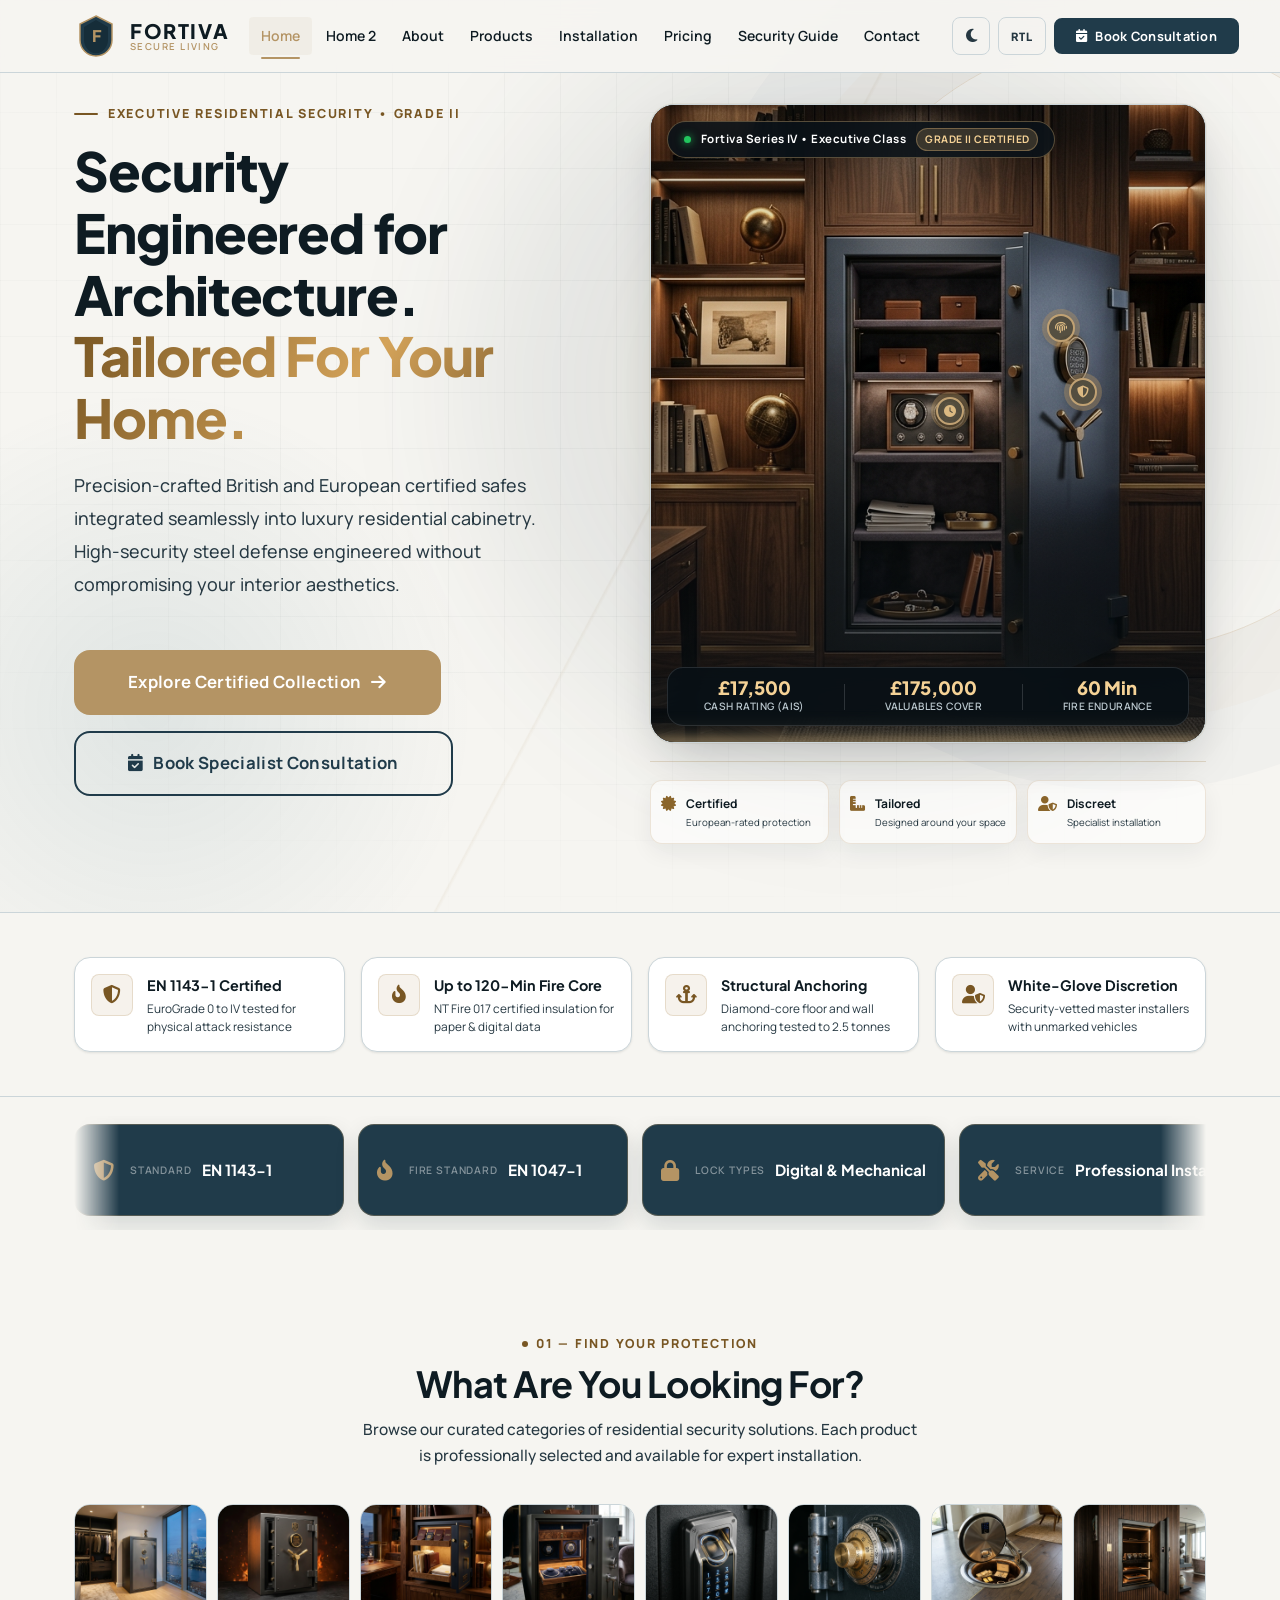
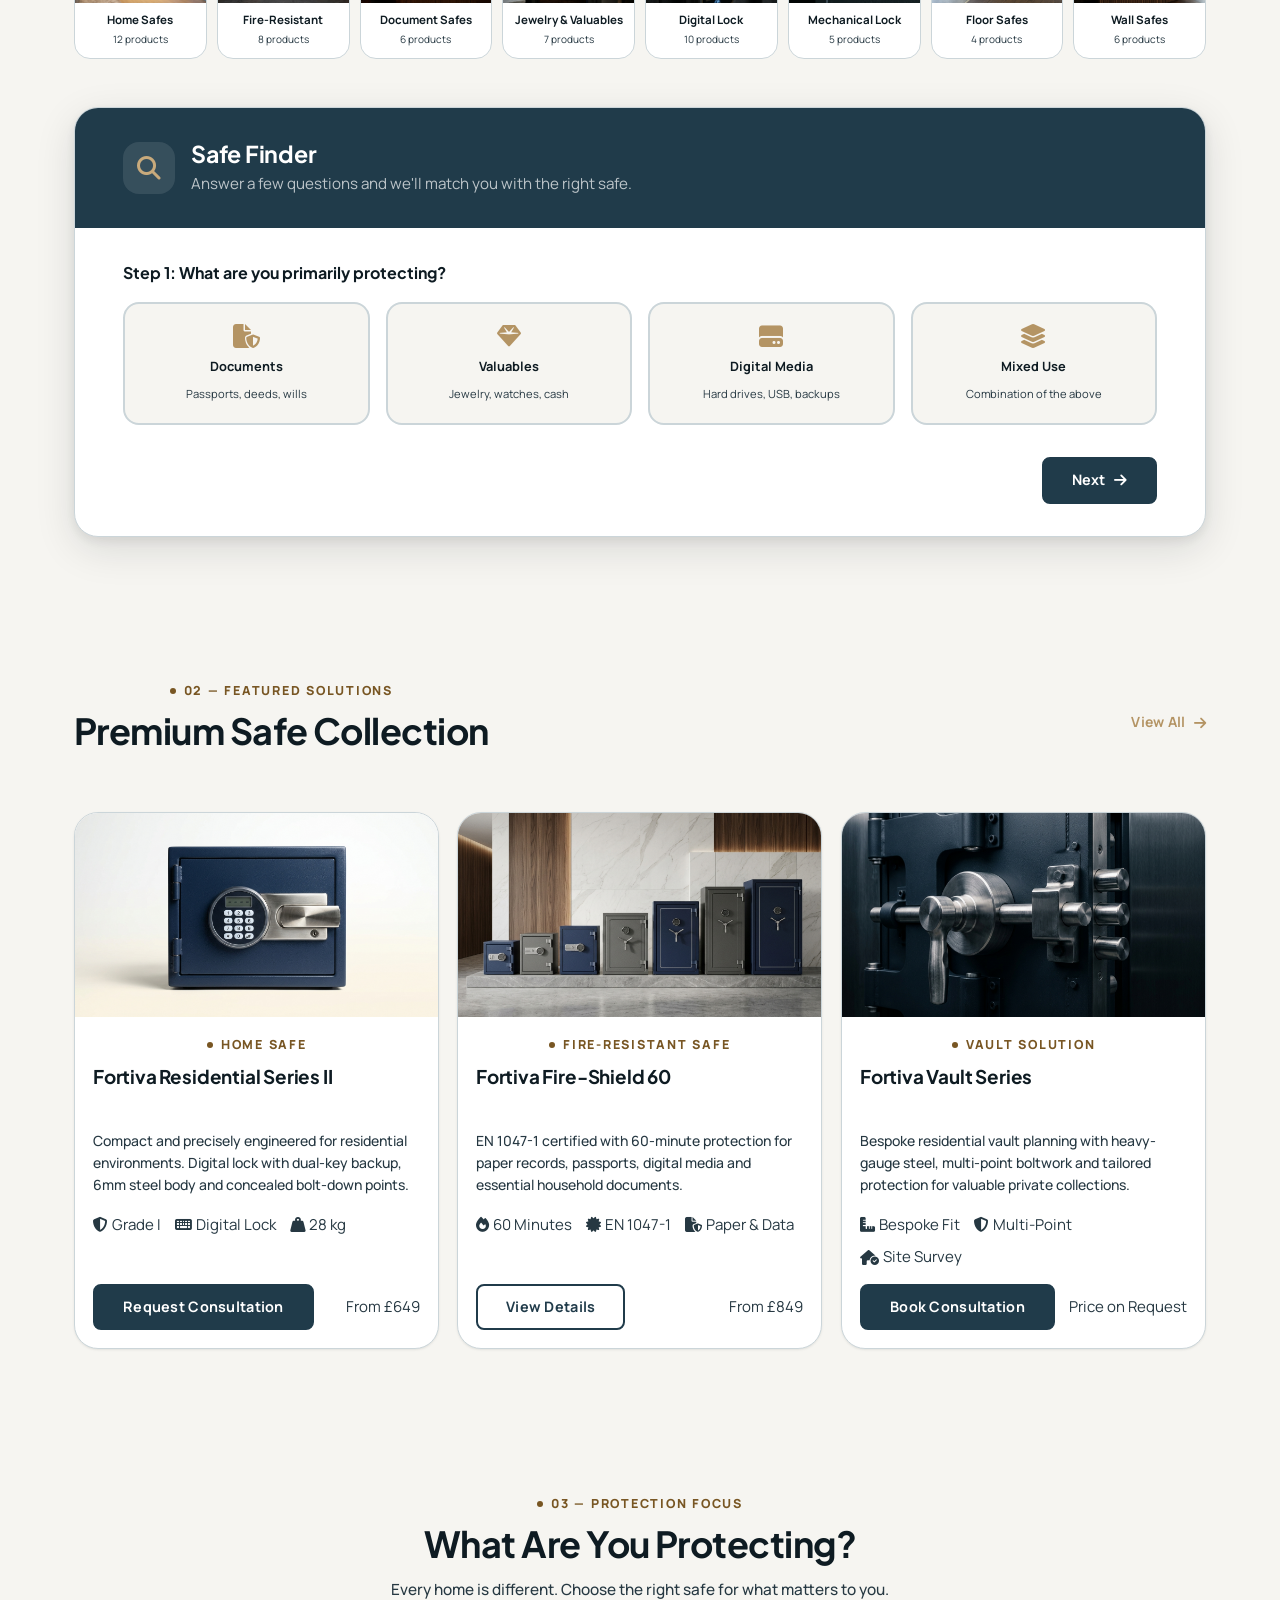
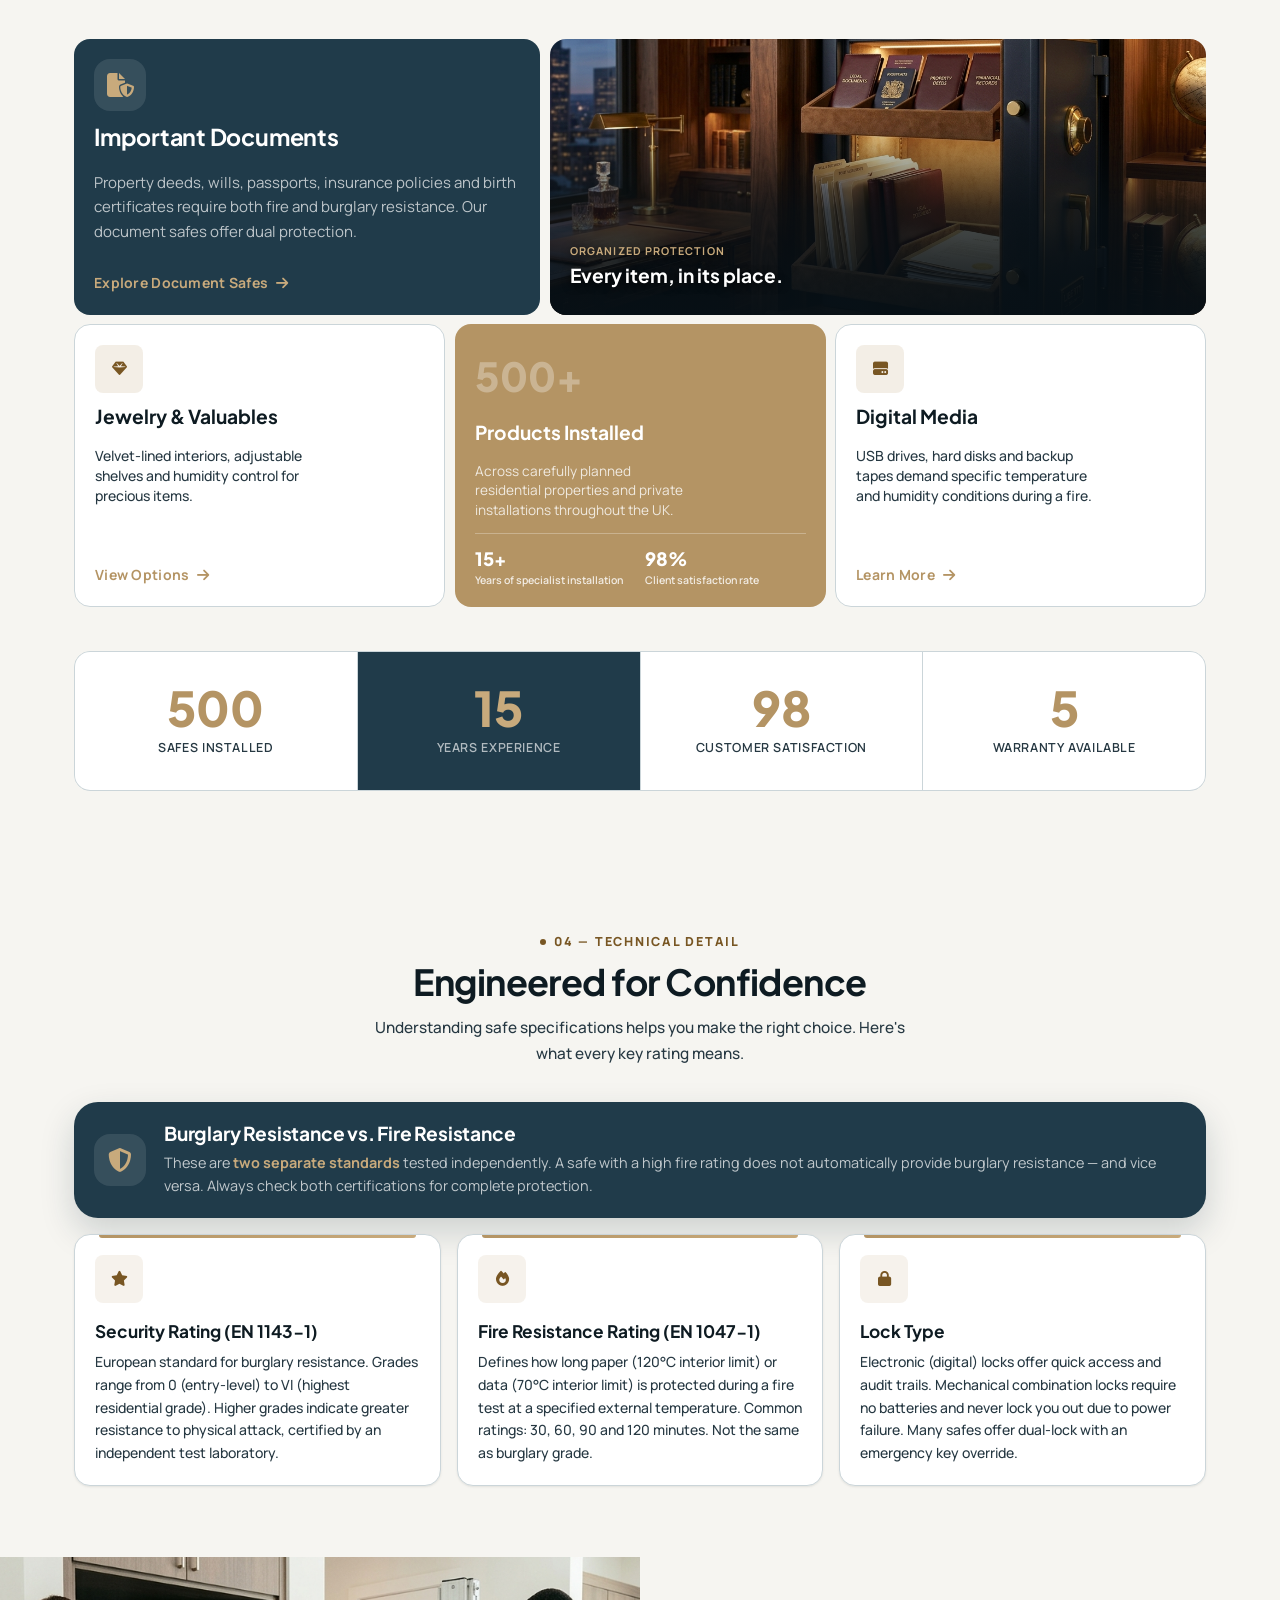
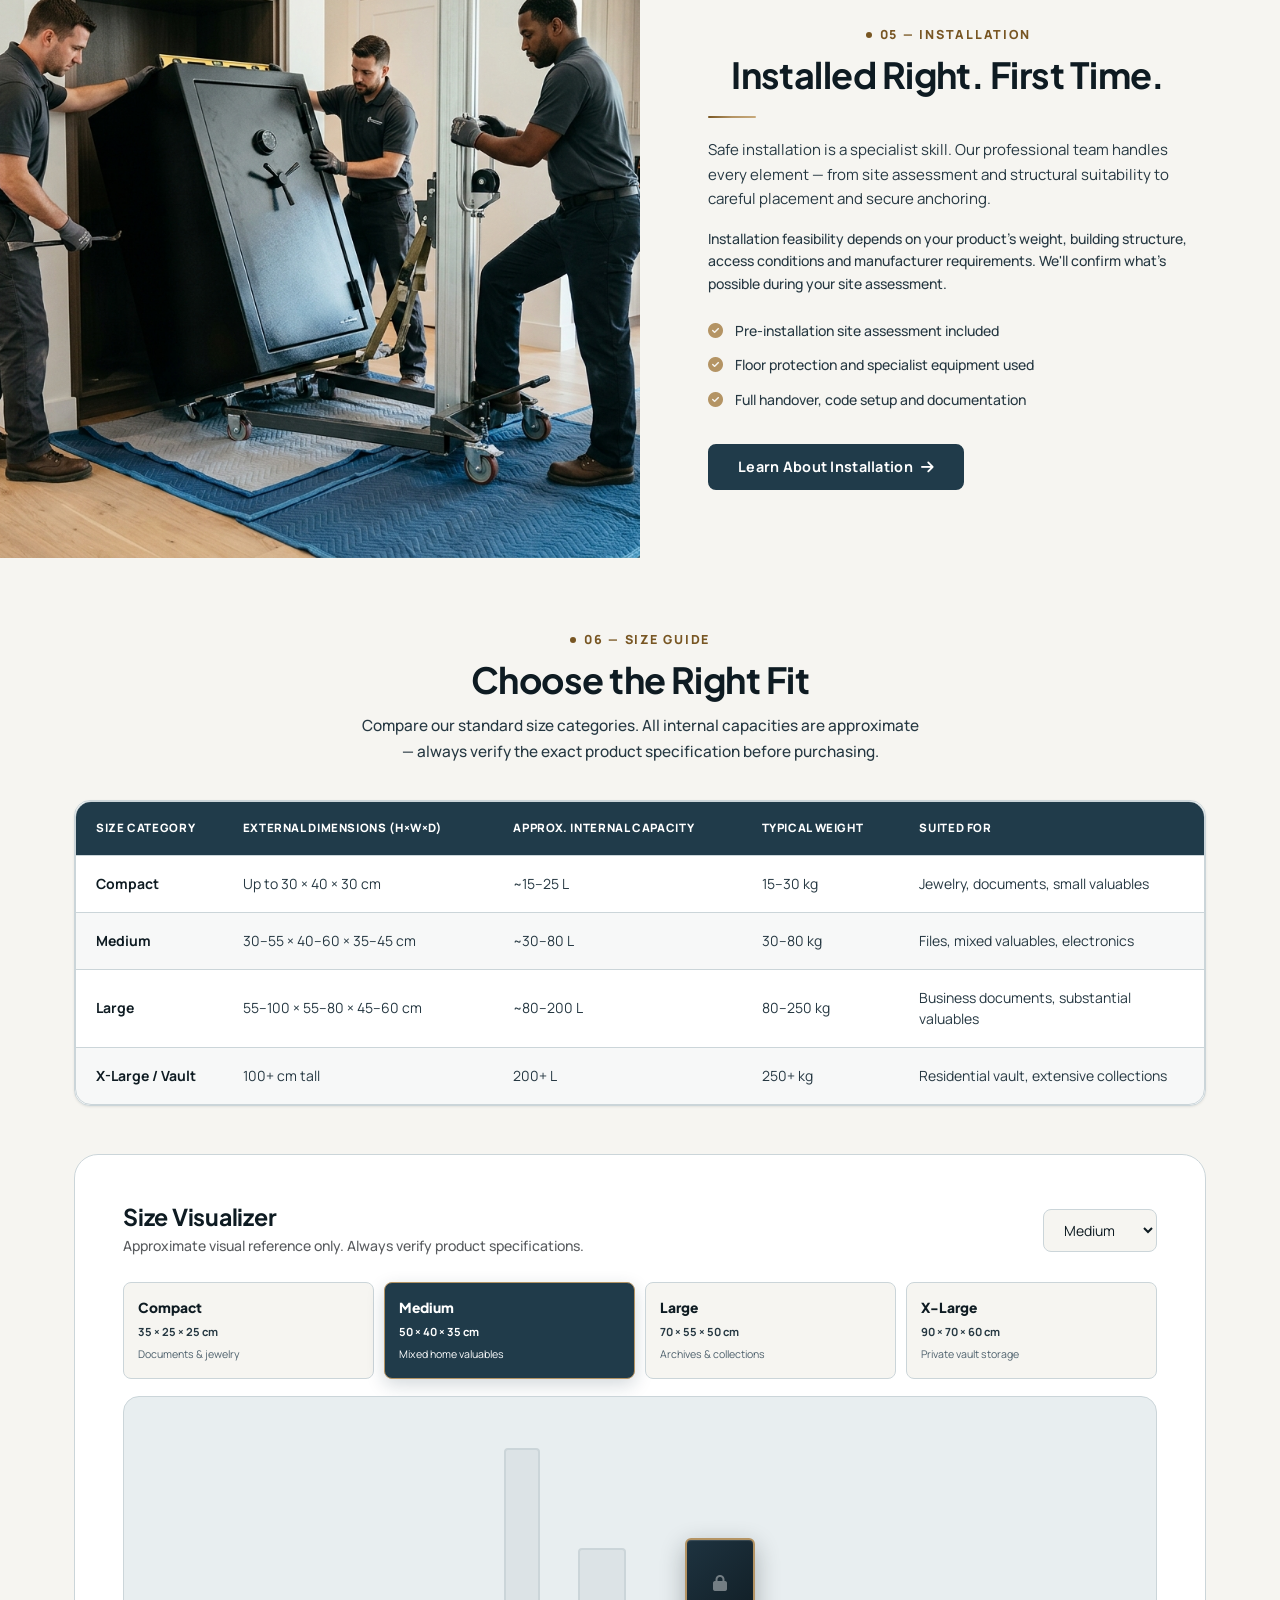
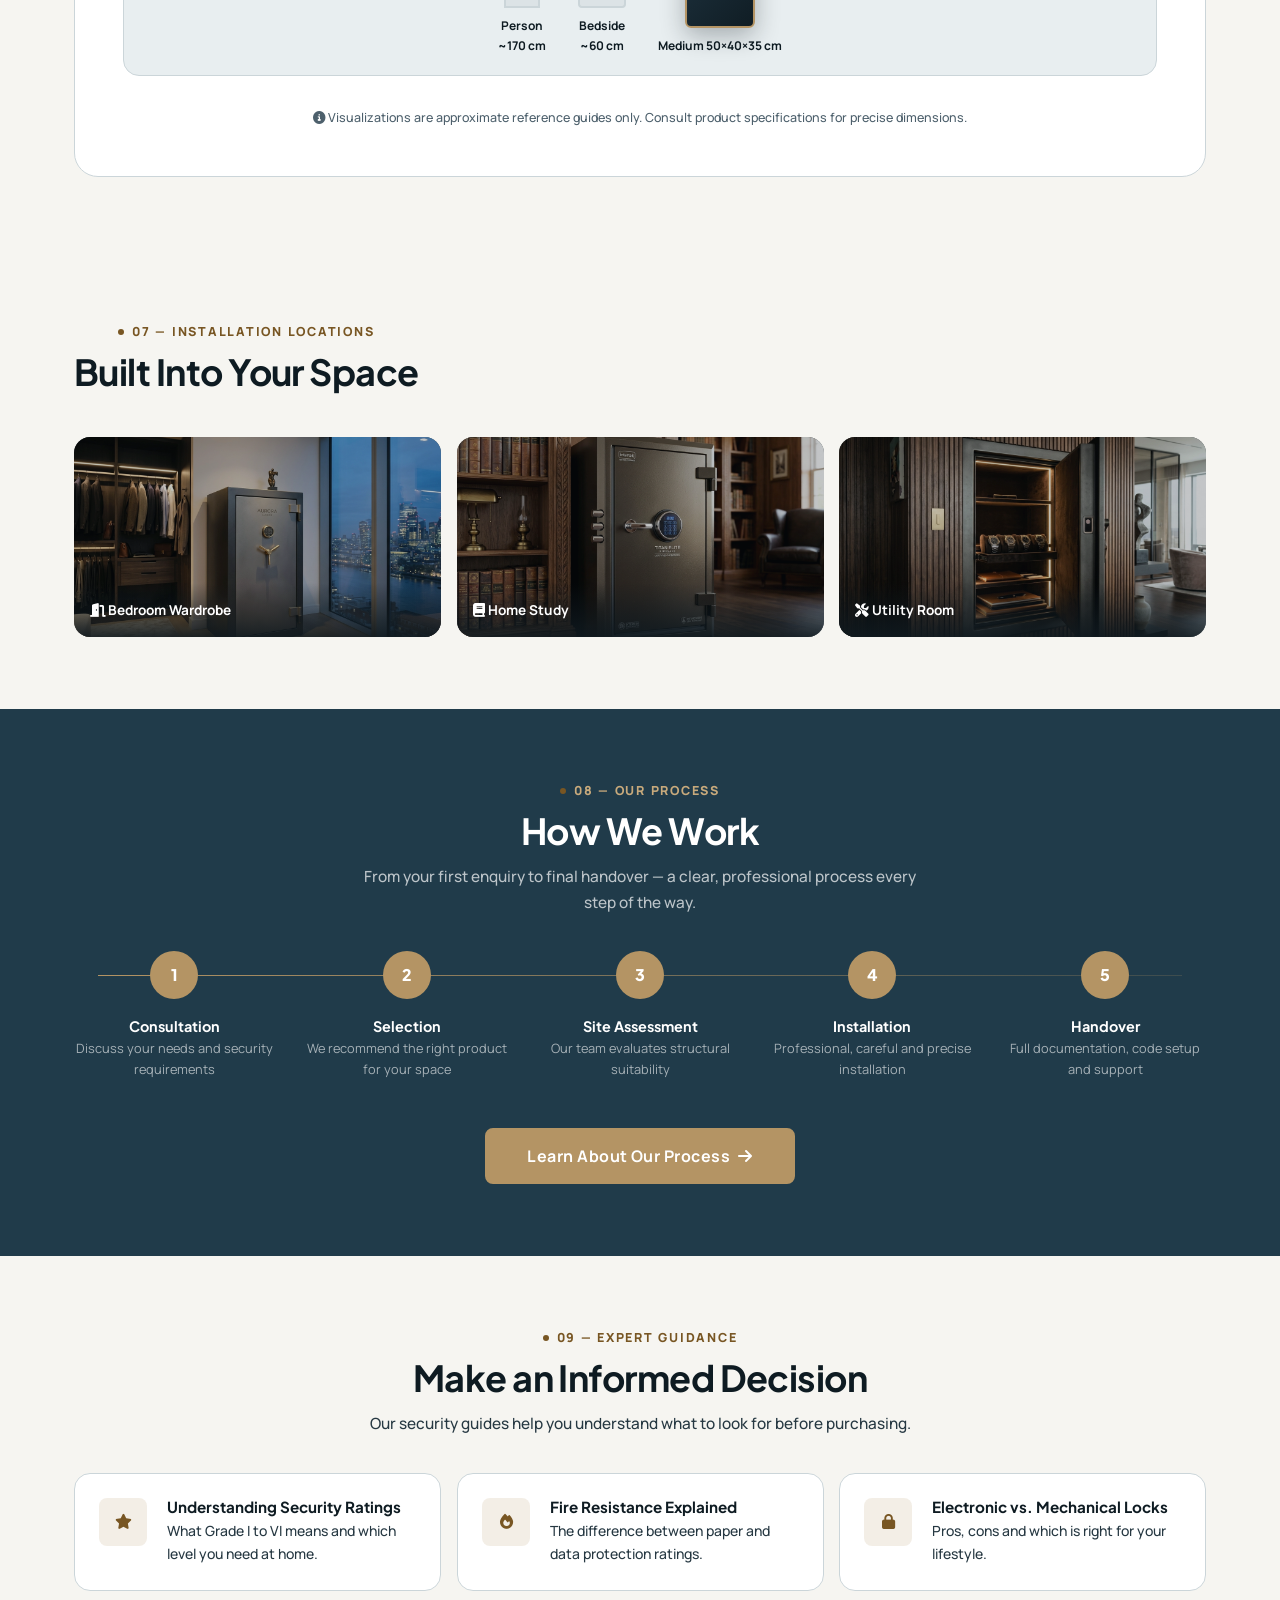
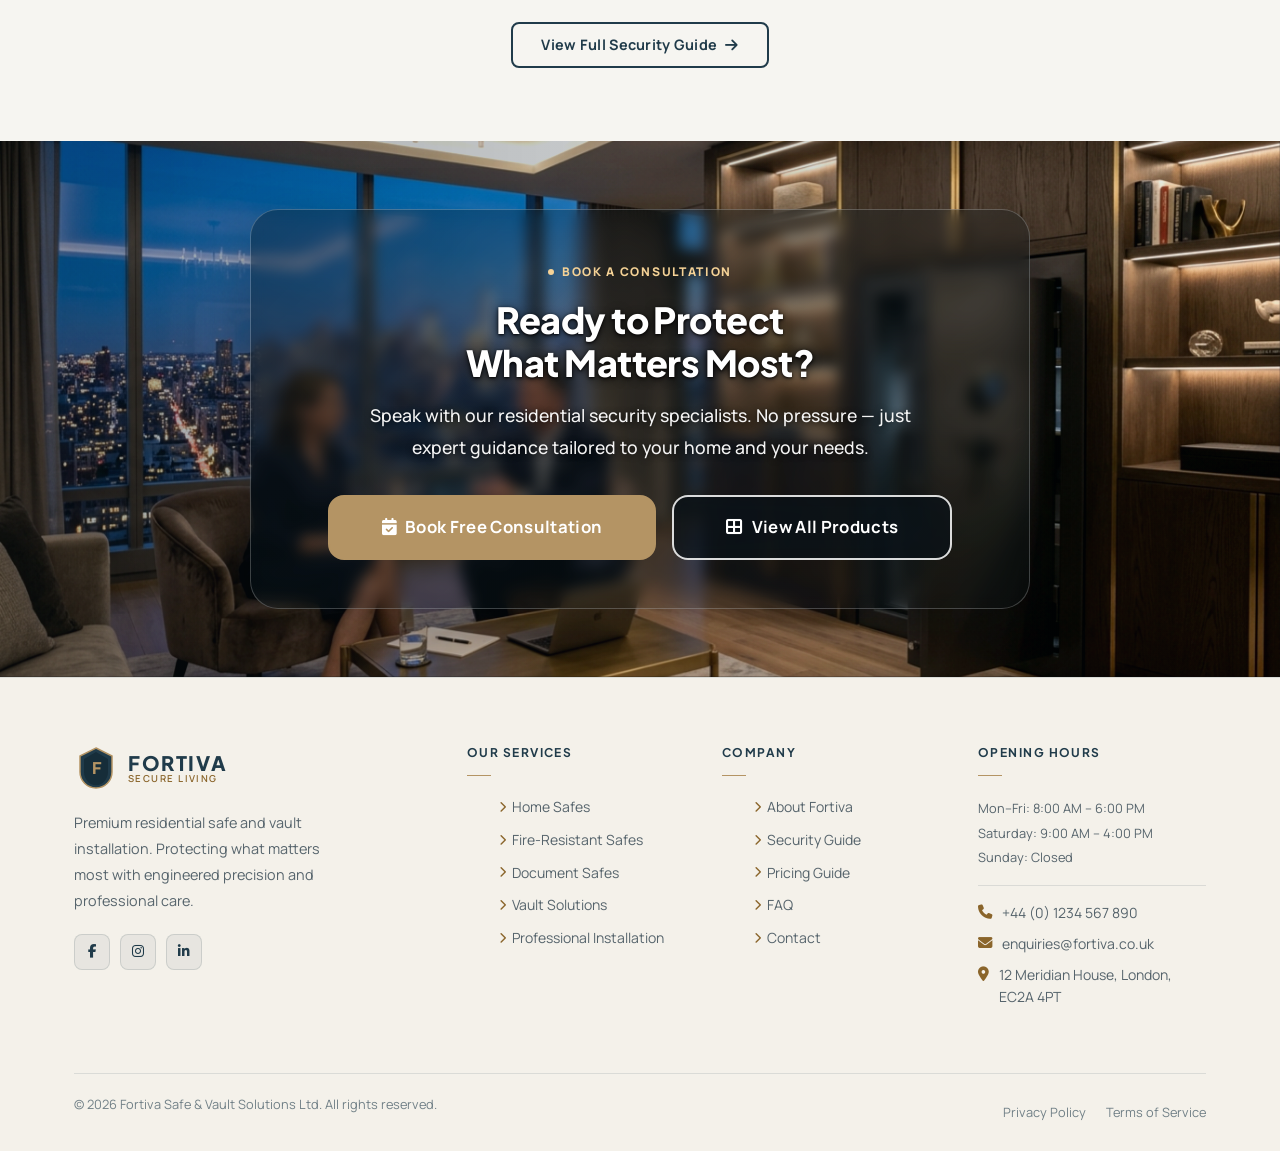
==== index.html @ beee2c87 "intial committed" ====
<!DOCTYPE html>
<html lang="en" dir="ltr" data-theme="light">
<head>
  <meta charset="UTF-8">
  <meta name="viewport" content="width=device-width, initial-scale=1.0">
    <link rel="icon" type="image/svg+xml" href="assets/images/favicon.svg">
  <link rel="icon" type="image/png" sizes="32x32" href="assets/images/favicon.png">
  <link rel="shortcut icon" href="favicon.ico">
  <title>Home | FORTIVA Safe &amp; Vault Solutions — Protect What Matters Most</title>
  <meta name="description" content="FORTIVA offers expertly selected home safes, residential vaults and professional installation solutions. Protecting valuables, documents and peace of mind.">
  <meta name="robots" content="index, follow">
  <meta property="og:title" content="FORTIVA Safe &amp; Vault Solutions">
  <meta property="og:description" content="Premium residential safe and vault installation. Protect what matters most.">
  <meta property="og:type" content="website">
  <link rel="preconnect" href="https://fonts.googleapis.com">
  <link rel="preconnect" href="https://fonts.gstatic.com" crossorigin>
  <link href="https://fonts.googleapis.com/css2?family=Manrope:wght@300;400;500;600;700;800&family=Plus+Jakarta+Sans:wght@300;400;500;600;700;800&display=swap" rel="stylesheet">
  <link rel="stylesheet" href="https://cdnjs.cloudflare.com/ajax/libs/font-awesome/6.5.1/css/all.min.css" crossorigin="anonymous" referrerpolicy="no-referrer">
  <link rel="stylesheet" href="https://cdn.jsdelivr.net/npm/bootstrap@5.3.3/dist/css/bootstrap.min.css">
  <link rel="stylesheet" href="css/main.css">
  <link rel="stylesheet" href="css/buttons.css">
  <link rel="stylesheet" href="css/header.css">
  <link rel="stylesheet" href="css/footer.css">
  <link rel="stylesheet" href="css/editorial.css">
  <link rel="stylesheet" href="css/products.css">
  <link rel="stylesheet" href="css/forms.css">
  <link rel="stylesheet" href="css/dark-theme.css">
  <link rel="stylesheet" href="css/rtl.css">
  <link rel="stylesheet" href="css/desktop.css">
  <link rel="stylesheet" href="css/tablet.css">
  <link rel="stylesheet" href="css/mobile.css">
  <style>
    /* ── Home 1 Specific ── */
    .category-selector { display: grid; grid-template-columns: repeat(8, minmax(0, 1fr)); gap: 10px; }
    .cat-card { display: flex; min-width: 0; flex-direction: column; align-items: stretch; gap: 0; padding: 0; border: 1px solid var(--border-color); border-radius: var(--radius-lg); cursor: pointer; text-align: center; text-decoration: none; overflow: hidden; background: var(--bg-card); transition: all var(--transition-base); }
    .cat-card:hover, .cat-card.active { border-color: var(--brass); background: #F5EFE3; transform: translateY(-2px); box-shadow: var(--shadow-md); }
    .cat-card-image { width: 100%; aspect-ratio: 4 / 3; object-fit: cover; transition: transform var(--transition-base); }
    .cat-card:hover .cat-card-image { transform: scale(1.04); }
    .cat-card-content { position:relative; z-index:3; display: flex; flex: 1; flex-direction: column; justify-content: center; gap: 3px; padding: 10px 6px 11px; transition:background var(--transition-base); }
    .cat-card-label { font-size: 0.72rem; line-height: 1.3; font-weight: 700; color: var(--text-heading); }
    .cat-card-count { font-size: 0.63rem; color: var(--text-body); }
    [data-theme="dark"] .cat-card { background:#142A35; }
    [data-theme="dark"] .cat-card:hover,
    [data-theme="dark"] .cat-card.active { background:#203B4A; }
    [data-theme="dark"] .cat-card-label { color:#FFFFFF; }
    [data-theme="dark"] .cat-card-count { color:rgba(255,255,255,.72); }

    .featured-grid { display: grid; grid-template-columns: repeat(3, minmax(0, 1fr)); gap: 24px; align-items: stretch; }
    .featured-main { grid-row: auto; }
    .featured-card { display:flex; flex-direction:column; background: var(--bg-card); border: 1px solid var(--border-color); border-radius: var(--radius-xl); overflow: hidden; box-shadow: var(--shadow-sm); transition: all var(--transition-base); }
    .featured-card:hover { box-shadow: var(--shadow-lg); transform: translateY(-4px); border-color: rgba(180,148,100,0.3); }
    .featured-card__img { aspect-ratio: 16/9; overflow: hidden; background: var(--ivory); }
    .featured-card__img.tall { aspect-ratio: 16/9; }
    [data-theme="dark"] .featured-card__img { background: #141E25; }
    .featured-card__img img { width:100%;height:100%;object-fit:cover;padding:0;transition:transform var(--transition-slow); }
    .featured-card:hover .featured-card__img img { transform: scale(1.05); }
    .featured-card__body { display:flex; flex:1; flex-direction:column; padding:24px; }
    .featured-card__body > .section-eyebrow { margin-bottom:8px !important; }
    .featured-card__body > h3 { height:2.65em; min-height:2.65em; font-size:1.18rem; line-height:1.32; display:-webkit-box; -webkit-box-orient:vertical; -webkit-line-clamp:2; overflow:hidden; }
    .featured-card__body > p { height:4.8em; min-height:4.8em; margin:8px 0 0 !important; line-height:1.6; display:-webkit-box; -webkit-box-orient:vertical; -webkit-line-clamp:3; overflow:hidden; }
    .featured-card__body .product-card__specs { display:flex; flex-wrap:wrap; align-content:flex-start; align-items:center; column-gap:14px; row-gap:8px; margin-top:16px !important; min-height:52px; }
    .featured-card__body .spec-tag { display:inline-flex; align-items:center; gap:4px; white-space:nowrap; }
    .featured-card__footer { display:flex; align-items:center; justify-content:space-between; gap:12px; flex-wrap:wrap; margin-top:auto; padding-top:20px; }

    .protection-bento { display: grid; grid-template-columns: repeat(12, 1fr); gap: 12px; }
    .prot-cell { border-radius: var(--radius-lg); padding: 28px; display: flex; flex-direction: column; gap: 12px; }
    .prot-cell.span-5 { grid-column: span 5; }
    .prot-cell.span-7 { grid-column: span 7; }
    .prot-cell.span-4 { grid-column: span 4; }
    .prot-cell.span-8 { grid-column: span 8; }
    .prot-cell.span-12 { grid-column: span 12; }
    .prot-cell--navy { background: var(--slate-navy); color: var(--white); }
    .prot-cell--navy h3, .prot-cell--navy h4 { color: var(--white); }
    .prot-cell--navy p { color: rgba(255,255,255,0.7); }
    .prot-cell--brass { background: var(--brass); color: var(--white); }
    .prot-cell--brass h3, .prot-cell--brass h4, .prot-cell--brass p { color: var(--white); }
    .prot-cell.span-4 > p {
      width: min(100%, 28ch);
      min-height: 4.5em;
      max-height: 4.5em;
      line-height: 1.5;
      display: -webkit-box;
      -webkit-box-orient: vertical;
      -webkit-line-clamp: 3;
      overflow: hidden;
    }
    .prot-proof-grid { display:grid; grid-template-columns:repeat(2,minmax(0,1fr)); gap:10px; margin-top:auto; padding-top:16px; border-top:1px solid rgba(255,255,255,0.28); }
    .prot-proof-item { min-width:0; }
    .prot-proof-value { display:block; color:#fff; font-family:var(--font-heading); font-size:1.15rem; font-weight:800; line-height:1; }
    .prot-proof-label { display:block; margin-top:5px; color:rgba(255,255,255,0.82); font-size:0.66rem; font-weight:600; line-height:1.35; }
    .prot-cell--light { background: var(--bg-card); border: 1px solid var(--border-color); }
    .prot-cell--dark { background: var(--dark-bg); }
    .prot-cell--img { position: relative; padding: 0; overflow: hidden; min-height: 200px; }
    .prot-cell--img img { width:100%;height:100%;object-fit:cover;position:absolute;inset:0; }
    .prot-cell--img .overlay-content { position: absolute; inset: 0; padding: 28px; display: flex; flex-direction: column; justify-content: flex-end; background: linear-gradient(to top, rgba(7,16,22,0.96) 0%, rgba(7,16,22,0.72) 38%, transparent 72%); color: var(--white); text-shadow:0 2px 8px rgba(0,0,0,.9); }
    .prot-cell--img h3, .prot-cell--img h4 { color: var(--white); }
    .prot-cell.span-4 > h4 { min-height:1.5em; margin:0; }
    .prot-cell.span-4 > p { height:4.35em; min-height:4.35em; margin:0; line-height:1.45; display:-webkit-box; -webkit-box-orient:vertical; -webkit-line-clamp:3; overflow:hidden; }
    .prot-cell.span-4 > .btn-arrow,
    .prot-cell.span-4 > .prot-proof-grid { margin-top:auto; }

    .spec-explainer { display: grid; grid-template-columns: repeat(3, minmax(0, 1fr)); gap: 16px; }
    .spec-exp-cell { position:relative; background:var(--bg-card); padding:28px; display:flex; flex-direction:column; gap:18px; border:1px solid var(--border-color); border-radius:var(--radius-lg); box-shadow:var(--shadow-sm); transition:transform var(--transition-base), box-shadow var(--transition-base), border-color var(--transition-base); }
    .spec-exp-cell:not(:first-child)::before { content:""; position:absolute; top:0; left:24px; right:24px; height:3px; border-radius:0 0 3px 3px; background:linear-gradient(90deg,var(--brass),var(--brass-light)); }
    .spec-exp-cell:not(:first-child):hover { transform:translateY(-4px); border-color:rgba(180,148,100,0.5); box-shadow:var(--shadow-lg); }
    .spec-exp-cell:first-child { grid-column:1 / -1; flex-direction:row; align-items:center; border:0; border-radius:var(--radius-xl); box-shadow:0 14px 34px rgba(16,42,55,0.18); }
    .spec-exp-cell:not(:first-child) .icon-wrap { width:48px; height:48px; background:rgba(180,148,100,0.12); }
    .spec-exp-cell h4 { margin-bottom:10px; font-size:1.08rem; }
    [data-theme="dark"] .spec-exp-cell { background:var(--dark-cards); border-color:var(--dark-border); }

    .size-compare-table-wrap { width:100%; overflow:hidden; border:1px solid var(--border-color); border-radius:var(--radius-lg); background:var(--bg-card); }
    .size-compare-table { width: 100%; table-layout:fixed; border-collapse: separate; border-spacing: 0; }
    .size-compare-table th, .size-compare-table td { padding: 18px 20px; border-bottom: 1px solid var(--border-color); font-size: 0.875rem; line-height:1.45; vertical-align:middle; text-align: left; overflow-wrap:anywhere; }
    [dir="rtl"] .size-compare-table th, [dir="rtl"] .size-compare-table td { text-align: right; }
    .size-compare-table th { font-weight: 800; color:#fff; background:var(--slate-navy); font-size: 0.72rem; text-transform: uppercase; letter-spacing: 0.055em; }
    .size-compare-table th:nth-child(1) { width:13%; }
    .size-compare-table th:nth-child(2) { width:24%; }
    .size-compare-table th:nth-child(3) { width:22%; }
    .size-compare-table th:nth-child(4) { width:14%; }
    .size-compare-table th:nth-child(5) { width:27%; }
    .size-compare-table tbody tr:last-child td { border-bottom:0; }
    .size-compare-table tbody tr:nth-child(even) td { background:rgba(32,59,74,0.035); }
    .size-compare-table td { color:var(--text-body); background:var(--bg-card); }
    .size-compare-table td strong { color:var(--text-heading); }
    [data-theme="dark"] .size-compare-table-wrap { background:var(--dark-cards); border-color:var(--dark-border); }
    [data-theme="dark"] .size-compare-table th { color:#fff; background:#203B4A; border-bottom-color:rgba(255,255,255,0.14); }
    [data-theme="dark"] .size-compare-table td { color:var(--dark-body); background:var(--dark-cards); border-bottom-color:var(--dark-border); }
    [data-theme="dark"] .size-compare-table td strong { color:var(--dark-heading); }
    [data-theme="dark"] .size-compare-table tbody tr:nth-child(even) td { background:rgba(255,255,255,0.025); }
    /* These sections intentionally retain an ivory surface in dark mode. */
    [data-theme="dark"] #find-protection .section-title,
    [data-theme="dark"] #what-protecting .section-title,
    [data-theme="dark"] #size-guide .section-title { color:#132A36; }
    [data-theme="dark"] #find-protection .section-desc,
    [data-theme="dark"] #what-protecting .section-desc,
    [data-theme="dark"] #size-guide .section-desc { color:#526873; }
    [data-theme="dark"] #size-guide .card { background:var(--dark-cards); border-color:var(--dark-border); }
    .size-bar { height: 6px; background: var(--slate-navy); border-radius: 3px; transition: width 0.5s; }
    [data-theme="dark"] .size-bar { background: #2E5570; }

    .install-example-grid { display: grid; grid-template-columns: repeat(3, 1fr); gap: 16px; }
    .install-ex-card { border-radius: var(--radius-lg); overflow: hidden; position: relative; background: var(--dark-bg); }
    .install-ex-card img { width:100%;height:200px;object-fit:cover;opacity:0.75;transition:opacity var(--transition-base); }
    .install-ex-card:hover img { opacity: 1; }
    .install-ex-label { position:absolute;bottom:0;left:0;right:0;padding:16px;background:linear-gradient(to top,rgba(16,26,32,0.9),transparent);color:var(--white);font-size:0.85rem;font-weight:700; }

    .resource-card { display: flex; gap: 20px; padding: 24px; background: var(--bg-card); border: 1px solid var(--border-color); border-radius: var(--radius-lg); transition: all var(--transition-base); text-decoration: none; }
    .resource-card:hover { border-color: rgba(180,148,100,0.3); box-shadow: var(--shadow-md); transform: translateX(4px); }
    [dir="rtl"] .resource-card:hover { transform: translateX(-4px); }

    @media (max-width: 991px) {
      .category-selector { grid-template-columns: repeat(4, minmax(0, 1fr)); }
      .featured-grid { grid-template-columns: repeat(2, 1fr); }
      .featured-main { grid-row: auto; }
      .featured-card__img.tall { aspect-ratio: 16/9; }
      .protection-bento { grid-template-columns: 1fr 1fr; }
      .prot-cell.span-5, .prot-cell.span-7, .prot-cell.span-4, .prot-cell.span-8 { grid-column: span 2; }
      .spec-explainer { grid-template-columns: 1fr; }
      .spec-exp-cell:first-child { grid-column: auto; }
      .install-example-grid { grid-template-columns: 1fr 1fr; }
    }
    @media (max-width: 767px) {
      #built-in-space .flex-between {
        justify-content: center;
        align-items: center;
        text-align: center;
      }
      #built-in-space .flex-between > div {
        width: 100%;
        display: flex;
        flex-direction: column;
        align-items: center;
      }
      #featured-products .flex-between {
        flex-direction: column;
        align-items: center;
        justify-content: center;
        gap: 14px;
        text-align: center;
      }
      #featured-view-all {
        align-self: center;
        justify-content: center;
        width: max-content;
        margin: 0 auto;
      }
      .featured-card__body .product-card__specs {
        flex-direction: column;
        flex-wrap: nowrap;
        align-items: center;
        justify-content: flex-start;
        gap: 8px;
        width: 100%;
      }
      .featured-card__body .spec-tag {
        justify-content: center;
        width: 100%;
      }
      #engineered .spec-exp-cell,
      #engineered .spec-exp-cell:first-child {
        align-items: flex-start;
        text-align: start;
      }
      #engineered .spec-exp-cell h3,
      #engineered .spec-exp-cell h4 {
        width: 100%;
        margin-inline: 0 !important;
        text-align: start !important;
        justify-content: flex-start !important;
      }
      .protection-bento, .spec-explainer, .prot-proof-grid { grid-template-columns: 1fr; }
      .protection-bento .prot-cell,
      .protection-bento .prot-cell--img .overlay-content {
        align-items: center;
        justify-content: center;
        text-align: center;
      }
      .protection-bento .prot-cell > p,
      .protection-bento .prot-cell.span-4 > p {
        margin-inline: auto;
        text-align: center;
      }
      .protection-bento .prot-cell .btn-arrow {
        justify-content: center;
        align-self: center;
      }
      .protection-bento .prot-proof-grid {
        width: 100%;
      }
      .protection-bento .prot-proof-item {
        text-align: center;
      }
      .spec-exp-cell:first-child { flex-direction: column; align-items: flex-start; }
      .prot-cell.span-5, .prot-cell.span-7, .prot-cell.span-4, .prot-cell.span-8, .prot-cell.span-12 { grid-column: auto; }
      .install-example-grid { grid-template-columns: 1fr; }
      .category-selector { grid-template-columns: 1fr; gap: 12px; }
      .cat-card-label { font-size: 0.76rem; }
      .size-compare-table-wrap { overflow:visible; border:0; background:transparent; }
      .size-compare-table, .size-compare-table tbody { display:block; width:100%; }
      .size-compare-table thead { position:absolute; width:1px; height:1px; padding:0; margin:-1px; overflow:hidden; clip:rect(0,0,0,0); white-space:nowrap; border:0; }
      .size-compare-table tbody { display:grid; gap:14px; }
      .size-compare-table tr { display:block; border:1px solid var(--border-color); border-radius:var(--radius-lg); overflow:hidden; background:var(--bg-card); box-shadow:var(--shadow-sm); }
      .size-compare-table td, .size-compare-table tbody tr:nth-child(even) td { display:grid; grid-template-columns:minmax(108px, 0.8fr) minmax(0, 1.2fr); gap:16px; align-items:start; width:100%; padding:13px 16px; background:var(--bg-card); border-bottom:1px solid var(--border-color); text-align:right; }
      .size-compare-table td::before { content:attr(data-label); color:var(--text-heading); font-size:0.68rem; font-weight:800; letter-spacing:0.04em; line-height:1.45; text-align:left; text-transform:uppercase; }
      [dir="rtl"] .size-compare-table td { text-align:left; }
      [dir="rtl"] .size-compare-table td::before { text-align:right; }
      [data-theme="dark"] .size-compare-table tr { background:var(--dark-cards); border-color:var(--dark-border); }
      [data-theme="dark"] .size-compare-table td,
      [data-theme="dark"] .size-compare-table tbody tr:nth-child(even) td { background:var(--dark-cards); border-bottom-color:var(--dark-border); }
      [data-theme="dark"] .size-compare-table td::before { color:var(--brass-light); }
      .hero-spec-strip { flex-direction: column; gap: 0; }
    }
  </style>
  <link rel="stylesheet" href="css/compact.css">
</head>
<body>
  <!-- Skip Link -->
  <a href="#main-content" class="skip-link">Skip to main content</a>

  <!-- ═══════════════════════════ HEADER ═══════════════════════════ -->
  <header class="site-header" role="banner">
    <div class="container">
      <div class="header-inner">
        <a href="index.html" class="header-logo" aria-label="FORTIVA — Home">
          <div class="logo-mark">
            <svg viewBox="0 0 44 44" fill="none" xmlns="http://www.w3.org/2000/svg" aria-hidden="true">
              <path d="M22 2L38 10V26C38 34.8 31 42 22 42C13 42 6 34.8 6 26V10L22 2Z" fill="#203B4A" stroke="#B49464" stroke-width="1.5"/>
              <path d="M22 6L34 13V26C34 33.2 28.6 39.2 22 39.2C15.4 39.2 10 33.2 10 26V13L22 6Z" fill="#162D39"/>
              <text x="22" y="28" text-anchor="middle" font-family="Plus Jakarta Sans,sans-serif" font-size="16" font-weight="800" fill="#B49464">F</text>
            </svg>
          </div>
          <div class="logo-text">
            <span class="logo-brand">Fortiva</span>
            <span class="logo-tagline">Secure Living</span>
          </div>
        </a>
        <nav class="header-nav" role="navigation" aria-label="Main navigation">
          <div class="nav-item"><a href="index.html" class="nav-link active">Home</a></div>
          <div class="nav-item"><a href="home2.html" class="nav-link">Home 2</a></div>
          <div class="nav-item"><a href="about.html" class="nav-link">About</a></div>
          <div class="nav-item"><a href="products.html" class="nav-link">Products</a></div>
          <div class="nav-item"><a href="installation.html" class="nav-link">Installation</a></div>
          <div class="nav-item"><a href="pricing.html" class="nav-link">Pricing</a></div>
          <div class="nav-item"><a href="security-guide.html" class="nav-link">Security Guide</a></div>

          <div class="nav-item"><a href="contact.html" class="nav-link">Contact</a></div>
        </nav>
        <div class="header-actions">
          <button class="toggle-btn" data-theme-toggle title="Toggle dark mode" aria-label="Toggle dark mode">
            <i class="fas fa-moon" aria-hidden="true"></i>
          </button>
          <button class="toggle-btn" data-rtl-toggle title="Toggle RTL/LTR" aria-label="Toggle text direction">
            <i class="fas fa-align-right" aria-hidden="true"></i>
          </button>
          <a href="book-consultation.html" class="btn btn-primary btn-sm" id="btn-book-consultation">
            <i class="fas fa-calendar-check" aria-hidden="true"></i> Book Consultation
          </a>
          <button class="mobile-toggle" id="mobile-toggle-btn" aria-label="Open menu" aria-expanded="false" aria-controls="mobile-menu">
            <span></span><span></span><span></span>
          </button>
        </div>
      </div>
    </div>
    <nav class="mobile-menu" id="mobile-menu" role="navigation" aria-label="Mobile navigation">
      <div class="mobile-nav-links">
        <a href="index.html" class="mobile-nav-link">Home</a>
        <a href="home2.html" class="mobile-nav-link">Home 2</a>
        <a href="about.html" class="mobile-nav-link">About</a>
        <a href="products.html" class="mobile-nav-link">Products</a>
        <a href="installation.html" class="mobile-nav-link">Installation</a>
        <a href="pricing.html" class="mobile-nav-link">Pricing Guide</a>
        <a href="security-guide.html" class="mobile-nav-link">Security Guide</a>

        <a href="contact.html" class="mobile-nav-link">Contact</a>
      </div>
      <div class="mobile-menu-footer">
        <a href="book-consultation.html" class="btn btn-primary btn-block"><i class="fas fa-calendar-check" aria-hidden="true"></i> Book Consultation</a>
        <div class="mobile-toggles">
          <span class="mobile-toggle-label">Theme:</span>
          <button class="toggle-btn" data-theme-toggle aria-label="Toggle dark mode"><i class="fas fa-moon" aria-hidden="true"></i></button>
          <span class="mobile-toggle-label" style="margin-left:16px;">Direction:</span>
          <button class="toggle-btn" data-rtl-toggle aria-label="Toggle RTL"><i class="fas fa-align-right" aria-hidden="true"></i></button>
        </div>
      </div>
    </nav>
  </header>
  <div class="drawer-overlay" id="drawer-overlay"></div>

  <!-- ═══════════════════════════ MAIN ═══════════════════════════ -->
  <main id="main-content">

    <!-- ── 01. INNOVATIVE HERO ARCHITECTURAL SHOWCASE ── -->
    <section class="hero-showcase" aria-labelledby="hero-title" id="home1-hero">
      <!-- Background Ambient Lighting & Architectural Grid -->
      <div class="hero-showcase__ambient" aria-hidden="true">
        <div class="hero-showcase__radial"></div>
        <div class="hero-showcase__grid-pattern"></div>
      </div>

      <div class="container hero-showcase__container">
        <!-- Top Status Bar & Configuration Tabs -->
        <div class="hero-showcase__topbar">
          <div class="hero-showcase__badge">
            <span class="hero-badge-pulse"></span>
            <span class="hero-badge-text">ECB•S &amp; VdS Certified Safe Engineering</span>
          </div>
          
          <!-- Interactive Configuration Tabs -->
          <div class="hero-config-tabs" role="tablist" aria-label="Safe configuration showcase">
            <button type="button" class="hero-config-tab active" role="tab" aria-selected="true" data-config="study" id="tab-study">
              <i class="fas fa-book-bookmark" aria-hidden="true"></i>
              <span>Study Suite</span>
            </button>
            <button type="button" class="hero-config-tab" role="tab" aria-selected="false" data-config="dressing" id="tab-dressing">
              <i class="fas fa-gem" aria-hidden="true"></i>
              <span>Dressing Room</span>
            </button>
            <button type="button" class="hero-config-tab" role="tab" aria-selected="false" data-config="vault" id="tab-vault">
              <i class="fas fa-vault" aria-hidden="true"></i>
              <span>Private Vault</span>
            </button>
          </div>
        </div>

        <!-- Main Hero Stage: Left Content + Right Interactive Visualizer -->
        <div class="hero-showcase__grid">
          <!-- Left Content Column -->
          <div class="hero-showcase__content">
            <div class="hero-showcase__eyebrow">
              <span class="hero-eyebrow-pip"></span>
              <span class="hero-eyebrow-text" id="hero-config-eyebrow">Executive Residential Security • Grade II</span>
            </div>

            <h1 class="hero-showcase__title" id="hero-title">
              Security Engineered for Architecture.<br>
              <em>Tailored For Your Home.</em>
            </h1>

            <p class="hero-showcase__desc" id="hero-config-desc">
              Precision-crafted British and European certified safes integrated seamlessly into luxury residential cabinetry. High-security steel defense engineered without compromising your interior aesthetics.
            </p>

            <!-- Action Buttons -->
            <div class="hero-showcase__actions">
              <a href="products.html" class="btn btn-brass btn-xl hero-cta-btn" id="hero-cta-explore">
                <span>Explore Certified Collection</span>
                <i class="fas fa-arrow-right" aria-hidden="true"></i>
              </a>
              <a href="book-consultation.html" class="btn btn-outline btn-xl hero-cta-btn" id="hero-cta-consult">
                <i class="fas fa-calendar-check" aria-hidden="true"></i>
                <span>Book Specialist Consultation</span>
              </a>
            </div>

          </div>

          <!-- Right Interactive Showcase Stage -->
          <div class="hero-showcase__visual">
          <div class="hero-showcase__stage">
            <div class="hero-stage-card" id="hero-stage-card">
              <!-- Visual Backdrop Photo -->
              <div class="hero-stage-img-wrap">
                <img id="hero-showcase-img" src="assets/images/hero/hero-home1.jpg" alt="Fortiva Series IV Executive Safe inside luxury study cabinetry" class="hero-stage-img" loading="eager">
                <div class="hero-stage-gradient"></div>
                <div class="hero-stage-scanner" aria-hidden="true"></div>
              </div>

              <!-- Top Telemetry Tag -->
              <div class="hero-telemetry-badge" id="hero-telemetry-badge">
                <span class="telemetry-live-dot"></span>
                <span id="hero-model-tag">Fortiva Series IV • Executive Class</span>
                <span class="telemetry-grade-tag" id="hero-grade-tag">Grade II Certified</span>
              </div>

              <!-- Interactive Hotspot 1: Bolts -->
              <div class="hero-hotspot hero-hotspot--bolts" id="hotspot-bolts" data-hotspot="bolts" tabindex="0" role="button" aria-label="Locking Bolts Feature" style="top: 45%; left: 78%;">
                <div class="hotspot-pulse"></div>
                <div class="hotspot-pin"><i class="fas fa-shield-halved" aria-hidden="true"></i></div>
                <div class="hotspot-popover">
                  <div class="hotspot-popover__label">Active Locking System</div>
                  <div class="hotspot-popover__title" id="hotspot-bolts-title">32mm Solid Steel Bolts</div>
                  <div class="hotspot-popover__desc" id="hotspot-bolts-desc">Hardened multi-directional steel bolts resisting pry and hydraulic spreaders.</div>
                </div>
              </div>

              <!-- Interactive Hotspot 2: Biometric/Lock -->
              <div class="hero-hotspot hero-hotspot--lock" id="hotspot-lock" data-hotspot="lock" tabindex="0" role="button" aria-label="Locking Mechanism" style="top: 35%; left: 74%;">
                <div class="hotspot-pulse"></div>
                <div class="hotspot-pin"><i class="fas fa-fingerprint" aria-hidden="true"></i></div>
                <div class="hotspot-popover">
                  <div class="hotspot-popover__label">Dual Authentication</div>
                  <div class="hotspot-popover__title" id="hotspot-lock-title">VdS Class 2 Biometric &amp; Dial</div>
                  <div class="hotspot-popover__desc" id="hotspot-lock-desc">Live-tissue optical fingerprint scanner combined with electronic time delay.</div>
                </div>
              </div>

              <!-- Interactive Hotspot 3: Interior/Winders -->
              <div class="hero-hotspot hero-hotspot--interior" id="hotspot-interior" data-hotspot="interior" tabindex="0" role="button" aria-label="Interior Organization" style="top: 48%; left: 54%;">
                <div class="hotspot-pulse"></div>
                <div class="hotspot-pin"><i class="fas fa-clock" aria-hidden="true"></i></div>
                <div class="hotspot-popover">
                  <div class="hotspot-popover__label">Interior Suite</div>
                  <div class="hotspot-popover__title" id="hotspot-interior-title">Motorized Watch Winders</div>
                  <div class="hotspot-popover__desc" id="hotspot-interior-desc">Programmable Swiss/German winders with magnetic shielding and velvet trays.</div>
                </div>
              </div>

              <!-- Floating Live Metric HUD -->
              <div class="hero-stage-hud">
                <div class="hud-item">
                  <span class="hud-item__num" id="hud-cash-val">£17,500</span>
                  <span class="hud-item__lbl">Cash Rating (AiS)</span>
                </div>
                <div class="hud-sep"></div>
                <div class="hud-item">
                  <span class="hud-item__num" id="hud-val-rating">£175,000</span>
                  <span class="hud-item__lbl">Valuables Cover</span>
                </div>
                <div class="hud-sep"></div>
                <div class="hud-item">
                  <span class="hud-item__num" id="hud-fire-rating">60 Min</span>
                  <span class="hud-item__lbl">Fire Endurance</span>
                </div>
              </div>

            </div>
          </div>

          <div class="hero-assurance-grid" aria-label="FORTIVA service assurances">
            <div class="hero-assurance-item"><i class="fas fa-certificate" aria-hidden="true"></i><span><b>Certified</b><small>European-rated protection</small></span></div>
            <div class="hero-assurance-item"><i class="fas fa-ruler-combined" aria-hidden="true"></i><span><b>Tailored</b><small>Designed around your space</small></span></div>
            <div class="hero-assurance-item"><i class="fas fa-user-shield" aria-hidden="true"></i><span><b>Discreet</b><small>Specialist installation</small></span></div>
          </div>
          </div>
        </div>

        <div class="hero-accreditations hero-accreditations--below" aria-label="Security Accreditations">
          <div class="accred-item" title="European Certification Body"><i class="fas fa-shield-halved" aria-hidden="true"></i><span>EN 1143-1 Grade 0–IV</span></div>
          <div class="accred-divider"></div>
          <div class="accred-item" title="120 Minute Fire Resistance"><i class="fas fa-fire-flame-curved" aria-hidden="true"></i><span>NT FIRE 017 120M</span></div>
          <div class="accred-divider"></div>
          <div class="accred-item" title="Secured by Design UK Police Preferred"><i class="fas fa-award" aria-hidden="true"></i><span>Police Preferred Spec</span></div>
        </div>

      </div>
    </section>

    <!-- ── ENGINEERING STANDARDS ── -->
    <section class="hero-spec-section" aria-label="FORTIVA engineering standards">
      <div class="container">
        <div class="hero-spec-strip-cards">
          <div class="spec-card">
            <div class="spec-card__icon"><i class="fas fa-shield-halved" aria-hidden="true"></i></div>
            <div class="spec-card__info">
              <span class="spec-card__title">EN 1143-1 Certified</span>
              <span class="spec-card__desc">EuroGrade 0 to IV tested for physical attack resistance</span>
            </div>
          </div>
          <div class="spec-card">
            <div class="spec-card__icon"><i class="fas fa-fire-flame-curved" aria-hidden="true"></i></div>
            <div class="spec-card__info">
              <span class="spec-card__title">Up to 120-Min Fire Core</span>
              <span class="spec-card__desc">NT Fire 017 certified insulation for paper &amp; digital data</span>
            </div>
          </div>
          <div class="spec-card">
            <div class="spec-card__icon"><i class="fas fa-anchor" aria-hidden="true"></i></div>
            <div class="spec-card__info">
              <span class="spec-card__title">Structural Anchoring</span>
              <span class="spec-card__desc">Diamond-core floor and wall anchoring tested to 2.5 tonnes</span>
            </div>
          </div>
          <div class="spec-card">
            <div class="spec-card__icon"><i class="fas fa-user-shield" aria-hidden="true"></i></div>
            <div class="spec-card__info">
              <span class="spec-card__title">White-Glove Discretion</span>
              <span class="spec-card__desc">Security-vetted master installers with unmarked vehicles</span>
            </div>
          </div>
        </div>
      </div>
    </section>

    <!-- ── TECH STRIP ── -->
    <div class="tech-strip" aria-hidden="true">
      <div class="container">
        <div class="tech-strip-inner">
          <div class="tech-strip-track">
            <div class="tech-strip-group">
              <div class="tech-strip-item"><i class="fas fa-shield-halved"></i><div class="tech-strip-text"><div class="tech-strip-label">Standard</div><div class="tech-strip-value">EN 1143-1</div></div></div>
              <div class="tech-strip-item"><i class="fas fa-fire-flame-curved"></i><div class="tech-strip-text"><div class="tech-strip-label">Fire Standard</div><div class="tech-strip-value">EN 1047-1</div></div></div>
              <div class="tech-strip-item"><i class="fas fa-lock"></i><div class="tech-strip-text"><div class="tech-strip-label">Lock Types</div><div class="tech-strip-value">Digital &amp; Mechanical</div></div></div>
              <div class="tech-strip-item"><i class="fas fa-tools"></i><div class="tech-strip-text"><div class="tech-strip-label">Service</div><div class="tech-strip-value">Professional Installation</div></div></div>
              <div class="tech-strip-item"><i class="fas fa-map-marker-alt"></i><div class="tech-strip-text"><div class="tech-strip-label">Coverage</div><div class="tech-strip-value">Nationwide UK</div></div></div>
              <div class="tech-strip-item"><i class="fas fa-headset"></i><div class="tech-strip-text"><div class="tech-strip-label">Support</div><div class="tech-strip-value">After-Installation Care</div></div></div>
            </div>
            <div class="tech-strip-group" aria-hidden="true">
              <div class="tech-strip-item"><i class="fas fa-shield-halved"></i><div class="tech-strip-text"><div class="tech-strip-label">Standard</div><div class="tech-strip-value">EN 1143-1</div></div></div>
              <div class="tech-strip-item"><i class="fas fa-fire-flame-curved"></i><div class="tech-strip-text"><div class="tech-strip-label">Fire Standard</div><div class="tech-strip-value">EN 1047-1</div></div></div>
              <div class="tech-strip-item"><i class="fas fa-lock"></i><div class="tech-strip-text"><div class="tech-strip-label">Lock Types</div><div class="tech-strip-value">Digital &amp; Mechanical</div></div></div>
              <div class="tech-strip-item"><i class="fas fa-tools"></i><div class="tech-strip-text"><div class="tech-strip-label">Service</div><div class="tech-strip-value">Professional Installation</div></div></div>
              <div class="tech-strip-item"><i class="fas fa-map-marker-alt"></i><div class="tech-strip-text"><div class="tech-strip-label">Coverage</div><div class="tech-strip-value">Nationwide UK</div></div></div>
              <div class="tech-strip-item"><i class="fas fa-headset"></i><div class="tech-strip-text"><div class="tech-strip-label">Support</div><div class="tech-strip-value">After-Installation Care</div></div></div>
            </div>
          </div>

        </div>
      </div>
    </div>

    <!-- ── 02. FIND YOUR PROTECTION ── -->
    <section class="section bg-ivory" id="find-protection" aria-labelledby="find-prot-title">
      <div class="container">
        <div class="section-header section-header--center reveal">
          <span class="section-eyebrow">01 — Find Your Protection</span>
          <h2 class="section-title" id="find-prot-title">What Are You Looking For?</h2>
          <p class="section-desc">Browse our curated categories of residential security solutions. Each product is professionally selected and available for expert installation.</p>
        </div>
        <div class="category-selector reveal reveal--delay-1" role="list" aria-label="Safe categories">
          <a href="products.html?cat=home" class="cat-card" role="listitem" id="cat-home">
            <img class="cat-card-image" src="assets/images/categories/cat-home.jpg" alt="Luxury residential home safe" loading="eager">
            <span class="cat-card-content"><span class="cat-card-label">Home Safes</span><span class="cat-card-count">12 products</span></span>
          </a>
          <a href="products.html?cat=fire" class="cat-card" role="listitem" id="cat-fire">
            <img class="cat-card-image" src="assets/images/categories/cat-fire.jpg" alt="Thermal insulated fire-resistant safe" loading="eager">
            <span class="cat-card-content"><span class="cat-card-label">Fire-Resistant</span><span class="cat-card-count">8 products</span></span>
          </a>
          <a href="products.html?cat=document" class="cat-card" role="listitem" id="cat-document">
            <img class="cat-card-image" src="assets/images/categories/cat-document.jpg" alt="Executive document and deed safe" loading="eager">
            <span class="cat-card-content"><span class="cat-card-label">Document Safes</span><span class="cat-card-count">6 products</span></span>
          </a>
          <a href="products.html?cat=jewelry" class="cat-card" role="listitem" id="cat-jewelry">
            <img class="cat-card-image" src="assets/images/categories/cat-jewelry.jpg" alt="Bespoke jewelry and watch winder safe" loading="eager">
            <span class="cat-card-content"><span class="cat-card-label">Jewelry &amp; Valuables</span><span class="cat-card-count">7 products</span></span>
          </a>
          <a href="products.html?cat=digital" class="cat-card" role="listitem" id="cat-digital">
            <img class="cat-card-image" src="assets/images/categories/cat-digital.jpg" alt="Biometric fingerprint and digital lock safe" loading="eager">
            <span class="cat-card-content"><span class="cat-card-label">Digital Lock</span><span class="cat-card-count">10 products</span></span>
          </a>
          <a href="products.html?cat=mechanical" class="cat-card" role="listitem" id="cat-mechanical">
            <img class="cat-card-image" src="assets/images/categories/cat-mechanical.jpg" alt="Precision mechanical combination dial safe" loading="eager">
            <span class="cat-card-content"><span class="cat-card-label">Mechanical Lock</span><span class="cat-card-count">5 products</span></span>
          </a>
          <a href="products.html?cat=floor" class="cat-card" role="listitem" id="cat-floor">
            <img class="cat-card-image" src="assets/images/categories/cat-floor.jpg" alt="Underfloor concealed vault safe" loading="eager">
            <span class="cat-card-content"><span class="cat-card-label">Floor Safes</span><span class="cat-card-count">4 products</span></span>
          </a>
          <a href="products.html?cat=wall" class="cat-card" role="listitem" id="cat-wall">
            <img class="cat-card-image" src="assets/images/categories/cat-wall.jpg" alt="Flush architectural concealed wall safe" loading="eager">
            <span class="cat-card-content"><span class="cat-card-label">Wall Safes</span><span class="cat-card-count">6 products</span></span>
          </a>
        </div>

        <!-- Safe Finder Tool -->
        <div class="safe-finder reveal" style="margin-top: 48px;" aria-label="Safe finder tool">
          <div class="finder-header">
            <div style="display:flex;align-items:center;gap:16px;">
              <div class="icon-wrap icon-wrap--lg" style="background:rgba(255,255,255,0.1);color:var(--brass-light);">
                <i class="fas fa-search" aria-hidden="true"></i>
              </div>
              <div>
                <h3 style="margin-bottom:4px;">Safe Finder</h3>
                <p>Answer a few questions and we'll match you with the right safe.</p>
              </div>
            </div>
          </div>
          <div class="finder-body">
            <!-- Step 1: What to protect -->
            <div class="finder-step active" data-step="1">
              <p class="finder-step-title">Step 1: What are you primarily protecting?</p>
              <div class="finder-options">
                <div class="finder-option-card" data-value="documents" role="button" tabindex="0" aria-pressed="false">
                  <i class="fas fa-file-shield" aria-hidden="true"></i>
                  <span class="finder-option-label">Documents</span>
                  <span class="finder-option-desc">Passports, deeds, wills</span>
                </div>
                <div class="finder-option-card" data-value="valuables" role="button" tabindex="0" aria-pressed="false">
                  <i class="fas fa-gem" aria-hidden="true"></i>
                  <span class="finder-option-label">Valuables</span>
                  <span class="finder-option-desc">Jewelry, watches, cash</span>
                </div>
                <div class="finder-option-card" data-value="digital" role="button" tabindex="0" aria-pressed="false">
                  <i class="fas fa-hard-drive" aria-hidden="true"></i>
                  <span class="finder-option-label">Digital Media</span>
                  <span class="finder-option-desc">Hard drives, USB, backups</span>
                </div>
                <div class="finder-option-card" data-value="mixed" role="button" tabindex="0" aria-pressed="false">
                  <i class="fas fa-layer-group" aria-hidden="true"></i>
                  <span class="finder-option-label">Mixed Use</span>
                  <span class="finder-option-desc">Combination of the above</span>
                </div>
              </div>
              <div style="text-align:right;">
                <button class="btn btn-primary" data-finder-next id="finder-next-1">Next <i class="fas fa-arrow-right" aria-hidden="true"></i></button>
              </div>
            </div>
            <!-- Step 2: Installation type -->
            <div class="finder-step" data-step="2" style="display:none;">
              <p class="finder-step-title">Step 2: Preferred installation type?</p>
              <div class="finder-options">
                <div class="finder-option-card" data-value="freestanding" role="button" tabindex="0" aria-pressed="false">
                  <i class="fas fa-cube" aria-hidden="true"></i>
                  <span class="finder-option-label">Freestanding</span>
                  <span class="finder-option-desc">Standalone safe</span>
                </div>
                <div class="finder-option-card" data-value="wall" role="button" tabindex="0" aria-pressed="false">
                  <i class="fas fa-border-all" aria-hidden="true"></i>
                  <span class="finder-option-label">Wall-Mounted</span>
                  <span class="finder-option-desc">Concealed in wall</span>
                </div>
                <div class="finder-option-card" data-value="floor" role="button" tabindex="0" aria-pressed="false">
                  <i class="fas fa-layer-group" aria-hidden="true"></i>
                  <span class="finder-option-label">Floor Safe</span>
                  <span class="finder-option-desc">Concealed in floor</span>
                </div>
                <div class="finder-option-card" data-value="unsure" role="button" tabindex="0" aria-pressed="false">
                  <i class="fas fa-question-circle" aria-hidden="true"></i>
                  <span class="finder-option-label">Not Sure</span>
                  <span class="finder-option-desc">Get a consultation</span>
                </div>
              </div>
              <div style="display:flex;justify-content:space-between;">
                <button class="btn btn-outline" data-finder-prev id="finder-prev-2"><i class="fas fa-arrow-left" aria-hidden="true"></i> Back</button>
                <button class="btn btn-primary" data-finder-next id="finder-next-2">Next <i class="fas fa-arrow-right" aria-hidden="true"></i></button>
              </div>
            </div>
            <!-- Results -->
            <div id="finder-results" style="display:none;" aria-live="polite">
              <div style="text-align:center;padding:32px 0;">
                <i class="fas fa-check-circle" style="font-size:2.5rem;color:var(--brass);margin-bottom:16px;" aria-hidden="true"></i>
                <h3>We've Found Your Match</h3>
                <p>Based on your selections, we recommend exploring our curated range.</p>
                <div class="cta-group" style="justify-content:center;margin-top:16px;">
                  <a href="products.html" class="btn btn-primary" id="finder-view-products">View Matched Products <i class="fas fa-arrow-right" aria-hidden="true"></i></a>
                  <a href="book-consultation.html" class="btn btn-outline" id="finder-consult">Book Consultation</a>
                </div>
              </div>
            </div>
          </div>
        </div>
      </div>
    </section>

    <!-- ── 03. FEATURED SAFE SOLUTIONS ── -->
    <section class="section" id="featured-products" aria-labelledby="featured-title">
      <div class="container">
        <div class="flex-between reveal" style="margin-bottom:var(--space-2xl);">
          <div>
            <span class="section-eyebrow">02 — Featured Solutions</span>
            <h2 class="section-title" id="featured-title">Premium Safe Collection</h2>
          </div>
          <a href="products.html" class="btn-arrow" id="featured-view-all">View All <i class="fas fa-arrow-right" aria-hidden="true"></i></a>
        </div>
        <div class="featured-grid">
          <!-- Main Featured -->
          <article class="featured-card featured-main reveal">
            <div class="featured-card__img tall">
              <img src="assets/images/safes/safe-compact.jpg" alt="Fortiva Residential Series II — compact digital home safe" loading="lazy">
            </div>
            <div class="featured-card__body">
              <span class="section-eyebrow" style="margin-bottom:8px;">Home Safe</span>
              <h3 class="lh-tight">Fortiva Residential Series II</h3>
              <p class="fs-sm" style="margin-top:8px;">Compact and precisely engineered for residential environments. Digital lock with dual-key backup, 6mm steel body and concealed bolt-down points.</p>
              <div class="product-card__specs" style="margin-top:16px;">
                <span class="spec-tag"><i class="fas fa-shield-halved" aria-hidden="true"></i> Grade I</span>
                <span class="spec-tag"><i class="fas fa-keyboard" aria-hidden="true"></i> Digital Lock</span>
                <span class="spec-tag"><i class="fas fa-weight-hanging" aria-hidden="true"></i> 28 kg</span>
              </div>
              <div class="featured-card__footer">
                <a href="book-consultation.html" class="btn btn-primary" id="featured-main-consult">Request Consultation</a>
                <span class="price-value" style="align-self:center;">From £649</span>
              </div>
            </div>
          </article>
          <!-- Secondary Products -->
          <article class="featured-card reveal reveal--delay-1">
            <div class="featured-card__img">
              <img src="assets/images/hero/hero-products.jpg" alt="Fortiva Fire-Shield 60 — fire-resistant safe collection" loading="lazy">
            </div>
            <div class="featured-card__body">
              <span class="section-eyebrow" style="margin-bottom:6px;">Fire-Resistant Safe</span>
              <h3 class="lh-tight">Fortiva Fire-Shield 60</h3>
              <p class="fs-sm" style="margin-top:6px;margin-bottom:0;">EN 1047-1 certified with 60-minute protection for paper records, passports, digital media and essential household documents.</p>
              <div class="product-card__specs">
                <span class="spec-tag"><i class="fas fa-fire" aria-hidden="true"></i> 60 Minutes</span>
                <span class="spec-tag"><i class="fas fa-certificate" aria-hidden="true"></i> EN 1047-1</span>
                <span class="spec-tag"><i class="fas fa-file-shield" aria-hidden="true"></i> Paper &amp; Data</span>
              </div>
              <div class="featured-card__footer">
                <a href="products.html" class="btn btn-outline" id="fireshield-details">View Details</a>
                <span class="price-value">From £849</span>
              </div>
            </div>
          </article>
          <article class="featured-card reveal reveal--delay-2">
            <div class="featured-card__img">
              <img src="assets/images/hero/hero-home2.jpg" alt="Fortiva Vault Series — heavy-gauge steel vault door" loading="lazy">
            </div>
            <div class="featured-card__body">
              <span class="section-eyebrow" style="margin-bottom:6px;">Vault Solution</span>
              <h3 class="lh-tight">Fortiva Vault Series</h3>
              <p class="fs-sm" style="margin-top:6px;margin-bottom:0;">Bespoke residential vault planning with heavy-gauge steel, multi-point boltwork and tailored protection for valuable private collections.</p>
              <div class="product-card__specs">
                <span class="spec-tag"><i class="fas fa-ruler-combined" aria-hidden="true"></i> Bespoke Fit</span>
                <span class="spec-tag"><i class="fas fa-shield-halved" aria-hidden="true"></i> Multi-Point</span>
                <span class="spec-tag"><i class="fas fa-house-circle-check" aria-hidden="true"></i> Site Survey</span>
              </div>
              <div class="featured-card__footer">
                <a href="book-consultation.html" class="btn btn-primary" id="vault-enquire">Book Consultation</a>
                <span class="price-value on-request">Price on Request</span>
              </div>
            </div>
          </article>
        </div>
      </div>
    </section>

    <!-- ── 04. WHAT ARE YOU PROTECTING? ── -->
    <section class="section bg-ivory" id="what-protecting" aria-labelledby="prot-title">
      <div class="container">
        <div class="section-header section-header--center reveal">
          <span class="section-eyebrow">03 — Protection Focus</span>
          <h2 class="section-title" id="prot-title">What Are You Protecting?</h2>
          <p class="section-desc">Every home is different. Choose the right safe for what matters to you.</p>
        </div>
        <div class="protection-bento">
          <!-- Documents -->
          <div class="prot-cell prot-cell--navy span-5 reveal">
            <div class="icon-wrap icon-wrap--lg" style="background:rgba(255,255,255,0.1);color:var(--brass-light);">
              <i class="fas fa-file-shield" aria-hidden="true"></i>
            </div>
            <h3>Important Documents</h3>
            <p>Property deeds, wills, passports, insurance policies and birth certificates require both fire and burglary resistance. Our document safes offer dual protection.</p>
            <a href="products.html?cat=document" class="btn-arrow" style="color:var(--brass-light);" id="prot-docs-link">Explore Document Safes <i class="fas fa-arrow-right" aria-hidden="true"></i></a>
          </div>
          <!-- Image -->
          <div class="prot-cell prot-cell--img span-7 reveal reveal--delay-1" style="min-height:260px;">
            <img src="assets/images/categories/cat-document.jpg" alt="Premium safe open with organized legal documents and valuables inside" loading="lazy">
            <div class="overlay-content">
              <span style="font-size:0.68rem;font-weight:700;letter-spacing:0.1em;text-transform:uppercase;color:var(--brass-light);">Organized Protection</span>
              <h4 style="margin-top:4px;">Every item, in its place.</h4>
            </div>
          </div>
          <!-- Jewelry -->
          <div class="prot-cell prot-cell--light span-4 reveal reveal--delay-1">
            <div class="icon-wrap"><i class="fas fa-gem" aria-hidden="true"></i></div>
            <h4>Jewelry &amp; Valuables</h4>
            <p class="fs-sm">Velvet-lined interiors, adjustable shelves and humidity control for precious items.</p>
            <a href="products.html?cat=jewelry" class="btn-arrow" id="prot-jewelry-link">View Options <i class="fas fa-arrow-right" aria-hidden="true"></i></a>
          </div>
          <!-- Brass accent -->
          <div class="prot-cell prot-cell--brass span-4 reveal reveal--delay-2">
            <div style="font-size:2.5rem;font-weight:800;opacity:0.3;font-family:var(--font-heading);">500+</div>
            <h4 style="color:var(--white);">Products Installed</h4>
            <p style="color:rgba(255,255,255,0.8);font-size:0.85rem;">Across carefully planned residential properties and private installations throughout the UK.</p>
            <div class="prot-proof-grid" aria-label="Installation experience">
              <div class="prot-proof-item">
                <span class="prot-proof-value">15+</span>
                <span class="prot-proof-label">Years of specialist installation</span>
              </div>
              <div class="prot-proof-item">
                <span class="prot-proof-value">98%</span>
                <span class="prot-proof-label">Client satisfaction rate</span>
              </div>
            </div>
          </div>
          <!-- Digital Media -->
          <div class="prot-cell prot-cell--light span-4 reveal reveal--delay-3">
            <div class="icon-wrap"><i class="fas fa-hard-drive" aria-hidden="true"></i></div>
            <h4>Digital Media</h4>
            <p class="fs-sm">USB drives, hard disks and backup tapes demand specific temperature and humidity conditions during a fire.</p>
            <a href="security-guide.html" class="btn-arrow" id="prot-digital-link">Learn More <i class="fas fa-arrow-right" aria-hidden="true"></i></a>
          </div>
        </div>
      </div>
    </section>

    <!-- ── 05. ENGINEERED FOR CONFIDENCE ── -->
    <div class="protection-stats container" aria-label="FORTIVA statistics">
      <div class="stats-row reveal" role="list" aria-label="Company statistics">
        <div class="stat-item" role="listitem"><div class="stat-num" data-count="500" aria-label="500 plus safes installed">500+</div><div class="stat-label">Safes Installed</div></div>
        <div class="stat-item stat-item--navy" role="listitem"><div class="stat-num" data-count="15" aria-label="15 years experience">15</div><div class="stat-label">Years Experience</div></div>
        <div class="stat-item" role="listitem"><div class="stat-num" data-count="98" aria-label="98 percent satisfaction">98%</div><div class="stat-label">Customer Satisfaction</div></div>
        <div class="stat-item" role="listitem"><div class="stat-num" data-count="5" aria-label="5 year warranty">5yr</div><div class="stat-label">Warranty Available</div></div>
      </div>
    </div>

    <section class="section" id="engineered" aria-labelledby="engineered-title">
      <div class="container">
        <div class="section-header reveal">
          <span class="section-eyebrow">04 — Technical Detail</span>
          <h2 class="section-title" id="engineered-title">Engineered for Confidence</h2>
          <p class="section-desc">Understanding safe specifications helps you make the right choice. Here's what every key rating means.</p>
        </div>
        <div class="spec-explainer reveal reveal--delay-1">
          <!-- Top full row -->
          <div class="spec-exp-cell" style="background:var(--slate-navy);color:var(--white);">
            <div class="icon-wrap icon-wrap--lg" style="background:rgba(255,255,255,0.1);color:var(--brass-light);flex-shrink:0;">
              <i class="fas fa-shield-halved" aria-hidden="true"></i>
            </div>
            <div>
              <h3 style="color:var(--white);font-size:1.2rem;margin-bottom:6px;">Burglary Resistance vs. Fire Resistance</h3>
              <p style="color:rgba(255,255,255,0.72);font-size:0.9rem;margin:0;">These are <strong style="color:var(--brass-light);">two separate standards</strong> tested independently. A safe with a high fire rating does not automatically provide burglary resistance — and vice versa. Always check both certifications for complete protection.</p>
            </div>
          </div>
          <!-- Security Rating -->
          <div class="spec-exp-cell">
            <div class="icon-wrap" style="flex-shrink:0;"><i class="fas fa-star" aria-hidden="true"></i></div>
            <div>
              <h4>Security Rating (EN 1143-1)</h4>
              <p class="fs-sm">European standard for burglary resistance. Grades range from 0 (entry-level) to VI (highest residential grade). Higher grades indicate greater resistance to physical attack, certified by an independent test laboratory.</p>
            </div>
          </div>
          <!-- Fire Rating -->
          <div class="spec-exp-cell">
            <div class="icon-wrap" style="flex-shrink:0;"><i class="fas fa-fire" aria-hidden="true"></i></div>
            <div>
              <h4>Fire Resistance Rating (EN 1047-1)</h4>
              <p class="fs-sm">Defines how long paper (120°C interior limit) or data (70°C interior limit) is protected during a fire test at a specified external temperature. Common ratings: 30, 60, 90 and 120 minutes. Not the same as burglary grade.</p>
            </div>
          </div>
          <!-- Lock Type -->
          <div class="spec-exp-cell">
            <div class="icon-wrap" style="flex-shrink:0;"><i class="fas fa-lock" aria-hidden="true"></i></div>
            <div>
              <h4>Lock Type</h4>
              <p class="fs-sm">Electronic (digital) locks offer quick access and audit trails. Mechanical combination locks require no batteries and never lock you out due to power failure. Many safes offer dual-lock with an emergency key override.</p>
            </div>
          </div>
        </div>
      </div>
    </section>

    <!-- ── 06. PROFESSIONAL INSTALLATION ── -->
    <section class="split-section" id="installation" aria-labelledby="install-title">
      <div class="split-image">
        <img src="assets/images/hero/hero-installation.jpg" alt="Professional FORTIVA technicians carefully installing a residential safe" loading="lazy">
      </div>
      <div class="split-content">
        <div class="split-content__inner">
          <span class="section-eyebrow">05 — Installation</span>
          <h2 class="section-title" id="install-title">Installed Right. First Time.</h2>
          <div class="brass-divider"></div>
          <p>Safe installation is a specialist skill. Our professional team handles every element — from site assessment and structural suitability to careful placement and secure anchoring.</p>
          <p class="fs-sm">Installation feasibility depends on your product's weight, building structure, access conditions and manufacturer requirements. We'll confirm what's possible during your site assessment.</p>
          <ul class="installation-feature-list" style="display:flex;flex-direction:column;gap:12px;margin-top:24px;margin-bottom:32px;" aria-label="Installation service features">
            <li style="display:flex;align-items:flex-start;gap:12px;">
              <i class="fas fa-check-circle" style="color:var(--brass);margin-top:3px;flex-shrink:0;" aria-hidden="true"></i>
              <span class="fs-sm">Pre-installation site assessment included</span>
            </li>
            <li style="display:flex;align-items:flex-start;gap:12px;">
              <i class="fas fa-check-circle" style="color:var(--brass);margin-top:3px;flex-shrink:0;" aria-hidden="true"></i>
              <span class="fs-sm">Floor protection and specialist equipment used</span>
            </li>
            <li style="display:flex;align-items:flex-start;gap:12px;">
              <i class="fas fa-check-circle" style="color:var(--brass);margin-top:3px;flex-shrink:0;" aria-hidden="true"></i>
              <span class="fs-sm">Full handover, code setup and documentation</span>
            </li>
          </ul>
          <a href="installation.html" class="btn btn-primary" id="install-learn-more">Learn About Installation <i class="fas fa-arrow-right" aria-hidden="true"></i></a>
        </div>
      </div>
    </section>

    <!-- ── 07. CHOOSE THE RIGHT FIT ── -->
    <section class="section bg-ivory" id="size-guide" aria-labelledby="size-title">
      <div class="container">
        <div class="section-header section-header--center reveal">
          <span class="section-eyebrow">06 — Size Guide</span>
          <h2 class="section-title" id="size-title">Choose the Right Fit</h2>
          <p class="section-desc">Compare our standard size categories. All internal capacities are approximate — always verify the exact product specification before purchasing.</p>
        </div>
        <div class="card reveal reveal--delay-1" style="overflow:visible;">
          <div class="card__body" style="padding:0;">
            <div class="size-compare-table-wrap" role="region" aria-label="Safe size comparison table">
            <table class="size-compare-table" aria-label="Safe size comparison">
              <thead>
                <tr>
                  <th scope="col">Size Category</th>
                  <th scope="col">External Dimensions (H×W×D)</th>
                  <th scope="col">Approx. Internal Capacity</th>
                  <th scope="col">Typical Weight</th>
                  <th scope="col">Suited For</th>
                </tr>
              </thead>
              <tbody>
                <tr>
                  <td><strong>Compact</strong></td>
                  <td>Up to 30 × 40 × 30 cm</td>
                  <td>~15–25 L</td>
                  <td>15–30 kg</td>
                  <td>Jewelry, documents, small valuables</td>
                </tr>
                <tr>
                  <td><strong>Medium</strong></td>
                  <td>30–55 × 40–60 × 35–45 cm</td>
                  <td>~30–80 L</td>
                  <td>30–80 kg</td>
                  <td>Files, mixed valuables, electronics</td>
                </tr>
                <tr>
                  <td><strong>Large</strong></td>
                  <td>55–100 × 55–80 × 45–60 cm</td>
                  <td>~80–200 L</td>
                  <td>80–250 kg</td>
                  <td>Business documents, substantial valuables</td>
                </tr>
                <tr>
                  <td><strong>X-Large / Vault</strong></td>
                  <td>100+ cm tall</td>
                  <td>200+ L</td>
                  <td>250+ kg</td>
                  <td>Residential vault, extensive collections</td>
                </tr>
              </tbody>
            </table>
            </div>
          </div>
        </div>

        <!-- Size Visualizer -->
        <div class="size-visualizer reveal" style="margin-top: 48px;">
          <div style="display:flex;align-items:center;justify-content:space-between;margin-bottom:24px;flex-wrap:wrap;gap:12px;">
            <div>
              <h3 style="margin-bottom:4px;">Size Visualizer</h3>
              <p class="fs-sm text-muted">Approximate visual reference only. Always verify product specifications.</p>
            </div>
            <div class="visualizer-controls">
              <label for="visualizer-safe-select" class="sr-only">Select safe size</label>
              <select class="visualizer-select" id="visualizer-safe-select" aria-label="Select safe size to visualize">
                <option value="compact">Compact</option>
                <option value="medium" selected>Medium</option>
                <option value="large">Large</option>
                <option value="xl">X-Large</option>
              </select>
            </div>
          </div>
          <div class="visualizer-choice-grid" role="group" aria-label="Choose a safe size">
            <button type="button" class="visualizer-size-option" data-visualizer-size="compact" aria-pressed="false">
              <span class="visualizer-size-option__name">Compact</span>
              <span class="visualizer-size-option__meta">35 × 25 × 25 cm</span>
              <span class="visualizer-size-option__use">Documents &amp; jewelry</span>
            </button>
            <button type="button" class="visualizer-size-option is-active" data-visualizer-size="medium" aria-pressed="true">
              <span class="visualizer-size-option__name">Medium</span>
              <span class="visualizer-size-option__meta">50 × 40 × 35 cm</span>
              <span class="visualizer-size-option__use">Mixed home valuables</span>
            </button>
            <button type="button" class="visualizer-size-option" data-visualizer-size="large" aria-pressed="false">
              <span class="visualizer-size-option__name">Large</span>
              <span class="visualizer-size-option__meta">70 × 55 × 50 cm</span>
              <span class="visualizer-size-option__use">Archives &amp; collections</span>
            </button>
            <button type="button" class="visualizer-size-option" data-visualizer-size="xl" aria-pressed="false">
              <span class="visualizer-size-option__name">X-Large</span>
              <span class="visualizer-size-option__meta">90 × 70 × 60 cm</span>
              <span class="visualizer-size-option__use">Private vault storage</span>
            </button>
          </div>
          <div class="visualizer-canvas" aria-label="Visual size comparison diagram" role="img">
            <!-- Reference: Person silhouette -->
            <div class="visualizer-ref">
              <div class="visualizer-ref-obj" style="width:36px;height:160px;background:rgba(200,210,215,0.4);border-radius:4px 4px 0 0;" aria-label="Average person for scale"></div>
              <span class="visualizer-label">Person<br>~170 cm</span>
            </div>
            <!-- Reference: Bedside table -->
            <div class="visualizer-ref">
              <div class="visualizer-ref-obj" style="width:48px;height:60px;background:rgba(200,210,215,0.4);" aria-label="Bedside table for scale"></div>
              <span class="visualizer-label">Bedside<br>~60 cm</span>
            </div>
            <!-- Safe -->
            <div class="visualizer-ref">
              <div class="visualizer-safe-obj" id="visualizer-safe" style="width:70px;height:90px;" role="img" aria-label="Safe visualization" aria-live="polite">
                <i class="fas fa-lock" aria-hidden="true" style="color:rgba(255,255,255,0.4);font-size:1rem;"></i>
              </div>
              <span class="visualizer-label" id="visualizer-dims">Medium<br>50×40×35 cm</span>
            </div>
          </div>
          <p class="visualizer-disclaimer">
            <i class="fas fa-info-circle" aria-hidden="true"></i>
            Visualizations are approximate reference guides only. Consult product specifications for precise dimensions.
          </p>
        </div>
      </div>
    </section>

    <!-- ── 08. BUILT INTO YOUR SPACE ── -->
    <section class="section" id="built-in-space" aria-labelledby="space-title">
      <div class="container">
        <div class="flex-between reveal" style="margin-bottom:var(--space-xl);">
          <div>
            <span class="section-eyebrow">07 — Installation Locations</span>
            <h2 class="section-title" id="space-title">Built Into Your Space</h2>
          </div>
        </div>
        <div class="install-example-grid">
          <div class="install-ex-card reveal">
            <img src="assets/images/categories/cat-home.jpg" alt="Safe integrated into bedroom wardrobe cabinetry" loading="lazy">
            <div class="install-ex-label"><i class="fas fa-door-open" aria-hidden="true"></i> Bedroom Wardrobe</div>
          </div>
          <div class="install-ex-card reveal reveal--delay-1">
            <img src="assets/images/safes/safe-pyroshield.jpg" alt="Safe installed in home study" loading="lazy">
            <div class="install-ex-label"><i class="fas fa-book" aria-hidden="true"></i> Home Study</div>
          </div>
          <div class="install-ex-card reveal reveal--delay-2">
            <img src="assets/images/safes/safe-murus.jpg" alt="Safe installed in utility room" loading="lazy">
            <div class="install-ex-label"><i class="fas fa-tools" aria-hidden="true"></i> Utility Room</div>
          </div>
        </div>
      </div>
    </section>

    <!-- ── 09. HOW WE WORK ── -->
    <section class="section bg-navy" id="how-we-work" aria-labelledby="process-title">
      <div class="container">
        <div class="section-header section-header--center reveal" style="color:var(--white);">
          <span class="section-eyebrow" style="color:var(--brass-light);">08 — Our Process</span>
          <h2 class="section-title" id="process-title" style="color:var(--white);">How We Work</h2>
          <p class="section-desc" style="color:rgba(255,255,255,0.7);">From your first enquiry to final handover — a clear, professional process every step of the way.</p>
        </div>
        <div class="process-steps reveal reveal--delay-1" role="list" aria-label="Installation process steps">
          <div class="process-step" role="listitem">
            <div class="process-step__num" aria-label="Step 1">1</div>
            <div>
              <div class="process-step__title" style="color:var(--white);">Consultation</div>
              <div class="process-step__desc" style="color:rgba(255,255,255,0.6);">Discuss your needs and security requirements</div>
            </div>
          </div>
          <div class="process-step" role="listitem">
            <div class="process-step__num" aria-label="Step 2">2</div>
            <div>
              <div class="process-step__title" style="color:var(--white);">Selection</div>
              <div class="process-step__desc" style="color:rgba(255,255,255,0.6);">We recommend the right product for your space</div>
            </div>
          </div>
          <div class="process-step" role="listitem">
            <div class="process-step__num" aria-label="Step 3">3</div>
            <div>
              <div class="process-step__title" style="color:var(--white);">Site Assessment</div>
              <div class="process-step__desc" style="color:rgba(255,255,255,0.6);">Our team evaluates structural suitability</div>
            </div>
          </div>
          <div class="process-step" role="listitem">
            <div class="process-step__num" aria-label="Step 4">4</div>
            <div>
              <div class="process-step__title" style="color:var(--white);">Installation</div>
              <div class="process-step__desc" style="color:rgba(255,255,255,0.6);">Professional, careful and precise installation</div>
            </div>
          </div>
          <div class="process-step" role="listitem">
            <div class="process-step__num" aria-label="Step 5">5</div>
            <div>
              <div class="process-step__title" style="color:var(--white);">Handover</div>
              <div class="process-step__desc" style="color:rgba(255,255,255,0.6);">Full documentation, code setup and support</div>
            </div>
          </div>
        </div>
        <div class="text-center reveal" style="margin-top:var(--space-2xl);">
          <a href="installation.html" class="btn btn-brass btn-lg" id="process-learn-more">Learn About Our Process <i class="fas fa-arrow-right" aria-hidden="true"></i></a>
        </div>
      </div>
    </section>

    <!-- ── 10. EXPERT GUIDANCE ── -->
    <section class="section" id="expert-guidance" aria-labelledby="guidance-title">
      <div class="container">
        <div class="section-header reveal">
          <span class="section-eyebrow">09 — Expert Guidance</span>
          <h2 class="section-title" id="guidance-title">Make an Informed Decision</h2>
          <p class="section-desc">Our security guides help you understand what to look for before purchasing.</p>
        </div>
        <div class="grid grid-3 reveal reveal--delay-1" style="gap:var(--space-md);" role="list" aria-label="Security guides">
          <a href="security-guide.html#ratings" class="resource-card" role="listitem" id="guide-ratings">
            <div class="icon-wrap" style="flex-shrink:0;"><i class="fas fa-star" aria-hidden="true"></i></div>
            <div>
              <h4 style="font-size:0.95rem;margin-bottom:4px;">Understanding Security Ratings</h4>
              <p class="fs-sm" style="margin:0;">What Grade I to VI means and which level you need at home.</p>
            </div>
          </a>
          <a href="security-guide.html#fire" class="resource-card" role="listitem" id="guide-fire">
            <div class="icon-wrap" style="flex-shrink:0;"><i class="fas fa-fire" aria-hidden="true"></i></div>
            <div>
              <h4 style="font-size:0.95rem;margin-bottom:4px;">Fire Resistance Explained</h4>
              <p class="fs-sm" style="margin:0;">The difference between paper and data protection ratings.</p>
            </div>
          </a>
          <a href="security-guide.html#locks" class="resource-card" role="listitem" id="guide-locks">
            <div class="icon-wrap" style="flex-shrink:0;"><i class="fas fa-lock" aria-hidden="true"></i></div>
            <div>
              <h4 style="font-size:0.95rem;margin-bottom:4px;">Electronic vs. Mechanical Locks</h4>
              <p class="fs-sm" style="margin:0;">Pros, cons and which is right for your lifestyle.</p>
            </div>
          </a>
        </div>
        <div class="text-center reveal" style="margin-top:var(--space-xl);">
          <a href="security-guide.html" class="btn btn-outline" id="view-full-guide">View Full Security Guide <i class="fas fa-arrow-right" aria-hidden="true"></i></a>
        </div>
      </div>
    </section>

    <!-- ── 11. STATS ── -->
    <!-- ── 12. FINAL CTA ── -->
    <section class="cta-section" id="final-cta" aria-labelledby="final-cta-title">
      <img src="assets/images/cta/cta-home1.jpg" alt="" class="cta-section__bg" aria-hidden="true" loading="lazy">
      <div class="cta-section__overlay"></div>
      <div class="container">
        <div class="cta-section__inner">
          <span class="cta-section__eyebrow">Book a Consultation</span>
          <h2 class="cta-section__title" id="final-cta-title">Ready to Protect<br>What Matters Most?</h2>
          <p class="cta-section__desc">Speak with our residential security specialists. No pressure — just expert guidance tailored to your home and your needs.</p>
          <div class="cta-group" style="justify-content:center;">
            <a href="book-consultation.html" class="btn btn-brass btn-xl" id="final-cta-primary">
              <i class="fas fa-calendar-check" aria-hidden="true"></i> Book Free Consultation
            </a>
            <a href="products.html" class="btn btn-outline-white btn-xl" id="final-cta-secondary">
              <i class="fas fa-th-large" aria-hidden="true"></i> View All Products
            </a>
          </div>
        </div>
      </div>
    </section>

  </main>

  <!-- ═══════════════════════════ FOOTER ═══════════════════════════ -->
  <footer class="site-footer" role="contentinfo">
    <div class="container">
      <div class="footer-grid">
        <div class="footer-brand">
          <a href="index.html" class="header-logo" aria-label="FORTIVA — Home" style="margin-bottom:16px;display:inline-flex;">
            <div class="logo-mark">
              <svg viewBox="0 0 44 44" fill="none" xmlns="http://www.w3.org/2000/svg" aria-hidden="true">
                <path d="M22 2L38 10V26C38 34.8 31 42 22 42C13 42 6 34.8 6 26V10L22 2Z" fill="#203B4A" stroke="#B49464" stroke-width="1.5"/>
                <path d="M22 6L34 13V26C34 33.2 28.6 39.2 22 39.2C15.4 39.2 10 33.2 10 26V13L22 6Z" fill="#162D39"/>
                <text x="22" y="28" text-anchor="middle" font-family="Plus Jakarta Sans,sans-serif" font-size="16" font-weight="800" fill="#B49464">F</text>
              </svg>
            </div>
            <div class="logo-text">
              <span class="logo-brand">Fortiva</span>
              <span class="logo-tagline">Secure Living</span>
            </div>
          </a>
          <p class="footer-brand-desc">Premium residential safe and vault installation. Protecting what matters most with engineered precision and professional care.</p>
          <div class="footer-social">
            <a href="#" class="social-link" aria-label="Facebook"><i class="fab fa-facebook-f" aria-hidden="true"></i></a>
            <a href="#" class="social-link" aria-label="Instagram"><i class="fab fa-instagram" aria-hidden="true"></i></a>
            <a href="#" class="social-link" aria-label="LinkedIn"><i class="fab fa-linkedin-in" aria-hidden="true"></i></a>
          </div>
        </div>
        <div>
          <h3 class="footer-col-title">Our Services</h3>
          <ul class="footer-nav-list">
            <li><a href="products.html"><i class="fas fa-chevron-right" aria-hidden="true"></i> Home Safes</a></li>
            <li><a href="products.html?cat=fire"><i class="fas fa-chevron-right" aria-hidden="true"></i> Fire-Resistant Safes</a></li>
            <li><a href="products.html?cat=document"><i class="fas fa-chevron-right" aria-hidden="true"></i> Document Safes</a></li>
            <li><a href="products.html?cat=vault"><i class="fas fa-chevron-right" aria-hidden="true"></i> Vault Solutions</a></li>
            <li><a href="installation.html"><i class="fas fa-chevron-right" aria-hidden="true"></i> Professional Installation</a></li>
          </ul>
        </div>
        <div>
          <h3 class="footer-col-title">Company</h3>
          <ul class="footer-nav-list">
            <li><a href="about.html"><i class="fas fa-chevron-right" aria-hidden="true"></i> About Fortiva</a></li>
            <li><a href="home2.html"><i class="fas fa-chevron-right" aria-hidden="true"></i> Home 2</a></li>
            <li><a href="security-guide.html"><i class="fas fa-chevron-right" aria-hidden="true"></i> Security Guide</a></li>
            <li><a href="pricing.html"><i class="fas fa-chevron-right" aria-hidden="true"></i> Pricing Guide</a></li>
            <li><a href="faq.html"><i class="fas fa-chevron-right" aria-hidden="true"></i> Frequently Asked Questions</a></li>
            <li><a href="contact.html"><i class="fas fa-chevron-right" aria-hidden="true"></i> Contact</a></li>
          </ul>
        </div>
        <div>
          <h3 class="footer-col-title">Opening Hours</h3>
          <p style="font-size:0.8rem;color:rgba(255,255,255,0.5);line-height:1.9;margin:0;">Mon–Fri: 8:00 AM – 6:00 PM<br>Saturday: 9:00 AM – 4:00 PM<br>Sunday: Closed</p>
          <ul class="footer-contact-list footer-contact-list--hours">
            <li class="footer-contact-item"><i class="fas fa-phone" aria-hidden="true"></i><a href="tel:+441234567890">+44 (0) 1234 567 890</a></li>
            <li class="footer-contact-item"><i class="fas fa-envelope" aria-hidden="true"></i><a href="mailto:enquiries@fortiva.co.uk">enquiries@fortiva.co.uk</a></li>
            <li class="footer-contact-item"><i class="fas fa-map-marker-alt" aria-hidden="true"></i><span>12 Meridian House, London, EC2A 4PT</span></li>
          </ul>
        </div>
      </div>
      <div class="footer-bottom">
        <p class="footer-copy">&copy; 2026 Fortiva Safe &amp; Vault Solutions Ltd. All rights reserved.</p>
        <nav class="footer-legal"><a href="#">Privacy Policy</a><a href="#">Terms of Service</a></nav>
      </div>
    </div>
  </footer>

  <!-- Scripts -->
  <script src="https://cdn.jsdelivr.net/npm/bootstrap@5.3.3/dist/js/bootstrap.bundle.min.js"></script>
  <script src="js/main.js?v=2"></script>
  <script>
    // Safe Finder step logic (inline for this page)
    (function() {
      const steps = document.querySelectorAll('.finder-step');
      const results = document.getElementById('finder-results');
      let currentStep = 0;
      function showStep(n) {
        steps.forEach((s, i) => s.style.display = i === n ? 'block' : 'none');
        if (n >= steps.length && results) results.style.display = 'block';
      }
      showStep(0);
      document.querySelectorAll('[data-finder-next]').forEach(btn => btn.addEventListener('click', () => { currentStep++; showStep(currentStep); }));
      document.querySelectorAll('[data-finder-prev]').forEach(btn => btn.addEventListener('click', () => { currentStep--; showStep(currentStep); }));
      document.querySelectorAll('.finder-option-card').forEach(card => {
        card.addEventListener('click', () => {
          card.closest('.finder-options').querySelectorAll('.finder-option-card').forEach(c => c.classList.remove('selected'));
          card.classList.add('selected');
        });
        card.addEventListener('keydown', (e) => { if (e.key === 'Enter' || e.key === ' ') { e.preventDefault(); card.click(); } });
      });
    })();
  </script>
</body>
</html>
---- css/main.css ----
/* ============================================================
   FORTIVA — Safe & Vault Solutions
   main.css — Global Design System & Variables
   ============================================================ */

@import url('https://fonts.googleapis.com/css2?family=Manrope:wght@300;400;500;600;700;800&family=Plus+Jakarta+Sans:wght@300;400;500;600;700;800&display=swap');

/* ── CSS Custom Properties ── */
:root {
  /* Brand Colors */
  --slate-navy:     #203B4A;
  --deep-navy:      #162D39;
  --brass:          #B49464;
  --brass-light:    #C8AA7C;
  --brass-dark:     #8A652B;
  --brass-text:     #785623; /* High-contrast text brass for light theme (5.4:1 contrast ratio) */
  --ivory:          #F6F5F1;
  --silver:         #E4E8E9;

  /* Text Colors */
  --heading:        #0E1B22; /* Crisp dark navy slate heading (13.5:1 contrast) */
  --body-text:      #263842; /* Deep charcoal body text (10.5:1 contrast on white, 9.4:1 on ivory) */
  --body-muted:     #4D606C; /* High-contrast secondary text (5.6:1 contrast) */
  --white:          #FFFFFF;
  --border:         #CBD5D9; /* Defined clean border */

  /* Dark Theme */
  --dark-bg:        #101A20;
  --dark-cards:     #1A2931;
  --dark-heading:   #F5F7F7;
  --dark-body:      #C8D6DB;
  --dark-border:    #243340;

  /* Semantic */
  --primary:        var(--slate-navy);
  --primary-hover:  var(--deep-navy);
  --accent:         var(--brass);
  --accent-text:    var(--brass-text);
  --bg-page:        var(--ivory);
  --bg-card:        var(--white);
  --text-heading:   var(--heading);
  --text-body:      var(--body-text);
  --text-muted:     var(--body-muted);
  --border-color:   var(--border);

  /* Typography */
  --font-heading:   'Plus Jakarta Sans', sans-serif;
  --font-body:      'Manrope', sans-serif;

  /* Spacing Scale */
  --space-xs:       4px;
  --space-sm:       8px;
  --space-md:       16px;
  --space-lg:       24px;
  --space-xl:       40px;
  --space-2xl:      64px;
  --space-3xl:      96px;
  --space-4xl:      128px;

  /* Border Radius */
  --radius-sm:      4px;
  --radius-md:      8px;
  --radius-lg:      16px;
  --radius-xl:      24px;
  --radius-full:    9999px;

  /* Shadows */
  --shadow-sm:      0 1px 3px rgba(16,26,32,0.06), 0 1px 2px rgba(16,26,32,0.04);
  --shadow-md:      0 4px 16px rgba(16,26,32,0.08), 0 2px 6px rgba(16,26,32,0.05);
  --shadow-lg:      0 12px 40px rgba(16,26,32,0.12), 0 4px 12px rgba(16,26,32,0.08);
  --shadow-xl:      0 24px 60px rgba(16,26,32,0.16);

  /* Transitions */
  --transition-fast:   150ms cubic-bezier(0.4,0,0.2,1);
  --transition-base:   250ms cubic-bezier(0.4,0,0.2,1);
  --transition-slow:   400ms cubic-bezier(0.4,0,0.2,1);

  /* Container */
  --container-max:  1320px;
  --container-pad:  24px;

  /* Z-index */
  --z-base:         1;
  --z-dropdown:     100;
  --z-sticky:       200;
  --z-overlay:      300;
  --z-modal:        400;
  --z-toast:        500;
}

/* ── Dark Theme Override ── */
[data-theme="dark"] {
  --ivory:          #14222B;
  --ivory-deep:     #1A2B36;
  --bg-page:        var(--dark-bg);
  --bg-card:        var(--dark-cards);
  --heading:        var(--dark-heading);
  --body-text:      var(--dark-body);
  --body-muted:     #9AB0BC;
  --text-heading:   var(--dark-heading);
  --text-body:      var(--dark-body);
  --text-muted:     #9AB0BC;
  --brass-text:     var(--brass-light);
  --accent-text:    var(--brass-light);
  --border:         var(--dark-border);
  --border-color:   var(--dark-border);
  --primary:        #2E5570;
  --primary-hover:  #3A6B87;
  --shadow-sm:      0 1px 3px rgba(0,0,0,0.3);
  --shadow-md:      0 4px 16px rgba(0,0,0,0.3);
  --shadow-lg:      0 12px 40px rgba(0,0,0,0.4);
}

/* ── RTL Direction ── */
[dir="rtl"] {
  text-align: right;
}

/* ── Reset & Base ── */
*, *::before, *::after {
  box-sizing: border-box;
  margin: 0;
  padding: 0;
}

html {
  scroll-behavior: smooth;
  font-size: 16px;
  -webkit-text-size-adjust: 100%;
}

body {
  font-family: var(--font-body);
  font-size: 1rem;
  line-height: 1.7;
  color: var(--text-body);
  background-color: var(--bg-page);
  transition: background-color var(--transition-slow), color var(--transition-slow);
  /* Clip decorative overflow without creating a scroll container that breaks
     position: sticky descendants such as the product filters. */
  overflow-x: clip;
}

img, video {
  max-width: 100%;
  height: auto;
  display: block;
}

a {
  color: inherit;
  text-decoration: none;
  transition: color var(--transition-fast);
}

ul, ol { list-style: none; }

button, input, select, textarea {
  font-family: inherit;
  font-size: inherit;
}

/* ── Typography ── */
h1, h2, h3, h4, h5, h6 {
  font-family: var(--font-heading);
  color: var(--text-heading);
  line-height: 1.2;
  font-weight: 700;
}

h1 { font-size: clamp(2.2rem, 5vw, 3.75rem); letter-spacing: -0.02em; }
h2 { font-size: clamp(1.75rem, 3.5vw, 2.75rem); letter-spacing: -0.015em; }
h3 { font-size: clamp(1.3rem, 2.5vw, 1.75rem); letter-spacing: -0.01em; }
h4 { font-size: clamp(1.1rem, 2vw, 1.375rem); }
h5 { font-size: 1.1rem; }
h6 { font-size: 0.95rem; text-transform: uppercase; letter-spacing: 0.08em; }

p { margin-bottom: var(--space-md); }
p:last-child { margin-bottom: 0; }

/* ── Layout Utilities ── */
.container {
  width: 100%;
  max-width: var(--container-max);
  margin-inline: auto;
  padding-inline: var(--container-pad);
}

.section {
  padding-block: var(--space-3xl);
}

.section--sm { padding-block: var(--space-2xl); }
.section--lg { padding-block: 120px; }

/* ── Brass Divider ── */
.brass-divider {
  width: 48px;
  height: 2px;
  background: linear-gradient(90deg, var(--brass-text), var(--brass), var(--brass-light));
  margin-block: var(--space-lg);
  border-radius: 2px;
  position: relative;
  overflow: hidden;
}

.brass-divider::after {
  content: '';
  position: absolute;
  inset: 0;
  background: linear-gradient(90deg, transparent, rgba(255, 255, 255, 0.75), transparent);
  transform: translateX(-100%);
  animation: dividerGleam 4s ease-in-out infinite;
}

@keyframes dividerGleam {
  0%, 25% { transform: translateX(-100%); }
  55%, 100% { transform: translateX(100%); }
}

.brass-divider--center { margin-inline: auto; }
.brass-divider--sm { width: 32px; }

/* ── Section Header ── */
.section-header {
  margin-bottom: var(--space-2xl);
  text-align: center;
  display: flex;
  flex-direction: column;
  align-items: center;
}

.section-header--center {
  text-align: center;
  display: flex;
  flex-direction: column;
  align-items: center;
}

.section-header .brass-divider,
.section-header--center .brass-divider {
  margin-inline: auto;
}

.section-eyebrow {
  font-family: var(--font-body);
  font-size: 0.78rem;
  font-weight: 800;
  letter-spacing: 0.14em;
  text-transform: uppercase;
  color: var(--brass-text);
  margin-bottom: var(--space-sm);
  display: inline-flex;
  align-items: center;
  justify-content: center;
  text-align: center;
  margin-inline: auto;
  gap: 8px;
}

.hero-eyebrow {
  display: inline-flex;
  align-items: center;
  justify-content: center;
  gap: 12px;
  margin-inline: auto;
  margin-bottom: var(--space-sm);
  text-align: center;
}

.hero-eyebrow-line {
  display: inline-block;
  width: 28px;
  height: 2px;
  background: var(--brass);
  flex-shrink: 0;
}

.hero-eyebrow-text {
  font-family: var(--font-body);
  font-size: 0.78rem;
  font-weight: 800;
  letter-spacing: 0.14em;
  text-transform: uppercase;
  color: var(--brass-text);
}

.editorial-split-grid {
  display: grid;
  grid-template-columns: 1fr 1fr;
  gap: var(--space-2xl);
}

.section-eyebrow::before {
  content: '';
  display: inline-block;
  width: 6px;
  height: 6px;
  border-radius: 50%;
  background: var(--brass-text);
  box-shadow: 0 0 0 0 rgba(180, 148, 100, 0.6);
  animation: pipPulse 2.4s cubic-bezier(0.4, 0, 0.6, 1) infinite;
  flex-shrink: 0;
}

[data-theme="dark"] .section-eyebrow {
  color: var(--brass-light);
}

[data-theme="dark"] .section-eyebrow::before {
  background: var(--brass-light);
  box-shadow: 0 0 0 0 rgba(245, 210, 150, 0.7);
}

@keyframes pipPulse {
  0% {
    transform: scale(0.95);
    box-shadow: 0 0 0 0 rgba(180, 148, 100, 0.7);
  }
  70% {
    transform: scale(1.05);
    box-shadow: 0 0 0 7px rgba(180, 148, 100, 0);
  }
  100% {
    transform: scale(0.95);
    box-shadow: 0 0 0 0 rgba(180, 148, 100, 0);
  }
}

.section-title {
  margin-bottom: var(--space-md);
  color: var(--text-heading);
  text-align: center;
}

.section-desc {
  font-size: 1.05rem;
  color: var(--text-body);
  max-width: 600px;
  line-height: 1.8;
  font-weight: 500;
  text-align: center;
  margin-inline: auto;
}

.section-header .section-desc,
.section-header--center .section-desc {
  margin-inline: auto;
}

/* ── Grid System ── */
.grid { display: grid; gap: var(--space-lg); }
.grid-2 { grid-template-columns: repeat(2, 1fr); }
.grid-3 { grid-template-columns: repeat(3, 1fr); }
.grid-4 { grid-template-columns: repeat(4, 1fr); }
.grid-auto { grid-template-columns: repeat(auto-fit, minmax(280px, 1fr)); }

/* ── Flex Utilities ── */
.flex { display: flex; }
.flex-center { display: flex; align-items: center; justify-content: center; }
.flex-between { display: flex; align-items: center; justify-content: space-between; }
.flex-col { display: flex; flex-direction: column; }
.gap-sm { gap: var(--space-sm); }
.gap-md { gap: var(--space-md); }
.gap-lg { gap: var(--space-lg); }
.gap-xl { gap: var(--space-xl); }

/* ── Badge ── */
.badge {
  display: inline-flex;
  align-items: center;
  gap: 6px;
  padding: 4px 12px;
  border-radius: var(--radius-full);
  font-size: 0.7rem;
  font-weight: 700;
  letter-spacing: 0.06em;
  text-transform: uppercase;
  white-space: nowrap;
}

.badge--primary {
  background: rgba(32,59,74,0.1);
  color: var(--slate-navy);
  border: 1px solid rgba(32,59,74,0.15);
}

[data-theme="dark"] .badge--primary {
  background: rgba(46,85,112,0.3);
  color: var(--dark-heading);
  border-color: rgba(46,85,112,0.4);
}

.badge--brass {
  background: rgba(180,148,100,0.12);
  color: var(--brass-dark);
  border: 1px solid rgba(180,148,100,0.25);
}

[data-theme="dark"] .badge--brass {
  color: var(--brass-light);
}

.badge--success {
  background: rgba(34,100,70,0.1);
  color: #226446;
  border: 1px solid rgba(34,100,70,0.2);
}

/* ── Cards & Interactive Cells ── */
.card,
.product-card,
.spec-card,
.anatomy-cell,
.space-card,
.size-showcase-card,
.maintenance-card,
.bento-cell,
.journey-item {
  position: relative;
  background: var(--bg-card);
  border: 1px solid var(--border-color);
  border-radius: var(--radius-lg);
  overflow: hidden;
  box-shadow: var(--shadow-sm);
  transition: box-shadow var(--transition-base), transform var(--transition-base), border-color var(--transition-base);
  --mouse-x: 50%;
  --mouse-y: 50%;
  --spotlight-opacity: 0;
}

/* Cursor-following luxury ambient spotlight */
.card::after,
.product-card::after,
.spec-card::after,
.anatomy-cell::after,
.space-card::after,
.size-showcase-card::after,
.maintenance-card::after,
.bento-cell::after,
.journey-item::after {
  content: '';
  position: absolute;
  inset: 0;
  border-radius: inherit;
  background: radial-gradient(350px circle at var(--mouse-x) var(--mouse-y), rgba(180, 148, 100, 0.15), transparent 70%);
  opacity: var(--spotlight-opacity);
  transition: opacity 0.3s ease;
  pointer-events: none;
  z-index: 2;
}

[data-theme="dark"] .card::after,
[data-theme="dark"] .product-card::after,
[data-theme="dark"] .spec-card::after,
[data-theme="dark"] .anatomy-cell::after,
[data-theme="dark"] .space-card::after,
[data-theme="dark"] .size-showcase-card::after,
[data-theme="dark"] .maintenance-card::after,
[data-theme="dark"] .bento-cell::after,
[data-theme="dark"] .journey-item::after {
  background: radial-gradient(350px circle at var(--mouse-x) var(--mouse-y), rgba(245, 210, 150, 0.15), transparent 70%);
}

.card:hover,
.product-card:hover,
.spec-card:hover,
.anatomy-cell:hover,
.space-card:hover,
.size-showcase-card:hover,
.maintenance-card:hover,
.bento-cell:hover,
.journey-item:hover {
  box-shadow: var(--shadow-lg), 0 0 20px -5px rgba(180, 148, 100, 0.2);
  transform: translateY(-4px);
  border-color: rgba(180, 148, 100, 0.45);
  --spotlight-opacity: 1;
}

.card__body { padding: var(--space-lg); position: relative; z-index: 1; }
.card__footer {
  padding: var(--space-md) var(--space-lg);
  border-top: 1px solid var(--border-color);
  background: rgba(0,0,0,0.02);
  position: relative;
  z-index: 1;
}

[data-theme="dark"] .card__footer {
  background: rgba(255,255,255,0.02);
}

/* ── Images ── */
.img-cover {
  width: 100%;
  height: 100%;
  object-fit: cover;
  object-position: center;
}

.img-ratio {
  position: relative;
  overflow: hidden;
}

.img-ratio img {
  position: absolute;
  inset: 0;
  width: 100%;
  height: 100%;
  object-fit: cover;
  transition: transform 0.6s cubic-bezier(0.16, 1, 0.3, 1);
}

/* Image Hover Lacquer Sheen Sweep */
.img-ratio::after,
.card__media::after,
.gallery-item__img-wrap::after {
  content: '';
  position: absolute;
  top: 0;
  left: 0;
  width: 100%;
  height: 100%;
  background: linear-gradient(105deg, transparent 20%, rgba(255, 255, 255, 0.15) 45%, rgba(255, 255, 255, 0.32) 50%, rgba(255, 255, 255, 0.15) 55%, transparent 80%);
  transform: translateX(-100%);
  pointer-events: none;
  z-index: 3;
}

.img-ratio:hover img,
.card:hover .img-ratio img,
.gallery-item:hover img {
  transform: scale(1.04);
}

.img-ratio:hover::after,
.card:hover .card__media::after,
.gallery-item:hover .gallery-item__img-wrap::after {
  animation: imageSheenSweep 0.85s cubic-bezier(0.16, 1, 0.3, 1) forwards;
}

@keyframes imageSheenSweep {
  0% { transform: translateX(-100%); }
  100% { transform: translateX(100%); }
}

.ratio-4x3::before { content: ''; display: block; padding-top: 75%; }
.ratio-16x9::before { content: ''; display: block; padding-top: 56.25%; }
.ratio-square::before { content: ''; display: block; padding-top: 100%; }

/* ── Brass Accent Line ── */
.accent-line {
  display: flex;
  align-items: center;
  gap: var(--space-md);
  color: var(--brass);
  font-size: 0.75rem;
  font-weight: 700;
  letter-spacing: 0.1em;
  text-transform: uppercase;
}

.accent-line::before {
  content: '';
  display: block;
  width: 32px;
  height: 1px;
  background: var(--brass);
  flex-shrink: 0;
  transition: width 0.4s cubic-bezier(0.16, 1, 0.3, 1), background-color 0.3s ease;
}

.card:hover .accent-line::before,
.spec-card:hover .accent-line::before,
.accent-line:hover::before {
  width: 48px;
  background: var(--brass-text);
}

/* ── Spec Strip ── */
.spec-strip {
  display: flex;
  align-items: center;
  gap: 2px;
  flex-wrap: wrap;
}

.spec-item {
  display: flex;
  flex-direction: column;
  gap: 2px;
  padding: var(--space-md) var(--space-lg);
  border-right: 1px solid var(--border-color);
}

.spec-item:last-child { border-right: none; }

.spec-label {
  font-size: 0.65rem;
  font-weight: 700;
  letter-spacing: 0.1em;
  text-transform: uppercase;
  color: var(--brass);
}

.spec-value {
  font-family: var(--font-heading);
  font-size: 1rem;
  font-weight: 700;
  color: var(--text-heading);
}

/* ── Highlight Background Sections ── */
.bg-navy {
  background-color: var(--slate-navy);
  color: var(--white);
}

.bg-navy h1, .bg-navy h2, .bg-navy h3, .bg-navy h4 {
  color: var(--white);
}

.bg-deep-navy {
  background-color: var(--deep-navy);
  color: var(--white);
}

.bg-ivory {
  background-color: var(--ivory);
}

.bg-dark {
  background-color: var(--dark-bg);
  color: var(--dark-body);
}

.bg-dark h1, .bg-dark h2, .bg-dark h3, .bg-dark h4 {
  color: var(--dark-heading);
}

/* ── Dividers ── */
hr {
  border: none;
  border-top: 1px solid var(--border-color);
  margin-block: var(--space-xl);
}

/* ── Icon Wrapper ── */
.icon-wrap {
  display: flex;
  align-items: center;
  justify-content: center;
  width: 48px;
  height: 48px;
  border-radius: var(--radius-md);
  background: rgba(180,148,100,0.16);
  color: var(--brass-text);
  flex-shrink: 0;
  transition: transform 0.4s cubic-bezier(0.34, 1.56, 0.64, 1), box-shadow 0.35s ease, background 0.35s ease, color 0.35s ease;
  will-change: transform;
}

.card:hover .icon-wrap,
.feature-cell:hover .icon-wrap,
.icon-wrap:hover {
  transform: translateY(-4px) scale(1.08);
  box-shadow: 0 10px 24px -4px rgba(180, 148, 100, 0.35);
  background: rgba(180,148,100,0.25);
}

[data-theme="dark"] .icon-wrap {
  background: rgba(180,148,100,0.18);
  color: var(--brass-light);
}

[data-theme="dark"] .card:hover .icon-wrap,
[data-theme="dark"] .feature-cell:hover .icon-wrap,
[data-theme="dark"] .icon-wrap:hover {
  box-shadow: 0 10px 24px -4px rgba(245, 210, 150, 0.4);
  background: rgba(180,148,100,0.3);
}

.icon-wrap--lg {
  width: 64px;
  height: 64px;
  border-radius: var(--radius-lg);
  font-size: 1.5rem;
}

.icon-wrap--navy {
  background: rgba(32,59,74,0.14);
  color: var(--slate-navy);
}

[data-theme="dark"] .icon-wrap--navy {
  background: rgba(46,85,112,0.25);
  color: var(--brass-light);
}

/* ── Text Utilities ── */
.text-brass { color: var(--brass-text); font-weight: 600; }
[data-theme="dark"] .text-brass { color: var(--brass-light); }
.text-navy { color: var(--slate-navy); }
.text-muted { color: var(--body-muted); opacity: 1; font-weight: 500; }
.text-center { text-align: center; }
.text-right { text-align: right; }
.fw-medium { font-weight: 500; }
.fw-semibold { font-weight: 600; }
.fw-bold { font-weight: 700; }
.fs-sm { font-size: 0.875rem; color: var(--text-body); font-weight: 500; }
.fs-xs { font-size: 0.75rem; color: var(--body-muted); font-weight: 600; }
.lh-tight { line-height: 1.3; }

/* ── Spacing Utilities ── */
.mt-sm { margin-top: var(--space-sm); }
.mt-md { margin-top: var(--space-md); }
.mt-lg { margin-top: var(--space-lg); }
.mt-xl { margin-top: var(--space-xl); }
.mb-sm { margin-bottom: var(--space-sm); }
.mb-md { margin-bottom: var(--space-md); }
.mb-lg { margin-bottom: var(--space-lg); }
.mb-xl { margin-bottom: var(--space-xl); }

/* ── Number Counter ── */
.stat-num {
  font-family: var(--font-heading);
  font-size: clamp(2rem, 4vw, 3rem);
  font-weight: 800;
  color: var(--brass);
  line-height: 1;
}

/* ── Overlay ── */
.overlay {
  position: absolute;
  inset: 0;
  background: linear-gradient(to right, rgba(16,26,32,0.85) 0%, rgba(16,26,32,0.4) 60%, transparent 100%);
}

.overlay--center {
  background: rgba(16,26,32,0.55);
}

.overlay--dark {
  background: rgba(10,18,24,0.75);
}

/* ── Process Steps ── */
.process-steps {
  display: flex;
  gap: var(--space-xl);
  position: relative;
}

.process-steps::before {
  content: '';
  position: absolute;
  top: 24px;
  left: 24px;
  right: 24px;
  height: 1px;
  background: linear-gradient(to right, var(--brass) 0%, rgba(180,148,100,0.2) 100%);
}

.process-step {
  flex: 1;
  display: flex;
  flex-direction: column;
  align-items: center;
  text-align: center;
  gap: var(--space-md);
  position: relative;
}

.process-step__num {
  width: 48px;
  height: 48px;
  border-radius: 50%;
  background: var(--brass);
  color: var(--white);
  font-family: var(--font-heading);
  font-weight: 800;
  font-size: 1rem;
  display: flex;
  align-items: center;
  justify-content: center;
  position: relative;
  z-index: 1;
  flex-shrink: 0;
}

.process-step__title {
  font-family: var(--font-heading);
  font-weight: 700;
  font-size: 0.9rem;
  color: var(--text-heading);
}

.process-step__desc {
  font-size: 0.8rem;
  color: var(--text-body);
}

.process-steps.revealed::before {
  transform-origin: left center;
  animation: processLineDraw 0.9s ease-out both;
}

.process-steps.revealed .process-step {
  animation: processStepRise 0.55s ease-out both;
}

.process-steps.revealed .process-step:nth-child(2) { animation-delay: 0.12s; }
.process-steps.revealed .process-step:nth-child(3) { animation-delay: 0.24s; }
.process-steps.revealed .process-step:nth-child(4) { animation-delay: 0.36s; }
.process-steps.revealed .process-step:nth-child(5) { animation-delay: 0.48s; }

.process-steps.revealed .process-step__num {
  animation: processNumberPulse 0.5s ease-out both;
}

@keyframes processLineDraw {
  from { transform: scaleX(0); opacity: 0; }
  to { transform: scaleX(1); opacity: 1; }
}

@keyframes processStepRise {
  from { opacity: 0; transform: translateY(18px); }
  to { opacity: 1; transform: translateY(0); }
}

@keyframes processNumberPulse {
  0% { transform: scale(0.72); }
  70% { transform: scale(1.08); }
  100% { transform: scale(1); }
}

@media (prefers-reduced-motion: reduce) {
  .process-steps.revealed::before,
  .process-steps.revealed .process-step,
  .process-steps.revealed .process-step__num {
    animation: none;
  }
}

/* ════════════════════════════════════════════════════════════
   MASTER ANIMATION ENGINE — BANNERS & SECTIONS (ALL PAGES)
   ════════════════════════════════════════════════════════════ */

/* ── 1. Section Entrances ── */
.motion-ready .section-motion {
  opacity: 0;
  transform: translateY(38px);
  transition: opacity 780ms cubic-bezier(0.16, 1, 0.3, 1),
              transform 780ms cubic-bezier(0.16, 1, 0.3, 1);
  will-change: opacity, transform;
}

.motion-ready .section-motion.motion-visible {
  opacity: 1;
  transform: translateY(0);
}

/* ════════════════════════════════════════════════════════════
   UNIVERSAL HERO & BANNER ANIMATION ENGINE (PAGE-LOAD KEYFRAMES)
   ════════════════════════════════════════════════════════════ */

/* 1. Cinematic Background Image Zoom & Settle */
.page-image-banner::before,
.page-image-cta::before,
.install-hero__bg,
.installation-cta__bg {
  animation: bannerBgKenBurns 2.4s cubic-bezier(0.16, 1, 0.3, 1) both !important;
  will-change: transform;
}

@keyframes bannerBgKenBurns {
  0% {
    transform: scale(1.14) translateY(-6px);
    filter: brightness(0.88);
  }
  100% {
    transform: scale(1.0) translateY(0);
    filter: brightness(1);
  }
}

/* 2. Banner Content Container Float-in */
.page-image-banner > .container,
.install-hero-content,
.hero-showcase__content,
.hero-fullbleed__content,
.booking-hero-inner,
.product-detail-hero .container,
.page-image-cta > .container,
.consultation-wrap .confirmation-card {
  animation: bannerContentRise 1.1s cubic-bezier(0.16, 1, 0.3, 1) both;
  will-change: transform, opacity;
}

@keyframes bannerContentRise {
  0% {
    opacity: 0;
    transform: translateY(32px);
  }
  100% {
    opacity: 1;
    transform: translateY(0);
  }
}

/* 3. Banner Heading Reveal (H1 / Title) */
.page-image-banner h1,
.install-hero h1,
.hero-showcase__title,
.hero-fullbleed__title,
.booking-hero-title,
.page-image-cta h2 {
  animation: bannerTitleReveal 1.15s cubic-bezier(0.16, 1, 0.3, 1) 120ms both;
  will-change: transform, opacity;
}

@keyframes bannerTitleReveal {
  0% {
    opacity: 0;
    transform: translateY(26px) scale(0.97);
  }
  100% {
    opacity: 1;
    transform: translateY(0) scale(1);
  }
}

/* 4. Banner Description Cascade */
.page-image-banner p,
.install-hero p,
.hero-showcase p,
.hero-fullbleed__desc,
.booking-hero-desc,
.page-image-cta p {
  animation: bannerDescCascade 1.1s cubic-bezier(0.16, 1, 0.3, 1) 240ms both;
  will-change: transform, opacity;
}

@keyframes bannerDescCascade {
  0% {
    opacity: 0;
    transform: translateY(20px);
  }
  100% {
    opacity: 1;
    transform: translateY(0);
  }
}

/* 5. Banner Eyebrow, Badges & Pills */
.page-image-banner .hero-eyebrow,
.page-image-banner .section-eyebrow,
.page-image-banner .badge,
.hero-showcase__eyebrow,
.hero-showcase__badge,
.booking-hero-badge,
.editorial-eyebrow,
.install-hero .badge {
  animation: bannerBadgeDrop 0.85s cubic-bezier(0.16, 1, 0.3, 1) 60ms both;
  will-change: transform, opacity;
}

@keyframes bannerBadgeDrop {
  0% {
    opacity: 0;
    transform: translateY(-16px);
  }
  100% {
    opacity: 1;
    transform: translateY(0);
  }
}

/* 6. Banner Action Buttons & Interactive Stages */
.page-image-banner .btn,
.page-image-banner .cta-group,
.install-hero .btn,
.install-hero__actions,
.hero-showcase__grid .hero-stage-card,
.hero-fullbleed__metrics,
.hero-signal-card,
.booking-trust-strip,
.gallery-stage {
  animation: bannerActionRise 1.1s cubic-bezier(0.16, 1, 0.3, 1) 360ms both;
  will-change: transform, opacity;
}

@keyframes bannerActionRise {
  0% {
    opacity: 0;
    transform: translateY(18px);
  }
  100% {
    opacity: 1;
    transform: translateY(0);
  }
}

/* ── 4. Section Child Cascade & Staggering ── */
.motion-ready .section-motion.motion-visible .section-header {
  animation: sectionItemRise 700ms cubic-bezier(0.16, 1, 0.3, 1) both;
}

.motion-ready .section-motion.motion-visible [class*="grid"] > *,
.motion-ready .section-motion.motion-visible .featured-grid > *,
.motion-ready .section-motion.motion-visible .categories-grid > *,
.motion-ready .section-motion.motion-visible .journey-stages > *,
.motion-ready .section-motion.motion-visible .anchor-cards-grid > *,
.motion-ready .section-motion.motion-visible .contact-cards-grid > *,
.motion-ready .section-motion.motion-visible .consult-types-grid > *,
.motion-ready .section-motion.motion-visible .lock-grid > *,
.motion-ready .section-motion.motion-visible .materials-grid > *,
.motion-ready .section-motion.motion-visible .card-grid > *,
.motion-ready .section-motion.motion-visible .pricing-tier-card,
.motion-ready .section-motion.motion-visible .booking-content-layout > * {
  animation: sectionItemRise 720ms cubic-bezier(0.16, 1, 0.3, 1) both;
}

/* Progressive Stagger Delays */
.motion-ready .section-motion.motion-visible [class*="grid"] > *:nth-child(1),
.motion-ready .section-motion.motion-visible .featured-grid > *:nth-child(1),
.motion-ready .section-motion.motion-visible .categories-grid > *:nth-child(1),
.motion-ready .section-motion.motion-visible .journey-stages > *:nth-child(1),
.motion-ready .section-motion.motion-visible .anchor-cards-grid > *:nth-child(1),
.motion-ready .section-motion.motion-visible .contact-cards-grid > *:nth-child(1),
.motion-ready .section-motion.motion-visible .consult-types-grid > *:nth-child(1) {
  animation-delay: 80ms;
}

.motion-ready .section-motion.motion-visible [class*="grid"] > *:nth-child(2),
.motion-ready .section-motion.motion-visible .featured-grid > *:nth-child(2),
.motion-ready .section-motion.motion-visible .categories-grid > *:nth-child(2),
.motion-ready .section-motion.motion-visible .journey-stages > *:nth-child(2),
.motion-ready .section-motion.motion-visible .anchor-cards-grid > *:nth-child(2),
.motion-ready .section-motion.motion-visible .contact-cards-grid > *:nth-child(2),
.motion-ready .section-motion.motion-visible .consult-types-grid > *:nth-child(2) {
  animation-delay: 160ms;
}

.motion-ready .section-motion.motion-visible [class*="grid"] > *:nth-child(3),
.motion-ready .section-motion.motion-visible .featured-grid > *:nth-child(3),
.motion-ready .section-motion.motion-visible .categories-grid > *:nth-child(3),
.motion-ready .section-motion.motion-visible .journey-stages > *:nth-child(3),
.motion-ready .section-motion.motion-visible .anchor-cards-grid > *:nth-child(3),
.motion-ready .section-motion.motion-visible .contact-cards-grid > *:nth-child(3),
.motion-ready .section-motion.motion-visible .consult-types-grid > *:nth-child(3) {
  animation-delay: 240ms;
}

.motion-ready .section-motion.motion-visible [class*="grid"] > *:nth-child(4),
.motion-ready .section-motion.motion-visible .categories-grid > *:nth-child(4),
.motion-ready .section-motion.motion-visible .journey-stages > *:nth-child(4),
.motion-ready .section-motion.motion-visible .consult-types-grid > *:nth-child(4) {
  animation-delay: 320ms;
}

.motion-ready .section-motion.motion-visible [class*="grid"] > *:nth-child(5),
.motion-ready .section-motion.motion-visible .journey-stages > *:nth-child(5) {
  animation-delay: 400ms;
}

.motion-ready .section-motion.motion-visible [class*="grid"] > *:nth-child(6),
.motion-ready .section-motion.motion-visible .journey-stages > *:nth-child(6) {
  animation-delay: 480ms;
}

@keyframes sectionItemRise {
  from {
    opacity: 0;
    transform: translateY(24px);
  }
  to {
    opacity: 1;
    transform: translateY(0);
  }
}

/* ── 5. Footer Entrance ── */
.motion-ready .site-footer.section-motion {
  transform: translateY(28px);
}

/* ── 7. Contemporary layered motion ── */
.motion-ready .banner-motion {
  opacity: 0;
  clip-path: inset(0 0 14% 0);
  transform: scale(0.985);
  transition: opacity 900ms cubic-bezier(0.16, 1, 0.3, 1),
              clip-path 1100ms cubic-bezier(0.16, 1, 0.3, 1),
              transform 1100ms cubic-bezier(0.16, 1, 0.3, 1);
  will-change: opacity, clip-path, transform;
}

.motion-ready .banner-motion.motion-visible {
  opacity: 1;
  clip-path: inset(0 0 0 0);
  transform: scale(1);
}

.motion-ready .section-motion {
  filter: blur(5px);
  clip-path: inset(0 0 8% 0);
  transition: opacity 800ms cubic-bezier(0.16, 1, 0.3, 1),
              transform 800ms cubic-bezier(0.16, 1, 0.3, 1),
              filter 800ms ease,
              clip-path 900ms cubic-bezier(0.16, 1, 0.3, 1);
}

.motion-ready .section-motion.motion-visible {
  filter: blur(0);
  clip-path: inset(0 0 0 0);
}

.motion-ready .section-motion .motion-card {
  opacity: 0;
  filter: blur(7px);
  transform: translate3d(0, 34px, 0) scale(0.965);
  transform-origin: 50% 100%;
  will-change: opacity, filter, transform;
}

.motion-ready .section-motion.motion-visible .motion-card {
  animation: trendyCardReveal 760ms cubic-bezier(0.16, 1, 0.3, 1) both;
  animation-delay: calc(90ms + (var(--motion-index, 0) * 85ms));
}

@keyframes trendyCardReveal {
  0% {
    opacity: 0;
    filter: blur(7px);
    transform: translate3d(0, 34px, 0) scale(0.965);
  }
  62% {
    opacity: 1;
    filter: blur(0);
    transform: translate3d(0, -4px, 0) scale(1.008);
  }
  100% {
    opacity: 1;
    filter: blur(0);
    transform: translate3d(0, 0, 0) scale(1);
  }
}

.motion-ready .site-footer.section-motion.motion-visible {
  transform: translateY(0);
}

.motion-ready .site-footer.section-motion.motion-visible .footer-logo {
  animation: footerLogoArrival 900ms cubic-bezier(0.16, 1, 0.3, 1) 120ms both;
}

@keyframes footerLogoArrival {
  from { opacity: 0; transform: translateX(-18px) scale(0.94); }
  to { opacity: 1; transform: translateX(0) scale(1); }
}

[dir="rtl"] .motion-ready .site-footer.section-motion.motion-visible .footer-logo {
  animation-name: footerLogoArrivalRtl;
}

@keyframes footerLogoArrivalRtl {
  from { opacity: 0; transform: translateX(18px) scale(0.94); }
  to { opacity: 1; transform: translateX(0) scale(1); }
}

/* ── 6. Reduced Motion Accessibility ── */
@media (prefers-reduced-motion: reduce) {
  .motion-ready .section-motion,
  .motion-ready .banner-motion,
  .motion-ready .section-motion.motion-visible,
  .motion-ready .banner-motion.motion-visible,
  .page-image-banner::before,
  .page-image-cta::before {
    opacity: 1 !important;
    transform: none !important;
    filter: none !important;
    transition: none !important;
    animation: none !important;
  }

  .motion-ready .section-motion .motion-card,
  .motion-ready .section-motion.motion-visible .motion-card,
  .motion-ready .site-footer.section-motion.motion-visible .footer-logo {
    opacity: 1 !important;
    filter: none !important;
    transform: none !important;
    animation: none !important;
  }
}

/* ── Toast / Alert ── */
.toast {
  position: fixed;
  bottom: 24px;
  right: 24px;
  background: var(--bg-card);
  border: 1px solid var(--border-color);
  border-radius: var(--radius-md);
  padding: var(--space-md) var(--space-lg);
  box-shadow: var(--shadow-xl);
  z-index: var(--z-toast);
  display: flex;
  align-items: center;
  gap: var(--space-md);
  max-width: 360px;
  transform: translateY(80px);
  opacity: 0;
  transition: transform var(--transition-slow), opacity var(--transition-slow);
}

.toast.show {
  transform: translateY(0);
  opacity: 1;
}

/* ── Skip Link ── */
.skip-link {
  position: absolute;
  top: -100%;
  left: var(--space-md);
  background: var(--slate-navy);
  color: var(--white);
  padding: var(--space-sm) var(--space-md);
  border-radius: var(--radius-sm);
  font-weight: 600;
  z-index: 9999;
  transition: top var(--transition-fast);
}

.skip-link:focus { top: var(--space-md); }

/* ── Scroll Reveal Animation ── */
.reveal {
  opacity: 0;
  transform: translateY(28px);
  transition: opacity 0.75s cubic-bezier(0.16, 1, 0.3, 1), transform 0.75s cubic-bezier(0.16, 1, 0.3, 1);
  will-change: opacity, transform;
}

.reveal.revealed {
  opacity: 1;
  transform: translateY(0);
}

.reveal--delay-1 { transition-delay: 100ms; }
.reveal--delay-2 { transition-delay: 180ms; }
.reveal--delay-3 { transition-delay: 260ms; }
.reveal--delay-4 { transition-delay: 340ms; }

/* Accessible Motion Preference */
@media (prefers-reduced-motion: reduce) {
  .reveal {
    opacity: 1 !important;
    transform: none !important;
    transition: none !important;
  }
  .brass-divider::after,
  .hero-stage-scanner,
  .hero-fullbleed__scanner,
  .hero-stage-card::before,
  .hero-showcase__title em,
  .hero-fullbleed__title em,
  .cta-section__title em,
  .hero-telemetry-badge,
  .section-eyebrow::before,
  .cta-section::before,
  .hero-fullbleed__bg,
  .cta-section__bg {
    animation: none !important;
  }
}

/* ── Scrollbar ── */
::-webkit-scrollbar { width: 6px; height: 6px; }
::-webkit-scrollbar-track { background: transparent; }
::-webkit-scrollbar-thumb { background: var(--border-color); border-radius: 3px; }
::-webkit-scrollbar-thumb:hover { background: var(--brass); }

/* ── Focus Visible ── */
:focus-visible {
  outline: 2px solid var(--brass);
  outline-offset: 2px;
  border-radius: var(--radius-sm);
}

/* ── Selection ── */
::selection {
  background: rgba(180,148,100,0.25);
  color: var(--heading);
}
/* Equal, balanced industry credential cards used on the About page. */
.credential-grid {
  display: grid;
  grid-template-columns: repeat(2, minmax(0, 1fr));
  gap: 18px;
  max-width: 920px;
  margin-inline: auto;
  opacity: 0.85;
}

.credential-card {
  display: flex;
  align-items: center;
  justify-content: flex-start;
  gap: 8px;
  min-height: 72px;
  padding: 16px 24px;
  border: 1px solid var(--border-color);
  border-radius: var(--radius-md);
  background: var(--bg-card);
  color: var(--text-heading);
  font-size: 0.9rem;
  font-weight: 700;
  text-align: left;
}
---- css/buttons.css ----
/* ============================================================
   FORTIVA — buttons.css
   ============================================================ */

/* ── Base Button ── */
.btn {
  display: inline-flex;
  align-items: center;
  justify-content: center;
  gap: 8px;
  padding: 14px 28px;
  border-radius: var(--radius-md);
  font-family: var(--font-body);
  font-size: 0.9rem;
  font-weight: 700;
  letter-spacing: 0.02em;
  line-height: 1;
  border: 2px solid transparent;
  cursor: pointer;
  white-space: nowrap;
  transition: all var(--transition-base);
  text-decoration: none;
  position: relative;
  overflow: hidden;
  -webkit-user-select: none;
  user-select: none;
}

/* Button Shimmer Sweep Effect */
.btn::before {
  content: '';
  position: absolute;
  top: 0;
  left: -120%;
  width: 60%;
  height: 100%;
  background: linear-gradient(90deg, transparent, rgba(255, 255, 255, 0.28), transparent);
  transform: skewX(-24deg);
  pointer-events: none;
  z-index: 2;
  transition: none;
}

.btn:hover::before {
  animation: btnShimmerSweep 0.85s cubic-bezier(0.16, 1, 0.3, 1);
}

@keyframes btnShimmerSweep {
  0% { left: -120%; }
  100% { left: 220%; }
}

.btn i {
  transition: transform var(--transition-base);
}

.btn:hover i.fa-arrow-right,
.btn:hover i.fa-chevron-right {
  transform: translateX(4px);
}

.btn::after {
  content: '';
  position: absolute;
  inset: 0;
  background: rgba(255,255,255,0);
  transition: background var(--transition-fast);
}

.btn:hover::after { background: rgba(255,255,255,0.08); }
.btn:active::after { background: rgba(0,0,0,0.08); }

/* ── Primary Button ── */
.btn-primary {
  background: var(--slate-navy);
  color: var(--white);
  border-color: var(--slate-navy);
}

.btn-primary:hover {
  background: var(--deep-navy);
  border-color: var(--deep-navy);
  transform: translateY(-2px);
  box-shadow: 0 10px 28px rgba(22,45,57,0.4);
}

.btn-primary:active { transform: translateY(0); box-shadow: none; }

[data-theme="dark"] .btn-primary {
  background: #2E5570;
  border-color: #2E5570;
}
[data-theme="dark"] .btn-primary:hover {
  background: #3A6B87;
  border-color: #3A6B87;
  box-shadow: 0 10px 28px rgba(46,85,112,0.5);
}

/* ── Brass / Accent Button ── */
.btn-brass {
  background: var(--brass);
  color: var(--white);
  border-color: var(--brass);
}

.btn-brass:hover {
  background: var(--brass-dark);
  border-color: var(--brass-dark);
  transform: translateY(-2px);
  box-shadow: 0 12px 30px rgba(180,148,100,0.45);
}

/* ── Outline Primary ── */
.btn-outline {
  background: transparent;
  color: var(--slate-navy);
  border-color: var(--slate-navy);
}

.btn-outline:hover {
  background: var(--slate-navy);
  color: var(--white);
  transform: translateY(-1px);
}

[data-theme="dark"] .btn-outline {
  color: var(--dark-heading);
  border-color: var(--dark-border);
}
[data-theme="dark"] .btn-outline:hover {
  background: var(--dark-border);
}

/* ── Outline White (on dark bg) ── */
.btn-outline-white {
  background: rgba(10,18,24,0.65);
  color: #FFFFFF;
  border: 2px solid rgba(255,255,255,0.85);
  font-weight: 700;
  backdrop-filter: blur(8px);
}

.btn-outline-white:hover {
  background: #FFFFFF;
  color: var(--slate-navy);
  border-color: #FFFFFF;
  transform: translateY(-1px);
  box-shadow: 0 8px 24px rgba(0,0,0,0.3);
}

/* ── Ghost Brass ── */
.btn-ghost-brass {
  background: transparent;
  color: var(--brass);
  border-color: transparent;
  padding-inline: var(--space-sm);
}

.btn-ghost-brass:hover {
  color: var(--brass-dark);
  background: rgba(180,148,100,0.08);
}

/* ── Icon Button ── */
.btn-icon {
  padding: 12px;
  width: 44px;
  height: 44px;
  background: transparent;
  color: var(--text-body);
  border-color: var(--border-color);
  border-radius: var(--radius-md);
}

.btn-icon:hover {
  background: var(--bg-card);
  color: var(--text-heading);
  border-color: var(--brass);
}

/* ── Sizes ── */
.btn-sm {
  padding: 10px 20px;
  font-size: 0.8rem;
}

.btn-lg {
  padding: 18px 40px;
  font-size: 1rem;
  letter-spacing: 0.03em;
}

.btn-xl {
  padding: 22px 52px;
  font-size: 1.05rem;
  border-radius: var(--radius-lg);
}

/* ── Full Width ── */
.btn-block { width: 100%; }

/* ── Loading State ── */
.btn.loading {
  pointer-events: none;
  opacity: 0.7;
}

.btn.loading .btn-text { opacity: 0; }
.btn.loading::before {
  content: '';
  position: absolute;
  width: 18px;
  height: 18px;
  border: 2px solid rgba(255,255,255,0.3);
  border-top-color: var(--white);
  border-radius: 50%;
  animation: spin 0.8s linear infinite;
}

@keyframes spin { to { transform: rotate(360deg); } }

/* ── CTA Group ── */
.cta-group {
  display: flex;
  align-items: center;
  gap: var(--space-md);
  flex-wrap: wrap;
}

/* ── Arrow Button ── */
.btn-arrow {
  display: inline-flex;
  align-items: center;
  gap: 8px;
  color: var(--brass);
  font-weight: 700;
  font-size: 0.875rem;
  letter-spacing: 0.02em;
  background: none;
  border: none;
  cursor: pointer;
  transition: gap var(--transition-fast), color var(--transition-fast);
}

.btn-arrow:hover {
  gap: 12px;
  color: var(--brass-dark);
}

.btn-arrow i { transition: transform var(--transition-fast); }
.btn-arrow:hover i { transform: translateX(3px); }

[dir="rtl"] .btn-arrow:hover i { transform: translateX(-3px); }
---- css/header.css ----
/* ============================================================
   FORTIVA — header.css
   ============================================================ */

/* ── Site Header ── */
.site-header {
  position: fixed;
  top: 0;
  left: 0;
  right: 0;
  z-index: var(--z-sticky);
  background: rgba(246,245,241,0.92);
  backdrop-filter: blur(16px);
  -webkit-backdrop-filter: blur(16px);
  border-bottom: 1px solid var(--border-color);
  transition: background var(--transition-slow), box-shadow var(--transition-slow), border-color var(--transition-slow);
}

[data-theme="dark"] .site-header {
  background: rgba(16,26,32,0.92);
  border-bottom-color: var(--dark-border);
}

.site-header.scrolled {
  box-shadow: var(--shadow-md);
}

.header-inner {
  display: grid;
  grid-template-columns: 1fr auto 1fr;
  align-items: center;
  height: 72px;
  gap: var(--space-lg);
}

/* ── Logo ── */
.header-logo {
  display: flex;
  align-items: center;
  gap: 12px;
  text-decoration: none;
  flex-shrink: 0;
}

.logo-mark {
  width: 44px;
  height: 44px;
  position: relative;
  flex-shrink: 0;
}

.logo-mark svg {
  width: 100%;
  height: 100%;
}

.logo-text { display: flex; flex-direction: column; line-height: 1; }

.logo-brand {
  font-family: var(--font-heading);
  font-size: 1.25rem;
  font-weight: 800;
  color: var(--text-heading);
  letter-spacing: 0.08em;
  text-transform: uppercase;
}

.logo-tagline {
  font-size: 0.6rem;
  font-weight: 600;
  letter-spacing: 0.15em;
  text-transform: uppercase;
  color: var(--brass);
  margin-top: 1px;
}

/* ── Main Nav ── */
.header-nav {
  display: flex;
  align-items: center;
  gap: 2px;
}

.nav-item {
  position: relative;
}

.nav-link {
  display: flex;
  align-items: center;
  gap: 5px;
  padding: 8px 12px;
  font-size: 0.875rem;
  font-weight: 600;
  color: var(--text-heading);
  border-radius: var(--radius-sm);
  transition: color var(--transition-fast), background var(--transition-fast);
  white-space: nowrap;
}

.nav-link:hover, .nav-link.active {
  color: var(--brass);
  background: rgba(180,148,100,0.08);
}

.nav-link i.chevron {
  font-size: 0.65rem;
  transition: transform var(--transition-fast);
}

.nav-item:hover .chevron,
.nav-item.open .chevron {
  transform: rotate(180deg);
}

/* ── Dropdown ── */
.nav-dropdown {
  position: absolute;
  top: calc(100% + 8px);
  left: 50%;
  transform: translateX(-50%) translateY(8px);
  background: var(--bg-card);
  border: 1px solid var(--border-color);
  border-radius: var(--radius-lg);
  box-shadow: var(--shadow-xl);
  padding: var(--space-sm);
  min-width: 220px;
  opacity: 0;
  visibility: hidden;
  pointer-events: none;
  transition: opacity var(--transition-base), transform var(--transition-base), visibility var(--transition-base);
  z-index: var(--z-dropdown);
}

[dir="rtl"] .nav-dropdown {
  left: auto;
  right: 50%;
  transform: translateX(50%) translateY(8px);
}

.nav-item:hover .nav-dropdown,
.nav-item.open .nav-dropdown {
  opacity: 1;
  visibility: visible;
  pointer-events: auto;
  transform: translateX(-50%) translateY(0);
}

[dir="rtl"] .nav-item:hover .nav-dropdown,
[dir="rtl"] .nav-item.open .nav-dropdown {
  transform: translateX(50%) translateY(0);
}

.dropdown-link {
  display: flex;
  align-items: center;
  gap: var(--space-sm);
  padding: 10px 14px;
  border-radius: var(--radius-md);
  font-size: 0.875rem;
  font-weight: 500;
  color: var(--text-body);
  transition: background var(--transition-fast), color var(--transition-fast);
}

.dropdown-link:hover {
  background: rgba(180,148,100,0.08);
  color: var(--text-heading);
}

.dropdown-link i {
  color: var(--brass);
  font-size: 0.9rem;
  width: 16px;
}

/* ── Header Actions ── */
.header-actions {
  display: flex;
  align-items: center;
  gap: var(--space-sm);
  justify-content: flex-end;
}

/* ── Toggle Buttons ── */
.toggle-btn {
  display: flex;
  align-items: center;
  justify-content: center;
  width: 38px;
  height: 38px;
  border-radius: var(--radius-md);
  background: transparent;
  border: 1px solid var(--border-color);
  color: var(--text-body);
  cursor: pointer;
  transition: all var(--transition-fast);
  font-size: 0.95rem;
}

.toggle-btn:hover {
  background: var(--bg-card);
  color: var(--text-heading);
  border-color: var(--brass);
}

/* Clear direction control shared by every page. */
.toggle-btn[data-rtl-toggle] {
  width: auto;
  min-width: 48px;
  padding-inline: 10px;
  font-family: var(--font-heading);
  font-size: 0.7rem;
  font-weight: 800;
  letter-spacing: 0.08em;
}

.toggle-btn[data-rtl-toggle] i { display: none; }
.toggle-btn[data-rtl-toggle]::after { content: "RTL"; }
[dir="rtl"] .toggle-btn[data-rtl-toggle]::after { content: "LTR"; }

/* ── Mobile Toggle ── */
.mobile-toggle {
  display: none;
  flex-direction: column;
  justify-content: center;
  gap: 5px;
  width: 38px;
  height: 38px;
  padding: 8px;
  background: transparent;
  border: 1px solid var(--border-color);
  border-radius: var(--radius-md);
  cursor: pointer;
  transition: border-color var(--transition-fast);
}

.mobile-toggle:hover { border-color: var(--brass); }

.mobile-toggle span {
  display: block;
  height: 2px;
  background: var(--text-heading);
  border-radius: 2px;
  transition: transform var(--transition-base), opacity var(--transition-base), width var(--transition-base);
  transform-origin: center;
}

.mobile-toggle.open span:nth-child(1) { transform: rotate(45deg) translate(5px, 5px); }
.mobile-toggle.open span:nth-child(2) { opacity: 0; width: 0; }
.mobile-toggle.open span:nth-child(3) { transform: rotate(-45deg) translate(5px, -5px); }

/* ── Mobile Menu ── */
.mobile-menu {
  display: none;
  position: fixed;
  top: 72px;
  left: 0;
  right: 0;
  height: calc(100vh - 72px);
  height: calc(100dvh - 72px);
  background: var(--bg-page);
  overflow-y: auto;
  -webkit-overflow-scrolling: touch;
  z-index: 9999;
  padding: var(--space-lg) var(--container-pad);
  transform: translateX(100%);
  transition: transform var(--transition-slow);
}

[dir="rtl"] .mobile-menu { transform: translateX(-100%); }

.mobile-menu.open {
  display: block;
  transform: translateX(0);
}

.mobile-nav-link {
  display: flex;
  align-items: center;
  justify-content: space-between;
  padding: 14px 0;
  font-family: var(--font-heading);
  font-size: 1.2rem;
  font-weight: 700;
  color: var(--text-heading);
  border-bottom: 1px solid var(--border-color);
  transition: color var(--transition-fast);
}

.mobile-nav-link:hover { color: var(--brass); }

.mobile-nav-link.active,
.mobile-nav-link[aria-current="page"] {
  position: relative;
  margin-block: 4px;
  padding-inline: 16px;
  color: #785A2F;
  background: linear-gradient(90deg, rgba(180, 148, 100, 0.18), rgba(180, 148, 100, 0.06));
  border: 1px solid rgba(180, 148, 100, 0.42);
  border-inline-start: 4px solid var(--brass);
  border-radius: var(--radius-md);
  box-shadow: inset 0 0 0 1px rgba(255, 255, 255, 0.16);
}

.mobile-nav-link.active::after,
.mobile-nav-link[aria-current="page"]::after {
  content: "Current";
  flex: 0 0 auto;
  padding: 3px 8px;
  border-radius: var(--radius-full);
  color: #FFFFFF;
  background: var(--brass);
  font-family: var(--font-body);
  font-size: 0.62rem;
  font-weight: 800;
  letter-spacing: 0.06em;
  line-height: 1.2;
  text-transform: uppercase;
}

[data-theme="dark"] .mobile-nav-link.active,
[data-theme="dark"] .mobile-nav-link[aria-current="page"] {
  color: #F5D296;
  background: linear-gradient(90deg, rgba(180, 148, 100, 0.24), rgba(180, 148, 100, 0.08));
  border-color: rgba(213, 181, 128, 0.5);
}

.mobile-submenu {
  display: none;
  padding-left: var(--space-md);
  margin-top: var(--space-sm);
}

.mobile-submenu.open { display: block; }

.mobile-sub-link {
  display: block;
  padding: 10px 0;
  font-size: 0.95rem;
  color: var(--text-body);
  border-bottom: 1px solid rgba(216,224,227,0.5);
  transition: color var(--transition-fast);
}

.mobile-sub-link:hover { color: var(--brass); }

.mobile-menu-footer {
  padding-top: var(--space-xl);
  display: flex;
  flex-direction: column;
  gap: var(--space-md);
}

.mobile-toggles {
  display: flex;
  align-items: center;
  gap: var(--space-md);
  padding: var(--space-md) 0;
  border-top: 1px solid var(--border-color);
}

.mobile-toggle-label {
  font-size: 0.875rem;
  font-weight: 600;
  color: var(--text-body);
}

/* ── Active Nav Indicator ── */
.nav-link.active::after {
  content: '';
  position: absolute;
  bottom: -4px;
  left: 12px;
  right: 12px;
  height: 2px;
  background: var(--brass);
  border-radius: 2px;
}

/* ── Page Offset for Fixed Header ── */
.header-offset {
  padding-top: 72px;
}

/* ── Announcement Bar (optional) ── */
.announcement-bar {
  background: var(--slate-navy);
  color: var(--white);
  text-align: center;
  padding: 8px var(--container-pad);
  font-size: 0.8rem;
  font-weight: 600;
  letter-spacing: 0.02em;
}

.announcement-bar a {
  color: var(--brass-light);
  text-decoration: underline;
  text-underline-offset: 3px;
}
---- css/footer.css ----
/* ============================================================
   FORTIVA — footer.css
   ============================================================ */

.site-footer {
  background: var(--deep-navy);
  color: rgba(255,255,255,0.65);
  padding-top: var(--space-3xl);
}

/* ── Footer Grid ── */
.footer-grid {
  display: grid;
  grid-template-columns: 1.6fr 1fr 1fr 1fr;
  gap: var(--space-2xl);
  padding-bottom: var(--space-2xl);
  border-bottom: 1px solid rgba(255,255,255,0.08);
}

/* ── Footer Brand Column ── */
.footer-brand .logo-brand { color: var(--white); }
.footer-brand .logo-tagline { color: var(--brass-light); }

.footer-logo {
  display: inline-flex;
  align-items: center;
  gap: 10px;
}

.footer-brand-desc {
  margin-top: var(--space-lg);
  font-size: 0.9rem;
  line-height: 1.8;
  max-width: 280px;
}

.footer-contact-list {
  margin-top: var(--space-lg);
  display: flex;
  flex-direction: column;
  gap: var(--space-sm);
}

.footer-contact-list--hours {
  margin-top: var(--space-md);
  margin-left: 0;
  padding-top: var(--space-md);
  padding-left: 0;
  width: 100%;
  border-top: 1px solid rgba(255, 255, 255, 0.1);
}

.footer-hours {
  margin: 0;
  color: rgba(255, 255, 255, 0.5);
  font-size: 0.8rem;
  line-height: 1.9;
}

.footer-contact-item {
  display: flex;
  align-items: flex-start;
  gap: 10px;
  font-size: 0.875rem;
}

.footer-contact-item i {
  color: var(--brass);
  font-size: 0.9rem;
  margin-top: 3px;
  flex-shrink: 0;
}

.footer-contact-item a {
  color: rgba(255,255,255,0.65);
  transition: color var(--transition-fast);
}

.footer-contact-item a:hover { color: var(--brass-light); }

/* ── Footer Nav Columns ── */
.footer-col-title {
  font-family: var(--font-heading);
  font-size: 0.75rem;
  font-weight: 700;
  letter-spacing: 0.12em;
  text-transform: uppercase;
  color: var(--white);
  margin-bottom: var(--space-lg);
  position: relative;
  padding-bottom: var(--space-md);
}

.footer-col-title::after {
  content: '';
  position: absolute;
  bottom: 0;
  left: 0;
  width: 24px;
  height: 1px;
  background: var(--brass);
}

[dir="rtl"] .footer-col-title::after { left: auto; right: 0; }

.footer-nav-list {
  display: flex;
  flex-direction: column;
  gap: 10px;
}

.footer-nav-list a {
  font-size: 0.875rem;
  color: rgba(255,255,255,0.55);
  transition: color var(--transition-fast), padding-left var(--transition-fast);
  display: flex;
  align-items: center;
  gap: 6px;
}

.footer-nav-list a:hover {
  color: var(--brass-light);
  padding-left: 4px;
}

[dir="rtl"] .footer-nav-list a:hover {
  padding-left: 0;
  padding-right: 4px;
}

.footer-nav-list a i {
  color: var(--brass);
  font-size: 0.7rem;
  flex-shrink: 0;
}

/* ── Social Links ── */
.footer-social {
  display: flex;
  gap: 10px;
  margin-top: var(--space-lg);
}

.social-link {
  display: flex;
  align-items: center;
  justify-content: center;
  width: 36px;
  height: 36px;
  border-radius: var(--radius-md);
  background: rgba(255,255,255,0.07);
  color: rgba(255,255,255,0.55);
  border: 1px solid rgba(255,255,255,0.1);
  font-size: 0.85rem;
  transition: all var(--transition-fast);
}

.social-link:hover {
  background: var(--brass);
  color: var(--white);
  border-color: var(--brass);
}

/* ── Footer Bottom ── */
.footer-bottom {
  padding-block: var(--space-lg);
  display: flex;
  align-items: center;
  justify-content: space-between;
  flex-wrap: wrap;
  gap: var(--space-md);
}

.footer-copy {
  font-size: 0.8rem;
  color: rgba(255,255,255,0.35);
}

.footer-legal {
  display: flex;
  gap: var(--space-lg);
}

.footer-legal a {
  font-size: 0.8rem;
  color: rgba(255,255,255,0.35);
  transition: color var(--transition-fast);
}

.footer-legal a:hover { color: var(--brass-light); }

/* ── Footer Certifications ── */
.footer-certs {
  display: flex;
  align-items: center;
  gap: var(--space-md);
  margin-top: var(--space-lg);
  padding-top: var(--space-md);
  border-top: 1px solid rgba(255,255,255,0.08);
  flex-wrap: wrap;
}

.cert-badge {
  display: flex;
  align-items: center;
  gap: 6px;
  padding: 6px 12px;
  background: rgba(255,255,255,0.05);
  border: 1px solid rgba(255,255,255,0.1);
  border-radius: var(--radius-sm);
  font-size: 0.7rem;
  font-weight: 600;
  letter-spacing: 0.05em;
  color: rgba(255,255,255,0.5);
}

.cert-badge i { color: var(--brass); }

/* Light theme footer */
[data-theme="light"] .site-footer {
  background: #F4F1EA;
  color: #4C5A62;
  border-top: 1px solid rgba(32, 59, 74, 0.12);
}

[data-theme="light"] .footer-grid {
  border-bottom-color: rgba(32, 59, 74, 0.12);
}

[data-theme="light"] .footer-brand .logo-brand,
[data-theme="light"] .footer-col-title {
  color: var(--slate-navy);
}

[data-theme="light"] .footer-brand .logo-tagline,
[data-theme="light"] .footer-nav-list a i,
[data-theme="light"] .footer-contact-item i {
  color: var(--brass-dark);
}

[data-theme="light"] .footer-brand-desc,
[data-theme="light"] .footer-hours,
[data-theme="light"] .footer-nav-list a,
[data-theme="light"] .footer-contact-item a,
[data-theme="light"] .footer-contact-item span {
  color: #56646C;
}

[data-theme="light"] .footer-contact-list--hours,
[data-theme="light"] .footer-certs {
  border-top-color: rgba(32, 59, 74, 0.12);
}

[data-theme="light"] .social-link {
  background: rgba(32, 59, 74, 0.06);
  color: var(--slate-navy);
  border-color: rgba(32, 59, 74, 0.14);
}

[data-theme="light"] .footer-copy,
[data-theme="light"] .footer-legal a {
  color: #718087;
}

[data-theme="light"] .footer-nav-list a:hover,
[data-theme="light"] .footer-contact-item a:hover,
[data-theme="light"] .footer-legal a:hover {
  color: var(--brass-dark);
}

/* ── CTA Section (Pre-Footer) ── */
.footer-cta-section {
  position: relative;
  overflow: hidden;
  padding: var(--space-3xl) 0;
  background: var(--slate-navy);
}

.footer-cta-section::before {
  content: '';
  position: absolute;
  inset: 0;
  background: url('../images/cta/cta-home1.jpg') center/cover no-repeat;
  opacity: 0.58;
}

.footer-cta-inner {
  position: relative;
  z-index: 1;
  text-align: center;
  color: var(--white);
}

.footer-cta-inner h2 { color: var(--white); margin-bottom: var(--space-md); }
.footer-cta-inner p { color: rgba(255,255,255,0.75); margin-bottom: var(--space-xl); max-width: 520px; margin-inline: auto; }
---- css/editorial.css ----
/* ============================================================
   FORTIVA — editorial.css — Hero & Editorial Sections
   ============================================================ */

/* ── Page Hero (Internal Pages) ── */
.page-hero {
  position: relative;
  height: 520px;
  display: flex;
  align-items: center;
  overflow: hidden;
  background: var(--deep-navy);
}

.page-hero__bg {
  position: absolute;
  inset: 0;
  width: 100%;
  height: 100%;
  object-fit: cover;
  object-position: center;
  opacity: 0.95;
}

.page-hero__overlay {
  position: absolute;
  inset: 0;
  background: linear-gradient(to right, rgba(16,26,32,0.38) 0%, rgba(16,26,32,0.22) 60%, rgba(16,26,32,0.08) 100%);
}

.page-hero__inner {
  position: relative;
  z-index: 1;
  color: var(--white);
  max-width: 700px;
}

.page-hero__eyebrow {
  display: block;
  font-size: 0.72rem;
  font-weight: 700;
  letter-spacing: 0.14em;
  text-transform: uppercase;
  color: var(--brass-light);
  margin-bottom: var(--space-md);
}

.page-hero__title { color: var(--white); margin-bottom: var(--space-md); }

.page-hero__desc {
  color: rgba(255,255,255,0.75);
  font-size: 1.05rem;
  line-height: 1.8;
  max-width: 580px;
}

/* Shared page-specific image banners and consultation CTAs. */
.page-image-banner,
.page-image-cta {
  position: relative;
  isolation: isolate;
  overflow: hidden;
  background: #111111;
  color: #FFFFFF;
}

.page-image-banner::before,
.page-image-cta::before {
  content: "";
  position: absolute;
  z-index: -2;
  inset: 0;
  background-image: var(--page-image);
  background-position: center;
  background-size: cover;
  background-repeat: no-repeat;
}

.page-image-banner::after,
.page-image-cta::after {
  content: "";
  position: absolute;
  z-index: -1;
  inset: 0;
  background: linear-gradient(90deg, rgba(10,16,22,0.42) 0%, rgba(16,24,32,0.25) 52%, rgba(20,28,36,0.12) 100%);
}

.page-image-banner {
  min-height: 440px;
  display: flex;
  align-items: center;
  padding-block: 88px !important;
  border-bottom: 0 !important;
}

.page-image-banner > .container,
.page-image-cta > .container { position: relative; z-index: 1; }

/* Subtle glass layer keeps every photographic banner readable without
   concealing the image, especially at tablet widths. */
.page-image-banner > .container {
  width: min(calc(100% - (var(--container-pad, 24px) * 2)), 1180px);
  padding: clamp(20px, 3vw, 34px) clamp(18px, 4vw, 46px);
  border: 1px solid rgba(255, 255, 255, 0.2);
  border-radius: clamp(16px, 2vw, 24px);
  background: linear-gradient(135deg, rgba(8, 18, 24, 0.42), rgba(12, 25, 33, 0.22));
  box-shadow: 0 18px 48px rgba(3, 10, 15, 0.2);
  -webkit-backdrop-filter: blur(6px) saturate(112%);
  backdrop-filter: blur(6px) saturate(112%);
}

[data-theme="light"] .page-image-banner > .container {
  background: linear-gradient(135deg, rgba(16, 29, 37, 0.36), rgba(16, 29, 37, 0.18));
}

.page-image-banner h1,
.page-image-banner p,
.page-image-banner .hero-eyebrow-text { color: #FFFFFF !important; }
.page-image-banner p { max-width: 760px; text-shadow: 0 1px 5px rgba(0,0,0,0.5); }
.page-image-banner .hero-eyebrow-line { background: var(--brass-light); }

.page-image-cta {
  min-height: 460px;
  display: flex;
  align-items: center;
}
.page-image-cta::after {
  background: rgba(0, 0, 0, 0.38);
}
.page-image-cta .btn-primary { background: var(--brass); border-color: var(--brass); }

@media (max-width: 767px) {
  .page-image-banner { min-height: 500px; padding-block: 72px !important; }
  .page-image-banner::after { background: rgba(7,16,22,0.32); }
  .page-image-cta { min-height: 500px; }
  .page-image-cta > .container {
    width: 100%;
    max-width: 100%;
    padding-inline: 24px;
    box-sizing: border-box;
  }
  .page-image-cta .cta-inner,
  .page-image-cta .cta-inner > * { min-width: 0; max-width: 100%; }
  .page-image-cta .badge { white-space: normal; line-height: 1.45; }
  .page-image-cta .btn { width: 100%; min-height: 48px; }
}

/* ── Breadcrumb ── */
.breadcrumb {
  display: flex;
  align-items: center;
  gap: 8px;
  margin-bottom: var(--space-lg);
  flex-wrap: wrap;
}

.breadcrumb-item {
  display: flex;
  align-items: center;
  gap: 8px;
  font-size: 0.78rem;
  color: rgba(255,255,255,0.5);
}

.breadcrumb-item a {
  color: rgba(255,255,255,0.55);
  transition: color var(--transition-fast);
}
.breadcrumb-item a:hover { color: var(--brass-light); }
.breadcrumb-item + .breadcrumb-item::before {
  content: '\f105';
  font-family: 'Font Awesome 6 Free';
  font-weight: 900;
  font-size: 0.65rem;
}

.breadcrumb-item.active { color: var(--brass-light); }

/* ══════════════════════════════════════════════════════════════════
   HOME 1 — INNOVATIVE HERO ARCHITECTURAL SHOWCASE
   ══════════════════════════════════════════════════════════════════ */
.hero-showcase {
  position: relative;
  min-height: 820px;
  padding-top: calc(72px + var(--space-xl));
  padding-bottom: var(--space-3xl);
  overflow: hidden;
  background-color: var(--bg-page);
  display: flex;
  align-items: center;
}

.hero-showcase::before,
.hero-showcase::after {
  content: "";
  position: absolute;
  pointer-events: none;
  z-index: 1;
}

.hero-showcase::before {
  width: clamp(360px, 48vw, 760px);
  aspect-ratio: 1;
  right: -12%;
  top: 4%;
  border-radius: 50%;
  border: 1px solid rgba(180,148,100,.24);
  box-shadow: 0 0 0 70px rgba(180,148,100,.035), 0 0 0 140px rgba(32,59,74,.025);
  animation: heroOrbit 18s ease-in-out infinite alternate;
}

.hero-showcase::after {
  inset: 0;
  background: linear-gradient(118deg, transparent 0 52%, rgba(180,148,100,.08) 52.1%, transparent 52.3%), radial-gradient(circle at 12% 78%, rgba(32,95,118,.1), transparent 24%);
  mix-blend-mode: multiply;
}

@keyframes heroOrbit {
  from { transform: rotate(-6deg) translate3d(0,0,0); }
  to { transform: rotate(8deg) translate3d(-3%,4%,0); }
}

/* Background Ambient Lighting & Architectural Grid */
.hero-showcase__ambient {
  position: absolute;
  inset: 0;
  pointer-events: none;
  z-index: 0;
  overflow: hidden;
}

.hero-showcase__radial {
  position: absolute;
  top: -10%;
  right: -5%;
  width: 75vw;
  height: 75vw;
  max-width: 1000px;
  max-height: 1000px;
  border-radius: 50%;
  background: radial-gradient(circle, rgba(180, 148, 100, 0.16) 0%, rgba(32, 59, 74, 0.08) 45%, transparent 70%);
  filter: blur(40px);
  animation: auraDrift 16s ease-in-out infinite alternate;
}

[data-theme="dark"] .hero-showcase__radial {
  background: radial-gradient(circle, rgba(212, 175, 55, 0.18) 0%, rgba(18, 38, 50, 0.35) 50%, transparent 75%);
}

@keyframes auraDrift {
  0% { transform: translate(0, 0) scale(1); }
  50% { transform: translate(-4%, 5%) scale(1.08); }
  100% { transform: translate(3%, -3%) scale(0.96); }
}

.hero-showcase__grid-pattern {
  position: absolute;
  inset: 0;
  background-image: 
    linear-gradient(to right, rgba(14, 27, 34, 0.04) 1px, transparent 1px),
    linear-gradient(to bottom, rgba(14, 27, 34, 0.04) 1px, transparent 1px);
  background-size: 56px 56px;
  mask-image: radial-gradient(ellipse 90% 80% at 50% 40%, black 40%, transparent 85%);
  -webkit-mask-image: radial-gradient(ellipse 90% 80% at 50% 40%, black 40%, transparent 85%);
  opacity: 0.85;
}

[data-theme="dark"] .hero-showcase__grid-pattern {
  background-image: 
    linear-gradient(to right, rgba(255, 255, 255, 0.04) 1px, transparent 1px),
    linear-gradient(to bottom, rgba(255, 255, 255, 0.04) 1px, transparent 1px);
}

.hero-showcase__container {
  position: relative;
  z-index: 2;
  width: 100%;
  display: flex;
  flex-direction: column;
}

/* Top Status Bar & Configuration Tabs */
.hero-showcase__topbar {
  display: flex;
  align-items: center;
  justify-content: space-between;
  flex-wrap: wrap;
  gap: var(--space-md);
  order: 3;
  margin-block: 28px 18px;
  padding: 16px 18px;
  border: 1px solid rgba(180, 148, 100, 0.42);
  border-radius: var(--radius-lg);
  background: linear-gradient(110deg, var(--deep-navy) 0%, var(--slate-navy) 58%, #294c5d 100%);
  box-shadow: 0 14px 32px rgba(16, 42, 55, 0.2);
  position: relative;
  overflow: hidden;
}

.hero-showcase__topbar::before {
  content: '';
  position: absolute;
  inset: 0;
  background: radial-gradient(circle at 72% 0%, rgba(200, 170, 124, 0.2), transparent 38%);
  pointer-events: none;
}

.hero-showcase__topbar > * { position: relative; z-index: 1; }

.hero-showcase__badge {
  display: inline-flex;
  align-items: center;
  gap: 10px;
  font-size: 0.74rem;
  font-weight: 700;
  letter-spacing: 0.1em;
  text-transform: uppercase;
  color: #FFF2D7;
  background: rgba(255, 255, 255, 0.08);
  border: 1px solid rgba(245, 210, 150, 0.35);
  padding: 9px 14px;
  border-radius: var(--radius-full);
}

[data-theme="dark"] .hero-showcase__badge {
  color: var(--brass-light);
  background: rgba(180, 148, 100, 0.14);
}

.hero-badge-pulse {
  width: 8px;
  height: 8px;
  border-radius: 50%;
  background: #22C55E;
  box-shadow: 0 0 0 0 rgba(34, 197, 94, 0.7);
  animation: badgePulse 2s infinite;
}

@keyframes badgePulse {
  0% { box-shadow: 0 0 0 0 rgba(34, 197, 94, 0.7); }
  70% { box-shadow: 0 0 0 8px rgba(34, 197, 94, 0); }
  100% { box-shadow: 0 0 0 0 rgba(34, 197, 94, 0); }
}

/* Configuration Switcher Tabs */
.hero-config-tabs {
  display: inline-flex;
  background: rgba(7, 18, 24, 0.35);
  border: 1px solid rgba(255, 255, 255, 0.16);
  border-radius: var(--radius-full);
  padding: 4px;
  gap: 4px;
  box-shadow: var(--shadow-sm);
}

.hero-config-tab {
  display: inline-flex;
  align-items: center;
  gap: 8px;
  padding: 8px 18px;
  border-radius: var(--radius-full);
  border: 1px solid transparent;
  background: transparent;
  color: rgba(255, 255, 255, 0.82);
  font-family: var(--font-body);
  font-size: 0.8rem;
  font-weight: 600;
  cursor: pointer;
  transition: all var(--transition-base);
}

.hero-config-tab i {
  font-size: 0.85rem;
  color: var(--brass-light);
}

.hero-config-tab:hover {
  color: #FFFFFF;
  background: rgba(255, 255, 255, 0.1);
}

.hero-config-tab.active {
  background: var(--brass);
  color: #FFFFFF;
  border-color: var(--brass-light);
  box-shadow: 0 2px 10px rgba(0, 0, 0, 0.15);
}

.hero-config-tab.active i {
  color: var(--brass-light);
}

/* Main Hero Grid Layout */
.hero-showcase__grid {
  display: grid;
  grid-template-columns: 1.05fr 1.15fr;
  gap: var(--space-3xl);
  align-items: stretch;
  order: 1;
}

/* Left Content Column */
.hero-showcase__content {
  display: flex;
  flex-direction: column;
  justify-content: center;
}

.hero-showcase__eyebrow {
  display: inline-flex;
  align-items: center;
  gap: 10px;
  font-size: 0.78rem;
  font-weight: 800;
  letter-spacing: 0.14em;
  text-transform: uppercase;
  color: var(--brass-text);
  margin-bottom: var(--space-md);
}

.hero-eyebrow-pip {
  width: 24px;
  height: 2px;
  background: var(--brass-text);
  border-radius: 2px;
}

.hero-showcase__title {
  font-family: var(--font-heading);
  font-size: clamp(2.35rem, 4.2vw, 3.6rem);
  font-weight: 800;
  line-height: 1.15;
  color: var(--heading);
  margin-bottom: var(--space-lg);
  letter-spacing: -0.02em;
}

.hero-showcase__title em {
  font-style: normal;
  position: relative;
  display: inline-block;
  background: linear-gradient(120deg, #785623 0%, #D4A359 25%, #422D10 50%, #E8BD6E 75%, #785623 100%);
  background-size: 240% auto;
  -webkit-background-clip: text;
  background-clip: text;
  -webkit-text-fill-color: transparent;
  color: var(--brass-text);
  animation: metallicSweep 7s linear infinite;
}

[data-theme="dark"] .hero-showcase__title em {
  background: linear-gradient(120deg, #C4984F 0%, #FFF2D1 25%, #8A6428 50%, #FFF2D1 75%, #C4984F 100%);
  background-size: 240% auto;
  -webkit-background-clip: text;
  background-clip: text;
  -webkit-text-fill-color: transparent;
  color: var(--brass-light);
}

@keyframes metallicSweep {
  0% { background-position: 0% center; }
  100% { background-position: 240% center; }
}

.hero-showcase__desc {
  font-size: 1.12rem;
  line-height: 1.85;
  color: var(--body-text);
  font-weight: 450;
  margin-bottom: var(--space-2xl);
  max-width: 540px;
  transition: opacity 0.25s ease;
}

/* Action Buttons */
.hero-showcase__actions {
  display: flex;
  flex-wrap: wrap;
  gap: var(--space-md);
  margin-bottom: var(--space-2xl);
}

.hero-cta-btn {
  display: inline-flex;
  align-items: center;
  gap: 10px;
  font-weight: 700;
}

/* Accreditations Bar */
.hero-accreditations {
  display: flex;
  align-items: center;
  flex-wrap: wrap;
  gap: var(--space-lg);
  padding-top: var(--space-lg);
  border-top: 1px solid var(--border-color);
}

.hero-accreditations--below {
  order: 2;
  width: 100%;
  justify-content: center;
  gap: 24px;
  margin-top: 24px;
  padding: 14px 18px;
  border: 1px solid var(--border-color);
  border-radius: var(--radius-lg);
  background: var(--bg-card);
  box-shadow: var(--shadow-sm);
}

.hero-accreditations--below .accred-item {
  color: var(--text-heading);
}

.accred-item {
  display: flex;
  align-items: center;
  gap: 8px;
  font-size: 0.75rem;
  font-weight: 700;
  letter-spacing: 0.04em;
  text-transform: uppercase;
  color: var(--body-muted);
}

.accred-item i {
  color: var(--brass-text);
  font-size: 0.95rem;
}

.accred-divider {
  width: 1px;
  height: 18px;
  background: var(--border-color);
}

/* Right Interactive Showcase Stage */
.hero-showcase__visual {
  display: flex;
  flex-direction: column;
  gap: 18px;
  min-width: 0;
}

@media (min-width: 1081px) {
  .hero-showcase__visual {
    height: 100%;
  }

  .hero-showcase__stage {
    flex: 1 1 auto;
    height: auto;
  }
}

.hero-showcase__stage {
  position: relative;
  display: flex;
  height: 500px;
  min-height: 500px;
}

.hero-stage-card {
  position: relative;
  border-radius: var(--radius-xl);
  overflow: hidden;
  border: 1.5px solid var(--border-color);
  background: #0D161C;
  box-shadow: 0 20px 50px -15px rgba(10, 20, 28, 0.25), 0 0 0 1px rgba(180, 148, 100, 0.1);
  width: 100%;
  height: 100%;
  aspect-ratio: auto;
  min-height: 500px;
  transition: transform var(--transition-base), box-shadow var(--transition-base);
  transform-style: preserve-3d;
  will-change: transform;
}

[data-theme="dark"] .hero-stage-card {
  box-shadow: 0 24px 60px -15px rgba(0, 0, 0, 0.6), 0 0 0 1px rgba(180, 148, 100, 0.25);
}

/* Holographic revolving perimeter beam */
.hero-stage-card::before {
  content: '';
  position: absolute;
  inset: -1.5px;
  border-radius: inherit;
  padding: 1.5px;
  background: conic-gradient(from 0deg at 50% 50%, transparent 0deg, transparent 75deg, rgba(245, 210, 150, 0.95) 105deg, rgba(180, 148, 100, 0.35) 140deg, transparent 180deg);
  -webkit-mask: linear-gradient(#fff 0 0) content-box, linear-gradient(#fff 0 0);
  -webkit-mask-composite: xor;
  mask-composite: exclude;
  pointer-events: none;
  z-index: 7;
  animation: borderBeam 8s linear infinite;
}

@keyframes borderBeam {
  0% { transform: rotate(0deg); }
  100% { transform: rotate(360deg); }
}

.hero-stage-img-wrap {
  position: relative;
  width: 100%;
  height: 100%;
  overflow: hidden;
  background: #081016;
}

/* Precision Laser Scanner Line */
.hero-stage-scanner {
  position: absolute;
  left: 0;
  right: 0;
  height: 2px;
  background: linear-gradient(90deg, transparent 0%, rgba(245, 210, 150, 0.15) 15%, rgba(245, 210, 150, 0.95) 50%, rgba(245, 210, 150, 0.15) 85%, transparent 100%);
  box-shadow: 0 0 12px 2px rgba(245, 210, 150, 0.75), 0 0 25px 4px rgba(180, 148, 100, 0.45);
  pointer-events: none;
  z-index: 5;
  animation: laserScan 6s cubic-bezier(0.4, 0, 0.2, 1) infinite;
}

@keyframes laserScan {
  0%, 4% {
    top: 0%;
    opacity: 0;
  }
  12% {
    opacity: 1;
  }
  88% {
    opacity: 1;
  }
  96%, 100% {
    top: 100%;
    opacity: 0;
  }
}

.hero-stage-img {
  width: 100%;
  height: 100%;
  object-fit: cover;
  object-position: center;
  display: block;
  transition: opacity 0.35s ease, transform 0.6s cubic-bezier(0.16, 1, 0.3, 1);
}

.hero-stage-card:hover .hero-stage-img {
  transform: scale(1.025);
}

.hero-stage-gradient {
  position: absolute;
  inset: 0;
  background: linear-gradient(180deg, rgba(8, 16, 22, 0.25) 0%, transparent 35%, rgba(8, 16, 22, 0.75) 100%);
  pointer-events: none;
}

/* Floating Telemetry Badge */
.hero-telemetry-badge {
  position: absolute;
  top: 16px;
  left: 16px;
  display: flex;
  align-items: center;
  gap: 10px;
  background: rgba(10, 18, 24, 0.88);
  backdrop-filter: blur(10px);
  -webkit-backdrop-filter: blur(10px);
  border: 1px solid rgba(180, 148, 100, 0.45);
  border-radius: var(--radius-full);
  padding: 6px 16px;
  font-size: 0.72rem;
  font-weight: 700;
  color: #FFFFFF;
  letter-spacing: 0.04em;
  z-index: 6;
  animation: badgeFloat 4s ease-in-out infinite;
}

@keyframes badgeFloat {
  0%, 100% { transform: translateY(0); }
  50% { transform: translateY(-4px); }
}

.telemetry-live-dot {
  width: 7px;
  height: 7px;
  border-radius: 50%;
  background: #22C55E;
  box-shadow: 0 0 8px #22C55E;
}

.telemetry-grade-tag {
  background: rgba(180, 148, 100, 0.25);
  border: 1px solid rgba(180, 148, 100, 0.5);
  color: #F5D296;
  padding: 2px 8px;
  border-radius: var(--radius-full);
  font-size: 0.65rem;
  text-transform: uppercase;
}

/* Interactive Engineering Hotspots */
.hero-hotspot {
  position: absolute;
  width: 38px;
  height: 38px;
  transform: translate(-50%, -50%);
  cursor: pointer;
  z-index: 6;
  display: flex;
  align-items: center;
  justify-content: center;
  outline: none;
}

.hotspot-pulse {
  position: absolute;
  width: 100%;
  height: 100%;
  border-radius: 50%;
  background: rgba(180, 148, 100, 0.4);
  animation: hotspotRadar 2.2s cubic-bezier(0.25, 0.8, 0.25, 1) infinite;
  pointer-events: none;
}

@keyframes hotspotRadar {
  0% { transform: scale(0.6); opacity: 0.9; }
  70% { transform: scale(1.6); opacity: 0; }
  100% { transform: scale(1.8); opacity: 0; }
}

.hotspot-pin {
  width: 28px;
  height: 28px;
  border-radius: 50%;
  background: rgba(14, 26, 34, 0.92);
  border: 2px solid var(--brass-light);
  box-shadow: 0 4px 14px rgba(0, 0, 0, 0.4);
  display: flex;
  align-items: center;
  justify-content: center;
  color: #F5D296;
  font-size: 0.75rem;
  transition: transform var(--transition-base), background var(--transition-base);
}

.hero-hotspot:hover .hotspot-pin,
.hero-hotspot:focus .hotspot-pin,
.hero-hotspot.is-open .hotspot-pin {
  transform: scale(1.18);
  background: var(--brass);
  color: #0E1B22;
  border-color: #FFFFFF;
}

/* Hotspot Popovers */
.hotspot-popover {
  position: absolute;
  bottom: calc(100% + 14px);
  left: 50%;
  transform: translateX(-50%) translateY(8px);
  width: 250px;
  background: rgba(8, 16, 22, 0.94);
  backdrop-filter: blur(14px);
  -webkit-backdrop-filter: blur(14px);
  border: 1px solid rgba(180, 148, 100, 0.5);
  border-radius: var(--radius-md);
  padding: 14px 16px;
  color: #FFFFFF;
  box-shadow: 0 16px 36px rgba(0, 0, 0, 0.5), 0 0 0 1px rgba(255, 255, 255, 0.08);
  opacity: 0;
  visibility: hidden;
  pointer-events: none;
  transition: all 0.25s cubic-bezier(0.16, 1, 0.3, 1);
  z-index: 10;
  text-align: left;
}

.hotspot-popover::after {
  content: '';
  position: absolute;
  top: 100%;
  left: 50%;
  transform: translateX(-50%);
  border-width: 6px;
  border-style: solid;
  border-color: rgba(8, 16, 22, 0.94) transparent transparent transparent;
}

.hero-hotspot:hover .hotspot-popover,
.hero-hotspot:focus .hotspot-popover,
.hero-hotspot.is-open .hotspot-popover {
  opacity: 1;
  visibility: visible;
  pointer-events: auto;
  transform: translateX(-50%) translateY(0);
}

.hotspot-popover__label {
  font-size: 0.65rem;
  font-weight: 800;
  letter-spacing: 0.08em;
  text-transform: uppercase;
  color: #F5D296;
  margin-bottom: 2px;
}

.hotspot-popover__title {
  font-family: var(--font-heading);
  font-size: 0.92rem;
  font-weight: 700;
  color: #FFFFFF;
  margin-bottom: 4px;
}

.hotspot-popover__desc {
  font-size: 0.75rem;
  line-height: 1.5;
  color: #CBD5D9;
  margin: 0;
}

/* Floating Bottom Live HUD */
.hero-stage-hud {
  position: absolute;
  bottom: 16px;
  left: 16px;
  right: 16px;
  display: flex;
  align-items: center;
  justify-content: space-around;
  background: rgba(8, 16, 22, 0.9);
  backdrop-filter: blur(12px);
  -webkit-backdrop-filter: blur(12px);
  border: 1px solid rgba(255, 255, 255, 0.12);
  border-radius: var(--radius-lg);
  padding: 10px 16px;
  z-index: 4;
}

.hud-item {
  display: flex;
  flex-direction: column;
  align-items: center;
  text-align: center;
}

.hud-item__num {
  font-family: var(--font-heading);
  font-size: 1.15rem;
  font-weight: 800;
  color: #F5D296;
  line-height: 1.1;
}

.hud-item__lbl {
  font-size: 0.64rem;
  font-weight: 600;
  letter-spacing: 0.04em;
  text-transform: uppercase;
  color: #BAC7CE;
}

.hud-sep {
  width: 1px;
  height: 26px;
  background: rgba(255, 255, 255, 0.15);
}

/* Hint Text */
.hero-hotspot-hint {
  position: absolute;
  bottom: 64px;
  right: 16px;
  display: inline-flex;
  align-items: center;
  gap: 6px;
  font-size: 0.68rem;
  font-weight: 600;
  color: rgba(255, 255, 255, 0.7);
  background: rgba(0, 0, 0, 0.5);
  backdrop-filter: blur(6px);
  padding: 4px 10px;
  border-radius: var(--radius-full);
  pointer-events: none;
  z-index: 3;
}

/* Bottom Engineering Spec Strip Cards */
.hero-spec-strip-cards {
  display: grid;
  grid-template-columns: repeat(4, 1fr);
  gap: var(--space-md);
}

.hero-spec-section {
  padding-block: 44px;
  background: var(--bg-page);
  border-block: 1px solid var(--border-color);
}

.spec-card {
  display: flex;
  align-items: flex-start;
  gap: 14px;
  padding: 16px;
  background: var(--bg-card);
  border: 1px solid var(--border-color);
  border-radius: var(--radius-lg);
  transition: all var(--transition-base);
}

.spec-card:hover {
  transform: translateY(-3px);
  border-color: var(--brass);
  box-shadow: var(--shadow-md);
}

.spec-card__icon {
  width: 42px;
  height: 42px;
  border-radius: var(--radius-md);
  background: rgba(180, 148, 100, 0.12);
  border: 1px solid rgba(180, 148, 100, 0.25);
  display: flex;
  align-items: center;
  justify-content: center;
  color: var(--brass-text);
  font-size: 1.15rem;
  flex-shrink: 0;
}

[data-theme="dark"] .spec-card__icon {
  color: var(--brass-light);
  background: rgba(180, 148, 100, 0.16);
}

.spec-card__info {
  display: flex;
  flex-direction: column;
}

.spec-card__title {
  font-family: var(--font-heading);
  font-size: 0.9rem;
  font-weight: 700;
  color: var(--heading);
  margin-bottom: 3px;
}

.spec-card__desc {
  font-size: 0.74rem;
  color: var(--body-text);
  line-height: 1.45;
}

/* Responsive Breakpoints for Hero Showcase */
@media (max-width: 1080px) {
  .hero-showcase__grid {
    grid-template-columns: 1fr;
    gap: var(--space-2xl);
  }
  .hero-showcase__content {
    max-width: 720px;
  }
  .hero-showcase__stage,
  .hero-stage-card {
    height: 440px;
    min-height: 440px;
  }
  .hero-spec-strip-cards {
    grid-template-columns: repeat(2, 1fr);
  }
}

@media (max-width: 640px) {
  .hero-spec-section {
    padding-block: 30px;
  }
  .hero-showcase {
    padding-top: calc(72px + var(--space-md));
    min-height: auto;
  }
  .hero-showcase__topbar {
    flex-direction: column;
    align-items: stretch;
    padding: 14px;
  }
  .hero-showcase__badge { justify-content: center; text-align: center; line-height: 1.4; }
  .hero-config-tabs {
    width: 100%;
    display: grid;
    grid-template-columns: repeat(3, minmax(0, 1fr));
    overflow: visible;
  }
  .hero-config-tab {
    justify-content: center;
    padding: 8px 6px;
    font-size: 0.7rem;
    white-space: normal;
  }
  .hero-showcase__title {
    font-size: 2.1rem;
  }
  .hero-showcase__actions {
    flex-direction: column;
  }
  .hero-showcase__actions .btn {
    width: 100%;
    justify-content: center;
  }
  .hero-stage-card {
    height: 320px;
    min-height: 320px;
  }
  .hero-showcase__stage { height: 320px; min-height: 320px; }
  .hero-stage-hud {
    padding: 8px 10px;
  }
  .hud-item__num {
    font-size: 0.95rem;
  }
  .hud-item__lbl {
    font-size: 0.58rem;
  }
  .hero-spec-strip-cards {
    grid-template-columns: 1fr;
  }
  .hero-hotspot-hint {
    display: none;
  }

  /* Touch devices can retain :hover after a tap. Keep mobile hotspot details
     exclusive to the explicit .is-open state so panels never stack. */
  .hero-hotspot:hover:not(.is-open) .hotspot-popover,
  .hero-hotspot:focus:not(.is-open) .hotspot-popover {
    opacity: 0;
    visibility: hidden;
    pointer-events: none;
  }

  .hero-hotspot .hotspot-popover,
  .hero-hotspot.is-open .hotspot-popover {
    top: auto;
    bottom: calc(100% + 12px);
    left: var(--mobile-popover-left, 50%);
    width: min(260px, calc(100vw - 32px));
    max-width: calc(100vw - 32px);
    padding: 12px 14px;
    transform: none;
    overflow-wrap: anywhere;
  }

  .hero-hotspot.is-open .hotspot-popover {
    opacity: 1;
    visibility: visible;
    pointer-events: auto;
  }

  .hero-hotspot.is-open.popover-below .hotspot-popover {
    top: calc(100% + 12px);
    bottom: auto;
  }

  .hero-hotspot .hotspot-popover::after {
    display: none;
  }

  .hotspot-popover__title {
    font-size: 0.86rem;
    line-height: 1.25;
  }

  .hotspot-popover__desc {
    font-size: 0.7rem;
    line-height: 1.4;
  }
}

/* Backward compatibility for legacy hero-split class */
.hero-split {
  display: none;
}

/* ── Home 2 Full-Bleed Hero ── */
.hero-fullbleed {
  position: relative;
  min-height: 700px;
  display: flex;
  align-items: center;
  overflow: hidden;
  padding-top: 72px;
  box-sizing: border-box;
  background: #081016;
}

.hero-fullbleed::before,
.hero-fullbleed::after {
  content: "";
  position: absolute;
  pointer-events: none;
  z-index: 1;
}

.hero-fullbleed::before {
  width: clamp(300px, 42vw, 620px);
  aspect-ratio: 1;
  right: -8%;
  bottom: -42%;
  border-radius: 50%;
  border: 1px solid rgba(245,210,150,.24);
  box-shadow: 0 0 0 58px rgba(245,210,150,.035), 0 0 0 116px rgba(93,168,194,.025);
  animation: heroOrbit 20s ease-in-out infinite alternate-reverse;
}

.hero-fullbleed::after {
  inset: 0;
  background-image: linear-gradient(rgba(255,255,255,.025) 1px, transparent 1px), linear-gradient(90deg, rgba(255,255,255,.025) 1px, transparent 1px), linear-gradient(120deg, transparent 0 68%, rgba(245,210,150,.13) 68.1%, transparent 68.25%);
  background-size: 64px 64px, 64px 64px, 100% 100%;
  -webkit-mask-image: linear-gradient(90deg, transparent, #000 42%, #000);
  mask-image: linear-gradient(90deg, transparent, #000 42%, #000);
}

@media (prefers-reduced-motion: reduce) {
  .hero-showcase::before,
  .hero-fullbleed::before { animation: none; }
}

.hero-fullbleed__bg {
  position: absolute;
  inset: 0;
  width: 100%;
  height: 100%;
  object-fit: cover;
  object-position: center;
  opacity: 0.55;
  animation: heroCinemaZoom 26s ease-in-out infinite alternate;
  will-change: transform;
}

@keyframes heroCinemaZoom {
  0% { transform: scale(1); }
  100% { transform: scale(1.06); }
}

/* Home 2 Full-Bleed Laser Scanline */
.hero-fullbleed__scanner {
  position: absolute;
  left: 0;
  right: 0;
  height: 2px;
  background: linear-gradient(90deg, transparent 0%, rgba(245, 210, 150, 0.15) 15%, rgba(245, 210, 150, 0.9) 50%, rgba(245, 210, 150, 0.15) 85%, transparent 100%);
  box-shadow: 0 0 16px 2px rgba(245, 210, 150, 0.65), 0 0 32px 4px rgba(180, 148, 100, 0.35);
  pointer-events: none;
  z-index: 1;
  animation: fullbleedLaserScan 8s cubic-bezier(0.4, 0, 0.2, 1) infinite;
}

@keyframes fullbleedLaserScan {
  0%, 5% {
    top: 0%;
    opacity: 0;
  }
  15% {
    opacity: 0.85;
  }
  85% {
    opacity: 0.85;
  }
  95%, 100% {
    top: 100%;
    opacity: 0;
  }
}

.hero-fullbleed__overlay {
  position: absolute;
  inset: 0;
  background: radial-gradient(circle at 78% 30%, rgba(180,148,100,0.15), transparent 26%), linear-gradient(90deg, rgba(8,16,22,0.45) 0%, rgba(10,20,28,0.28) 48%, rgba(14,26,36,0.12) 100%);
}

.hero-fullbleed__layout {
  position: relative;
  z-index: 2;
  display: grid;
  grid-template-columns: minmax(0, 1.25fr) minmax(280px, .75fr);
  align-items: center;
  gap: clamp(40px, 7vw, 100px);
  width: 100%;
}

.hero-fullbleed__inner {
  position: relative;
  z-index: 2;
  color: #FFFFFF;
  max-width: 720px;
  padding-top: clamp(24px, 2.5vw, 40px);
}

.hero-fullbleed__eyebrow {
  display: inline-flex;
  align-items: center;
  gap: var(--space-sm);
  font-size: 0.75rem;
  font-weight: 800;
  letter-spacing: 0.14em;
  text-transform: uppercase;
  color: #F5D296;
  margin-bottom: var(--space-xl);
  padding: 6px 16px;
  border: 1px solid rgba(245,210,150,0.45);
  border-radius: var(--radius-full);
  background: rgba(8, 16, 22, 0.65);
  backdrop-filter: blur(6px);
  box-shadow: 0 0 20px -5px rgba(245, 210, 150, 0.25);
}

.hero-fullbleed__title {
  color: #FFFFFF;
  margin-bottom: var(--space-lg);
  font-weight: 800;
  text-shadow: 0 2px 8px rgba(0,0,0,0.5);
}

.hero-fullbleed__title em {
  font-style: normal;
  display: inline-block;
  background: linear-gradient(120deg, #F5D296 0%, #FFFFFF 25%, #C4984F 50%, #FFEFC2 75%, #F5D296 100%);
  background-size: 240% auto;
  -webkit-background-clip: text;
  background-clip: text;
  -webkit-text-fill-color: transparent;
  color: #F5D296;
  text-shadow: none;
  animation: metallicSweep 7s linear infinite;
}

.hero-fullbleed__desc {
  color: #F5F8FA;
  font-weight: 500;
  font-size: 1.125rem;
  line-height: 1.85;
  max-width: 580px;
  margin-bottom: var(--space-xl);
  text-shadow: 0 1px 6px rgba(0,0,0,0.65);
}

.hero-fullbleed__metrics {
  display: flex;
  gap: var(--space-2xl);
  margin-top: var(--space-2xl);
  padding-top: var(--space-xl);
  padding-bottom: var(--space-lg);
  border-top: 1px solid rgba(255,255,255,0.2);
}

.hero-signal-card {
  position: relative;
  overflow: hidden;
  padding: 26px;
  color: #fff;
  border: 1px solid rgba(245,210,150,.3);
  border-radius: 24px;
  background: linear-gradient(145deg, rgba(255,255,255,.12), rgba(255,255,255,.045));
  box-shadow: 0 28px 70px rgba(0,0,0,.32), inset 0 1px 0 rgba(255,255,255,.18);
  backdrop-filter: blur(18px);
  -webkit-backdrop-filter: blur(18px);
}
.hero-signal-card::before { content:""; position:absolute; width:180px; height:180px; right:-75px; top:-85px; border:1px solid rgba(245,210,150,.28); border-radius:50%; box-shadow:0 0 0 34px rgba(245,210,150,.04),0 0 0 68px rgba(245,210,150,.025); }
.hero-signal-card__top,.hero-signal-card__line,.hero-signal-card__seal { display:flex; align-items:center; }
.hero-signal-card__top { justify-content:space-between; font-size:.68rem; letter-spacing:.14em; text-transform:uppercase; color:rgba(255,255,255,.62); }
.hero-signal-card__live { color:#9FE0B1; }
.hero-signal-card__live::before { content:""; display:inline-block; width:6px; height:6px; margin-right:7px; border-radius:50%; background:#65D98B; box-shadow:0 0 12px #65D98B; }
.hero-signal-card__index { display:flex; align-items:flex-end; gap:16px; margin:34px 0 26px; }
.hero-signal-card__index strong { font:800 clamp(4.5rem,7vw,7rem)/.75 var(--font-heading); color:#F5D296; letter-spacing:-.08em; }
.hero-signal-card__index span { font-size:.72rem; line-height:1.45; color:rgba(255,255,255,.64); text-transform:uppercase; letter-spacing:.1em; }
.hero-signal-card__line { gap:14px; padding:13px 0; border-top:1px solid rgba(255,255,255,.12); }
.hero-signal-card__line span { color:#F5D296; font-size:.68rem; }
.hero-signal-card__line b { font-size:.82rem; font-weight:600; }
.hero-signal-card__seal { gap:9px; margin-top:18px; padding:11px 14px; border-radius:999px; background:rgba(8,16,22,.5); color:#F5D296; font-size:.72rem; font-weight:700; width:fit-content; }

@media (max-width: 900px) {
  .hero-fullbleed__layout { grid-template-columns: 1fr; }
  .hero-signal-card { display: none; }
}

@media (max-width: 640px) {
  .hero-fullbleed { min-height: 650px; }
  .hero-fullbleed__inner { padding:42px 18px 24px; border:1px solid rgba(255,255,255,.12); border-radius:22px; background:rgba(8,16,22,.56); backdrop-filter:blur(10px); }
  .hero-fullbleed__metrics { display:grid; grid-template-columns:repeat(3,1fr); gap:10px; }
  .hero-metric-value { font-size:1.35rem; }
  .hero-metric-label { font-size:.56rem; }
}

/* Dimensional presentation for the exploded safe schematic. */
.anatomy-showcase {
  position: relative;
  isolation: isolate;
  overflow: hidden;
  margin-bottom: var(--space-2xl);
  border: 1px solid rgba(180, 148, 100, 0.5);
  border-radius: var(--radius-xl);
  background: #0D151A;
  box-shadow: 0 24px 55px rgba(8, 16, 22, 0.22), 0 3px 0 rgba(180, 148, 100, 0.28);
  perspective: 1200px;
}

.anatomy-showcase::after {
  content: "";
  position: absolute;
  z-index: 2;
  right: -8%;
  bottom: -22%;
  left: -8%;
  height: 62%;
  pointer-events: none;
  background-image:
    linear-gradient(rgba(94, 170, 205, 0.2) 1px, transparent 1px),
    linear-gradient(90deg, rgba(94, 170, 205, 0.2) 1px, transparent 1px);
  background-size: 42px 42px;
  transform: rotateX(63deg);
  transform-origin: center bottom;
  -webkit-mask-image: linear-gradient(to top, #000 35%, transparent 100%);
  mask-image: linear-gradient(to top, #000 35%, transparent 100%);
}

.anatomy-showcase img {
  position: relative;
  z-index: 1;
  display: block;
  width: 100%;
  height: auto;
  filter: drop-shadow(0 18px 22px rgba(0, 0, 0, 0.28));
  transform: translateZ(18px) scale(0.995);
}

.hero-metric {}
.hero-metric-value {
  font-family: var(--font-heading);
  font-size: 1.85rem;
  font-weight: 800;
  color: #F5D296;
  display: block;
  line-height: 1;
  margin-bottom: 6px;
  text-shadow: 0 2px 6px rgba(0,0,0,0.4);
}
.hero-metric-label {
  font-size: 0.75rem;
  color: #E2ECF2;
  font-weight: 700;
  letter-spacing: 0.05em;
  text-transform: uppercase;
}

/* ── CTA Section ── */
.cta-section {
  position: relative;
  overflow: hidden;
  padding: var(--space-3xl) 0;
  background: #101010;
}

.cta-section::before {
  content: '';
  position: absolute;
  top: -20%;
  left: 50%;
  transform: translateX(-50%);
  width: 700px;
  height: 400px;
  display: none;
  pointer-events: none;
  z-index: 1;
  animation: auraDrift 16s ease-in-out infinite alternate;
}

.cta-section__bg {
  position: absolute;
  inset: 0;
  width: 100%;
  height: 100%;
  object-fit: cover;
  object-position: center;
  opacity: 0.82;
  animation: heroCinemaZoom 22s ease-in-out infinite alternate;
  will-change: transform;
}

.cta-section__overlay {
  position: absolute;
  inset: 0;
  background: rgba(0, 0, 0, 0.22);
}

.cta-section__inner {
  position: relative;
  z-index: 2;
  text-align: center;
  color: #FFFFFF;
}

.cta-section__eyebrow {
  display: inline-flex;
  align-items: center;
  gap: 8px;
  font-size: 0.75rem;
  font-weight: 800;
  letter-spacing: 0.14em;
  text-transform: uppercase;
  color: #F5D296;
  margin-bottom: var(--space-md);
}

.cta-section__eyebrow::before {
  content: '';
  display: inline-block;
  width: 6px;
  height: 6px;
  border-radius: 50%;
  background: #F5D296;
  box-shadow: 0 0 0 0 rgba(245, 210, 150, 0.7);
  animation: pipPulse 2.4s cubic-bezier(0.4, 0, 0.6, 1) infinite;
}

.cta-section__title {
  color: #FFFFFF;
  margin-bottom: var(--space-md);
  font-weight: 800;
  text-shadow: 0 2px 8px rgba(0,0,0,0.5);
}

.cta-section__title em {
  font-style: normal;
  display: inline-block;
  background: linear-gradient(120deg, #F5D296 0%, #FFFFFF 25%, #C4984F 50%, #FFEFC2 75%, #F5D296 100%);
  background-size: 240% auto;
  -webkit-background-clip: text;
  background-clip: text;
  -webkit-text-fill-color: transparent;
  color: #F5D296;
  animation: metallicSweep 7s linear infinite;
}

.cta-section__desc {
  color: #F5F8FA;
  font-weight: 500;
  max-width: 560px;
  margin-inline: auto;
  margin-bottom: var(--space-xl);
  font-size: 1.1rem;
  line-height: 1.8;
  text-shadow: 0 1px 6px rgba(0,0,0,0.5);
}

/* ── Split Image-Text Section ── */
.split-section {
  display: grid;
  grid-template-columns: 1fr 1fr;
  min-height: 520px;
}

.split-section.reverse { direction: rtl; }
.split-section.reverse > * { direction: ltr; }
[dir="rtl"] .split-section.reverse { direction: ltr; }
[dir="rtl"] .split-section.reverse > * { direction: rtl; }

.split-image {
  position: relative;
  overflow: hidden;
}

.split-image img {
  width: 100%;
  height: 100%;
  object-fit: cover;
  transition: transform var(--transition-slow);
}

.split-section:hover .split-image img { transform: scale(1.03); }

.split-content {
  display: flex;
  align-items: center;
  padding: var(--space-3xl);
  background: var(--bg-page);
}

[data-theme="dark"] .split-content { background: var(--dark-bg); }

.split-content--navy {
  background: var(--slate-navy);
}

.split-content--dark {
  background: var(--dark-cards);
}

.split-content__inner { max-width: 480px; }

.installation-feature-list {
  width: 100%;
  margin-left: 0;
  padding-left: 0;
}

.split-content--navy .section-title,
.split-content--navy h2,
.split-content--navy h3 { color: #FFFFFF; font-weight: 800; }

.split-content--navy .section-desc,
.split-content--navy p { color: #F0F4F7; font-weight: 450; }

.split-content--navy .section-eyebrow { color: #F5D296; font-weight: 800; }

.inside-features {
  display: flex;
  flex-direction: column;
  gap: 10px;
  margin-top: 24px;
}

.inside-features li {
  display: flex;
  gap: 12px;
  padding: 10px 12px;
  color: #FFFFFF !important;
  font-weight: 600;
  line-height: 1.45;
  background: rgba(255, 255, 255, 0.12);
  border: 1px solid rgba(255, 255, 255, 0.2);
  border-radius: var(--radius-sm);
}

.split-content--navy .inside-features li .fs-sm {
  color: #FFFFFF !important;
  font-weight: 600;
}

.inside-features li i {
  color: #F5D296 !important;
}

/* ── Bento Grid ── */
.bento-grid {
  display: grid;
  grid-template-columns: repeat(12, 1fr);
  gap: var(--space-md);
  margin-bottom: var(--space-2xl);
}

.bento-cell {
  border-radius: var(--radius-lg);
  overflow: hidden;
  position: relative;
  background: var(--bg-card);
  border: 1px solid var(--border-color);
}

.bento-cell--large { grid-column: span 7; grid-row: span 2; }
.bento-cell--medium { grid-column: span 5; }
.bento-cell--wide { grid-column: span 12; }
.bento-cell--half { grid-column: span 6; }
.bento-cell--third { grid-column: span 4; }
.bento-cell--quarter { grid-column: span 3; }

.bento-cell__image {
  width: 100%;
  height: 100%;
  min-height: 200px;
  object-fit: cover;
}

.bento-cell__content {
  position: absolute;
  bottom: 0;
  left: 0;
  right: 0;
  padding: var(--space-lg);
  background: linear-gradient(to top, rgba(8,16,22,0.95) 0%, rgba(8,16,22,0.6) 65%, transparent 100%);
  color: #FFFFFF;
}

.bento-cell__content h3, .bento-cell__content h4 { color: #FFFFFF; font-weight: 700; }
.bento-cell__content p { color: #F0F4F7; font-weight: 450; margin-bottom: 0; }

/* ── Stats Row ── */
.stats-row {
  display: grid;
  grid-template-columns: repeat(4, 1fr);
  gap: 1px;
  background: var(--border-color);
  border: 1px solid var(--border-color);
  border-radius: var(--radius-lg);
  overflow: hidden;
}

.stat-item {
  background: var(--bg-card);
  padding: var(--space-xl) var(--space-lg);
  text-align: center;
}

.stat-item--navy {
  background: var(--slate-navy);
}

.stat-item--navy .stat-num { color: var(--brass-light); }
.stat-item--navy .stat-label { color: rgba(255,255,255,0.65); }

.stat-label {
  font-size: 0.78rem;
  font-weight: 600;
  color: var(--text-body);
  margin-top: 6px;
  text-transform: uppercase;
  letter-spacing: 0.05em;
}

/* ── Tech Strip ── */
.tech-strip {
  background: var(--bg-page);
  padding: var(--space-lg) 0 var(--space-xl);
  overflow: hidden;
}

.tech-strip-inner {
  overflow: hidden;
  padding: 8px 0 14px;
  direction: ltr;
  -webkit-mask-image: linear-gradient(90deg, transparent, #000 4%, #000 96%, transparent);
  mask-image: linear-gradient(90deg, transparent, #000 4%, #000 96%, transparent);
}

.tech-strip-track {
  display: flex;
  width: max-content;
  direction: ltr;
  animation: tech-marquee 34s linear infinite;
}

.tech-strip-group {
  display: flex;
  direction: ltr;
  gap: 14px;
  padding-right: 14px;
}

[dir="rtl"] .tech-strip-item {
  direction: rtl;
  text-align: right;
}

@keyframes tech-marquee {
  from { transform: translateX(0); }
  to { transform: translateX(-50%); }
}

.tech-strip-item {
  display: flex;
  align-items: center;
  gap: var(--space-md);
  width: auto;
  min-width: 270px;
  min-height: 92px;
  padding: 18px;
  background: var(--slate-navy);
  border: 1px solid rgba(180,148,100,0.35);
  border-radius: var(--radius-lg);
  box-shadow: 0 10px 24px rgba(15,39,51,0.14);
  transition: transform var(--transition-base), box-shadow var(--transition-base);
  animation: tech-card-float 4s ease-in-out infinite;
}

.tech-strip-item:hover {
  animation-play-state: paused;
  box-shadow: 0 16px 30px rgba(15,39,51,0.22);
}

.tech-strip-item:nth-child(2n) { animation-delay: -1.3s; }
.tech-strip-item:nth-child(3n) { animation-delay: -2.6s; }

@keyframes tech-card-float {
  0%, 100% { transform: translateY(0); }
  50% { transform: translateY(-6px); }
}

@media (prefers-reduced-motion: reduce) {
  .tech-strip-item { animation: none; }
  .tech-strip-track { animation-play-state: paused; }
}

.tech-strip-item i { color: var(--brass); font-size: 1.3rem; }

.tech-strip-text {
  display:flex;
  align-items:center;
  gap:10px;
  min-width:0;
  white-space:nowrap;
}
.tech-strip-label {
  font-size: 0.65rem;
  color: rgba(255,255,255,0.45);
  font-weight: 600;
  letter-spacing: 0.08em;
  text-transform: uppercase;
  flex:0 0 auto;
}
.tech-strip-value {
  font-family: var(--font-heading);
  font-size: 0.95rem;
  font-weight: 700;
  color: var(--white);
  line-height:1.2;
  white-space:nowrap;
}

@media (max-width: 640px) {
  .tech-strip-item { width:auto; min-width:250px; min-height:86px; }
  .tech-strip-track { animation-duration: 28s; }
}

/* ── Safe Finder Tool ── */
.safe-finder {
  background: var(--bg-card);
  border: 1px solid var(--border-color);
  border-radius: var(--radius-xl);
  overflow: hidden;
  box-shadow: var(--shadow-lg);
}

.finder-header {
  background: var(--slate-navy);
  padding: var(--space-xl) var(--space-2xl);
  color: var(--white);
}

.finder-header h3 { color: var(--white); }
.finder-header p { color: rgba(255,255,255,0.7); margin-bottom: 0; font-size: 0.95rem; }

.finder-body { padding: var(--space-xl) var(--space-2xl); }

.finder-options {
  display: grid;
  grid-template-columns: repeat(auto-fit, minmax(160px, 1fr));
  gap: var(--space-md);
  margin-bottom: var(--space-xl);
}

.finder-option-card {
  display: flex;
  flex-direction: column;
  align-items: center;
  gap: var(--space-sm);
  padding: var(--space-lg);
  border: 2px solid var(--border-color);
  border-radius: var(--radius-lg);
  cursor: pointer;
  transition: all var(--transition-base);
  text-align: center;
  background: var(--bg-page);
}

[data-theme="dark"] .finder-option-card { background: rgba(255,255,255,0.03); }

.finder-option-card:hover {
  border-color: var(--brass);
  background: rgba(180,148,100,0.06);
}

.finder-option-card.selected {
  border-color: var(--brass);
  background: rgba(180,148,100,0.1);
}

.finder-option-card i {
  font-size: 1.5rem;
  color: var(--brass);
}

.finder-option-label {
  font-size: 0.8rem;
  font-weight: 700;
  color: var(--text-heading);
}

.finder-option-desc {
  font-size: 0.7rem;
  color: var(--text-body);
}

.finder-step-title {
  font-family: var(--font-heading);
  font-size: 1rem;
  font-weight: 700;
  color: var(--text-heading);
  margin-bottom: var(--space-md);
}

/* ── Size Visualizer ── */
.size-visualizer {
  background: var(--bg-card);
  border: 1px solid var(--border-color);
  border-radius: var(--radius-xl);
  padding: var(--space-2xl);
}

.visualizer-canvas {
  background: #E8EEF0;
  border: 1px solid var(--border);
  border-radius: var(--radius-lg);
  position: relative;
  height: 280px;
  display: flex;
  align-items: flex-end;
  justify-content: center;
  padding: var(--space-lg);
  gap: var(--space-xl);
  margin-bottom: var(--space-xl);
  overflow: hidden;
}

[data-theme="dark"] .visualizer-canvas {
  background: rgba(255,255,255,0.03);
  border-color: var(--dark-border);
}

.visualizer-ref {
  display: flex;
  flex-direction: column;
  align-items: center;
  gap: var(--space-sm);
}

#size-matters .visualizer-canvas {
  height: 300px;
  align-items: flex-start;
  padding-top: 28px;
}

#size-matters .visualizer-ref {
  width: 128px;
  height: 220px;
  padding: 12px 10px;
  justify-content: flex-end;
  border: 1px solid var(--border-color);
  border-radius: var(--radius-md);
  background: rgba(255, 255, 255, 0.38);
  box-sizing: border-box;
}

#size-matters .visualizer-label {
  display:flex;
  align-items:center;
  justify-content:center;
  min-height:32px;
  line-height:1.35;
}

#size-matters .visualizer-ref--safe-active {
  border: 2px solid var(--brass);
  background: rgba(180, 148, 100, 0.1);
  box-shadow: 0 0 0 4px rgba(180, 148, 100, 0.09), 0 10px 24px rgba(16, 42, 55, 0.14);
}

#size-matters .visualizer-ref--safe-active::before { content: none; }

@media (max-width: 575px) {
  #size-matters .visualizer-canvas {
    gap: 8px;
    padding: 20px 10px;
  }
  #size-matters .visualizer-ref {
    width: 92px;
    padding-inline: 5px;
  }
  #size-matters .visualizer-label { font-size: 0.65rem; }
}

.visualizer-ref-obj {
  background: rgba(228,232,233,0.6);
  border: 2px solid var(--border-color);
  border-radius: var(--radius-sm);
  display: flex;
  align-items: flex-end;
  justify-content: center;
  position: relative;
}

.visualizer-safe-obj {
  background: linear-gradient(145deg, var(--slate-navy), var(--deep-navy));
  border-radius: var(--radius-sm);
  display: flex;
  align-items: center;
  justify-content: center;
  color: rgba(255,255,255,0.5);
  font-size: 0.7rem;
  font-weight: 700;
  transition: all 0.5s cubic-bezier(0.4, 0, 0.2, 1);
}

.visualizer-label {
  font-size: 0.75rem;
  font-weight: 700;
  color: var(--heading);
  text-align: center;
}

.visualizer-controls {
  display: flex;
  gap: var(--space-md);
  flex-wrap: wrap;
  align-items: center;
  justify-content: center;
}

.visualizer-select {
  padding: 10px 16px;
  border: 1px solid var(--border-color);
  border-radius: var(--radius-md);
  font-size: 0.875rem;
  background: var(--bg-page);
  color: var(--text-heading);
  cursor: pointer;
}

.visualizer-choice-grid {
  display: grid;
  grid-template-columns: repeat(4, minmax(0, 1fr));
  gap: 10px;
  margin-bottom: 18px;
}

.visualizer-size-option {
  min-width: 0;
  padding: 14px;
  border: 1px solid var(--border-color);
  border-radius: var(--radius-md);
  background: var(--bg-page);
  color: var(--text-body);
  text-align: left;
  cursor: pointer;
  transition: transform var(--transition-fast), border-color var(--transition-fast), background var(--transition-fast), box-shadow var(--transition-fast);
}

.visualizer-size-option:hover {
  transform: translateY(-2px);
  border-color: var(--brass);
  box-shadow: var(--shadow-sm);
}

.visualizer-size-option.is-active {
  border-color: var(--brass);
  background: var(--slate-navy);
  color: #FFFFFF;
  box-shadow: 0 6px 18px rgba(16, 45, 59, 0.18);
}

.visualizer-size-option__name,
.visualizer-size-option__meta,
.visualizer-size-option__use { display: block; }

.visualizer-size-option__name {
  margin-bottom: 4px;
  color: var(--text-heading);
  font-family: var(--font-heading);
  font-size: 0.86rem;
  font-weight: 800;
}

.visualizer-size-option__meta { font-size: 0.7rem; font-weight: 700; }
.visualizer-size-option__use { margin-top: 5px; font-size: 0.66rem; color: var(--text-muted); }
.visualizer-size-option.is-active .visualizer-size-option__name,
.visualizer-size-option.is-active .visualizer-size-option__use { color: #FFFFFF; }

@media (max-width: 767px) {
  .visualizer-choice-grid { grid-template-columns: repeat(2, minmax(0, 1fr)); }
  .visualizer-size-option { padding: 12px; }
}

.visualizer-disclaimer {
  font-size: 0.78rem;
  color: var(--body-muted);
  opacity: 1;
  font-weight: 500;
  text-align: center;
  margin-top: var(--space-md);
}

.visualizer-planning-grid {
  display: grid;
  grid-template-columns: repeat(3, minmax(0, 1fr));
  grid-auto-rows: 1fr;
  align-items: stretch;
  gap: 10px;
  margin-top: auto;
  padding-top: var(--space-lg);
}

.visualizer-planning-item {
  display: flex;
  align-items: flex-start;
  gap: 9px;
  min-width: 0;
  padding: 13px 12px;
  border: 1px solid var(--border-color);
  border-radius: var(--radius-md);
  background: var(--bg-page);
  height: 100%;
  min-height: 96px;
}

.visualizer-planning-item > div {
  display: flex;
  min-width: 0;
  height: 100%;
  flex-direction: column;
}

.visualizer-planning-item > i {
  margin-top: 3px;
  color: var(--brass-text);
}

.visualizer-planning-item strong,
.visualizer-planning-item span {
  display: block;
}

.visualizer-planning-item strong {
  margin-bottom: 3px;
  color: var(--text-heading);
  font-size: 0.74rem;
}

.visualizer-planning-item span {
  color: var(--body-text);
  font-size: 0.67rem;
  line-height: 1.45;
}

@media (max-width: 575px) {
  .visualizer-planning-grid { grid-template-columns: 1fr; }
}

/* ── Enhanced Visualizer Layout & Imagery ── */
.visualizer-split {
  display: grid;
  grid-template-columns: 1.15fr 0.85fr;
  gap: var(--space-xl);
  align-items: stretch;
}

@media (max-width: 991px) {
  .visualizer-split {
    grid-template-columns: 1fr;
  }
}

.visualizer-canvas-col {
  display: flex;
  flex-direction: column;
}

.visualizer-spotlight-col {
  display: flex;
  flex-direction: column;
}

.visualizer-ref-obj--person {
  background: linear-gradient(180deg, rgba(32,59,74,0.15) 0%, rgba(32,59,74,0.3) 100%);
  border-radius: 8px 8px 0 0;
  border: 1px solid rgba(32,59,74,0.25);
  padding-bottom: 8px;
}

[data-theme="dark"] .visualizer-ref-obj--person {
  background: linear-gradient(180deg, rgba(200,210,215,0.15) 0%, rgba(200,210,215,0.25) 100%);
  border-color: rgba(200,210,215,0.3);
}

.visualizer-ref-obj--bedside {
  background: linear-gradient(180deg, rgba(32,59,74,0.1) 0%, rgba(32,59,74,0.2) 100%);
  border: 1px solid rgba(32,59,74,0.2);
  border-radius: 4px;
  padding-bottom: 6px;
}

[data-theme="dark"] .visualizer-ref-obj--bedside {
  background: linear-gradient(180deg, rgba(200,210,215,0.1) 0%, rgba(200,210,215,0.2) 100%);
  border-color: rgba(200,210,215,0.25);
}

.visualizer-ref-icon {
  font-size: 0.8rem;
  color: var(--text-body);
  opacity: 0.5;
}

.visualizer-safe-obj {
  background: linear-gradient(135deg, #1e3340 0%, #101d24 100%);
  border: 2px solid var(--brass);
  box-shadow: 0 8px 24px rgba(16,26,32,0.3), inset 0 1px 1px rgba(255,255,255,0.15);
  border-radius: 6px;
  position: relative;
  display: flex;
  align-items: center;
  justify-content: center;
}

.visualizer-safe-bezel {
  display: flex;
  flex-direction: column;
  align-items: center;
  gap: 4px;
}

.visualizer-safe-icon {
  color: var(--brass-light);
  font-size: 1rem;
}

.visualizer-safe-dial {
  width: 14px;
  height: 14px;
  border-radius: 50%;
  border: 2px solid var(--brass);
  background: radial-gradient(circle, var(--brass) 30%, #162d39 70%);
}

.visualizer-spotlight-card {
  background: var(--bg-page);
  border: 1px solid var(--border-color);
  border-radius: var(--radius-lg);
  overflow: hidden;
  height: 100%;
  display: flex;
  flex-direction: column;
  transition: all var(--transition-base);
  box-shadow: var(--shadow-sm);
}

[data-theme="dark"] .visualizer-spotlight-card {
  background: var(--dark-cards);
  border-color: var(--dark-border);
}

.visualizer-spotlight-img-wrap {
  position: relative;
  width: 100%;
  height: 200px;
  background: var(--dark-bg);
  overflow: hidden;
}

.visualizer-spotlight-img {
  width: 100%;
  height: 100%;
  object-fit: cover;
  transition: opacity 0.3s ease, transform var(--transition-slow);
}

.visualizer-spotlight-badge {
  position: absolute;
  top: 12px;
  left: 12px;
  background: rgba(16, 26, 32, 0.85);
  backdrop-filter: blur(8px);
  color: var(--brass-light);
  border: 1px solid rgba(180, 148, 100, 0.45);
  border-radius: var(--radius-full);
  padding: 4px 12px;
  font-size: 0.72rem;
  font-weight: 700;
  letter-spacing: 0.05em;
  text-transform: uppercase;
}

.visualizer-spotlight-body {
  padding: var(--space-lg);
  display: flex;
  flex-direction: column;
  flex-grow: 1;
  gap: 12px;
}

.visualizer-specs-pills {
  display: flex;
  flex-wrap: wrap;
  gap: 8px;
}

.visualizer-spec-pill {
  background: rgba(120, 86, 35, 0.08);
  border: 1px solid rgba(120, 86, 35, 0.24);
  border-radius: var(--radius-sm);
  padding: 5px 10px;
  font-size: 0.75rem;
  font-weight: 700;
  color: var(--heading);
  display: inline-flex;
  align-items: center;
}

[data-theme="dark"] .visualizer-spec-pill {
  background: rgba(180, 148, 100, 0.16);
  border-color: rgba(180, 148, 100, 0.32);
  color: var(--dark-heading);
}

.visualizer-fits-list {
  list-style: none;
  padding: 0;
  margin: 0;
  display: flex;
  flex-direction: column;
  gap: 6px;
}

.visualizer-fits-item {
  display: flex;
  align-items: center;
  gap: 8px;
  font-size: 0.8rem;
  color: var(--body-text);
  font-weight: 500;
}

.visualizer-fits-item i {
  color: var(--brass-text);
  font-size: 0.75rem;
  flex-shrink: 0;
}

[data-theme="dark"] .visualizer-fits-item i {
  color: var(--brass-light);
}

/* ── Size Showcase Grid ── */
.size-showcase-grid {
  display: grid;
  grid-template-columns: repeat(4, 1fr);
  gap: var(--space-lg);
}

@media (max-width: 991px) {
  .size-showcase-grid {
    grid-template-columns: repeat(2, 1fr);
  }
}

@media (max-width: 575px) {
  .size-showcase-grid {
    grid-template-columns: 1fr;
  }
}

.size-showcase-card {
  background: var(--bg-card);
  border: 1px solid var(--border-color);
  border-radius: var(--radius-lg);
  overflow: hidden;
  display: flex;
  flex-direction: column;
  transition: all var(--transition-base);
  cursor: pointer;
  position: relative;
}

[data-theme="dark"] .size-showcase-card {
  background: var(--dark-cards);
  border-color: var(--dark-border);
}

.size-showcase-card:hover {
  transform: translateY(-5px);
  border-color: var(--brass);
  box-shadow: var(--shadow-lg);
}

.size-showcase-card.is-active {
  border-color: var(--brass);
  box-shadow: 0 0 0 2px var(--brass), var(--shadow-lg);
}

.size-showcase-img-wrap {
  position: relative;
  aspect-ratio: 16/11;
  background: var(--dark-bg);
  overflow: hidden;
}

.size-showcase-img {
  width: 100%;
  height: 100%;
  object-fit: cover;
  transition: transform var(--transition-slow);
}

.size-showcase-card:hover .size-showcase-img {
  transform: scale(1.06);
}

.size-showcase-badge {
  position: absolute;
  top: 10px;
  left: 10px;
  background: rgba(16, 26, 32, 0.85);
  backdrop-filter: blur(6px);
  color: var(--brass-light);
  border: 1px solid rgba(180, 148, 100, 0.4);
  border-radius: var(--radius-full);
  padding: 3px 10px;
  font-size: 0.68rem;
  font-weight: 700;
  letter-spacing: 0.04em;
  text-transform: uppercase;
}

.size-showcase-body {
  padding: var(--space-md);
  display: flex;
  flex-direction: column;
  flex-grow: 1;
  gap: 8px;
}

.size-showcase-title {
  font-size: 1.05rem;
  margin: 0;
  color: var(--text-heading);
}

[data-theme="dark"] .size-showcase-title {
  color: var(--dark-heading);
}

.size-showcase-model {
  font-size: 0.78rem;
  color: var(--brass-text);
  font-weight: 700;
  margin: 0;
}

[data-theme="dark"] .size-showcase-model {
  color: var(--brass-light);
}

.size-showcase-details {
  list-style: none;
  padding: 0;
  margin: 4px 0 10px 0;
  display: flex;
  flex-direction: column;
  gap: 6px;
  border-top: 1px solid var(--border-color);
  padding-top: 10px;
}

[data-theme="dark"] .size-showcase-details {
  border-color: var(--dark-border);
}

.size-showcase-detail {
  display: flex;
  align-items: flex-start;
  gap: 8px;
  font-size: 0.78rem;
  color: var(--body-text);
  font-weight: 500;
}

[data-theme="dark"] .size-showcase-detail {
  color: var(--dark-body);
}

.size-showcase-detail i {
  color: var(--brass-text);
  margin-top: 2px;
  font-size: 0.75rem;
  flex-shrink: 0;
}

[data-theme="dark"] .size-showcase-detail i {
  color: var(--brass-light);
}

.size-showcase-detail strong {
  color: var(--heading);
  font-weight: 700;
}

@media (min-width: 992px) {
  .size-showcase-body { padding: 14px 12px; }
  .size-showcase-detail {
    gap: 6px;
    font-size: 0.67rem;
    line-height: 1.35;
    white-space: nowrap;
    letter-spacing: -0.015em;
  }
  .size-showcase-detail i { font-size: 0.68rem; }
}

[data-theme="dark"] .size-showcase-detail strong {
  color: var(--dark-heading);
}

/* ── Compare Table ── */
.compare-modal {
  position: fixed;
  inset: 0;
  z-index: var(--z-modal);
  display: flex;
  align-items: flex-end;
  opacity: 0;
  pointer-events: none;
  transition: opacity var(--transition-base);
}

.compare-modal.open {
  opacity: 1;
  pointer-events: auto;
}

.compare-modal__backdrop {
  position: absolute;
  inset: 0;
  background: rgba(0,0,0,0.6);
}

.compare-modal__content {
  position: relative;
  z-index: 1;
  background: var(--bg-card);
  border-radius: var(--radius-xl) var(--radius-xl) 0 0;
  width: 100%;
  max-height: 90vh;
  overflow-y: auto;
  padding: var(--space-2xl);
  transform: translateY(100%);
  transition: transform var(--transition-slow);
}

.compare-modal.open .compare-modal__content { transform: translateY(0); }

.compare-table {
  width: 100%;
  border-collapse: separate;
  border-spacing: 0;
}

.compare-table th, .compare-table td {
  padding: 14px 16px;
  border-bottom: 1px solid var(--border-color);
  font-size: 0.875rem;
  vertical-align: top;
}

.compare-table th {
  font-family: var(--font-heading);
  font-weight: 700;
  color: var(--text-heading);
  text-align: left;
  width: 180px;
  background: var(--bg-page);
}

[dir="rtl"] .compare-table th { text-align: right; }

.compare-table td { color: var(--text-body); }
.compare-table td.highlight { color: var(--text-heading); font-weight: 600; }

.compare-product-header {
  text-align: center;
  padding: var(--space-lg) var(--space-md);
}

.compare-product-header img {
  width: 100px;
  height: 100px;
  object-fit: contain;
  margin: 0 auto var(--space-sm);
}

.compare-product-name {
  font-family: var(--font-heading);
  font-weight: 700;
  font-size: 0.9rem;
  color: var(--text-heading);
}

/* Home 1 automatic visual presentation */
#home1-hero .hero-showcase__topbar,
#home1-hero .hero-accreditations--below { display: none !important; }
#home1-hero .hero-showcase__grid { margin-bottom: 0; }

.hero-assurance-grid {
  display: grid;
  grid-template-columns: repeat(3, minmax(0, 1fr));
  gap: 10px;
  margin-top: 0;
  padding-top: 18px;
  border-top: 1px solid rgba(180,148,100,.3);
}

.hero-assurance-item {
  display: flex;
  align-items: flex-start;
  gap: 10px;
  min-width: 0;
  padding: 13px 10px;
  border: 1px solid rgba(180,148,100,.22);
  border-radius: 12px;
  background: rgba(255,255,255,.58);
  box-shadow: 0 9px 22px rgba(15,39,51,.06);
}

.hero-assurance-item i { margin-top: 2px; color: var(--brass-dark); }
.hero-assurance-item span { display: flex; flex-direction: column; min-width: 0; }
.hero-assurance-item b { color: var(--text-heading); font-size: .75rem; }
.hero-assurance-item small { margin-top: 3px; color: var(--text-body); font-size: .61rem; line-height: 1.35; }

[data-theme="dark"] .hero-assurance-item { background: rgba(255,255,255,.04); }

@media (max-width: 1080px) {
  .hero-assurance-grid {
    margin-top: 0;
  }
}

@media (max-width: 640px) {
  .hero-assurance-grid { grid-template-columns: 1fr; margin-top: 0; }
  .hero-assurance-item { padding: 12px 14px; }
}

.hero-stage-img-wrap::after {
  content: "";
  position: absolute;
  inset: 0;
  z-index: 6;
  pointer-events: none;
  background: linear-gradient(105deg, transparent 0 38%, rgba(245,210,150,.92) 48%, rgba(255,255,255,.94) 50%, rgba(180,148,100,.78) 52%, transparent 62% 100%);
  transform: translateX(-145%);
  opacity: 0;
}

.hero-stage-img-wrap.is-wiping::after { animation: heroImageWipe .75s cubic-bezier(.65,0,.35,1); }

@keyframes heroImageWipe {
  0% { transform: translateX(-145%); opacity: 0; }
  18% { opacity: 1; }
  100% { transform: translateX(145%); opacity: 0; }
}
---- css/products.css ----
/* ============================================================
   FORTIVA — products.css
   ============================================================ */

/* ── Product Page Layout ── */
.products-layout {
  display: grid;
  grid-template-columns: 300px 1fr;
  gap: var(--space-2xl);
  align-items: start;
}

/* ── Filters Sidebar Panel ── */
.filters-panel {
  position: sticky;
  top: calc(76px + var(--space-lg));
  background: var(--bg-card);
  border: 1px solid var(--border-color);
  border-radius: var(--radius-xl);
  overflow: hidden;
  box-shadow: 0 12px 36px -10px rgba(10, 20, 28, 0.08), 0 0 0 1px rgba(180, 148, 100, 0.12);
  transition: box-shadow var(--transition-base), border-color var(--transition-base);
  z-index: 10;
}

[data-theme="dark"] .filters-panel {
  background: #0E1820;
  box-shadow: 0 16px 40px -12px rgba(0, 0, 0, 0.6), 0 0 0 1px rgba(180, 148, 100, 0.22);
}

.filters-header {
  display: flex;
  align-items: center;
  justify-content: space-between;
  padding: var(--space-md) var(--space-lg);
  border-bottom: 1px solid var(--border-color);
  background: rgba(180, 148, 100, 0.04);
}

.filters-header-actions {
  display: flex;
  align-items: center;
  gap: 8px;
}

.filters-mobile-close {
  display: none;
  align-items: center;
  justify-content: center;
  width: 40px;
  height: 40px;
  border: 1px solid var(--border-color);
  border-radius: var(--radius-md);
  color: var(--heading);
  background: var(--surface);
}

.filters-title {
  display: flex;
  align-items: center;
  gap: 8px;
  font-family: var(--font-heading);
  font-size: 0.88rem;
  font-weight: 800;
  color: var(--heading);
  text-transform: uppercase;
  letter-spacing: 0.08em;
}

.filters-title i {
  color: var(--brass-text);
  font-size: 0.95rem;
}

.filters-clear {
  display: inline-flex;
  align-items: center;
  gap: 5px;
  font-size: 0.75rem;
  color: var(--brass-text);
  cursor: pointer;
  font-weight: 700;
  background: none;
  border: none;
  padding: 4px 8px;
  border-radius: var(--radius-sm);
  transition: all var(--transition-fast);
}

.filters-clear:hover {
  color: var(--brass-dark);
  background: rgba(180, 148, 100, 0.12);
}

[data-theme="dark"] .filters-clear {
  color: var(--brass-light);
}

/* Quick Search in Filter Sidebar */
.filter-search-wrap {
  padding: var(--space-md) var(--space-lg);
  border-bottom: 1px solid var(--border-color);
  position: relative;
}

.filter-search-wrap i {
  position: absolute;
  left: calc(var(--space-lg) + 12px);
  top: 50%;
  transform: translateY(-50%);
  color: var(--body-muted);
  font-size: 0.8rem;
  pointer-events: none;
}

.filter-search-input {
  width: 100%;
  padding: 9px 12px 9px 36px;
  border: 1px solid var(--border-color);
  border-radius: var(--radius-md);
  font-size: 0.82rem;
  background: var(--bg-page);
  color: var(--heading);
  outline: none;
  transition: border-color var(--transition-fast), box-shadow var(--transition-fast);
}

.filter-search-input:focus {
  border-color: var(--brass);
  box-shadow: 0 0 0 3px rgba(180, 148, 100, 0.18);
}

/* Filter Groups */
.filter-group {
  border-bottom: 1px solid var(--border-color);
}

.filter-group:last-child {
  border-bottom: none;
}

.filter-group-toggle {
  display: flex;
  align-items: center;
  justify-content: space-between;
  width: 100%;
  padding: var(--space-md) var(--space-lg);
  background: none;
  border: none;
  cursor: pointer;
  font-family: var(--font-body);
  font-size: 0.8rem;
  font-weight: 800;
  letter-spacing: 0.06em;
  text-transform: uppercase;
  color: var(--heading);
  transition: color var(--transition-fast), background var(--transition-fast);
}

.filter-group-toggle:hover {
  color: var(--brass-text);
  background: rgba(180, 148, 100, 0.03);
}

.filter-group-toggle i,
.filter-arrow {
  font-size: 0.72rem;
  color: var(--body-muted);
  transition: transform 0.25s cubic-bezier(0.16, 1, 0.3, 1), color var(--transition-fast);
}

.filter-group.open .filter-group-toggle i,
.filter-group.open .filter-arrow {
  transform: rotate(180deg);
  color: var(--brass-text);
}

.filter-group-content,
.filter-group-body {
  display: none;
  padding: 0 var(--space-lg) var(--space-md);
}

.filter-group.open .filter-group-content,
.filter-group.open .filter-group-body {
  display: block;
  animation: filterDropdown 0.25s cubic-bezier(0.16, 1, 0.3, 1);
}

@keyframes filterDropdown {
  from { opacity: 0; transform: translateY(-6px); }
  to { opacity: 1; transform: translateY(0); }
}

/* Modern Checkbox Labels */
.filter-checkbox-label,
.filter-option {
  display: flex;
  align-items: center;
  gap: 10px;
  padding: 7px 8px;
  margin-inline: -8px;
  border-radius: var(--radius-sm);
  cursor: pointer;
  font-size: 0.82rem;
  font-weight: 550;
  color: var(--body-text);
  user-select: none;
  transition: background 0.18s ease, color 0.18s ease;
}

.filter-checkbox-label:hover,
.filter-option:hover {
  background: rgba(180, 148, 100, 0.09);
  color: var(--heading);
}

.filter-checkbox-label input[type="checkbox"],
.filter-option input[type="checkbox"] {
  position: absolute;
  opacity: 0;
  pointer-events: none;
}

/* Custom Checkbox Box */
.checkbox-box {
  position: relative;
  width: 17px;
  height: 17px;
  border-radius: 4px;
  border: 1.5px solid var(--border-color);
  background: var(--bg-page);
  flex-shrink: 0;
  transition: all 0.2s cubic-bezier(0.16, 1, 0.3, 1);
  display: inline-flex;
  align-items: center;
  justify-content: center;
}

.filter-checkbox-label input:checked ~ .checkbox-box,
.filter-option input:checked ~ .checkbox-box {
  background: var(--brass-text);
  border-color: var(--brass-text);
  box-shadow: 0 0 8px rgba(180, 148, 100, 0.4);
}

.checkbox-box::after {
  content: '';
  width: 5px;
  height: 9px;
  border: solid #FFFFFF;
  border-width: 0 2px 2px 0;
  transform: rotate(45deg) scale(0);
  margin-top: -2px;
  transition: transform 0.2s cubic-bezier(0.34, 1.56, 0.64, 1);
}

.filter-checkbox-label input:checked ~ .checkbox-box::after,
.filter-option input:checked ~ .checkbox-box::after {
  transform: rotate(45deg) scale(1);
}

.filter-badge-count,
.filter-count {
  margin-left: auto;
  font-size: 0.68rem;
  font-weight: 700;
  color: var(--body-muted);
  background: var(--bg-page);
  border: 1px solid var(--border-color);
  padding: 1px 7px;
  border-radius: var(--radius-full);
  transition: all 0.2s ease;
}

.filter-checkbox-label input:checked ~ .filter-badge-count,
.filter-checkbox-label:hover .filter-badge-count {
  color: var(--brass-text);
  border-color: rgba(180, 148, 100, 0.4);
}

/* Price Filter Range Inputs */
.price-range-inputs {
  display: grid;
  grid-template-columns: 1fr auto 1fr;
  align-items: center;
  gap: 8px;
  margin-bottom: var(--space-sm);
}

.price-input-wrap {
  position: relative;
}

.price-currency-tag {
  position: absolute;
  left: 10px;
  top: 50%;
  transform: translateY(-50%);
  font-size: 0.75rem;
  font-weight: 700;
  color: var(--body-muted);
  pointer-events: none;
}

.price-input-field {
  width: 100%;
  padding: 8px 10px 8px 22px;
  border: 1px solid var(--border-color);
  border-radius: var(--radius-sm);
  font-size: 0.8rem;
  font-weight: 600;
  background: var(--bg-page);
  color: var(--heading);
  outline: none;
  transition: border-color var(--transition-fast);
}

.price-input-field:focus {
  border-color: var(--brass);
}

/* Price Quick Presets */
.price-presets {
  display: flex;
  flex-wrap: wrap;
  gap: 6px;
  margin-top: 10px;
}

.price-preset-pill {
  padding: 4px 10px;
  border-radius: var(--radius-full);
  border: 1px solid var(--border-color);
  background: var(--bg-page);
  font-size: 0.72rem;
  font-weight: 600;
  color: var(--body-text);
  cursor: pointer;
  transition: all 0.2s ease;
}

.price-preset-pill:hover,
.price-preset-pill.active {
  background: var(--brass-text);
  border-color: var(--brass-text);
  color: #FFFFFF;
}

/* ── Product Toolbar ── */
.products-toolbar {
  display: flex;
  align-items: center;
  justify-content: space-between;
  margin-bottom: var(--space-xl);
  padding: var(--space-md) var(--space-lg);
  border: 1px solid var(--border-color);
  border-radius: var(--radius-lg);
  background: var(--bg-card);
  box-shadow: var(--shadow-sm);
  flex-wrap: wrap;
  gap: var(--space-md);
}

.toolbar-count {
  font-size: 0.88rem;
  font-weight: 550;
  color: var(--body-text);
  display: flex;
  align-items: center;
  gap: 6px;
}

.toolbar-count strong {
  color: var(--heading);
  font-weight: 800;
  background: rgba(180, 148, 100, 0.15);
  color: var(--brass-text);
  padding: 2px 8px;
  border-radius: var(--radius-full);
  font-size: 0.85rem;
}

[data-theme="dark"] .toolbar-count strong {
  color: var(--brass-light);
}

.toolbar-actions {
  display: flex;
  align-items: center;
  gap: var(--space-md);
}

.toolbar-sort {
  padding: 7px 14px;
  border: 1px solid var(--border-color);
  border-radius: var(--radius-md);
  font-size: 0.82rem;
  font-weight: 600;
  color: var(--heading);
  background: var(--bg-page);
  cursor: pointer;
  outline: none;
  transition: border-color var(--transition-fast);
}

.toolbar-sort:focus {
  border-color: var(--brass);
}

.view-toggles {
  display: flex;
  gap: 4px;
  background: var(--bg-page);
  padding: 3px;
  border-radius: var(--radius-md);
  border: 1px solid var(--border-color);
}

.view-btn {
  padding: 6px 10px;
  border: none;
  border-radius: var(--radius-sm);
  background: transparent;
  color: var(--body-muted);
  cursor: pointer;
  font-size: 0.85rem;
  transition: all var(--transition-fast);
}

.view-btn.active,
.view-btn:hover {
  background: var(--bg-card);
  color: var(--brass-text);
  box-shadow: 0 1px 4px rgba(0, 0, 0, 0.08);
}

[data-theme="dark"] .view-btn.active {
  background: #182632;
  color: var(--brass-light);
}

/* ── Active Filters Bar ── */
.active-filters {
  display: flex;
  flex-wrap: wrap;
  gap: 6px;
  margin-bottom: var(--space-lg);
}

.active-filter-tag {
  display: inline-flex;
  align-items: center;
  gap: 6px;
  padding: 4px 10px;
  background: rgba(180, 148, 100, 0.12);
  border: 1px solid rgba(180, 148, 100, 0.28);
  border-radius: var(--radius-full);
  font-size: 0.72rem;
  font-weight: 700;
  color: var(--brass-text);
  animation: filterTagIn 0.2s ease;
}

[data-theme="dark"] .active-filter-tag {
  color: var(--brass-light);
}

@keyframes filterTagIn {
  from { opacity: 0; transform: scale(0.9); }
  to { opacity: 1; transform: scale(1); }
}

.active-filter-remove {
  background: none;
  border: none;
  padding: 0;
  cursor: pointer;
  color: var(--brass-text);
  font-size: 0.75rem;
  line-height: 1;
  transition: color var(--transition-fast);
}

.active-filter-remove:hover {
  color: var(--heading);
}

/* ── Perfect 3x3 Products Grid ── */
.products-grid {
  display: grid;
  grid-template-columns: repeat(2, minmax(0, 1fr));
  gap: var(--space-xl);
  min-width: 0;
  width: 100%;
}

.products-grid:not(.list-view) > .grid-last-odd {
  grid-column: 1 / -1;
  justify-self: center;
  width: calc((100% - var(--space-xl)) / 2);
  max-width: calc((100% - var(--space-xl)) / 2);
}

.products-content,
.product-card {
  min-width: 0;
}

.products-grid.list-view {
  grid-template-columns: 1fr;
}

/* ── Modern Product Card ── */
.product-card {
  position: relative;
  background: var(--bg-card);
  border: 1.5px solid var(--border-color);
  border-radius: var(--radius-xl);
  overflow: hidden;
  display: flex;
  flex-direction: column;
  box-shadow: var(--shadow-sm);
  transition: box-shadow 0.35s cubic-bezier(0.16, 1, 0.3, 1), transform 0.35s cubic-bezier(0.16, 1, 0.3, 1), border-color 0.3s ease;
  will-change: transform;
}

.product-card:hover {
  box-shadow: 0 20px 48px -15px rgba(10, 20, 28, 0.16), 0 0 0 1px rgba(180, 148, 100, 0.35);
  transform: translateY(-6px);
  border-color: rgba(180, 148, 100, 0.45);
}

[data-theme="dark"] .product-card {
  background: #0E1820;
  border-color: rgba(255, 255, 255, 0.08);
}

[data-theme="dark"] .product-card:hover {
  box-shadow: 0 22px 55px -15px rgba(0, 0, 0, 0.75), 0 0 0 1px rgba(245, 210, 150, 0.35);
}

/* Product Card Image Container */
.product-card__img-wrap,
.product-card__image {
  position: relative;
  width: 100%;
  aspect-ratio: 16 / 11;
  background: #091218;
  overflow: hidden;
  border-bottom: 1px solid var(--border-color);
}

.product-card__img-wrap img,
.product-card__image img {
  width: 100%;
  height: 100%;
  object-fit: cover;
  object-position: center;
  transition: transform 0.65s cubic-bezier(0.16, 1, 0.3, 1), opacity 0.3s ease;
}

.product-card:hover .product-card__img-wrap img,
.product-card:hover .product-card__image img {
  transform: scale(1.05);
}

/* Lacquer sheen on card image hover */
.product-card__img-wrap::after,
.product-card__image::after {
  content: '';
  position: absolute;
  inset: 0;
  background: linear-gradient(105deg, transparent 20%, rgba(255, 255, 255, 0.12) 45%, rgba(255, 255, 255, 0.28) 50%, rgba(255, 255, 255, 0.12) 55%, transparent 80%);
  transform: translateX(-100%);
  pointer-events: none;
  z-index: 3;
}

.product-card:hover .product-card__img-wrap::after,
.product-card:hover .product-card__image::after {
  animation: imageSheenSweep 0.85s cubic-bezier(0.16, 1, 0.3, 1) forwards;
}

/* Top Badge & Compare Button */
.product-card__badge-wrap {
  position: absolute;
  top: 14px;
  left: 14px;
  z-index: 4;
}

/* Keep certification labels legible over both pale and dark product photography. */
.product-card__img-wrap > .badge,
.product-card__image > .badge {
  z-index: 4 !important;
  padding: 7px 11px;
  color: #FFFFFF;
  background: rgba(15, 39, 51, 0.94);
  border: 1px solid rgba(255, 255, 255, 0.3);
  border-radius: var(--radius-full);
  box-shadow: 0 4px 14px rgba(4, 13, 18, 0.28);
  text-shadow: 0 1px 2px rgba(0, 0, 0, 0.35);
  backdrop-filter: blur(6px);
  -webkit-backdrop-filter: blur(6px);
}

.product-card__compare {
  position: absolute;
  top: 14px;
  right: 14px;
  z-index: 4;
  width: 34px;
  height: 34px;
  border-radius: var(--radius-full);
  background: rgba(10, 18, 24, 0.85);
  backdrop-filter: blur(8px);
  -webkit-backdrop-filter: blur(8px);
  border: 1px solid rgba(255, 255, 255, 0.18);
  color: #FFFFFF;
  display: flex;
  align-items: center;
  justify-content: center;
  font-size: 0.82rem;
  cursor: pointer;
  transition: all 0.25s cubic-bezier(0.16, 1, 0.3, 1);
  box-shadow: 0 4px 12px rgba(0, 0, 0, 0.3);
}

.product-card__compare:hover,
.product-card__compare.selected {
  background: var(--brass);
  color: #FFFFFF;
  border-color: var(--brass-light);
  transform: scale(1.08);
}

/* Product Card Content Body */
.product-card__body {
  padding: var(--space-lg);
  display: flex;
  flex-direction: column;
  flex: 1;
}

.product-card__category {
  font-size: 0.7rem;
  font-weight: 800;
  letter-spacing: 0.12em;
  text-transform: uppercase;
  color: var(--brass-text);
  margin-bottom: 6px;
  min-height: 2.6em;
  line-height: 1.3;
}

[data-theme="dark"] .product-card__category {
  color: var(--brass-light);
}

.product-card__title,
.product-card__name {
  font-family: var(--font-heading);
  font-size: 1.15rem;
  font-weight: 800;
  color: var(--heading);
  margin-bottom: 8px;
  line-height: 1.3;
  min-height: 2.6em;
}

.product-card__desc {
  font-size: 0.85rem;
  line-height: 1.65;
  color: var(--body-text);
  margin-bottom: var(--space-md);
  height: 4.95em;
  overflow: hidden;
}

/* Specs Table Inside Card */
.product-card__specs-table {
  display: grid;
  grid-template-columns: repeat(2, minmax(0, 1fr));
  gap: 8px 12px;
  padding: 12px 14px;
  background: rgba(180, 148, 100, 0.05);
  border: 1px solid var(--border-color);
  border-radius: var(--radius-md);
  margin-bottom: var(--space-lg);
}

[data-theme="dark"] .product-card__specs-table {
  background: rgba(255, 255, 255, 0.02);
}

.spec-row {
  display: flex;
  flex-direction: column;
  gap: 2px;
}

.spec-name {
  font-size: 0.65rem;
  text-transform: uppercase;
  letter-spacing: 0.06em;
  color: var(--body-muted);
  font-weight: 700;
}

.spec-val {
  font-size: 0.8rem;
  font-weight: 750;
  color: var(--heading);
  white-space: normal;
  overflow: visible;
  overflow-wrap: anywhere;
}

/* Product Card Footer & Pricing */
.product-card__footer {
  margin-top: auto;
  padding-top: var(--space-md);
  border-top: 1px solid var(--border-color);
  display: flex;
  align-items: stretch;
  justify-content: flex-start;
  flex-direction: column;
  gap: var(--space-md);
}

.product-card__footer > :first-child {
  min-height: 3.25rem;
}

.product-card__price {
  font-family: var(--font-heading);
  font-size: 1.4rem;
  font-weight: 800;
  color: var(--heading);
  line-height: 1.1;
}

.product-card__price-sub {
  font-size: 0.72rem;
  font-weight: 600;
  color: var(--body-muted);
  margin-top: 3px;
}

.product-card__actions,
.product-card__footer > div:last-child {
  display: grid;
  grid-template-columns: repeat(2, minmax(0, 1fr));
  gap: 8px;
  width: 100%;
}

.product-card__actions .btn,
.product-card__footer > div:last-child .btn {
  width: 100%;
  min-width: 0;
  min-height: 40px;
  padding-inline: 8px;
  justify-content: center;
  text-align: center;
}

/* List View Card Layout */
.products-grid.list-view .product-card {
  flex-direction: row;
}

.products-grid.list-view .product-card__img-wrap,
.products-grid.list-view .product-card__image {
  width: 320px;
  aspect-ratio: auto;
  flex-shrink: 0;
  border-bottom: none;
  border-right: 1px solid var(--border-color);
}

.products-grid.list-view .product-card__desc {
  -webkit-line-clamp: 3;
}

@media (min-width: 641px) and (max-width: 1024px) {
  .products-grid:not(.list-view) > :last-child:nth-child(odd) {
    grid-column: 1 / -1;
    justify-self: center;
    width: calc((100% - var(--space-xl)) / 2);
  }
}

@media (max-width: 640px) {
  .products-grid {
    grid-template-columns: minmax(0, 1fr) !important;
  }

  .products-grid .product-card__category,
  .products-grid .product-card__footer > :first-child {
    width: 100%;
    text-align: center;
  }

  .products-grid .product-card__footer > :first-child {
    display: flex;
    flex-direction: column;
    align-items: center;
    justify-content: center;
  }

  .products-grid:not(.list-view) > .grid-last-odd {
    grid-column: auto !important;
    width: 100% !important;
    max-width: 100% !important;
  }

  .products-toolbar,
  .toolbar-actions,
  .toolbar-actions > div:first-child {
    min-width: 0;
    width: 100%;
  }

  .toolbar-actions {
    flex-wrap: wrap;
  }

  #products-sort {
    min-width: 0;
    max-width: 100%;
    width: 100% !important;
  }

  .toolbar-actions > div:first-child {
    flex: 1 1 210px;
  }
}

/* ── Spec Drawer ── */
.spec-drawer {
  position: fixed;
  right: 0;
  top: 0;
  bottom: 0;
  width: 480px;
  background: var(--bg-card);
  border-left: 1px solid var(--border-color);
  box-shadow: var(--shadow-xl);
  z-index: var(--z-modal);
  transform: translateX(100%);
  transition: transform var(--transition-slow);
  overflow-y: auto;
  display: flex;
  flex-direction: column;
}

[dir="rtl"] .spec-drawer {
  right: auto;
  left: 0;
  border-left: none;
  border-right: 1px solid var(--border-color);
  transform: translateX(-100%);
}

.spec-drawer.open { transform: translateX(0); }

.spec-drawer__header {
  padding: var(--space-lg);
  border-bottom: 1px solid var(--border-color);
  display: flex;
  align-items: center;
  justify-content: space-between;
  position: sticky;
  top: 0;
  background: var(--bg-card);
  z-index: 1;
}

.spec-drawer__close {
  display: flex;
  align-items: center;
  justify-content: center;
  width: 36px;
  height: 36px;
  border-radius: var(--radius-md);
  background: var(--bg-page);
  border: 1px solid var(--border-color);
  cursor: pointer;
  color: var(--text-body);
  transition: all var(--transition-fast);
  font-size: 0.9rem;
}

.spec-drawer__close:hover { background: var(--border-color); color: var(--text-heading); }

.spec-drawer__body { padding: var(--space-lg); flex: 1; }

.spec-drawer__image {
  background: var(--ivory);
  border-radius: var(--radius-md);
  aspect-ratio: 4/3;
  display: flex;
  align-items: center;
  justify-content: center;
  overflow: hidden;
  margin-bottom: var(--space-lg);
}

[data-theme="dark"] .spec-drawer__image { background: #141E25; }

.spec-drawer__image img {
  max-height: 240px;
  object-fit: contain;
  padding: var(--space-md);
}

.spec-table {
  width: 100%;
  border-collapse: collapse;
}

.spec-table tr {
  border-bottom: 1px solid var(--border-color);
}

.spec-table tr:last-child { border-bottom: none; }

.spec-table th, .spec-table td {
  padding: 10px 0;
  font-size: 0.875rem;
  text-align: left;
}

[dir="rtl"] .spec-table th, [dir="rtl"] .spec-table td { text-align: right; }

.spec-table th {
  color: var(--text-body);
  font-weight: 600;
  width: 45%;
  padding-right: var(--space-md);
}

[dir="rtl"] .spec-table th { padding-right: 0; padding-left: var(--space-md); }

.spec-table td {
  color: var(--text-heading);
  font-weight: 700;
}

/* ── Compare Bar ── */
.compare-bar {
  position: fixed;
  bottom: 0;
  left: 0;
  right: 0;
  background: var(--deep-navy);
  color: var(--white);
  padding: var(--space-md) var(--container-pad);
  z-index: var(--z-sticky);
  display: flex;
  align-items: center;
  justify-content: space-between;
  gap: var(--space-md);
  transform: translateY(100%);
  transition: transform var(--transition-base);
  box-shadow: 0 -4px 24px rgba(0,0,0,0.25);
}

.compare-bar.visible { transform: translateY(0); }

.compare-bar-items {
  display: flex;
  gap: var(--space-md);
  align-items: center;
}

.compare-bar-item {
  display: flex;
  align-items: center;
  gap: var(--space-sm);
  background: rgba(255,255,255,0.1);
  border-radius: var(--radius-sm);
  padding: 6px 12px;
  font-size: 0.8rem;
  font-weight: 600;
}

.compare-bar-remove {
  background: none;
  border: none;
  color: rgba(255,255,255,0.6);
  cursor: pointer;
  padding: 0;
  line-height: 1;
  font-size: 0.75rem;
  transition: color var(--transition-fast);
}
.compare-bar-remove:hover { color: var(--white); }

/* ── Active Filters ── */
.active-filters {
  display: flex;
  flex-wrap: wrap;
  gap: 6px;
  margin-bottom: var(--space-lg);
}

.active-filter-tag {
  display: inline-flex;
  align-items: center;
  gap: 6px;
  padding: 4px 10px;
  background: rgba(180,148,100,0.12);
  border: 1px solid rgba(180,148,100,0.25);
  border-radius: var(--radius-full);
  font-size: 0.72rem;
  font-weight: 600;
  color: var(--brass-dark);
}

.active-filter-remove {
  background: none;
  border: none;
  padding: 0;
  cursor: pointer;
  color: var(--brass-dark);
  font-size: 0.7rem;
  transition: color var(--transition-fast);
}

.active-filter-remove:hover { color: var(--heading); }

/* ── Empty State ── */
.products-empty {
  text-align: center;
  padding: var(--space-3xl) var(--space-xl);
  color: var(--text-body);
}

.products-empty i { font-size: 3rem; color: var(--border-color); margin-bottom: var(--space-md); }
.products-empty h3 { color: var(--text-heading); margin-bottom: var(--space-sm); }
---- css/forms.css ----
/* ============================================================
   FORTIVA — forms.css
   ============================================================ */

/* ── Form Layout ── */
.form-grid {
  display: grid;
  grid-template-columns: 1fr 1fr;
  gap: var(--space-lg);
}

.form-col-full { grid-column: 1 / -1; }

/* ── Form Group ── */
.form-group {
  display: flex;
  flex-direction: column;
  gap: 6px;
}

/* ── Labels ── */
.form-label {
  font-size: 0.8rem;
  font-weight: 700;
  letter-spacing: 0.04em;
  color: var(--text-heading);
  text-transform: uppercase;
}

.form-label .req {
  color: var(--brass);
  margin-left: 3px;
}

/* ── Inputs ── */
.form-control {
  width: 100%;
  padding: 13px 16px;
  background: var(--bg-page);
  border: 1.5px solid var(--border-color);
  border-radius: var(--radius-md);
  font-family: var(--font-body);
  font-size: 0.9rem;
  color: var(--text-heading);
  transition: border-color var(--transition-fast), box-shadow var(--transition-fast), background var(--transition-fast);
  appearance: none;
  -webkit-appearance: none;
}

[data-theme="dark"] .form-control {
  background: rgba(255,255,255,0.04);
}

.form-control::placeholder { color: var(--text-body); opacity: 0.5; }

.form-control:hover { border-color: rgba(180,148,100,0.4); }

.form-control:focus {
  outline: none;
  border-color: var(--brass);
  box-shadow: 0 0 0 3px rgba(180,148,100,0.15);
  background: var(--bg-card);
}

.form-control.error { border-color: #c0392b; }
.form-control.success { border-color: #27ae60; }

/* ── Textarea ── */
textarea.form-control {
  min-height: 120px;
  resize: vertical;
  line-height: 1.6;
}

/* ── Select ── */
.form-select-wrap {
  position: relative;
}

.form-select-wrap::after {
  content: '\f078';
  font-family: 'Font Awesome 6 Free';
  font-weight: 900;
  position: absolute;
  right: 14px;
  top: 50%;
  transform: translateY(-50%);
  color: var(--text-body);
  pointer-events: none;
  font-size: 0.7rem;
}

[dir="rtl"] .form-select-wrap::after { right: auto; left: 14px; }

select.form-control {
  cursor: pointer;
  padding-right: 36px;
}

/* Native dropdown panels do not reliably inherit the select's theme colors. */
select.form-control option,
select.form-control optgroup {
  background-color: #FFFFFF;
  color: #142A35;
}

[data-theme="dark"] select.form-control option,
[data-theme="dark"] select.form-control optgroup {
  background-color: #182B35;
  color: #F7F4EE;
}

select.form-control option:checked {
  background-color: #B49464;
  color: #0B1C25;
}

[dir="rtl"] select.form-control { padding-right: 16px; padding-left: 36px; }

/* ── Checkbox / Radio ── */
.form-check {
  display: flex;
  align-items: flex-start;
  gap: 10px;
  cursor: pointer;
}

.form-check-input {
  width: 18px;
  height: 18px;
  accent-color: var(--brass);
  cursor: pointer;
  flex-shrink: 0;
  margin-top: 2px;
}

.form-check-label {
  font-size: 0.875rem;
  color: var(--text-body);
  cursor: pointer;
  line-height: 1.5;
}

/* ── Validation Messages ── */
.form-error {
  font-size: 0.75rem;
  color: #c0392b;
  display: flex;
  align-items: center;
  gap: 5px;
}

.form-hint {
  font-size: 0.75rem;
  color: var(--text-body);
  opacity: 0.7;
}

/* ── Input with Icon ── */
.input-icon-wrap {
  position: relative;
}

.input-icon-wrap .form-control { padding-left: 40px; }
[dir="rtl"] .input-icon-wrap .form-control { padding-left: 16px; padding-right: 40px; }

.input-icon {
  position: absolute;
  left: 14px;
  top: 50%;
  transform: translateY(-50%);
  color: var(--text-body);
  font-size: 0.9rem;
  pointer-events: none;
}

[dir="rtl"] .input-icon { left: auto; right: 14px; }

/* ── Date / Time Picker Styling ── */
input[type="date"].form-control,
input[type="time"].form-control {
  color: var(--text-heading);
}

input[type="date"]::-webkit-calendar-picker-indicator,
input[type="time"]::-webkit-calendar-picker-indicator {
  filter: opacity(0.5);
  cursor: pointer;
}

/* ── Form Card ── */
.form-card {
  background: var(--bg-card);
  border: 1px solid var(--border-color);
  border-radius: var(--radius-xl);
  padding: var(--space-2xl);
  box-shadow: var(--shadow-md);
}

/* ── Form Success State ── */
.form-success-msg {
  display: none;
  flex-direction: column;
  align-items: center;
  text-align: center;
  padding: var(--space-2xl);
  gap: var(--space-lg);
}

.form-success-msg.show { display: flex; }
.form-success-icon {
  width: 72px;
  height: 72px;
  border-radius: 50%;
  background: rgba(39,174,96,0.12);
  color: #27ae60;
  display: flex;
  align-items: center;
  justify-content: center;
  font-size: 1.8rem;
}

/* ── Quote Builder Steps ── */
.quote-stepper {
  display: flex;
  align-items: center;
  gap: 0;
  margin-bottom: var(--space-2xl);
  overflow-x: auto;
  padding-bottom: var(--space-sm);
}

.quote-step {
  display: flex;
  align-items: center;
  flex: 1;
  min-width: 80px;
}

.quote-step-btn {
  display: flex;
  flex-direction: column;
  align-items: center;
  gap: 6px;
  flex: 1;
  cursor: pointer;
}

.quote-step-num {
  width: 36px;
  height: 36px;
  border-radius: 50%;
  display: flex;
  align-items: center;
  justify-content: center;
  font-size: 0.85rem;
  font-weight: 700;
  background: var(--border-color);
  color: var(--text-body);
  transition: all var(--transition-base);
  flex-shrink: 0;
}

.quote-step.active .quote-step-num,
.quote-step.done .quote-step-num {
  background: var(--brass);
  color: var(--white);
}

.quote-step-label {
  font-size: 0.7rem;
  font-weight: 600;
  text-transform: uppercase;
  letter-spacing: 0.04em;
  color: var(--text-body);
  white-space: nowrap;
}

.quote-step.active .quote-step-label { color: var(--brass); }

.quote-step-line {
  flex: 1;
  height: 1px;
  background: var(--border-color);
  margin: 0;
  transition: background var(--transition-base);
}

.quote-step.done ~ .quote-step-line { background: var(--brass); }

.quote-step-content { display: none; }
.quote-step-content.active { display: block; }

/* ── Datepicker ── */
.date-time-row {
  display: grid;
  grid-template-columns: 1fr 1fr;
  gap: var(--space-lg);
}
---- css/dark-theme.css ----
/* ============================================================
   FORTIVA — dark-theme.css
   ============================================================ */

/* Already handled via CSS variables in main.css [data-theme="dark"] */
/* This file adds component-level overrides for the dark theme */

[data-theme="dark"] {
  color-scheme: dark;
}

/* ── Header ── */
[data-theme="dark"] .site-header {
  background: rgba(16, 26, 32, 0.95);
  border-bottom-color: var(--dark-border);
}

[data-theme="dark"] .logo-brand { color: var(--dark-heading); }

[data-theme="dark"] .nav-link { color: var(--dark-heading); }
[data-theme="dark"] .nav-link:hover,
[data-theme="dark"] .nav-link.active {
  color: var(--brass-light);
  background: rgba(180,148,100,0.12);
}

[data-theme="dark"] .nav-dropdown {
  background: var(--dark-cards);
  border-color: var(--dark-border);
}

[data-theme="dark"] .dropdown-link { color: var(--dark-body); }
[data-theme="dark"] .dropdown-link:hover {
  background: rgba(180,148,100,0.1);
  color: var(--dark-heading);
}

/* ── Toggle Buttons ── */
[data-theme="dark"] .toggle-btn {
  border-color: var(--dark-border);
  color: var(--dark-body);
}
[data-theme="dark"] .toggle-btn:hover {
  background: var(--dark-cards);
  color: var(--dark-heading);
  border-color: var(--brass);
}

[data-theme="dark"] .mobile-toggle span { background: var(--dark-heading); }

/* ── Mobile Menu ── */
[data-theme="dark"] .mobile-menu { background: var(--dark-bg); }
[data-theme="dark"] .mobile-nav-link {
  color: var(--dark-heading);
  border-bottom-color: var(--dark-border);
}
[data-theme="dark"] .mobile-sub-link { color: var(--dark-body); }
[data-theme="dark"] .mobile-toggles { border-top-color: var(--dark-border); }

/* ── Cards ── */
[data-theme="dark"] .card { background: var(--dark-cards); border-color: var(--dark-border); }
[data-theme="dark"] .card__footer { background: rgba(255,255,255,0.02); border-top-color: var(--dark-border); }

/* ── Product Cards ── */
[data-theme="dark"] .product-card { background: var(--dark-cards); border-color: var(--dark-border); }
[data-theme="dark"] .product-card__image { background: #141E25; }

/* ── Filters ── */
[data-theme="dark"] .filters-panel { background: var(--dark-cards); border-color: var(--dark-border); }
[data-theme="dark"] .filters-header { border-bottom-color: var(--dark-border); }
[data-theme="dark"] .filter-group { border-bottom-color: var(--dark-border); }
[data-theme="dark"] .filter-group-toggle { color: var(--dark-heading); }
[data-theme="dark"] .filter-option { color: var(--dark-body); }
[data-theme="dark"] .filter-count { background: rgba(255,255,255,0.05); }
[data-theme="dark"] .price-range-input { background: rgba(255,255,255,0.04); border-color: var(--dark-border); color: var(--dark-heading); }

/* ── Toolbar ── */
[data-theme="dark"] .toolbar-sort { background: var(--dark-cards); border-color: var(--dark-border); color: var(--dark-heading); }
[data-theme="dark"] .view-btn { background: var(--dark-cards); border-color: var(--dark-border); color: var(--dark-body); }

/* ── Forms ── */
[data-theme="dark"] .form-card { background: var(--dark-cards); border-color: var(--dark-border); }
[data-theme="dark"] .form-control { background: rgba(255,255,255,0.04); border-color: var(--dark-border); color: var(--dark-heading); }
[data-theme="dark"] .form-control:focus { background: rgba(255,255,255,0.07); border-color: var(--brass); }
[data-theme="dark"] .form-label { color: var(--dark-heading); }
[data-theme="dark"] .form-hint { color: var(--dark-body); }

/* ── Spec Table ── */
[data-theme="dark"] .spec-table tr { border-bottom-color: var(--dark-border); }
[data-theme="dark"] .spec-table th { color: var(--dark-body); }
[data-theme="dark"] .spec-table td { color: var(--dark-heading); }

/* ── Spec Drawer ── */
[data-theme="dark"] .spec-drawer { background: var(--dark-cards); border-left-color: var(--dark-border); }
[data-theme="dark"] .spec-drawer__header { background: var(--dark-cards); border-bottom-color: var(--dark-border); }
[data-theme="dark"] .spec-drawer__close { background: var(--dark-bg); border-color: var(--dark-border); }

/* ── Process Steps ── */
[data-theme="dark"] .process-step__title { color: var(--dark-heading); }
[data-theme="dark"] .process-step__desc { color: var(--dark-body); }

/* ── Spec Strip ── */
[data-theme="dark"] .spec-item { border-right-color: var(--dark-border); }
[data-theme="dark"] .spec-value { color: var(--dark-heading); }

/* ── Badges ── */
[data-theme="dark"] .badge--primary {
  background: rgba(46,85,112,0.3);
  color: var(--dark-heading);
  border-color: rgba(46,85,112,0.5);
}

/* ── Icon Wrap ── */
[data-theme="dark"] .icon-wrap { background: rgba(180,148,100,0.15); }

/* ── Section Header ── */
[data-theme="dark"] .section-eyebrow { color: var(--brass-light); }
[data-theme="dark"] .section-desc { color: var(--dark-body); }

/* ── Spec Tags ── */
[data-theme="dark"] .spec-tag { background: rgba(255,255,255,0.04); border-color: var(--dark-border); color: var(--dark-body); }

/* ── Active Filters ── */
[data-theme="dark"] .active-filter-tag {
  background: rgba(180,148,100,0.15);
  border-color: rgba(180,148,100,0.3);
  color: var(--brass-light);
}

/* ── HR ── */
[data-theme="dark"] hr { border-top-color: var(--dark-border); }

/* ── Footer ── */
[data-theme="dark"] .footer-col-title { color: var(--dark-heading); }
[data-theme="dark"] .footer-nav-list a { color: rgba(255,255,255,0.45); }
[data-theme="dark"] .footer-nav-list a:hover { color: var(--brass-light); }

/* ── Pricing Tables ── */
[data-theme="dark"] .pricing-card { background: var(--dark-cards); border-color: var(--dark-border); }
[data-theme="dark"] .pricing-row { border-bottom-color: var(--dark-border); }

/* ── FAQ ── */
[data-theme="dark"] .faq-item { border-bottom-color: var(--dark-border); }
[data-theme="dark"] .faq-question { color: var(--dark-heading); }
[data-theme="dark"] .faq-answer { color: var(--dark-body); }

/* ── Security Guide ── */
[data-theme="dark"] .guide-card { background: var(--dark-cards); border-color: var(--dark-border); }
[data-theme="dark"] .guide-nav-link { color: var(--dark-body); }
[data-theme="dark"] .guide-nav-link:hover { color: var(--brass-light); background: rgba(180,148,100,0.1); }
[data-theme="dark"] .guide-nav-link.active { color: var(--brass-light); background: rgba(180,148,100,0.12); border-left-color: var(--brass-light); }

/* ── Page Hero ── */
[data-theme="dark"] .page-hero__eyebrow { color: var(--brass-light); }

/* ── Ivory Sections & Content Visibility in Dark Mode ── */
[data-theme="dark"] section[style*="var(--ivory)"],
[data-theme="dark"] div[style*="var(--ivory)"],
[data-theme="dark"] [style*="var(--ivory)"],
[data-theme="dark"] .bg-ivory {
  background: #14222B !important;
  border-color: var(--dark-border) !important;
}

[data-theme="dark"] section[style*="var(--ivory)"] h1,
[data-theme="dark"] section[style*="var(--ivory)"] h2,
[data-theme="dark"] section[style*="var(--ivory)"] h3,
[data-theme="dark"] section[style*="var(--ivory)"] h4,
[data-theme="dark"] .bg-ivory h1,
[data-theme="dark"] .bg-ivory h2,
[data-theme="dark"] .bg-ivory h3,
[data-theme="dark"] .bg-ivory h4 {
  color: var(--dark-heading) !important;
}

[data-theme="dark"] section[style*="var(--ivory)"] p,
[data-theme="dark"] section[style*="var(--ivory)"] li,
[data-theme="dark"] section[style*="var(--ivory)"] label,
[data-theme="dark"] .bg-ivory p {
  color: var(--dark-body) !important;
}

[data-theme="dark"] section[style*="var(--ivory)"] .hero-eyebrow-text,
[data-theme="dark"] .hero-eyebrow-text {
  color: var(--brass-light) !important;
}

[data-theme="dark"] section[style*="var(--ivory)"] .hero-eyebrow-line,
[data-theme="dark"] .hero-eyebrow-line {
  background: var(--brass-light) !important;
}

[data-theme="dark"] section[style*="var(--ivory)"] .badge-brass {
  background: rgba(180, 148, 100, 0.18) !important;
  color: var(--brass-light) !important;
  border-color: rgba(180, 148, 100, 0.45) !important;
}
---- css/rtl.css ----
/* ============================================================
   FORTIVA — rtl.css — Right-to-Left Language Support
   ============================================================ */

[dir="rtl"] {
  text-align: right;
}

/* ── Logo ── */
[dir="rtl"] .header-logo,
[dir="rtl"] .footer-logo,
[dir="rtl"] .footer-brand .header-logo {
  direction: ltr;
  flex-direction: row-reverse;
  text-align: left;
}
[dir="rtl"] .logo-text {
  direction: ltr;
  text-align: left;
}
[dir="rtl"] .site-header .header-logo {
  justify-self: end;
  min-width: max-content;
  padding-inline: 4px;
  white-space: nowrap;
}

/* ── Navigation ── */
[dir="rtl"] .dropdown-link { flex-direction: row-reverse; }
[dir="rtl"] .nav-dropdown {
  left: auto;
  right: 50%;
  transform: translateX(50%) translateY(8px);
}
[dir="rtl"] .nav-item:hover .nav-dropdown {
  transform: translateX(50%) translateY(0);
}

/* ── Mobile Menu ── */
[dir="rtl"] .mobile-menu { transform: translateX(-100%); }
[dir="rtl"] .mobile-menu.open { transform: translateX(0); }
[dir="rtl"] .mobile-submenu { padding-left: 0; padding-right: var(--space-md); }

/* ── Header Actions ── */
[dir="rtl"] .header-inner {
  grid-template-columns: 1fr auto 1fr;
}
[dir="rtl"] .header-actions { justify-content: flex-start; }

/* ── Brass Divider ── */
[dir="rtl"] .brass-divider { margin-right: 0; }
[dir="rtl"] .brass-divider--center { margin-inline: auto; }

/* ── Section Eyebrow / Accent Line ── */
[dir="rtl"] .accent-line { flex-direction: row-reverse; }
[dir="rtl"] .accent-line::before { order: 2; }

/* ── Footer ── */
[dir="rtl"] .footer-grid > *,
[dir="rtl"] .footer-bottom {
  direction: ltr;
  text-align: left;
}
[dir="rtl"] .footer-brand,
[dir="rtl"] .footer-col { min-width: 0; }
[dir="rtl"] .footer-col-title::after { left: 0; right: auto; }
[dir="rtl"] .footer-nav-list a { flex-direction: row; }
[dir="rtl"] .footer-nav-list a:hover {
  padding-left: 4px;
  padding-right: 0;
}
[dir="rtl"] .footer-contact-item { direction: ltr; text-align: left; }
[dir="rtl"] .footer-hours,
[dir="rtl"] .footer-contact-item a,
[dir="rtl"] .footer-contact-item span {
  direction: ltr;
  unicode-bidi: isolate;
}
[dir="rtl"] .footer-social { justify-content: flex-start; }

/* ── Product Cards ── */
[dir="rtl"] .product-card__badge-wrap { left: auto; right: var(--space-md); }
[dir="rtl"] .product-card__compare { right: auto; left: var(--space-md); }

/* ── Spec Drawer ── */
[dir="rtl"] .spec-drawer {
  right: auto;
  left: 0;
  border-left: none;
  border-right: 1px solid var(--border-color);
  transform: translateX(-100%);
}
[dir="rtl"] .spec-drawer.open { transform: translateX(0); }

/* ── Forms ── */
[dir="rtl"] .form-select-wrap::after { right: auto; left: 14px; }
[dir="rtl"] select.form-control { padding-right: 16px; padding-left: 36px; }
[dir="rtl"] .input-icon { left: auto; right: 14px; }
[dir="rtl"] .input-icon-wrap .form-control { padding-left: 16px; padding-right: 40px; }
[dir="rtl"] .form-label .req { margin-left: 0; margin-right: 3px; }
[dir="rtl"] input[type="tel"],
[dir="rtl"] input[type="email"],
[dir="rtl"] input[type="url"] {
  direction: ltr;
  text-align: left;
  unicode-bidi: plaintext;
}

/* Keep international telephone numbers and their caret stable in RTL forms. */
[dir="rtl"] #book-phone,
[dir="rtl"] #contact-phone {
  direction: ltr;
  text-align: right;
  unicode-bidi: isolate;
}

[dir="rtl"] #book-phone::placeholder,
[dir="rtl"] #contact-phone::placeholder {
  direction: ltr;
  text-align: right;
}

[dir="rtl"] #contact-phone + .form-error {
  direction: ltr;
  justify-content: flex-end;
  width: 100%;
  text-align: right;
}

/* ── Filters ── */
[dir="rtl"] .spec-drawer { border-right: 1px solid var(--border-color); }
[dir="rtl"] [data-theme="dark"] .spec-drawer { border-left: none; border-right: 1px solid var(--dark-border); }

/* ── Icon Wrap ── */
[dir="rtl"] .footer-contact-item i { margin-right: 0; }
[dir="rtl"] .footer-brand { text-align: left; }
[dir="rtl"] .footer-brand .header-logo { margin-left: 0; margin-right: auto; }

/* ── Buttons ── */
[dir="rtl"] .btn-arrow:hover i { transform: translateX(-3px); }

/* ── Guide Nav ── */
[dir="rtl"] .guide-nav-link.active {
  border-left: none;
  border-right: 2px solid var(--brass);
  padding-left: var(--space-md);
  padding-right: calc(var(--space-md) - 2px);
}

/* ── Process Steps ── */
[dir="rtl"] .process-steps::before {
  left: 24px;
  right: 24px;
}

/* ── Pricing Table ── */
[dir="rtl"] .pricing-feature { flex-direction: row-reverse; }

/* ── Toast ── */
[dir="rtl"] .toast { right: auto; left: 24px; }

/* ── Compare Bar ── */
[dir="rtl"] .compare-bar { flex-direction: row-reverse; }

/* ── Breadcrumb ── */
[dir="rtl"] .breadcrumb-item + .breadcrumb-item::before {
  content: '\f104';
}
---- css/desktop.css ----
/* ============================================================
   FORTIVA — desktop.css — 1440px+ Layout Enhancements
   ============================================================ */

@media (min-width: 1440px) {
  :root { --container-max: 1380px; }

  h1 { font-size: 4rem; }
  h2 { font-size: 3rem; }

  .section { padding-block: 110px; }

  .products-grid { grid-template-columns: repeat(2, minmax(0, 1fr)); }
  .products-layout { grid-template-columns: 300px 1fr; }

  .hero-split { min-height: 720px; }
  .hero-content { max-width: 680px; }

  .grid-4 { grid-template-columns: repeat(4, 1fr); }
}

@media (min-width: 1200px) {
  .header-inner { height: 72px; }
  .mobile-toggle { display: none; }
  .header-nav { display: flex; }
}
---- css/tablet.css ----
/* ============================================================
   FORTIVA — tablet.css — 768px–1199px
   Optimized for iPad Mini (768x1024) & iPad Pro (1024x1366)
   ============================================================ */

@media (max-width: 1199px) {
  .header-nav { display: none; }
  .mobile-toggle { display: flex; }
  .header-actions {
    grid-column: 3;
    justify-self: end;
  }
  .header-actions #btn-book-consultation {
    display: none;
  }

  .products-layout {
    grid-template-columns: 1fr;
  }

  .filters-panel {
    position: static;
    display: none;
  }

  .filters-panel.open,
  .filters-panel.mobile-open { display: block; }
  .filters-panel.mobile-open .filters-mobile-close { display: flex; }
  .filter-mobile-toggle { display: flex !important; }

  .products-grid { grid-template-columns: repeat(2, 1fr); }
  .footer-grid { grid-template-columns: 1fr 1fr; gap: var(--space-xl); }

  .grid-4 { grid-template-columns: repeat(2, 1fr); }
  .grid-3 { grid-template-columns: repeat(2, 1fr); }
  .featured-grid { grid-template-columns: repeat(2, 1fr); }
  .install-example-grid { grid-template-columns: repeat(2, 1fr); }
  .pricing-tiers-grid { grid-template-columns: repeat(2, 1fr); }
  .maintenance-grid { grid-template-columns: repeat(2, 1fr); }
  .anchor-tech-grid { grid-template-columns: repeat(2, 1fr); }
  .size-showcase-grid { grid-template-columns: repeat(2, 1fr); }
  .contact-cards-grid { grid-template-columns: repeat(2, 1fr); }
}

@media (max-width: 991px) {
  .form-grid { grid-template-columns: 1fr; }
  .form-col-full { grid-column: auto; }

  .section { padding-block: var(--space-2xl); }

  .process-steps {
    flex-direction: column;
    gap: var(--space-xl);
  }

  .process-steps::before {
    top: 0;
    bottom: 0;
    left: 23px;
    right: auto;
    width: 1px;
    height: auto;
  }

  [dir="rtl"] .process-steps::before {
    left: auto;
    right: 23px;
  }

  .process-step {
    flex-direction: row;
    text-align: left;
  }

  [dir="rtl"] .process-step { text-align: right; }

  .process-step__content { text-align: left; }
  [dir="rtl"] .process-step__content { text-align: right; }

  .hero-split { grid-template-columns: 1fr; min-height: auto; }
  .hero-image-col { height: 380px; }

  .hero-fullbleed { min-height: 680px; }

  .spec-drawer { width: 100%; max-width: 100%; }

  .footer-bottom { flex-direction: column; text-align: center; }
  .footer-legal { justify-content: center; }

  .date-time-row { grid-template-columns: 1fr; }

  .compare-table { overflow-x: auto; }
}

/* ── iPad Mini (768x1024) & iPad Pro (1024x1366) Odd Grid Alignment ──
   When a section grid has an odd number of items, align the last grid
   card into the center without changing its card size. */
@media (min-width: 768px) and (max-width: 1199px) {
  #size-matters .size-visualizer > div:first-child {
    flex-direction: column;
    align-items: center !important;
    justify-content: center !important;
    text-align: center;
  }

  #size-matters .visualizer-controls,
  #size-matters .visualizer-select {
    width: min(100%, 460px);
  }

  #size-matters .visualizer-split,
  #size-matters .visualizer-planning-grid {
    grid-template-columns: 1fr;
  }

  #size-matters .visualizer-spotlight-col {
    width: 100%;
    max-width: 720px;
    margin-inline: auto;
  }

  #size-matters .visualizer-planning-item {
    min-height: 0;
  }

  /* Keep the protection bento visually balanced when it collapses on tablets. */
  #what-protecting .protection-bento .prot-cell,
  #what-protecting .protection-bento .prot-cell--img .overlay-content {
    align-items: center;
    justify-content: center;
    text-align: center;
  }

  #what-protecting .protection-bento .prot-cell > p {
    margin-inline: auto;
    text-align: center;
  }

  #what-protecting .protection-bento .btn-arrow {
    align-self: center;
    justify-content: center;
  }

  #what-protecting .protection-bento .prot-proof-grid {
    width: 100%;
  }

  #what-protecting .protection-bento .prot-proof-item {
    text-align: center;
  }

  .safe-finder .finder-options {
    grid-template-columns: repeat(2, minmax(0, 1fr));
  }

  .grid,
  .grid-2,
  .grid-3,
  .grid-4,
  .products-grid,
  .featured-grid,
  .install-example-grid,
  .pricing-tiers-grid,
  .maintenance-grid,
  .anchor-tech-grid,
  .size-showcase-grid {
    --grid-gap: 18px;
    gap: var(--grid-gap);
  }

  /* Center the last card in odd-numbered grids while preserving exact card size */
  .grid-2 > :last-child:nth-child(odd),
  .grid-3 > :last-child:nth-child(odd),
  .grid-4 > :last-child:nth-child(odd),
  .grid-auto > :last-child:nth-child(odd),
  .products-grid:not(.list-view) > :last-child:nth-child(odd),
  .products-grid:not(.list-view) > .grid-last-odd,
  .featured-grid > :last-child:nth-child(odd),
  .install-example-grid > :last-child:nth-child(odd),
  .pricing-tiers-grid > :last-child:nth-child(odd),
  .maintenance-grid > :last-child:nth-child(odd),
  .anchor-tech-grid > :last-child:nth-child(odd),
  .size-showcase-grid > :last-child:nth-child(odd),
  .contact-cards-grid > :last-child:nth-child(odd),
  .section .grid > :last-child:nth-child(odd),
  .section [class*="grid-"]:not(.footer-grid):not(.category-selector):not(.protection-bento):not(.portfolio-grid):not(.anatomy-grid):not(.lock-types-grid) > :last-child:nth-child(odd) {
    grid-column: 1 / -1 !important;
    justify-self: center !important;
    margin-inline: auto !important;
    width: calc((100% - var(--grid-gap, 18px)) / 2) !important;
    max-width: calc((100% - var(--grid-gap, 18px)) / 2) !important;
    box-sizing: border-box !important;
  }
}
---- css/mobile.css ----
/* ============================================================
   FORTIVA — mobile.css — 360px–767px
   ============================================================ */

@media (max-width: 767px) {
  :root {
    --container-pad: 16px;
    --space-3xl: 48px;
    --space-2xl: 36px;
    --space-xl: 24px;
  }

  /* ── Mobile Menu Drawer ── */
  .site-header {
    backdrop-filter: none !important;
    -webkit-backdrop-filter: none !important;
    background: rgba(246, 245, 241, 0.98) !important;
  }
  [data-theme="dark"] .site-header {
    background: rgba(16, 26, 32, 0.98) !important;
  }
  .mobile-menu {
    position: fixed !important;
    top: 72px !important;
    left: 0 !important;
    right: 0 !important;
    width: 100vw !important;
    height: calc(100vh - 72px) !important;
    height: calc(100dvh - 72px) !important;
    background: var(--bg-page) !important;
    z-index: 99999 !important;
    box-shadow: 0 16px 32px rgba(0,0,0,0.3);
  }
  [data-theme="dark"] .mobile-menu {
    background: #101A20 !important;
  }
  .mobile-menu.open {
    display: block !important;
    transform: translateX(0) !important;
  }

  /* ════════════════════════════════════════════════════════════
     1. ALL OVER WEBSITE: SECTION NAMES & HEADINGS CENTERED
     ════════════════════════════════════════════════════════════ */
  h1, h2, h3, h4, h5, h6,
  .section-title,
  .section-header,
  .section-eyebrow,
  .hero-eyebrow,
  .hero-eyebrow-text,
  .page-hero__title,
  .page-hero__eyebrow,
  .page-hero__desc,
  .section-desc,
  .brass-divider,
  .custom-section-title,
  .guide-section-block h2 {
    text-align: center !important;
    margin-inline: auto !important;
    justify-content: center !important;
  }

  .section-header,
  .section-header--center {
    display: flex !important;
    flex-direction: column !important;
    align-items: center !important;
    text-align: center !important;
    margin-bottom: var(--space-xl) !important;
  }

  .section-eyebrow,
  .hero-eyebrow {
    display: inline-flex !important;
    align-items: center !important;
    justify-content: center !important;
    text-align: center !important;
    margin-inline: auto !important;
  }

  .brass-divider {
    margin-inline: auto !important;
  }

  .section-desc {
    max-width: 100% !important;
    text-align: center !important;
    margin-inline: auto !important;
  }

  /* Keep section introductions clear of the fixed mobile navigation. */
  main > section[id],
  main > [id] {
    scroll-margin-top: 96px;
  }

  main > section {
    position: relative;
    isolation: isolate;
    overflow: visible;
  }

  /* Section-level clip paths create competing mobile stacking contexts and can
     paint the previous grid over the next heading during reverse scrolling. */
  .motion-ready main > .section-motion,
  .motion-ready main > .section-motion.motion-visible {
    clip-path: none !important;
  }

  .section > .container > .section-header,
  .section > .container > .flex-between,
  .section > .container > .text-center:first-child {
    position: relative;
    z-index: 3;
    overflow: visible;
  }

  .section > .container > .section-header .section-title,
  .section > .container > .flex-between .section-title,
  .section > .container > .text-center:first-child .section-title {
    scroll-margin-top: 104px;
  }

  .guide-section-block h2::after {
    left: 50% !important;
    transform: translateX(-50%) !important;
  }
  [dir="rtl"] .guide-section-block h2::after {
    right: auto !important;
    left: 50% !important;
    transform: translateX(-50%) !important;
  }

  .page-hero__inner,
  .about-hero .container > div,
  .pricing-hero-inner,
  .vault-hero .container > div,
  .contact-hero .container > div,
  .faq-hero .container > div,
  .page-image-banner .container > div,
  .page-image-cta .container > div {
    margin-inline: auto !important;
    text-align: center !important;
    display: flex !important;
    flex-direction: column !important;
    align-items: center !important;
  }

  /* ════════════════════════════════════════════════════════════
     2. EVERY GRID: ALIGN ONE BY ONE (1 COLUMN) WITHOUT OVERLAP
     ════════════════════════════════════════════════════════════ */
  
  /* Generic & System Grids */
  .grid,
  .grid-2,
  .grid-3,
  .grid-4,
  .grid-auto {
    display: grid !important;
    grid-template-columns: 1fr !important;
    gap: 16px !important;
    width: 100% !important;
  }

  /* Page & Component Specific Grids */
  .category-selector,
  .featured-grid,
  .protection-bento,
  .prot-proof-grid,
  .spec-explainer,
  .install-example-grid,
  .anatomy-grid,
  .space-grid,
  .compare-selector,
  .maintenance-grid,
  .portfolio-grid,
  .bento-grid,
  .hero-spec-strip-cards,
  .hero-showcase__grid,
  .split-section,
  .stats-row,
  .finder-options,
  .visualizer-planning-grid,
  .visualizer-split,
  .size-showcase-grid,
  .products-grid,
  .products-layout,
  .product-hero-grid,
  .pricing-tiers-grid,
  .calc-grid,
  .lock-types-grid,
  .guide-layout,
  .feasibility-grid,
  .anchor-tech-grid,
  .vault-feature-grid,
  .contact-grid-main,
  .footer-grid,
  .form-grid,
  .date-time-row,
  .editorial-split-grid,
  .form-grid-2,
  [style*="grid-template-columns"],
  div[style*="grid-template-columns"],
  [style*="display:grid"],
  [style*="display: grid"],
  .form-row[style*="grid"] {
    display: grid !important;
    grid-template-columns: 1fr !important;
    gap: 16px !important;
    width: 100% !important;
  }

  /* Reset all grid children spans to 1 column without overflow */
  .grid > *,
  .grid-2 > *,
  .grid-3 > *,
  .grid-4 > *,
  .grid-auto > *,
  .category-selector > *,
  .featured-grid > *,
  .protection-bento > *,
  .prot-proof-grid > *,
  .spec-explainer > *,
  .install-example-grid > *,
  .anatomy-grid > *,
  .space-grid > *,
  .compare-selector > *,
  .maintenance-grid > *,
  .portfolio-grid > *,
  .bento-grid > *,
  .hero-spec-strip-cards > *,
  .split-section > *,
  .stats-row > *,
  .products-grid > *,
  .pricing-tiers-grid > *,
  .calc-grid > *,
  .lock-types-grid > *,
  .feasibility-grid > *,
  .anchor-tech-grid > *,
  .vault-feature-grid > *,
  .footer-grid > *,
  .form-grid > *,
  [class*="span-"],
  .prot-cell,
  .bento-cell,
  .portfolio-item,
  .spec-exp-cell,
  .anatomy-cell,
  .form-col-full,
  .tier-card,
  .pillar-card,
  .cat-card,
  .featured-card,
  .anchor-card,
  .lock-type-card,
  .vault-feature-card,
  .space-card {
    grid-column: auto !important;
    grid-row: auto !important;
    width: 100% !important;
    max-width: 100% !important;
    min-width: 0 !important;
    box-sizing: border-box !important;
  }

  /* Specific Card Layout Corrections to prevent overlap */
  .spec-exp-cell:first-child {
    flex-direction: column !important;
    align-items: flex-start !important;
  }

  .prot-cell--img {
    min-height: 220px !important;
    position: relative !important;
  }
  .prot-cell--img .overlay-content {
    position: relative !important;
    background: linear-gradient(to top, rgba(16,26,32,0.96) 0%, rgba(16,26,32,0.85) 100%) !important;
    padding: 20px !important;
  }
  .prot-cell--img img {
    position: relative !important;
    height: 180px !important;
    width: 100% !important;
  }

  .space-card {
    min-height: 250px !important;
  }
  .space-card img {
    height: 100% !important;
  }

  .portfolio-item img {
    min-height: 220px !important;
  }

  .bento-cell {
    min-height: 220px !important;
  }
  .bento-cell__image {
    min-height: 200px !important;
  }

  .cat-card {
    width: 100% !important;
    display: flex !important;
    flex-direction: column !important;
    align-items: stretch !important;
    padding: 0 !important;
    overflow: hidden !important;
    border: 1px solid var(--border-color) !important;
    border-radius: var(--radius-lg) !important;
    text-align: center !important;
    background: var(--bg-card) !important;
  }
  .cat-card-image {
    width: 100% !important;
    aspect-ratio: 16 / 9 !important;
    object-fit: cover !important;
    display: block !important;
  }
  .cat-card-content {
    display: flex !important;
    flex-direction: column !important;
    align-items: center !important;
    justify-content: center !important;
    padding: 12px 14px 14px !important;
    text-align: center !important;
    background: var(--bg-card) !important;
  }
  .cat-card-label {
    font-size: 0.92rem !important;
    font-weight: 700 !important;
    color: var(--text-heading) !important;
    margin-bottom: 2px !important;
  }
  .cat-card-count {
    font-size: 0.78rem !important;
    color: var(--text-body) !important;
  }

  .stat-trio {
    display: flex !important;
    flex-direction: row !important;
    flex-wrap: wrap !important;
    justify-content: center !important;
    align-items: center !important;
    text-align: center !important;
    gap: 16px 28px !important;
    margin-inline: auto !important;
    width: 100% !important;
  }
  .stat-trio > div {
    display: flex !important;
    flex-direction: column !important;
    align-items: center !important;
    justify-content: center !important;
    text-align: center !important;
    flex: 1 1 90px !important;
    max-width: 150px !important;
  }

  /* Center all brass badges in mobile view across every page */
  .badge-brass:not([style*="position:absolute"]):not([style*="position: absolute"]):not(.gallery-badge .badge),
  .badge--brass:not([style*="position:absolute"]):not([style*="position: absolute"]):not(.gallery-badge .badge),
  .badge.badge-brass:not([style*="position:absolute"]):not([style*="position: absolute"]):not(.gallery-badge .badge) {
    display: flex !important;
    width: fit-content !important;
    max-width: 100% !important;
    margin-inline: auto !important;
    justify-content: center !important;
    align-items: center !important;
    text-align: center !important;
  }

  .stats-row {
    display: flex !important;
    flex-direction: column !important;
    gap: 14px !important;
  }

  .resource-card {
    flex-direction: column !important;
    align-items: center !important;
    text-align: center !important;
  }

  .cad-download-strip {
    flex-direction: column !important;
    align-items: stretch !important;
    gap: 16px !important;
  }
  .cad-download-strip .btn {
    width: 100% !important;
  }

  /* Section Padding */
  .section { padding-block: var(--space-2xl); }

  /* Products */
  .products-grid.list-view .product-card { flex-direction: column; }
  .products-grid.list-view .product-card__image { width: 100%; aspect-ratio: 4/3; }
  .toolbar-right { gap: var(--space-sm); width: 100%; justify-content: space-between; }
  .toolbar-view { display: none; }

  /* Forms */
  .form-card { padding: var(--space-lg); }

  /* Header */
  .header-inner { grid-template-columns: 1fr auto; }
  .header-nav { display: none; }
  .header-actions .btn { display: none; }
  .mobile-toggle { display: flex; }

  /* Hero */
  .hero-split { grid-template-columns: 1fr; min-height: auto; }
  .hero-image-col { height: 260px; order: -1; }
  .hero-content { padding: var(--space-2xl) var(--container-pad); }
  .hero-text-col { padding: 0; }
  .hero-fullbleed { min-height: 540px; padding-top: 72px; }

  .tech-strip .container { max-width: 100%; overflow: hidden; }
  .tech-strip-inner { max-width: 100%; }

  /* Process Steps */
  .process-steps {
    flex-direction: column;
    gap: var(--space-lg);
  }
  .process-steps::before {
    top: 0; bottom: 0; left: 23px; right: auto; width: 1px; height: auto;
  }
  .process-step { flex-direction: row; text-align: left; gap: var(--space-md); }
  [dir="rtl"] .process-step { text-align: right; }
  [dir="rtl"] .process-steps::before { left: auto; right: 23px; }

  /* Footer */
  .footer-grid > *,
  .footer-brand,
  .footer-col { text-align: start; }
  .footer-col-title {
    width: 100%;
    text-align: start !important;
    margin-inline: 0 !important;
    justify-content: flex-start !important;
  }
  .footer-col-title::after {
    left: 0;
    right: auto;
  }
  [dir="rtl"] .footer-col-title::after {
    left: auto;
    right: 0;
  }
  .footer-logo { justify-content: flex-start; }
  .footer-brand-desc { margin-inline: 0; }
  .footer-social,
  .footer-contact-list,
  .footer-certs { align-items: flex-start; justify-content: flex-start; }
  .footer-bottom { flex-direction: column; align-items: flex-start; text-align: start; }
  .footer-legal { justify-content: flex-start; flex-wrap: wrap; gap: var(--space-md); }

  /* CTA Group */
  .cta-group { flex-direction: column; align-items: stretch; width: 100%; }
  .cta-group .btn { width: 100%; justify-content: center; }

  /* Spec Drawer */
  .spec-drawer { width: 100%; bottom: 0; top: auto; right: 0; height: 90vh; transform: translateY(100%); border-left: none; border-top: 1px solid var(--border-color); }
  .spec-drawer.open { transform: translateY(0); }

  /* Compare Bar */
  .compare-bar { flex-direction: column; gap: var(--space-sm); padding: var(--space-md) var(--container-pad); }
  .compare-bar-items { flex-wrap: wrap; }
  .product-card__compare { opacity: 1; }

  /* Tables horizontal scroll wrapper */
  .size-compare-table-wrap,
  .table-responsive,
  .compare-table,
  .size-compare-table,
  .guide-table {
    display: block !important;
    width: 100% !important;
    overflow-x: auto !important;
    -webkit-overflow-scrolling: touch !important;
  }

  /* Pricing */
  .pricing-table-header { font-size: 0.7rem; }
  .quote-stepper { gap: 0; }
  .quote-step-label { display: none; }

  /* Toast */
  .toast { left: 16px; right: 16px; bottom: 16px; max-width: 100%; }

  /* Filter Sidebar */
  .filter-mobile-toggle { display: flex !important; }
  .filters-panel { display: none; }
  .filters-panel.mobile-open { display: block; position: fixed; inset: 0; z-index: var(--z-overlay); overflow-y: auto; border-radius: 0; }
  .filters-mobile-close { display: inline-flex; }
  .active-filters { margin-bottom: var(--space-md); }
}

/* ════════════════════════════════════════════════════════════
   3. MOBILE VIEWPORT 360px × 740px OPTIMIZATIONS
   ════════════════════════════════════════════════════════════ */
@media (max-width: 360px) {
  :root {
    --container-pad: 12px;
  }
  body, html, main, .container {
    max-width: 100% !important;
    overflow-x: hidden !important;
  }
  h1 { font-size: 1.65rem !important; }
  h2 { font-size: 1.35rem !important; }
  h3 { font-size: 1.1rem !important; }
  .btn { padding: 11px 16px !important; font-size: 0.82rem !important; }
  .btn-xl { padding: 14px 22px !important; font-size: 0.88rem !important; }
  .card__body,
  .product-card__body,
  .pricing-card,
  .form-card,
  .guide-card,
  .installation-card,
  .pillar-card,
  .tier-card,
  .anchor-card,
  .lock-type-card,
  .vault-feature-card {
    padding: 14px !important;
  }
  .cat-card {
    padding: 0 !important;
  }
  .cat-card-label {
    font-size: 0.88rem !important;
  }
}
@media (max-width: 767px) {
  .credential-grid {
    grid-template-columns: 1fr;
  }

  .credential-card {
    width: 100%;
  }
}
---- css/compact.css ----
/* FORTIVA compact layout layer — loaded last on every page. */
:root {
  --container-max: 1180px;
  --space-lg: 20px;
  --space-xl: 32px;
  --space-2xl: 48px;
  --space-3xl: 68px;
  --space-4xl: 88px;
}

html { overflow-x: clip; }

body { font-size: .94rem; line-height: 1.62; }
h1 { font-size: clamp(2rem, 4vw, 3.2rem); }
h2 { font-size: clamp(1.55rem, 3vw, 2.25rem); }
h3 { font-size: clamp(1.15rem, 2vw, 1.45rem); }
h4 { font-size: clamp(1rem, 1.6vw, 1.2rem); }

/* Keep every numbered section label consistently centered. */
.section-eyebrow {
  display: flex;
  width: fit-content;
  max-width: 100%;
  margin-inline: auto;
  justify-content: center;
  text-align: center;
}

.section, .section--lg { padding-block: 68px; }
.section--sm { padding-block: 48px; }
.section-header {
  margin-bottom: 36px;
  text-align: center;
  display: flex;
  flex-direction: column;
  align-items: center;
}
.section-title {
  margin-bottom: 12px;
  text-align: center;
}
.section-desc {
  max-width: 560px;
  font-size: .96rem;
  line-height: 1.65;
  text-align: center;
  margin-inline: auto;
}
.section-eyebrow,
.hero-eyebrow,
.page-hero__eyebrow,
.editorial-eyebrow {
  display: inline-flex;
  align-items: center;
  justify-content: center;
  text-align: center;
  margin-inline: auto;
}
.page-hero__inner {
  max-width: 620px;
  margin-inline: auto;
  text-align: center;
  display: flex;
  flex-direction: column;
  align-items: center;
}
.page-hero__desc {
  font-size: .98rem;
  line-height: 1.65;
  text-align: center;
  margin-inline: auto;
}
.about-hero .container > div,
.pricing-hero-inner,
.vault-hero .container > div,
.faq-hero .container > div,
.contact-hero .container > div,
.page-image-banner .container > div,
.page-image-cta .container > div {
  text-align: center;
  margin-inline: auto;
  display: flex;
  flex-direction: column;
  align-items: center;
}
.grid { gap: 18px; }
.grid-auto { grid-template-columns: repeat(auto-fit, minmax(230px, 1fr)); }
.card__body { padding: 18px; }
.card__footer { padding: 12px 18px; }
.icon-wrap--lg { width: 52px; height: 52px; }

.page-hero { height: 420px; }
.page-image-banner { min-height: 360px !important; padding-block: 64px !important; }
.page-image-cta { min-height: 380px; }
.install-hero--simple { min-height: 380px; padding-block: 64px; }
.install-hero--simple .install-hero-content { max-width: 680px; }
.install-hero--simple .install-hero-content p { margin-bottom: 0; }
.hero-split { min-height: 600px; }
.hero-fullbleed { min-height: 620px; }
.hero-showcase { min-height: 680px; }

.featured-grid { gap: 18px !important; }
.featured-card__body { padding: 18px !important; }
.featured-card__footer { padding-top: 14px !important; }
.protection-bento { gap: 10px !important; }
.prot-cell, .spec-exp-cell { padding: 20px !important; }
.prot-cell--img { padding: 0 !important; min-height: 170px !important; }
.prot-cell--img .overlay-content { padding: 20px !important; }

.products-layout { grid-template-columns: 250px 1fr; gap: 24px; }
.products-grid { gap: 18px; }
.product-card__body, .pricing-card, .form-card, .guide-card, .installation-card { padding: 20px; }
.footer-main { padding-block: 56px; }
.footer-grid { gap: 28px; }

.protection-stats {
  margin-block: -28px 68px;
}

@media (min-width: 1200px) {
  h1 { font-size: 3.2rem; }
  h2 { font-size: 2.25rem; }
  .section, .section--lg { padding-block: 72px; }
}

@media (max-width: 991px) {
  :root { --container-pad: 22px; }
  .section, .section--lg { padding-block: 54px; }
  .page-hero { height: 380px; }
  .hero-fullbleed { min-height: 560px; }
  .products-layout { grid-template-columns: 1fr; }
}

/* ── iPad Mini (768x1024) & iPad Pro (1024x1366) Odd Grid Alignment ──
   When a section grid has an odd number of items, align the last grid
   card into the center without changing its card size. */
@media (min-width: 768px) and (max-width: 1199px) {
  .grid-2,
  .grid-3,
  .grid-4,
  .featured-grid,
  .install-example-grid,
  .pricing-tiers-grid,
  .maintenance-grid,
  .anchor-tech-grid,
  .size-showcase-grid,
  .contact-cards-grid,
  .products-grid:not(.list-view) {
    display: grid !important;
    grid-template-columns: repeat(2, 1fr) !important;
    --grid-gap: 18px;
    gap: var(--grid-gap) !important;
  }

  /* Center the last card in odd-numbered grids while preserving exact card size */
  .grid-2 > :last-child:nth-child(odd),
  .grid-3 > :last-child:nth-child(odd),
  .grid-4 > :last-child:nth-child(odd),
  .grid-auto > :last-child:nth-child(odd),
  .products-grid:not(.list-view) > :last-child:nth-child(odd),
  .products-grid:not(.list-view) > .grid-last-odd,
  .featured-grid > :last-child:nth-child(odd),
  .install-example-grid > :last-child:nth-child(odd),
  .pricing-tiers-grid > :last-child:nth-child(odd),
  .maintenance-grid > :last-child:nth-child(odd),
  .anchor-tech-grid > :last-child:nth-child(odd),
  .size-showcase-grid > :last-child:nth-child(odd),
  .contact-cards-grid > :last-child:nth-child(odd),
  .section .grid > :last-child:nth-child(odd),
  .section [class*="grid-"]:not(.footer-grid):not(.category-selector):not(.protection-bento):not(.portfolio-grid):not(.anatomy-grid):not(.lock-types-grid) > :last-child:nth-child(odd) {
    grid-column: 1 / -1 !important;
    justify-self: center !important;
    margin-inline: auto !important;
    width: calc((100% - var(--grid-gap, 18px)) / 2) !important;
    max-width: calc((100% - var(--grid-gap, 18px)) / 2) !important;
    box-sizing: border-box !important;
  }
}


@media (max-width: 767px) {
  :root { --container-pad: 16px; --space-2xl: 38px; --space-3xl: 52px; }
  body { font-size: .9rem; }
  h1 { font-size: 1.85rem; }
  h2 { font-size: 1.45rem; }
  h3 { font-size: 1.15rem; }
  .section, .section--lg, .section--sm { padding-block: 44px; }
  .section-header { margin-bottom: 28px; }
  .section-desc { font-size: .9rem; }
  .grid { gap: 14px; }
  .card__body, .product-card__body, .pricing-card, .form-card, .guide-card, .installation-card { padding: 16px; }
  .page-hero { height: 330px; }
  .page-image-banner { min-height: 360px !important; padding-block: 52px !important; }
  .page-image-cta { min-height: 390px; }
  .install-hero--simple { min-height: 360px; padding-block: 52px; }
  .hero-fullbleed { min-height: 520px; }
  .hero-showcase { min-height: 560px; }
  .hero-image-col { height: 220px; }
  .hero-content { padding-block: 36px; }
  .hero-showcase__grid,
  .hero-showcase__content,
  .hero-showcase__stage,
  .hero-showcase__eyebrow,
  .hero-stage-card { min-width: 0; max-width: 100%; }
  .hero-eyebrow-text { overflow-wrap: anywhere; }
  .hero-showcase__title em { display: inline; }
  .hero-config-tabs { max-width: 100%; }

  /* ── All Over Website: Center Section Names and Headings on Mobile ── */
  h1, h2, h3, h4, h5, h6,
  .section-title,
  .section-header,
  .section-eyebrow,
  .hero-eyebrow,
  .hero-eyebrow-text,
  .page-hero__title,
  .page-hero__eyebrow,
  .page-hero__desc,
  .section-desc,
  .brass-divider,
  .guide-section-block h2,
  .custom-section-title {
    text-align: center !important;
    margin-inline: auto !important;
    justify-content: center !important;
  }

  .section-header {
    display: flex !important;
    flex-direction: column !important;
    align-items: center !important;
    text-align: center !important;
  }

  /* ── Every Grid Aligned One by One (1 Column) Without Overlap ── */
  .grid, .grid-2, .grid-3, .grid-4, .grid-auto,
  .category-selector, .featured-grid, .protection-bento, .prot-proof-grid,
  .spec-explainer, .install-example-grid, .anatomy-grid, .space-grid,
  .compare-selector, .maintenance-grid, .portfolio-grid, .bento-grid,
  .hero-spec-strip-cards, .hero-showcase__grid, .split-section,
  .stats-row, .finder-options, .visualizer-planning-grid, .visualizer-split,
  .size-showcase-grid, .products-grid, .products-layout, .product-hero-grid,
  .pricing-tiers-grid, .calc-grid, .lock-types-grid, .guide-layout,
  .feasibility-grid, .anchor-tech-grid, .vault-feature-grid, .contact-grid-main,
  .footer-grid, .form-grid, .date-time-row, .editorial-split-grid,
  .form-row[style*="grid"], [style*="grid-template-columns"], div[style*="grid-template-columns"],
  [style*="display:grid"], [style*="display: grid"] {
    display: grid !important;
    grid-template-columns: 1fr !important;
    gap: 14px !important;
    width: 100% !important;
  }

  /* Reset all grid child span classes to prevent overflow and overlap */
  .grid > *, .grid-2 > *, .grid-3 > *, .grid-4 > *, .grid-auto > *,
  .category-selector > *, .featured-grid > *, .protection-bento > *,
  .prot-proof-grid > *, .spec-explainer > *, .install-example-grid > *,
  .anatomy-grid > *, .space-grid > *, .compare-selector > *,
  .maintenance-grid > *, .portfolio-grid > *, .bento-grid > *,
  .hero-spec-strip-cards > *, .split-section > *, .stats-row > *,
  .products-grid > *, .pricing-tiers-grid > *, .calc-grid > *,
  .lock-types-grid > *, .feasibility-grid > *, .anchor-tech-grid > *,
  .vault-feature-grid > *, .footer-grid > *, .form-grid > *,
  [class*="span-"], .prot-cell, .bento-cell, .portfolio-item,
  .spec-exp-cell, .anatomy-cell, .form-col-full, .tier-card,
  .pillar-card, .cat-card, .featured-card, .space-card {
    grid-column: auto !important;
    grid-row: auto !important;
    width: 100% !important;
    max-width: 100% !important;
    min-width: 0 !important;
    box-sizing: border-box !important;
  }

  .cat-card {
    width: 100% !important;
    display: flex !important;
    flex-direction: column !important;
    align-items: stretch !important;
    padding: 0 !important;
    overflow: hidden !important;
    border: 1px solid var(--border-color) !important;
    border-radius: var(--radius-lg) !important;
    text-align: center !important;
    background: var(--bg-card) !important;
  }
  .cat-card-image {
    width: 100% !important;
    aspect-ratio: 16 / 9 !important;
    object-fit: cover !important;
    display: block !important;
  }
  .cat-card-content {
    display: flex !important;
    flex-direction: column !important;
    align-items: center !important;
    justify-content: center !important;
    padding: 12px 14px 14px !important;
    text-align: center !important;
    background: var(--bg-card) !important;
  }
  .cat-card-label {
    font-size: 0.92rem !important;
    font-weight: 700 !important;
    color: var(--text-heading) !important;
    margin-bottom: 2px !important;
  }
  .cat-card-count {
    font-size: 0.78rem !important;
    color: var(--text-body) !important;
  }

  .cta-group {
    flex-direction: column !important;
    align-items: stretch !important;
    width: 100% !important;
  }
  .cta-group .btn {
    width: 100% !important;
    justify-content: center !important;
  }

  .spec-exp-cell:first-child { flex-direction: column !important; align-items: flex-start !important; }
  .prot-cell, .spec-exp-cell { padding: 16px !important; }
  .footer-main { padding-block: 44px; }

  .stat-trio {
    display: flex !important;
    flex-direction: row !important;
    flex-wrap: wrap !important;
    justify-content: center !important;
    align-items: center !important;
    text-align: center !important;
    gap: 16px 28px !important;
    margin-inline: auto !important;
    width: 100% !important;
  }
  .stat-trio > div {
    display: flex !important;
    flex-direction: column !important;
    align-items: center !important;
    justify-content: center !important;
    text-align: center !important;
    flex: 1 1 90px !important;
    max-width: 150px !important;
  }

  /* Center all brass badges in mobile view across every page */
  .badge-brass:not([style*="position:absolute"]):not([style*="position: absolute"]):not(.gallery-badge .badge),
  .badge--brass:not([style*="position:absolute"]):not([style*="position: absolute"]):not(.gallery-badge .badge),
  .badge.badge-brass:not([style*="position:absolute"]):not([style*="position: absolute"]):not(.gallery-badge .badge) {
    display: flex !important;
    width: fit-content !important;
    max-width: 100% !important;
    margin-inline: auto !important;
    justify-content: center !important;
    align-items: center !important;
    text-align: center !important;
  }
}

@media (max-width: 360px) {
  :root {
    --container-pad: 12px;
  }
  body, html, main, .container {
    max-width: 100% !important;
    overflow-x: hidden !important;
  }
  h1 { font-size: 1.65rem !important; }
  h2 { font-size: 1.35rem !important; }
  h3 { font-size: 1.1rem !important; }
  .btn { padding: 11px 16px !important; font-size: 0.82rem !important; }
  .card__body, .product-card__body, .pricing-card, .form-card, .guide-card, .installation-card {
    padding: 14px !important;
  }
  .cat-card {
    padding: 0 !important;
  }
}

/* Final alignment guard: section labels stay centered in every layout context. */
.section-eyebrow {
  display: flex !important;
  width: fit-content;
  max-width: 100%;
  margin-inline: auto !important;
  justify-content: center !important;
  text-align: center !important;
}

/* ============================================================
   FORTIVA — Scroll to Top Floating Button
   ============================================================ */
.btn-scroll-top {
  position: fixed;
  bottom: 28px;
  right: 28px;
  width: 48px;
  height: 48px;
  border-radius: 50%;
  background: var(--slate-navy, #132A36);
  color: var(--brass, #B49464);
  border: 1.5px solid rgba(180, 148, 100, 0.45);
  display: inline-flex;
  align-items: center;
  justify-content: center;
  font-size: 1.05rem;
  cursor: pointer;
  z-index: 999;
  box-shadow: 0 8px 24px rgba(16, 42, 55, 0.28), 0 2px 6px rgba(0, 0, 0, 0.15);
  opacity: 0;
  visibility: hidden;
  pointer-events: none;
  transform: translateY(18px) scale(0.92);
  transition: opacity 0.3s cubic-bezier(0.16, 1, 0.3, 1),
              visibility 0.3s cubic-bezier(0.16, 1, 0.3, 1),
              transform 0.3s cubic-bezier(0.16, 1, 0.3, 1),
              background 0.25s ease,
              color 0.25s ease,
              border-color 0.25s ease,
              box-shadow 0.25s ease;
  outline: none;
  text-decoration: none;
  backdrop-filter: blur(8px);
  -webkit-backdrop-filter: blur(8px);
}

.btn-scroll-top.visible {
  opacity: 1;
  visibility: visible;
  pointer-events: auto;
  transform: translateY(0) scale(1);
}

.btn-scroll-top:hover {
  background: var(--brass, #B49464) !important;
  color: #FFFFFF !important;
  border-color: var(--brass, #B49464) !important;
  transform: translateY(-4px) scale(1.04);
  box-shadow: 0 12px 28px rgba(180, 148, 100, 0.42), 0 4px 10px rgba(0, 0, 0, 0.2);
}

.btn-scroll-top:active {
  transform: translateY(-1px) scale(0.98);
}

.btn-scroll-top:focus-visible {
  outline: 2px solid var(--brass, #B49464);
  outline-offset: 3px;
}

.btn-scroll-top i {
  transition: transform 0.25s ease;
}

.btn-scroll-top:hover i {
  transform: translateY(-2px);
}

/* RTL layout support */
[dir="rtl"] .btn-scroll-top {
  right: auto;
  left: 28px;
}

/* Dark mode adjustments */
[data-theme="dark"] .btn-scroll-top {
  background: #11222C;
  border-color: rgba(180, 148, 100, 0.55);
  box-shadow: 0 8px 24px rgba(0, 0, 0, 0.5), 0 0 15px rgba(180, 148, 100, 0.15);
}

[data-theme="dark"] .btn-scroll-top:hover {
  background: var(--brass, #B49464) !important;
  color: #FFFFFF !important;
}

/* Responsive adjustments */
@media (max-width: 767px) {
  .btn-scroll-top {
    bottom: 20px;
    right: 20px;
    width: 44px;
    height: 44px;
    font-size: 0.95rem;
  }
  [dir="rtl"] .btn-scroll-top {
    right: auto;
    left: 20px;
  }
}

/* ============================================================
   FORTIVA — Universal Lightened Banner Overlays (High Image Visibility)
   ============================================================ */
.page-image-banner::before,
.page-image-cta::before,
.install-hero__bg,
.hero-fullbleed__bg,
.page-hero__bg,
.installation-cta__bg,
.cta-section__bg {
  opacity: 1 !important;
  filter: brightness(1.08) contrast(1.04) !important;
}

/* Reduced light overlay gradient so background images are vibrant and clearly visible */
.page-image-banner::after,
.page-image-cta::after,
.page-hero__overlay,
.install-hero__overlay,
.hero-fullbleed__overlay,
.installation-cta__overlay,
.cta-section__overlay {
  background: linear-gradient(90deg, rgba(10, 20, 26, 0.40) 0%, rgba(12, 24, 32, 0.22) 50%, rgba(16, 28, 36, 0.08) 100%) !important;
}

/* Crisp text contrast over lightened overlays */
.page-image-banner h1,
.page-image-cta h2,
.install-hero h1,
.hero-fullbleed__title,
.cta-section__title,
.installation-cta h2,
.about-hero h1,
.contact-hero h1,
.faq-hero h1,
.guide-hero h1,
.pricing-hero h1,
.vault-hero h1 {
  color: #FFFFFF !important;
  text-shadow: 0 2px 10px rgba(0, 0, 0, 0.75), 0 1px 3px rgba(0, 0, 0, 0.95) !important;
}

.page-image-banner p,
.page-image-cta p,
.install-hero p,
.hero-fullbleed__desc,
.cta-section__desc,
.installation-cta p,
.about-hero p,
.contact-hero p,
.faq-hero p,
.guide-hero p,
.pricing-hero p,
.vault-hero p {
  color: rgba(255, 255, 255, 0.95) !important;
  text-shadow: 0 1px 6px rgba(0, 0, 0, 0.75) !important;
}

/* Readable glass panels for CTA content only. The background photography
   remains unobscured outside the centered content card. */
.page-image-cta > .container > div,
.cta-section__inner,
.installation-cta__inner {
  width: min(100%, 780px);
  margin-inline: auto;
  padding: clamp(24px, 4vw, 48px);
  border: 1px solid rgba(255, 255, 255, 0.22);
  border-radius: clamp(18px, 2.5vw, 28px);
  background: linear-gradient(135deg, rgba(7, 17, 23, 0.48), rgba(12, 27, 35, 0.28));
  box-shadow: 0 22px 60px rgba(2, 8, 12, 0.28);
  -webkit-backdrop-filter: blur(7px) saturate(112%) !important;
  backdrop-filter: blur(7px) saturate(112%) !important;
}

[data-theme="light"] .page-image-cta > .container > div,
[data-theme="light"] .cta-section__inner,
[data-theme="light"] .installation-cta__inner {
  background: linear-gradient(135deg, rgba(10, 24, 32, 0.42), rgba(10, 24, 32, 0.24));
}

@media (max-width: 767px) {
  .page-image-cta > .container > div,
  .cta-section__inner,
  .installation-cta__inner {
    width: 100%;
    padding: 24px 18px;
  }
}
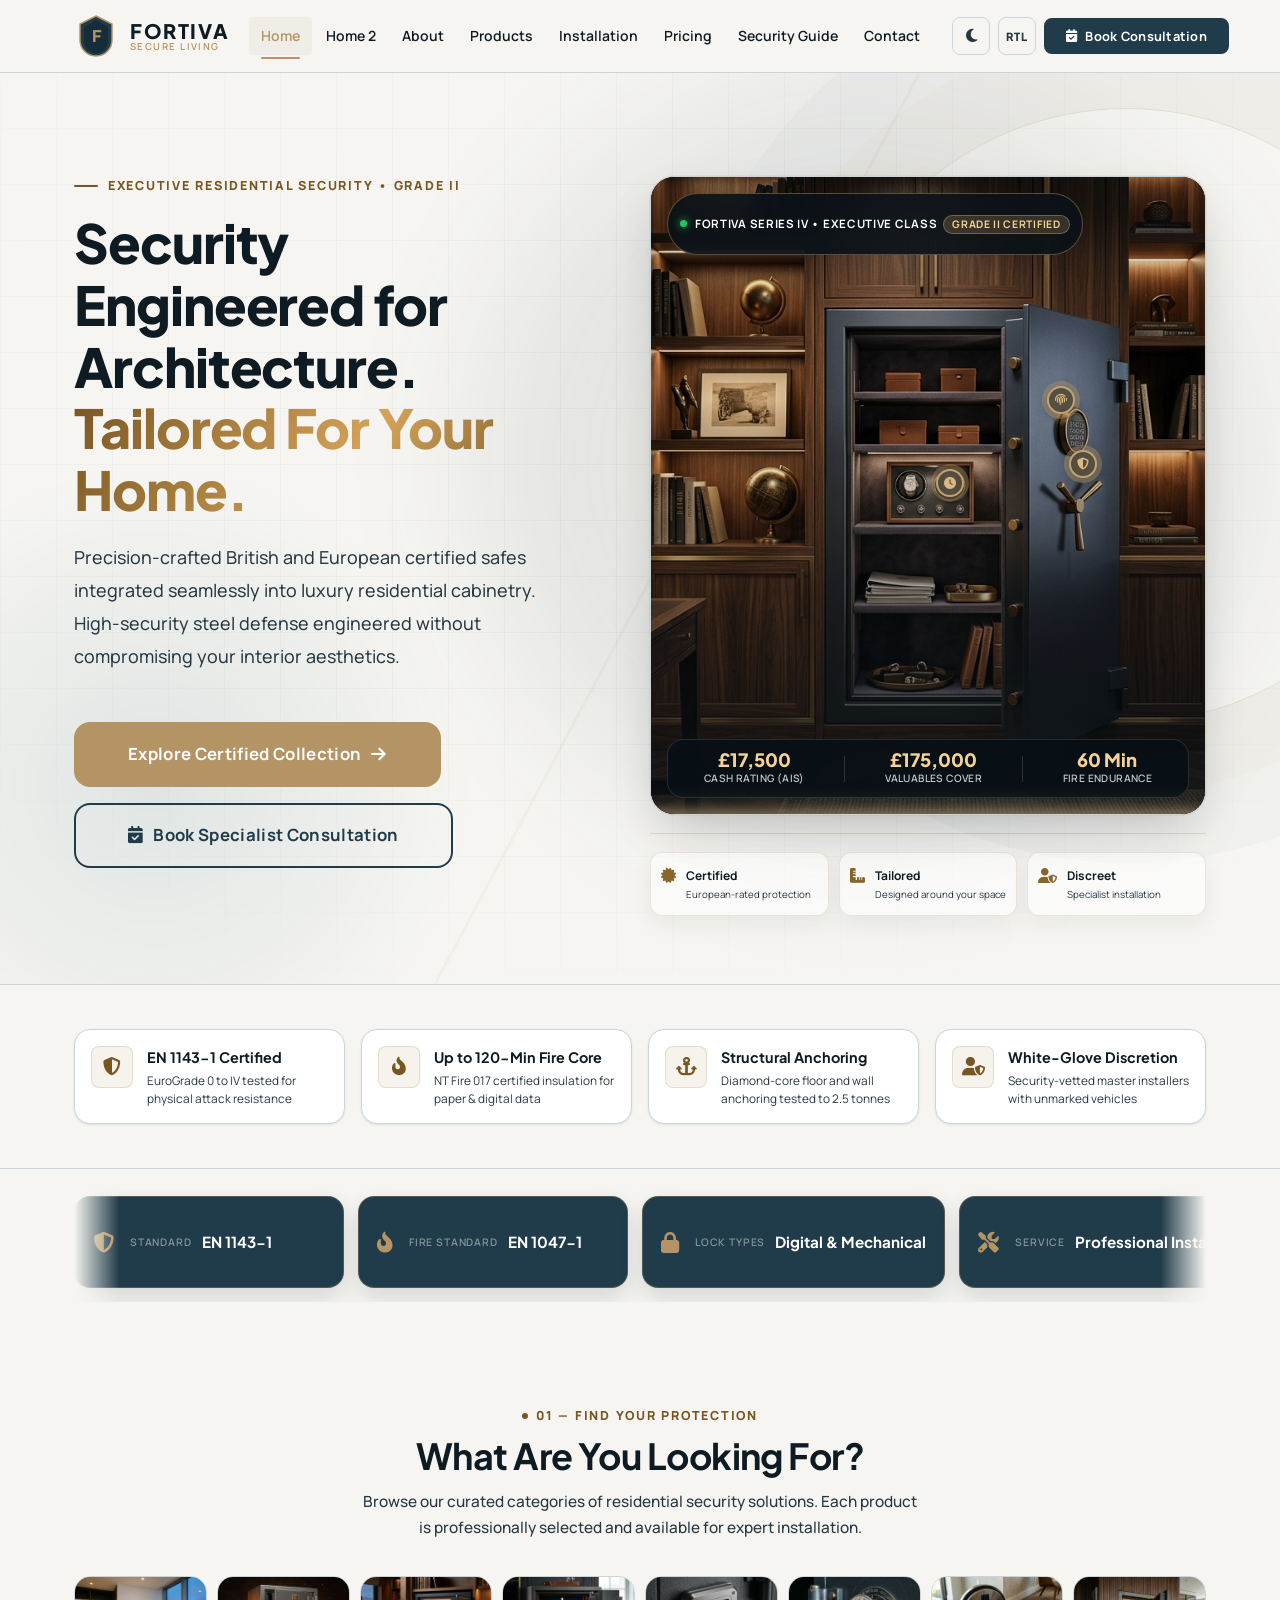
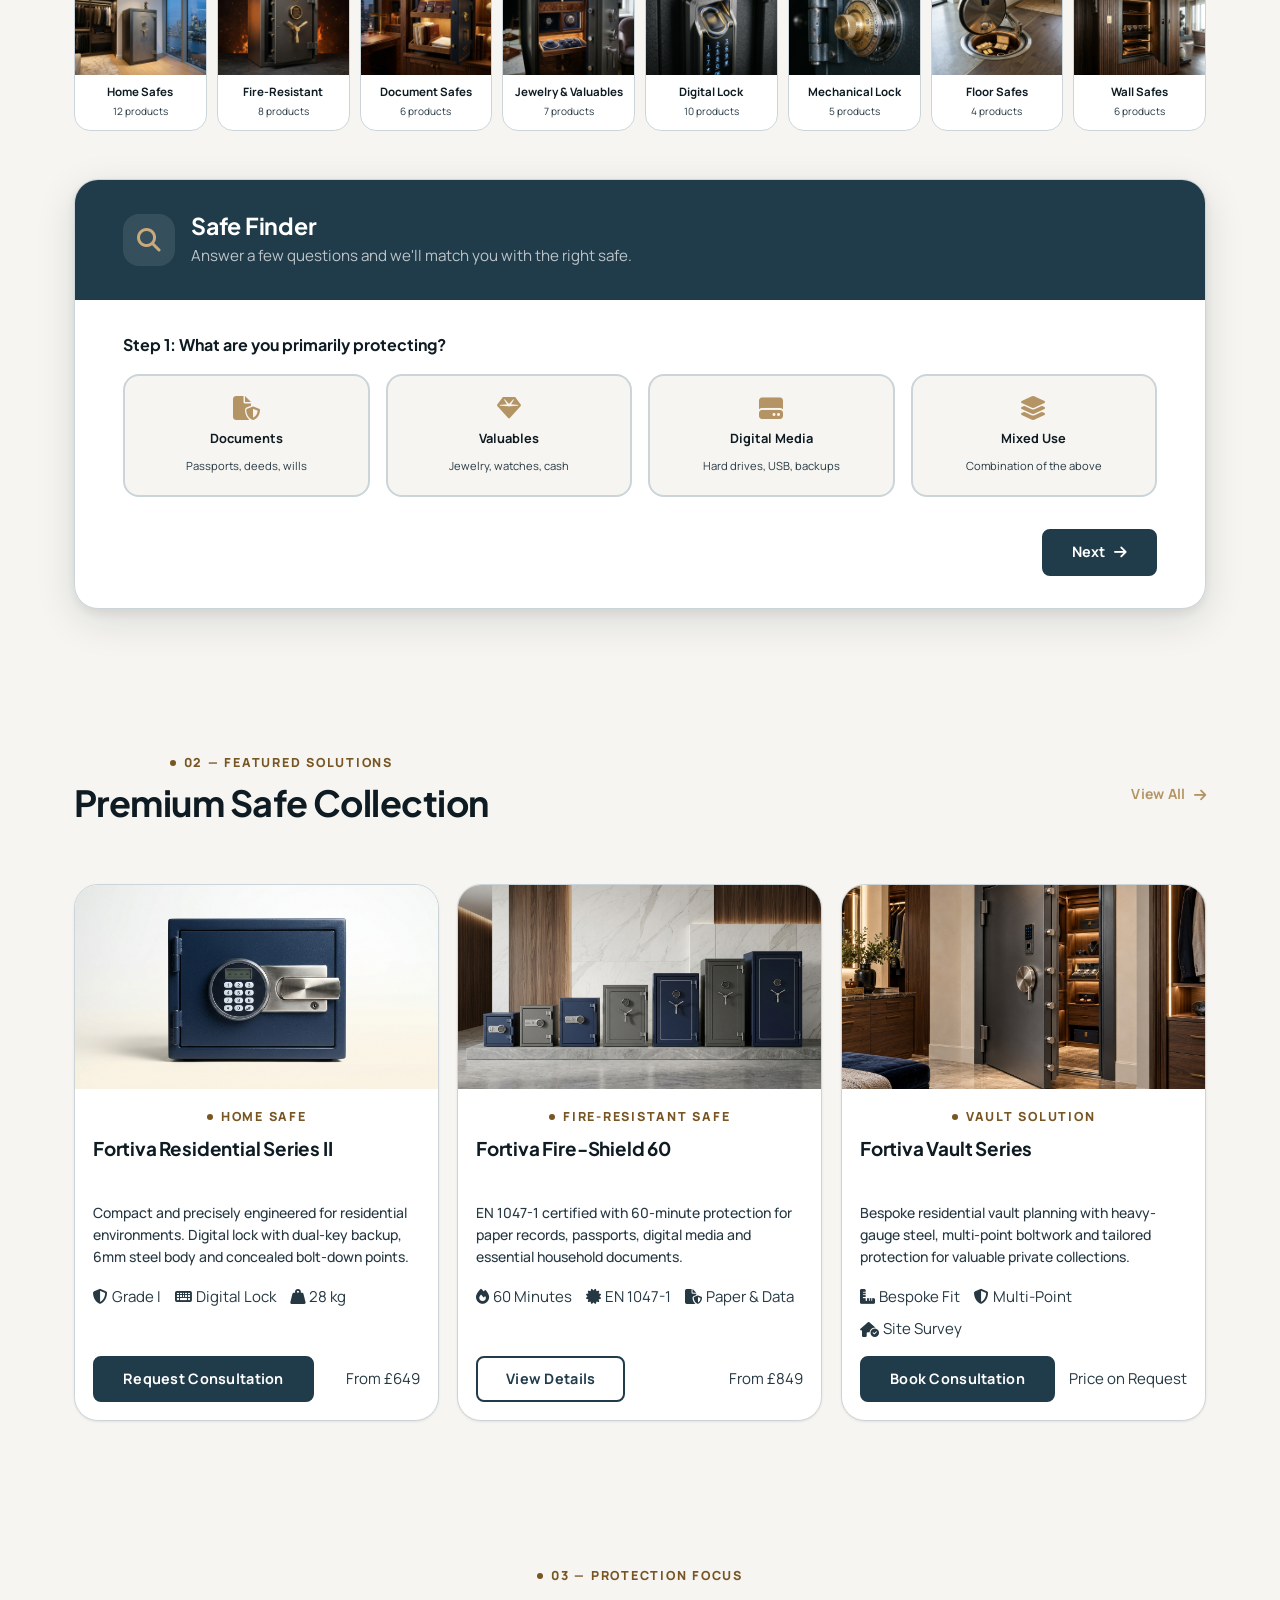
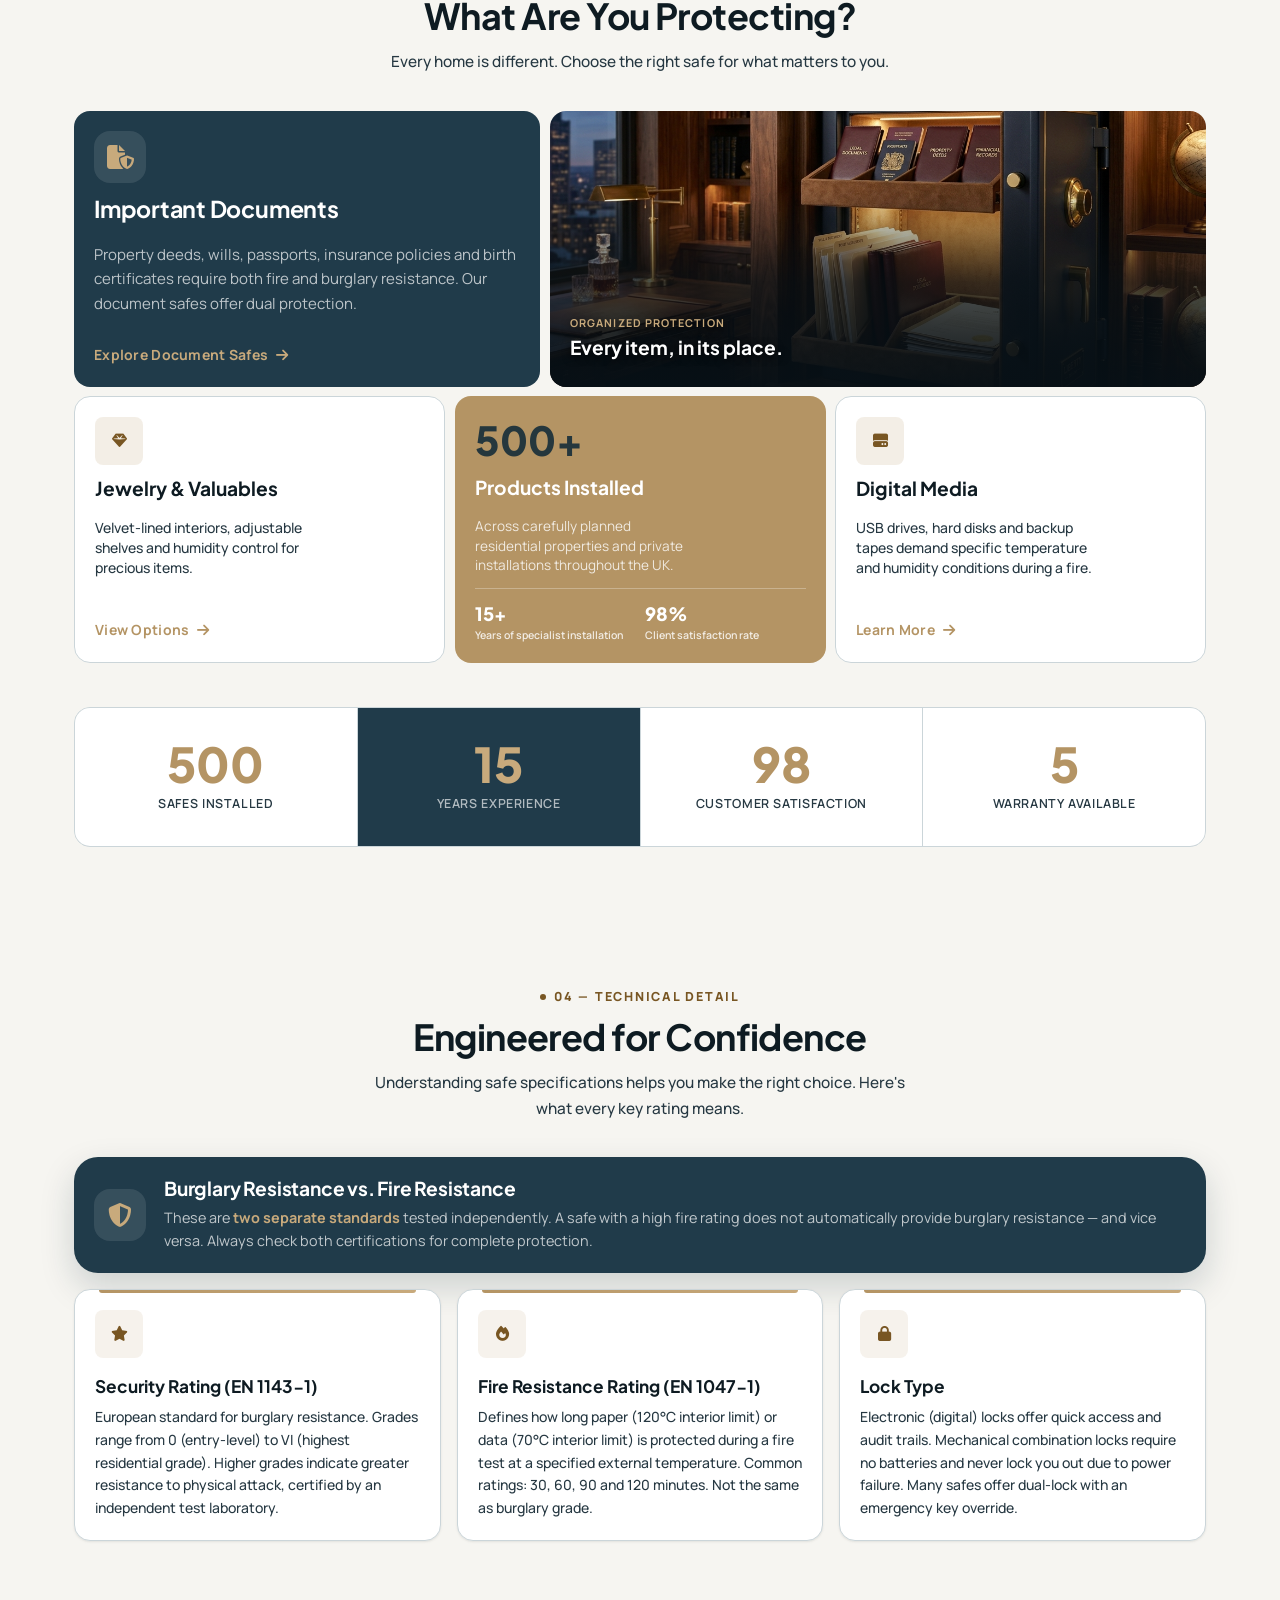
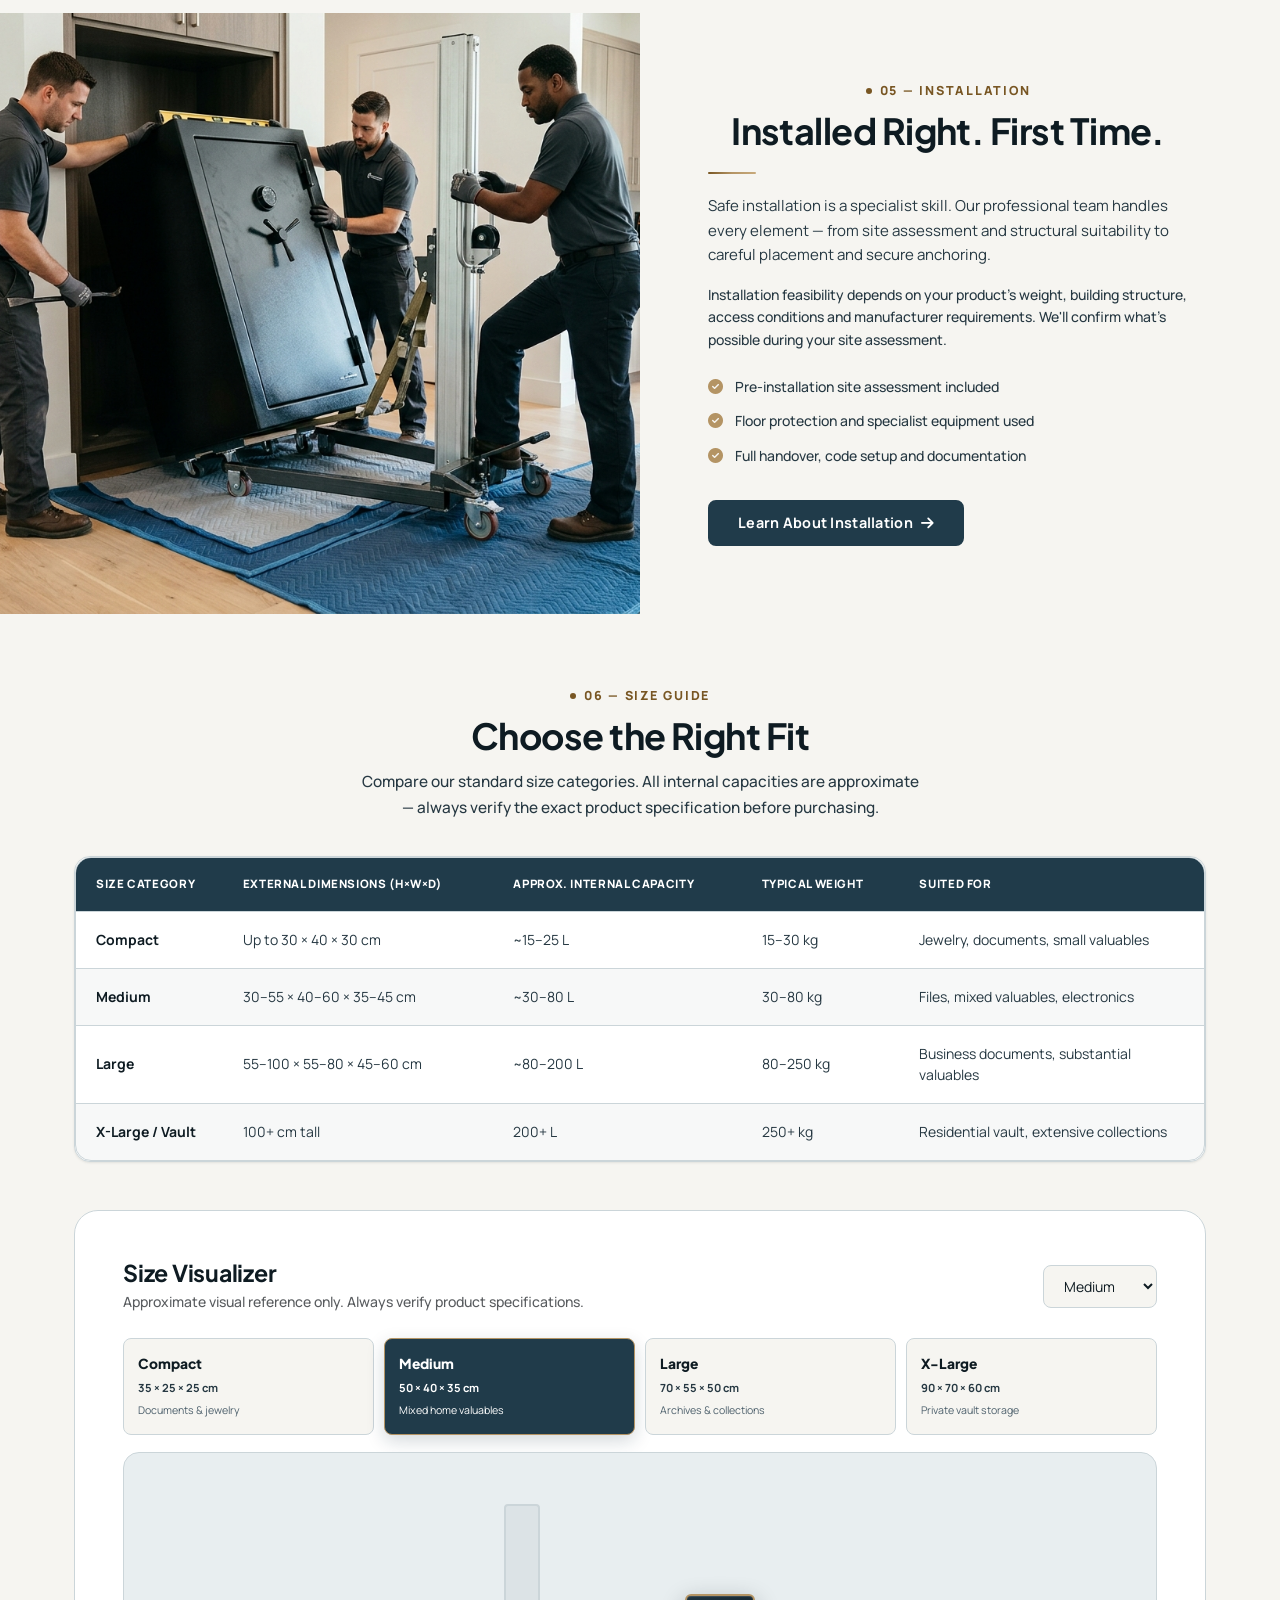
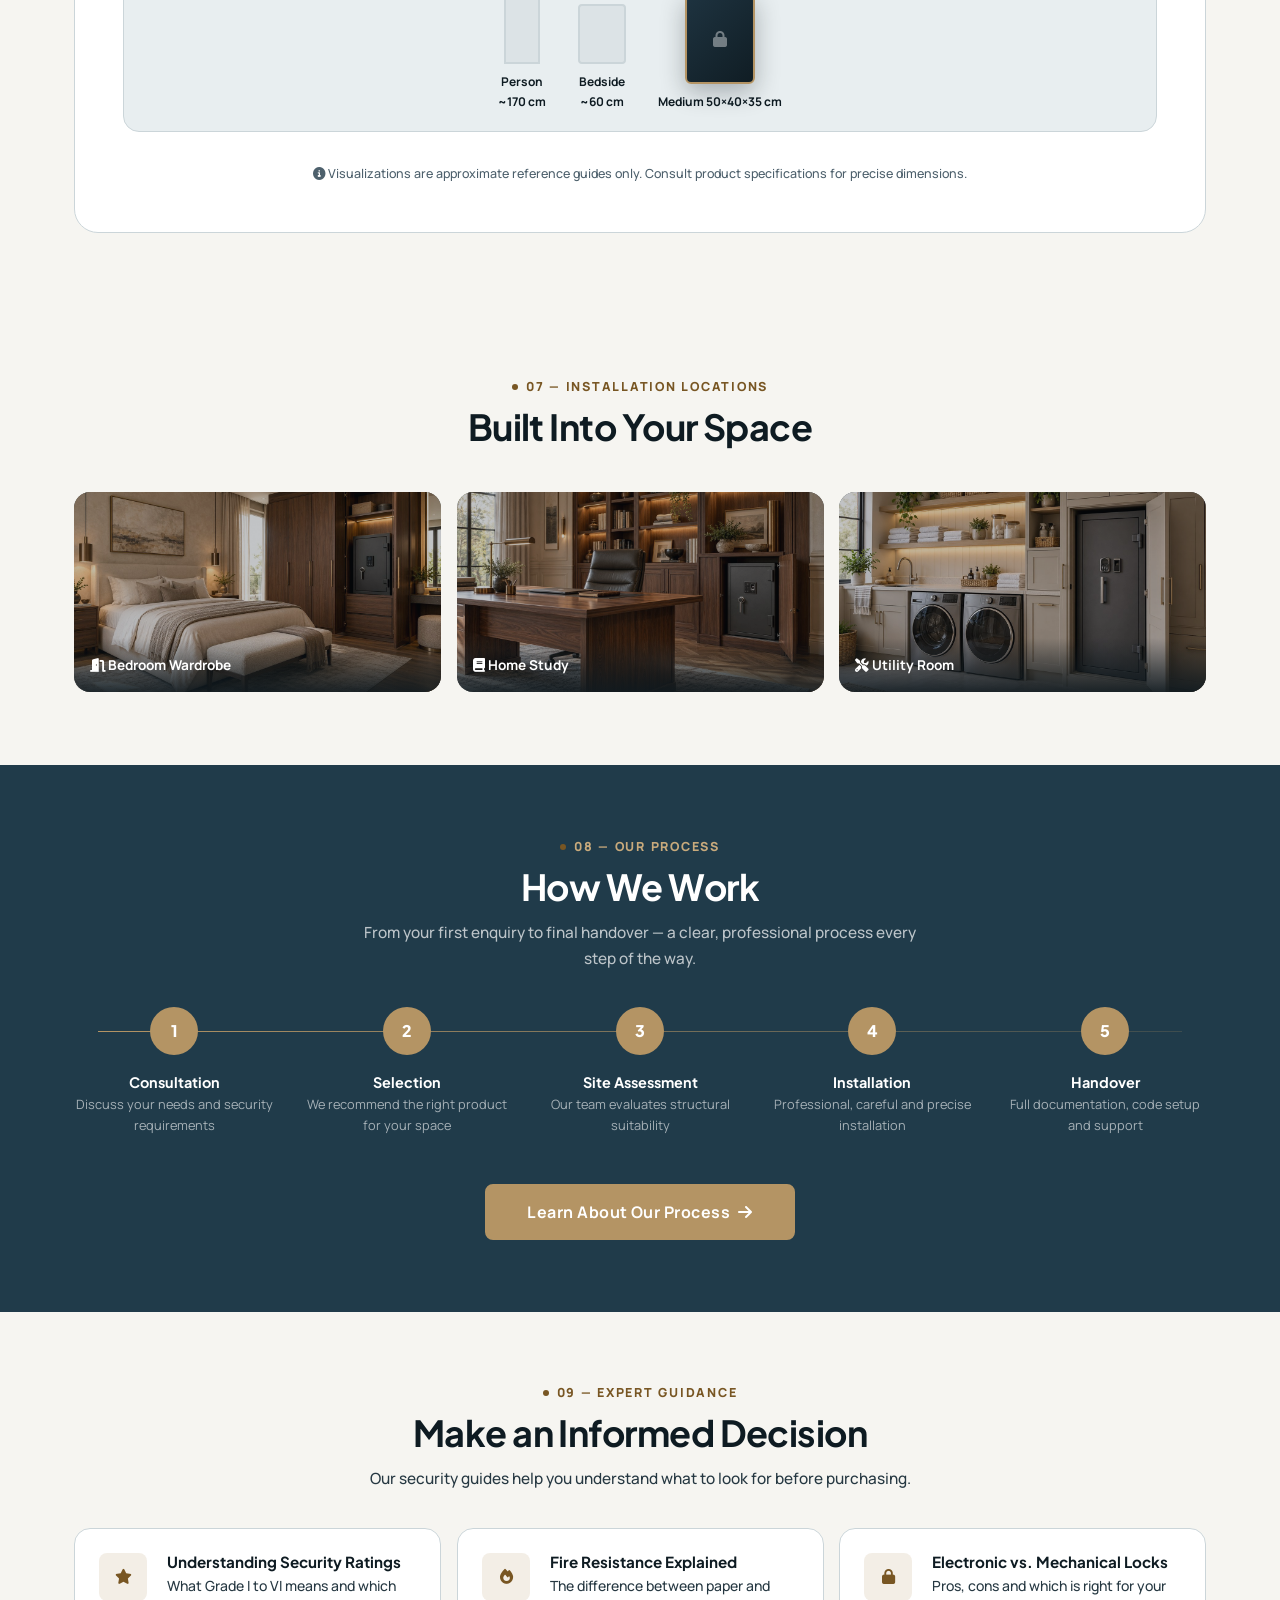
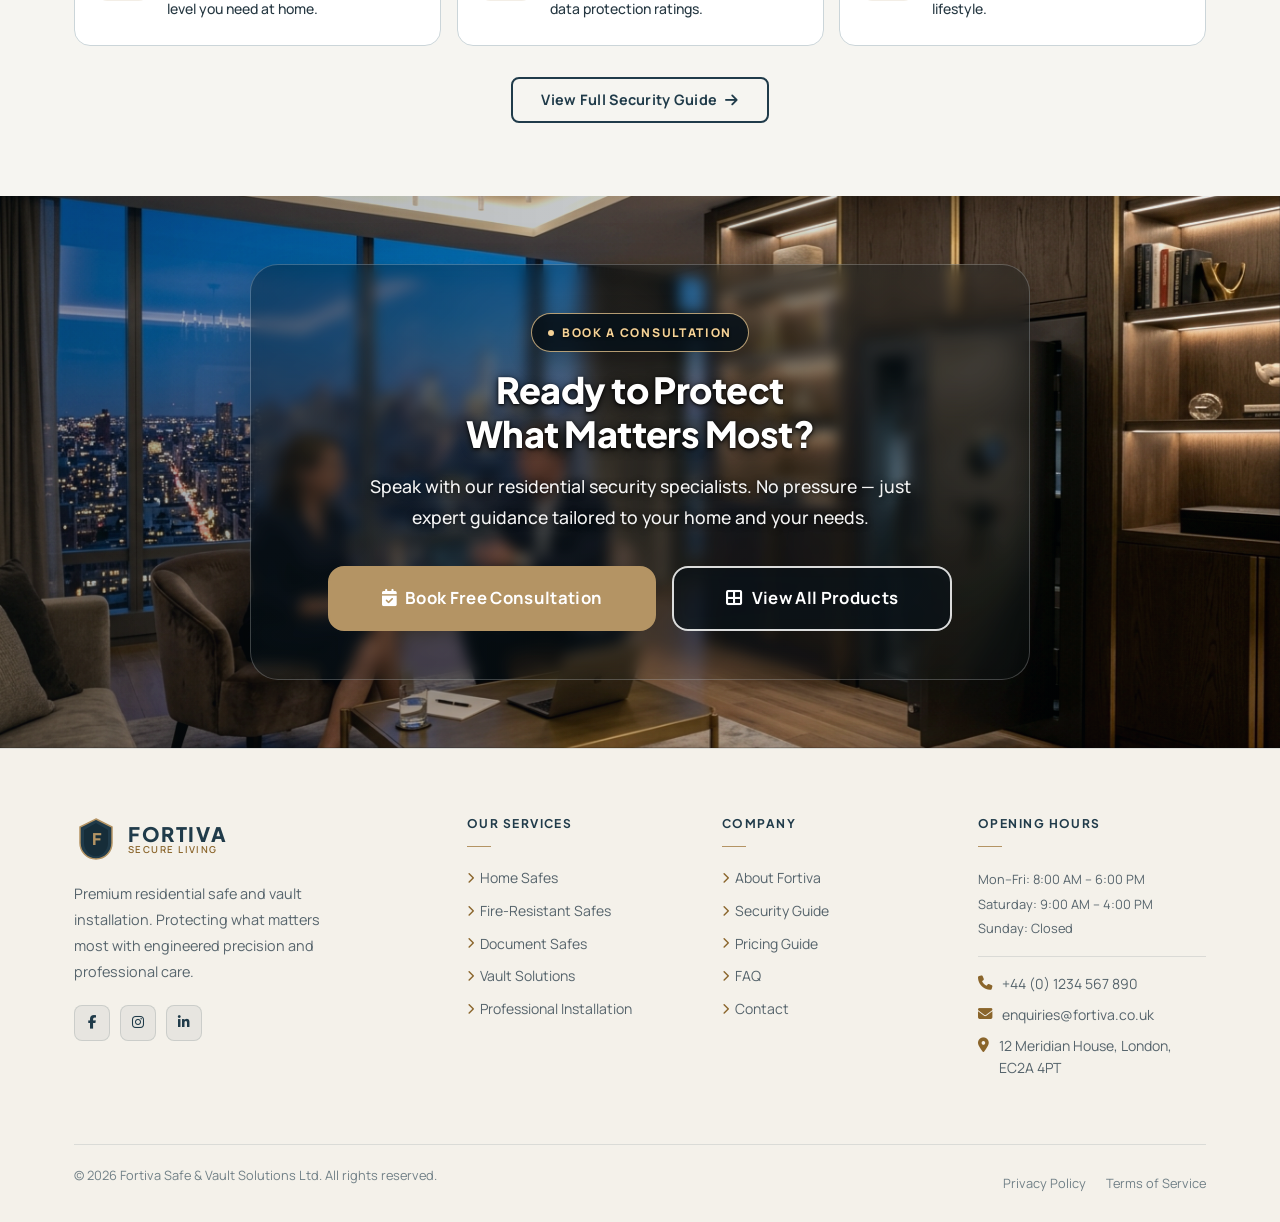
==== commit 1d04c308: "bugs fixed" ====
--- a/index.html
+++ b/index.html
@@ -94,10 +94,12 @@
     .prot-cell--img img { width:100%;height:100%;object-fit:cover;position:absolute;inset:0; }
     .prot-cell--img .overlay-content { position: absolute; inset: 0; padding: 28px; display: flex; flex-direction: column; justify-content: flex-end; background: linear-gradient(to top, rgba(7,16,22,0.96) 0%, rgba(7,16,22,0.72) 38%, transparent 72%); color: var(--white); text-shadow:0 2px 8px rgba(0,0,0,.9); }
     .prot-cell--img h3, .prot-cell--img h4 { color: var(--white); }
+    .prot-cell.span-4 > :first-child { min-height:48px; display:flex; align-items:center; }
     .prot-cell.span-4 > h4 { min-height:1.5em; margin:0; }
     .prot-cell.span-4 > p { height:4.35em; min-height:4.35em; margin:0; line-height:1.45; display:-webkit-box; -webkit-box-orient:vertical; -webkit-line-clamp:3; overflow:hidden; }
     .prot-cell.span-4 > .btn-arrow,
     .prot-cell.span-4 > .prot-proof-grid { margin-top:auto; }
+    .prot-metric-value { color:var(--deep-navy); font-family:var(--font-heading); font-size:2.5rem; font-weight:800; line-height:1; opacity:0.9; }
 
     .spec-explainer { display: grid; grid-template-columns: repeat(3, minmax(0, 1fr)); gap: 16px; }
     .spec-exp-cell { position:relative; background:var(--bg-card); padding:28px; display:flex; flex-direction:column; gap:18px; border:1px solid var(--border-color); border-radius:var(--radius-lg); box-shadow:var(--shadow-sm); transition:transform var(--transition-base), box-shadow var(--transition-base), border-color var(--transition-base); }
@@ -251,7 +253,19 @@
       .hero-spec-strip { flex-direction: column; gap: 0; }
     }
   </style>
-  <link rel="stylesheet" href="css/compact.css">
+  <link rel="stylesheet" href="css/compact.css?v=20261029-2">
+  <style>
+    @media (max-width: 767px) {
+      .hero-stage-card #hero-telemetry-badge {
+        height: auto !important;
+        min-height: 62px !important;
+        max-height: none !important;
+        padding: 7px 10px !important;
+        white-space: normal !important;
+        border-radius: 14px !important;
+      }
+    }
+  </style>
 </head>
 <body>
   <!-- Skip Link -->
@@ -406,9 +420,11 @@
               </div>
 
               <!-- Top Telemetry Tag -->
-              <div class="hero-telemetry-badge" id="hero-telemetry-badge">
-                <span class="telemetry-live-dot"></span>
-                <span id="hero-model-tag">Fortiva Series IV • Executive Class</span>
+              <div class="hero-telemetry-badge" id="hero-telemetry-badge" style="height:auto!important;min-height:62px!important;max-height:none!important;white-space:normal!important;">
+                <span class="telemetry-model-tag">
+                  <span class="telemetry-live-dot"></span>
+                  <span id="hero-model-tag">Fortiva Series IV • Executive Class</span>
+                </span>
                 <span class="telemetry-grade-tag" id="hero-grade-tag">Grade II Certified</span>
               </div>
 
@@ -734,7 +750,7 @@
           </article>
           <article class="featured-card reveal reveal--delay-2">
             <div class="featured-card__img">
-              <img src="assets/images/hero/hero-home2.jpg" alt="Fortiva Vault Series — heavy-gauge steel vault door" loading="lazy">
+              <img src="assets/images/vaults/FORTIVA-Vault-Series.jpg" alt="Fortiva Vault Series — heavy-gauge steel vault door" loading="lazy">
             </div>
             <div class="featured-card__body">
               <span class="section-eyebrow" style="margin-bottom:6px;">Vault Solution</span>
@@ -790,7 +806,7 @@
           </div>
           <!-- Brass accent -->
           <div class="prot-cell prot-cell--brass span-4 reveal reveal--delay-2">
-            <div style="font-size:2.5rem;font-weight:800;opacity:0.3;font-family:var(--font-heading);">500+</div>
+            <div class="prot-metric-value">500+</div>
             <h4 style="color:var(--white);">Products Installed</h4>
             <p style="color:rgba(255,255,255,0.8);font-size:0.85rem;">Across carefully planned residential properties and private installations throughout the UK.</p>
             <div class="prot-proof-grid" aria-label="Installation experience">
@@ -1035,15 +1051,15 @@
         </div>
         <div class="install-example-grid">
           <div class="install-ex-card reveal">
-            <img src="assets/images/categories/cat-home.jpg" alt="Safe integrated into bedroom wardrobe cabinetry" loading="lazy">
+            <img src="assets/images/vaults/FORTIVA-Bedroom-Safe.jpg" alt="Safe integrated into bedroom wardrobe cabinetry" loading="lazy">
             <div class="install-ex-label"><i class="fas fa-door-open" aria-hidden="true"></i> Bedroom Wardrobe</div>
           </div>
           <div class="install-ex-card reveal reveal--delay-1">
-            <img src="assets/images/safes/safe-pyroshield.jpg" alt="Safe installed in home study" loading="lazy">
+            <img src="assets/images/vaults/FORTIVA-Home-Study-Safe.jpg" alt="Safe installed in home study" loading="lazy">
             <div class="install-ex-label"><i class="fas fa-book" aria-hidden="true"></i> Home Study</div>
           </div>
           <div class="install-ex-card reveal reveal--delay-2">
-            <img src="assets/images/safes/safe-murus.jpg" alt="Safe installed in utility room" loading="lazy">
+            <img src="assets/images/vaults/FORTIVA-Utility-Room-Safe.jpg" alt="Safe installed in utility room" loading="lazy">
             <div class="install-ex-label"><i class="fas fa-tools" aria-hidden="true"></i> Utility Room</div>
           </div>
         </div>
--- a/css/main.css
+++ b/css/main.css
@@ -369,14 +369,18 @@
 .badge {
   display: inline-flex;
   align-items: center;
+  justify-content: center;
   gap: 6px;
-  padding: 4px 12px;
+  padding: 5px 12px;
+  min-height: 25px;
   border-radius: var(--radius-full);
-  font-size: 0.7rem;
+  font-size: 0.72rem;
+  line-height: 1.25;
   font-weight: 700;
   letter-spacing: 0.06em;
   text-transform: uppercase;
   white-space: nowrap;
+  box-sizing: border-box;
 }
 
 .badge--primary {
@@ -391,14 +395,25 @@
   border-color: rgba(46,85,112,0.4);
 }
 
+.badge-brass,
 .badge--brass {
   background: rgba(180,148,100,0.12);
   color: var(--brass-dark);
-  border: 1px solid rgba(180,148,100,0.25);
-}
-
+  border: 1px solid rgba(180,148,100,0.28);
+}
+
+[data-theme="dark"] .badge-brass,
 [data-theme="dark"] .badge--brass {
+  background: rgba(180,148,100,0.2);
   color: var(--brass-light);
+  border-color: rgba(180,148,100,0.45);
+}
+
+.badge-dark,
+.badge--dark {
+  background: rgba(15, 39, 51, 0.92);
+  color: #FFFFFF;
+  border: 1px solid rgba(255, 255, 255, 0.25);
 }
 
 .badge--success {
--- a/css/header.css
+++ b/css/header.css
@@ -206,9 +206,9 @@
 
 /* Clear direction control shared by every page. */
 .toggle-btn[data-rtl-toggle] {
-  width: auto;
-  min-width: 48px;
-  padding-inline: 10px;
+  width: 38px;
+  min-width: 38px;
+  padding-inline: 0;
   font-family: var(--font-heading);
   font-size: 0.7rem;
   font-weight: 800;
@@ -303,22 +303,6 @@
   box-shadow: inset 0 0 0 1px rgba(255, 255, 255, 0.16);
 }
 
-.mobile-nav-link.active::after,
-.mobile-nav-link[aria-current="page"]::after {
-  content: "Current";
-  flex: 0 0 auto;
-  padding: 3px 8px;
-  border-radius: var(--radius-full);
-  color: #FFFFFF;
-  background: var(--brass);
-  font-family: var(--font-body);
-  font-size: 0.62rem;
-  font-weight: 800;
-  letter-spacing: 0.06em;
-  line-height: 1.2;
-  text-transform: uppercase;
-}
-
 [data-theme="dark"] .mobile-nav-link.active,
 [data-theme="dark"] .mobile-nav-link[aria-current="page"] {
   color: #F5D296;
@@ -379,6 +363,10 @@
 }
 
 /* ── Page Offset for Fixed Header ── */
+#main-content {
+  margin-top: 72px;
+}
+
 .header-offset {
   padding-top: 72px;
 }
--- a/css/footer.css
+++ b/css/footer.css
@@ -107,6 +107,10 @@
   display: flex;
   flex-direction: column;
   gap: 10px;
+  width: 100%;
+  margin: 0;
+  padding: 0;
+  list-style: none;
 }
 
 .footer-nav-list a {
--- a/css/editorial.css
+++ b/css/editorial.css
@@ -900,6 +900,14 @@
   gap: var(--space-md);
 }
 
+.telemetry-model-tag {
+  display: inline-flex;
+  align-items: center;
+  justify-content: center;
+  gap: 8px;
+  min-width: 0;
+}
+
 .hero-spec-section {
   padding-block: 44px;
   background: var(--bg-page);
@@ -1287,6 +1295,7 @@
 .hero-signal-card__seal { gap:9px; margin-top:18px; padding:11px 14px; border-radius:999px; background:rgba(8,16,22,.5); color:#F5D296; font-size:.72rem; font-weight:700; width:fit-content; }
 
 @media (max-width: 900px) {
+  .hero-fullbleed { padding-bottom: clamp(48px, 8vw, 72px); }
   .hero-fullbleed__layout { grid-template-columns: 1fr; }
   .hero-signal-card { display: none; }
 }
@@ -1411,11 +1420,19 @@
   display: inline-flex;
   align-items: center;
   gap: 8px;
+  padding: 9px 16px;
+  border: 1px solid rgba(245, 210, 150, 0.72);
+  border-radius: 999px;
+  background: rgba(8, 18, 24, 0.88);
+  box-shadow: 0 8px 24px rgba(0, 0, 0, 0.28);
+  backdrop-filter: blur(8px);
+  -webkit-backdrop-filter: blur(8px);
   font-size: 0.75rem;
   font-weight: 800;
   letter-spacing: 0.14em;
   text-transform: uppercase;
   color: #F5D296;
+  text-shadow: 0 1px 3px rgba(0, 0, 0, 0.9);
   margin-bottom: var(--space-md);
 }
 
@@ -1428,6 +1445,23 @@
   background: #F5D296;
   box-shadow: 0 0 0 0 rgba(245, 210, 150, 0.7);
   animation: pipPulse 2.4s cubic-bezier(0.4, 0, 0.6, 1) infinite;
+}
+
+/* Keep every photographic CTA badge readable on changing image tones. */
+.page-image-cta .badge.badge-brass,
+.installation-cta__eyebrow {
+  display: inline-flex;
+  align-items: center;
+  justify-content: center;
+  padding: 9px 16px;
+  border: 1px solid rgba(245, 210, 150, 0.72);
+  border-radius: 999px;
+  background: rgba(8, 18, 24, 0.88);
+  color: #F5D296;
+  box-shadow: 0 8px 24px rgba(0, 0, 0, 0.28);
+  text-shadow: 0 1px 3px rgba(0, 0, 0, 0.9);
+  backdrop-filter: blur(8px);
+  -webkit-backdrop-filter: blur(8px);
 }
 
 .cta-section__title {
@@ -1505,6 +1539,20 @@
 
 .split-content__inner { max-width: 480px; }
 
+#journey .journey-media {
+  position: relative;
+  min-height: 0;
+}
+
+#journey .journey-media__image {
+  display: block;
+  position: absolute;
+  inset: 0;
+  width: 100%;
+  height: 100%;
+  object-fit: cover;
+}
+
 .installation-feature-list {
   width: 100%;
   margin-left: 0;
@@ -1525,6 +1573,9 @@
   flex-direction: column;
   gap: 10px;
   margin-top: 24px;
+  margin-bottom: 0;
+  padding: 0;
+  list-style: none;
 }
 
 .inside-features li {
@@ -1546,6 +1597,19 @@
 
 .inside-features li i {
   color: #F5D296 !important;
+}
+
+@media (max-width: 767px) {
+  #inside-safe .inside-features {
+    width: min(100%, 360px);
+    margin-inline: auto;
+  }
+
+  #inside-safe .inside-features li {
+    align-items: center;
+    justify-content: center;
+    text-align: center;
+  }
 }
 
 /* ── Bento Grid ── */
@@ -1875,12 +1939,18 @@
 
 @media (max-width: 575px) {
   #size-matters .visualizer-canvas {
-    gap: 8px;
-    padding: 20px 10px;
+    display: grid;
+    height: auto;
+    grid-template-columns: 1fr;
+    align-items: stretch;
+    gap: 16px;
+    padding: 20px;
+    overflow: visible;
   }
   #size-matters .visualizer-ref {
-    width: 92px;
-    padding-inline: 5px;
+    width: 100%;
+    height: 220px;
+    padding: 14px 10px;
   }
   #size-matters .visualizer-label { font-size: 0.65rem; }
 }
@@ -2020,6 +2090,7 @@
 
 .visualizer-planning-item > div {
   display: flex;
+  flex: 1 1 auto;
   min-width: 0;
   height: 100%;
   flex-direction: column;
@@ -2045,10 +2116,17 @@
   color: var(--body-text);
   font-size: 0.67rem;
   line-height: 1.45;
+  min-height: calc(3 * 1.45em);
+  overflow-wrap: anywhere;
+  text-wrap: balance;
 }
 
 @media (max-width: 575px) {
   .visualizer-planning-grid { grid-template-columns: 1fr; }
+}
+
+@media (max-width: 1023px) {
+  .visualizer-planning-item .planning-break { display: none; }
 }
 
 /* ── Enhanced Visualizer Layout & Imagery ── */
@@ -2216,6 +2294,16 @@
   color: var(--dark-heading);
 }
 
+#by-requirement .badge-brass {
+  background: rgba(8, 16, 22, 0.9) !important;
+  color: #F5D296 !important;
+  border-color: rgba(245, 210, 150, 0.72) !important;
+  box-shadow: 0 4px 14px rgba(0, 0, 0, 0.34) !important;
+  -webkit-backdrop-filter: blur(8px);
+  backdrop-filter: blur(8px);
+  text-shadow: 0 1px 2px rgba(0, 0, 0, 0.85);
+}
+
 .visualizer-fits-list {
   list-style: none;
   padding: 0;
@@ -2238,6 +2326,38 @@
   color: var(--brass-text);
   font-size: 0.75rem;
   flex-shrink: 0;
+}
+
+.visualizer-spotlight-footer {
+  display: flex;
+  align-items: center;
+  justify-content: space-between;
+  gap: 12px;
+  margin-top: auto;
+  padding-top: 14px;
+  border-top: 1px solid var(--border-color);
+}
+
+.visualizer-spotlight-footer > span {
+  min-width: 0;
+  overflow-wrap: anywhere;
+}
+
+@media (max-width: 575px) {
+  .visualizer-spotlight-footer {
+    flex-direction: column;
+    align-items: stretch;
+  }
+
+  .visualizer-spotlight-footer > span {
+    text-align: center;
+  }
+
+  .visualizer-spotlight-footer .btn {
+    width: 100%;
+    min-height: 44px;
+    justify-content: center;
+  }
 }
 
 [data-theme="dark"] .visualizer-fits-item i {
@@ -2479,6 +2599,55 @@
 .compare-table td { color: var(--text-body); }
 .compare-table td.highlight { color: var(--text-heading); font-weight: 600; }
 
+.compare-table-scroll {
+  overflow-x: auto;
+  -webkit-overflow-scrolling: touch;
+}
+
+@media (max-width: 575px) {
+  #compare .compare-table-scroll {
+    --compare-mobile-col: calc((100vw - 48px) / 2);
+    overflow-x: auto !important;
+    scroll-snap-type: x proximity;
+  }
+
+  #compare .compare-table {
+    display: table !important;
+    width: calc(var(--compare-mobile-col) * 4) !important;
+    min-width: calc(var(--compare-mobile-col) * 4);
+    table-layout: fixed;
+    overflow: visible !important;
+  }
+
+  #compare .compare-table th,
+  #compare .compare-table td {
+    width: var(--compare-mobile-col) !important;
+    min-width: var(--compare-mobile-col);
+    max-width: var(--compare-mobile-col);
+    padding: 14px 12px;
+    overflow-wrap: anywhere;
+  }
+
+  #compare .compare-table thead th:not(:first-child),
+  #compare .compare-table tbody td {
+    scroll-snap-align: start;
+  }
+
+  #compare .compare-table th:first-child {
+    position: sticky;
+    left: 0;
+    z-index: 3;
+    background: var(--bg-page) !important;
+    box-shadow: 1px 0 0 var(--border-color);
+  }
+
+  [dir="rtl"] #compare .compare-table th:first-child {
+    right: 0;
+    left: auto;
+    box-shadow: -1px 0 0 var(--border-color);
+  }
+}
+
 .compare-product-header {
   text-align: center;
   padding: var(--space-lg) var(--space-md);
--- a/css/products.css
+++ b/css/products.css
@@ -594,15 +594,34 @@
 .product-card__img-wrap > .badge,
 .product-card__image > .badge {
   z-index: 4 !important;
-  padding: 7px 11px;
-  color: #FFFFFF;
-  background: rgba(15, 39, 51, 0.94);
-  border: 1px solid rgba(255, 255, 255, 0.3);
+  display: inline-flex !important;
+  align-items: center !important;
+  justify-content: center !important;
+  gap: 6px !important;
+  padding: 5px 12px !important;
+  min-height: 25px !important;
+  font-size: 0.72rem !important;
+  line-height: 1.25 !important;
+  font-weight: 700 !important;
+  letter-spacing: 0.06em !important;
+  text-transform: uppercase !important;
+  white-space: nowrap !important;
+  box-sizing: border-box !important;
+  color: #F5D296 !important;
+  background: rgba(8, 16, 22, 0.92) !important;
+  border: 1px solid rgba(245, 210, 150, 0.72) !important;
   border-radius: var(--radius-full);
   box-shadow: 0 4px 14px rgba(4, 13, 18, 0.28);
-  text-shadow: 0 1px 2px rgba(0, 0, 0, 0.35);
+  text-shadow: 0 1px 2px rgba(0, 0, 0, 0.85) !important;
   backdrop-filter: blur(6px);
   -webkit-backdrop-filter: blur(6px);
+}
+
+#products-grid .product-card__img-wrap > .badge.badge-brass {
+  color: #F5D296 !important;
+  background: rgba(8, 16, 22, 0.92) !important;
+  border-color: rgba(245, 210, 150, 0.72) !important;
+  text-shadow: 0 1px 2px rgba(0, 0, 0, 0.85) !important;
 }
 
 .product-card__compare {
@@ -835,6 +854,12 @@
 
   .toolbar-actions > div:first-child {
     flex: 1 1 210px;
+  }
+
+  .toolbar-actions .view-toggles {
+    width: fit-content;
+    margin-inline: auto !important;
+    justify-content: center;
   }
 }
 
--- a/css/forms.css
+++ b/css/forms.css
@@ -145,7 +145,7 @@
 .form-error {
   font-size: 0.75rem;
   color: #c0392b;
-  display: flex;
+  display: none;
   align-items: center;
   gap: 5px;
 }
@@ -297,3 +297,45 @@
   grid-template-columns: 1fr 1fr;
   gap: var(--space-lg);
 }
+
+/* ── Mobile Form Adjustments (max-width: 767px) ── */
+@media (max-width: 767px) {
+  .form-grid,
+  .date-time-row {
+    grid-template-columns: 1fr;
+    gap: 14px;
+  }
+
+  .form-col-full {
+    grid-column: 1 / -1;
+  }
+
+  .form-group {
+    width: 100%;
+    min-width: 0;
+  }
+
+  .form-card {
+    padding: 20px 16px;
+    border-radius: var(--radius-lg);
+  }
+
+  .form-control {
+    padding: 12px 14px;
+    font-size: 0.88rem;
+    max-width: 100%;
+    box-sizing: border-box;
+  }
+
+  select.form-control {
+    text-overflow: ellipsis;
+    padding-right: 36px;
+  }
+
+  input[type="date"].form-control,
+  input[type="time"].form-control {
+    min-height: 48px;
+    line-height: normal;
+  }
+}
+
--- a/css/rtl.css
+++ b/css/rtl.css
@@ -120,6 +120,38 @@
   text-align: right;
 }
 
+/* Keep machine-readable booking values LTR while aligning them with RTL fields. */
+[dir="rtl"] #book-email,
+[dir="rtl"] #book-email::placeholder,
+[dir="rtl"] #contact-email,
+[dir="rtl"] #contact-email::placeholder {
+  direction: ltr;
+  text-align: right;
+  unicode-bidi: isolate;
+}
+
+/* Chromium date controls need an explicit direction to mirror their inner UI. */
+[dir="rtl"] #book-date {
+  position: relative;
+  direction: rtl !important;
+  text-align: right;
+  padding-right: 16px;
+  padding-left: 44px;
+}
+
+[dir="rtl"] #book-date::-webkit-datetime-edit {
+  display: block;
+  width: 100%;
+  text-align: right;
+}
+
+[dir="rtl"] #book-date::-webkit-calendar-picker-indicator {
+  position: absolute;
+  left: 14px;
+  right: auto;
+  margin: 0;
+}
+
 [dir="rtl"] #contact-phone + .form-error {
   direction: ltr;
   justify-content: flex-end;
--- a/css/desktop.css
+++ b/css/desktop.css
@@ -24,3 +24,24 @@
   .mobile-toggle { display: none; }
   .header-nav { display: flex; }
 }
+
+@media (min-width: 768px) {
+  #built-in-space .flex-between {
+    justify-content: center;
+    text-align: center;
+  }
+
+  #built-in-space .flex-between > div {
+    display: flex;
+    width: 100%;
+    flex-direction: column;
+    align-items: center;
+  }
+
+  #built-in-space .section-eyebrow,
+  #built-in-space .section-title {
+    margin-inline: auto;
+    text-align: center;
+    justify-content: center;
+  }
+}
--- a/css/tablet.css
+++ b/css/tablet.css
@@ -95,7 +95,183 @@
 /* ── iPad Mini (768x1024) & iPad Pro (1024x1366) Odd Grid Alignment ──
    When a section grid has an odd number of items, align the last grid
    card into the center without changing its card size. */
+@media (min-width: 768px) and (max-width: 991px) {
+  /* Center the final odd field only when the form resolves to two columns. */
+  #feasibility .feasibility-grid > div:last-child:nth-child(odd) {
+    grid-column: 1 / -1;
+    justify-self: center;
+    width: calc((100% - var(--space-lg)) / 2);
+    min-width: 0;
+  }
+}
+
 @media (min-width: 768px) and (max-width: 1199px) {
+  /* Keep the image-overlay eyebrow readable over every photograph. */
+  #what-protecting .prot-cell--img .overlay-content > span {
+    display: inline-flex;
+    align-self: center;
+    width: fit-content;
+    padding: 6px 12px;
+    border: 1px solid rgba(245, 210, 150, 0.7);
+    border-radius: 999px;
+    background: rgba(7, 16, 22, 0.86);
+    color: #F5D296 !important;
+    text-shadow: 0 1px 3px rgba(0, 0, 0, 0.9);
+  }
+
+  /* Align headings and copy across the three technical-detail cards. */
+  #engineered .spec-exp-cell:not(:first-child) > div:last-child {
+    display: flex;
+    flex: 1;
+    flex-direction: column;
+  }
+
+  #engineered .spec-exp-cell:not(:first-child) h4 {
+    min-height: 2.8em;
+    margin-bottom: 10px;
+    text-wrap: balance;
+  }
+
+  #engineered .spec-exp-cell:not(:first-child) p {
+    flex: 1;
+    min-height: 10.2em;
+  }
+
+  /* Certification pills use one consistent two-line footprint. */
+  .contact-protocol-panel .protocol-cert-box .cert-pill {
+    min-height: 64px !important;
+    padding: 10px 12px !important;
+    font-size: 0.78rem !important;
+    line-height: 1.35 !important;
+    text-wrap: balance;
+  }
+
+  .about-difference-grid .stat-trio {
+    display: flex;
+    flex-wrap: wrap;
+    justify-content: center;
+    gap: 16px;
+  }
+
+  .about-difference-grid .stat-trio > div {
+    flex: 0 0 calc((100% - 16px) / 2);
+    display: flex;
+    flex-direction: column;
+    align-items: center;
+    justify-content: flex-start;
+    text-align: center;
+  }
+
+  .about-difference-grid .stat-trio > div:last-child:nth-child(odd) {
+    margin-inline: auto;
+  }
+
+  .about-pillars-grid {
+    grid-auto-rows: 1fr;
+    align-items: stretch;
+  }
+
+  .about-pillars-grid .pillar-card {
+    height: 100%;
+  }
+
+  .about-pillars-grid .pillar-card h3 {
+    width: min(100%, 145px);
+    min-height: 2.7em;
+    text-wrap: balance;
+  }
+
+  .about-pillars-grid .pillar-card p {
+    min-height: 8em;
+    text-wrap: balance;
+  }
+
+  #find-protection .category-selector {
+    grid-template-columns: repeat(4, minmax(0, 1fr));
+    gap: 14px;
+  }
+
+  #find-protection .category-selector > .category-card {
+    min-width: 0;
+    width: 100%;
+  }
+
+  /* Index: keep the protection cards in balanced two-card rows on tablets. */
+  #what-protecting .protection-bento {
+    grid-template-columns: repeat(2, minmax(0, 1fr));
+    gap: 18px;
+  }
+
+  #what-protecting .protection-bento > .prot-cell,
+  #what-protecting .protection-bento > .prot-cell.span-4,
+  #what-protecting .protection-bento > .prot-cell.span-5,
+  #what-protecting .protection-bento > .prot-cell.span-7,
+  #what-protecting .protection-bento > .prot-cell.span-8,
+  #what-protecting .protection-bento > .prot-cell.span-12 {
+    grid-column: auto;
+    width: 100%;
+  }
+
+  #what-protecting .protection-bento > .prot-cell:last-child:nth-child(odd) {
+    grid-column: 1 / -1;
+    justify-self: center;
+    width: calc((100% - 18px) / 2);
+  }
+
+  /* Index featured cards: labels and specifications read consistently. */
+  #featured-products .featured-card__body > .section-eyebrow {
+    align-self: flex-start !important;
+    justify-content: flex-start !important;
+    width: auto !important;
+    margin-inline: 0 !important;
+    text-align: left !important;
+  }
+
+  #featured-products .featured-card__body .product-card__specs {
+    flex-direction: column;
+    flex-wrap: nowrap;
+    align-items: flex-start;
+    justify-content: flex-start;
+    gap: 8px;
+    width: 100%;
+  }
+
+  #featured-products .featured-card__body .spec-tag {
+    justify-content: flex-start;
+    width: max-content;
+    max-width: 100%;
+  }
+
+  /* Draw the select chevron inward so it never touches the card edge. */
+  #size-guide #visualizer-safe-select,
+  #size-matters .visualizer-select {
+    padding-right: 72px;
+    appearance: none;
+    -webkit-appearance: none;
+    background-image:
+      linear-gradient(45deg, transparent 50%, currentColor 50%),
+      linear-gradient(135deg, currentColor 50%, transparent 50%);
+    background-position:
+      calc(100% - 40px) 50%,
+      calc(100% - 32px) 50%;
+    background-size: 6px 6px, 6px 6px;
+    background-repeat: no-repeat;
+  }
+
+  [dir="rtl"] #size-guide #visualizer-safe-select,
+  [dir="rtl"] #size-matters .visualizer-select {
+    padding-right: 16px;
+    padding-left: 72px;
+    background-position: 32px 50%, 40px 50%;
+  }
+
+  /* Keep the vertical process timeline centered inside its section. */
+  #how-we-work .process-steps {
+    width: min(100%, 720px);
+    margin-inline: auto;
+  }
+
+  #size-guide .size-visualizer > div:first-child,
   #size-matters .size-visualizer > div:first-child {
     flex-direction: column;
     align-items: center !important;
@@ -103,14 +279,27 @@
     text-align: center;
   }
 
+  #size-guide .visualizer-controls,
+  #size-guide .visualizer-select,
   #size-matters .visualizer-controls,
   #size-matters .visualizer-select {
     width: min(100%, 460px);
   }
 
-  #size-matters .visualizer-split,
+  #size-guide .visualizer-split,
+  #size-guide .visualizer-planning-grid,
+  #size-matters .visualizer-split {
+    grid-template-columns: 1fr;
+  }
+
   #size-matters .visualizer-planning-grid {
-    grid-template-columns: 1fr;
+    grid-template-columns: repeat(3, minmax(0, 1fr));
+    align-items: stretch;
+  }
+
+  #size-matters .visualizer-planning-item {
+    min-width: 0;
+    height: 100%;
   }
 
   #size-matters .visualizer-spotlight-col {
@@ -121,6 +310,19 @@
 
   #size-matters .visualizer-planning-item {
     min-height: 0;
+  }
+
+  /* Give every statistics label the same balanced two-line footprint. */
+  .protection-stats .stat-label {
+    display: flex;
+    align-items: flex-start;
+    justify-content: center;
+    width: 90px;
+    min-height: 2.7em;
+    margin: 6px auto 0;
+    line-height: 1.35;
+    text-align: center;
+    text-wrap: balance;
   }
 
   /* Keep the protection bento visually balanced when it collapses on tablets. */
--- a/css/mobile.css
+++ b/css/mobile.css
@@ -40,52 +40,83 @@
   }
 
   /* ════════════════════════════════════════════════════════════
-     1. ALL OVER WEBSITE: SECTION NAMES & HEADINGS CENTERED
+     1. ALL OVER WEBSITE: GRIDS HEADINGS & SECTION TITLES LEFT ALIGNED
      ════════════════════════════════════════════════════════════ */
-  h1, h2, h3, h4, h5, h6,
   .section-title,
   .section-header,
+  .section-header--center,
   .section-eyebrow,
   .hero-eyebrow,
   .hero-eyebrow-text,
-  .page-hero__title,
-  .page-hero__eyebrow,
-  .page-hero__desc,
   .section-desc,
   .brass-divider,
   .custom-section-title,
-  .guide-section-block h2 {
-    text-align: center !important;
-    margin-inline: auto !important;
-    justify-content: center !important;
+  .guide-section-block h2,
+  .compare-col-header,
+  section .text-center,
+  .section .text-center,
+  .container > .text-center,
+  .section > .container > .text-center,
+  #built-in-space .flex-between,
+  #built-in-space .flex-between > div,
+  #featured-products .flex-between,
+  #featured-products .flex-between > div {
+    text-align: left !important;
+    margin-inline: 0 !important;
+    justify-content: flex-start !important;
+    align-items: flex-start !important;
   }
 
   .section-header,
-  .section-header--center {
+  .section-header--center,
+  section .text-center,
+  .section .text-center,
+  .container > .text-center,
+  .section > .container > .text-center,
+  #built-in-space .flex-between,
+  #featured-products .flex-between {
     display: flex !important;
     flex-direction: column !important;
-    align-items: center !important;
-    text-align: center !important;
+    align-items: flex-start !important;
+    text-align: left !important;
+    margin-inline: 0 !important;
     margin-bottom: var(--space-xl) !important;
+    max-width: 100% !important;
+  }
+
+  section .text-center > *,
+  .section .text-center > *,
+  .container > .text-center > *,
+  .section-header > *,
+  .section-header--center > * {
+    text-align: left !important;
+    margin-inline: 0 !important;
+    align-self: flex-start !important;
   }
 
   .section-eyebrow,
   .hero-eyebrow {
     display: inline-flex !important;
     align-items: center !important;
-    justify-content: center !important;
-    text-align: center !important;
-    margin-inline: auto !important;
+    justify-content: flex-start !important;
+    text-align: left !important;
+    margin-inline: 0 !important;
+    align-self: flex-start !important;
+  }
+
+  .guide-section-block h2::after {
+    left: 0 !important;
+    transform: none !important;
   }
 
   .brass-divider {
-    margin-inline: auto !important;
+    margin-inline: 0 !important;
   }
 
   .section-desc {
     max-width: 100% !important;
-    text-align: center !important;
-    margin-inline: auto !important;
+    text-align: left !important;
+    margin-inline: 0 !important;
   }
 
   /* Keep section introductions clear of the fixed mobile navigation. */
@@ -311,7 +342,7 @@
     overflow: hidden !important;
     border: 1px solid var(--border-color) !important;
     border-radius: var(--radius-lg) !important;
-    text-align: center !important;
+    text-align: left !important;
     background: var(--bg-card) !important;
   }
   .cat-card-image {
@@ -323,10 +354,10 @@
   .cat-card-content {
     display: flex !important;
     flex-direction: column !important;
-    align-items: center !important;
-    justify-content: center !important;
+    align-items: flex-start !important;
+    justify-content: flex-start !important;
     padding: 12px 14px 14px !important;
-    text-align: center !important;
+    text-align: left !important;
     background: var(--bg-card) !important;
   }
   .cat-card-label {
@@ -334,44 +365,185 @@
     font-weight: 700 !important;
     color: var(--text-heading) !important;
     margin-bottom: 2px !important;
+    text-align: left !important;
   }
   .cat-card-count {
     font-size: 0.78rem !important;
     color: var(--text-body) !important;
+    text-align: left !important;
+  }
+
+  /* All Cards & Card Content Left-Aligned */
+  .card,
+  .card__body,
+  .product-card,
+  .product-card__body,
+  .featured-card,
+  .featured-card__body,
+  .tier-card,
+  .pricing-card,
+  .guide-card,
+  .guide-card-content,
+  .installation-card,
+  .anchor-card,
+  .anchor-card-body,
+  .lock-type-card,
+  .vault-feature-card,
+  .space-card,
+  .space-card-content,
+  .logistics-card,
+  .contact-hub-card,
+  .protocol-card,
+  .advisor-card,
+  .consult-type-card,
+  .spec-exp-cell,
+  .bento-cell,
+  .resource-card,
+  .journey-step-card,
+  .step-details-body,
+  .credential-card,
+  .pillar-card,
+  .maintenance-card,
+  .portfolio-item,
+  .journey-item,
+  .hud-item,
+  .protection-bento .prot-cell,
+  .protection-bento .prot-proof-item,
+  .prot-cell--img .overlay-content,
+  .calculator-card,
+  .feasibility-box {
+    text-align: left !important;
+    align-items: flex-start !important;
+    justify-content: flex-start !important;
+  }
+
+  /* All Card Headings & Titles Left-Aligned */
+  .card h1, .card h2, .card h3, .card h4, .card h5, .card h6,
+  .product-card h1, .product-card h2, .product-card h3, .product-card h4, .product-card h5, .product-card h6,
+  .product-card__title,
+  .featured-card h1, .featured-card h2, .featured-card h3, .featured-card h4, .featured-card h5, .featured-card h6,
+  .tier-card h1, .tier-card h2, .tier-card h3, .tier-card h4, .tier-card h5, .tier-card h6,
+  .tier-card-title,
+  .guide-card h1, .guide-card h2, .guide-card h3, .guide-card h4, .guide-card h5, .guide-card h6,
+  .guide-card-title,
+  .installation-card h1, .installation-card h2, .installation-card h3, .installation-card h4, .installation-card h5, .installation-card h6,
+  .anchor-card h1, .anchor-card h2, .anchor-card h3, .anchor-card h4, .anchor-card h5, .anchor-card h6,
+  .lock-type-card h1, .lock-type-card h2, .lock-type-card h3, .lock-type-card h4, .lock-type-card h5, .lock-type-card h6,
+  .vault-feature-card h1, .vault-feature-card h2, .vault-feature-card h3, .vault-feature-card h4, .vault-feature-card h5, .vault-feature-card h6,
+  .space-card h1, .space-card h2, .space-card h3, .space-card h4, .space-card h5, .space-card h6,
+  .logistics-card h1, .logistics-card h2, .logistics-card h3, .logistics-card h4, .logistics-card h5, .logistics-card h6,
+  .contact-hub-card h1, .contact-hub-card h2, .contact-hub-card h3, .contact-hub-card h4, .contact-hub-card h5, .contact-hub-card h6,
+  .protocol-card h1, .protocol-card h2, .protocol-card h3, .protocol-card h4, .protocol-card h5, .protocol-card h6,
+  .advisor-card h1, .advisor-card h2, .advisor-card h3, .advisor-card h4, .advisor-card h5, .advisor-card h6,
+  .consult-type-card h1, .consult-type-card h2, .consult-type-card h3, .consult-type-card h4, .consult-type-card h5, .consult-type-card h6,
+  .bento-cell h1, .bento-cell h2, .bento-cell h3, .bento-cell h4, .bento-cell h5, .bento-cell h6,
+  .spec-exp-cell h1, .spec-exp-cell h2, .spec-exp-cell h3, .spec-exp-cell h4, .spec-exp-cell h5, .spec-exp-cell h6,
+  .pillar-card h1, .pillar-card h2, .pillar-card h3, .pillar-card h4, .pillar-card h5, .pillar-card h6,
+  .maintenance-card h1, .maintenance-card h2, .maintenance-card h3, .maintenance-card h4, .maintenance-card h5, .maintenance-card h6,
+  .journey-item h1, .journey-item h2, .journey-item h3, .journey-item h4, .journey-item h5, .journey-item h6,
+  .hud-item h1, .hud-item h2, .hud-item h3, .hud-item h4, .hud-item h5, .hud-item h6,
+  .card-title,
+  .card__title,
+  [class*="-card"] [class*="-title"],
+  [class*="-card"] [class*="__title"] {
+    text-align: left !important;
+    margin-inline: 0 !important;
+    justify-content: flex-start !important;
+    align-self: flex-start !important;
+  }
+
+  /* All Card Details, Categories, Specs & Subtext Left-Aligned */
+  .card p,
+  [class*="-card"] p,
+  .products-grid .product-card__category,
+  .products-grid .product-card__footer > :first-child,
+  .product-card__specs,
+  .spec-tag,
+  .featured-card__body .product-card__specs,
+  .featured-card__body .spec-tag,
+  .protection-bento .prot-cell > p,
+  .protection-bento .prot-cell.span-4 > p,
+  .maintenance-card p,
+  .journey-item p {
+    text-align: left !important;
+    margin-inline: 0 !important;
+    align-self: flex-start !important;
+    justify-content: flex-start !important;
+    align-items: flex-start !important;
+  }
+
+  .products-grid .product-card__footer > :first-child {
+    display: flex !important;
+    flex-direction: column !important;
+    align-items: flex-start !important;
+    justify-content: flex-start !important;
+  }
+
+  /* RTL Support on Mobile: Left aligned translates to start (right) alignment */
+  [dir="rtl"] .section-title,
+  [dir="rtl"] .section-header,
+  [dir="rtl"] .section-header--center,
+  [dir="rtl"] .section-eyebrow,
+  [dir="rtl"] .hero-eyebrow,
+  [dir="rtl"] .hero-eyebrow-text,
+  [dir="rtl"] .section-desc,
+  [dir="rtl"] .brass-divider,
+  [dir="rtl"] section .text-center,
+  [dir="rtl"] .container > .text-center,
+  [dir="rtl"] .card,
+  [dir="rtl"] [class*="-card"],
+  [dir="rtl"] .cat-card,
+  [dir="rtl"] .cat-card-content,
+  [dir="rtl"] .cat-card-label,
+  [dir="rtl"] .cat-card-count {
+    text-align: right !important;
+    justify-content: flex-start !important;
+    align-items: flex-start !important;
+    margin-inline: 0 !important;
   }
 
   .stat-trio {
     display: flex !important;
     flex-direction: row !important;
     flex-wrap: wrap !important;
-    justify-content: center !important;
-    align-items: center !important;
-    text-align: center !important;
+    justify-content: flex-start !important;
+    align-items: flex-start !important;
+    text-align: left !important;
     gap: 16px 28px !important;
-    margin-inline: auto !important;
+    margin-inline: 0 !important;
     width: 100% !important;
   }
   .stat-trio > div {
     display: flex !important;
     flex-direction: column !important;
-    align-items: center !important;
-    justify-content: center !important;
-    text-align: center !important;
+    align-items: flex-start !important;
+    justify-content: flex-start !important;
+    text-align: left !important;
     flex: 1 1 90px !important;
     max-width: 150px !important;
   }
 
-  /* Center all brass badges in mobile view across every page */
+  /* Left align brass badges in mobile view with uniform badge size */
   .badge-brass:not([style*="position:absolute"]):not([style*="position: absolute"]):not(.gallery-badge .badge),
   .badge--brass:not([style*="position:absolute"]):not([style*="position: absolute"]):not(.gallery-badge .badge),
-  .badge.badge-brass:not([style*="position:absolute"]):not([style*="position: absolute"]):not(.gallery-badge .badge) {
-    display: flex !important;
+  .badge.badge-brass:not([style*="position:absolute"]):not([style*="position: absolute"]):not(.gallery-badge .badge),
+  .consult-type-badge,
+  .barrier-layer-badge {
+    display: inline-flex !important;
     width: fit-content !important;
     max-width: 100% !important;
-    margin-inline: auto !important;
-    justify-content: center !important;
+    margin-inline: 0 !important;
+    padding: 5px 12px !important;
+    min-height: 25px !important;
+    max-height: 26px !important;
+    font-size: 0.72rem !important;
+    line-height: 1.25 !important;
+    border-radius: 9999px !important;
+    box-sizing: border-box !important;
+    justify-content: flex-start !important;
     align-items: center !important;
-    text-align: center !important;
+    text-align: left !important;
+    align-self: flex-start !important;
   }
 
   .stats-row {
@@ -382,8 +554,8 @@
 
   .resource-card {
     flex-direction: column !important;
-    align-items: center !important;
-    text-align: center !important;
+    align-items: flex-start !important;
+    text-align: left !important;
   }
 
   .cad-download-strip {
@@ -396,16 +568,63 @@
   }
 
   /* Section Padding */
-  .section { padding-block: var(--space-2xl); }
-
-  /* Products */
-  .products-grid.list-view .product-card { flex-direction: column; }
-  .products-grid.list-view .product-card__image { width: 100%; aspect-ratio: 4/3; }
-  .toolbar-right { gap: var(--space-sm); width: 100%; justify-content: space-between; }
-  .toolbar-view { display: none; }
-
-  /* Forms */
-  .form-card { padding: var(--space-lg); }
+  .section,
+  .section--lg,
+  .section--sm,
+  main > section:not(.hero-fullbleed):not(.page-hero):not(.page-image-banner):not(.booking-hero):not(.hero-showcase):not(.hero-split):not(.product-detail-hero):not(.install-hero),
+  .split-section,
+  .hero-spec-section,
+  .cta-section {
+    padding-block: clamp(52px, 7.5vw, 68px) !important;
+  }
+
+  /* Forms & Form Cards */
+  .form-card,
+  .contact-form-panel,
+  .booking-form-panel,
+  .calculator-card,
+  .feasibility-box,
+  .protocol-card,
+  .protocol-steps-box,
+  .advisor-card,
+  .booking-hotline-box,
+  .calc-result-display {
+    padding: 20px 16px !important;
+    width: 100% !important;
+    max-width: 100% !important;
+    min-width: 0 !important;
+    box-sizing: border-box !important;
+  }
+
+  .form-group,
+  .form-row,
+  .form-body,
+  .form-grid,
+  .form-grid-2,
+  .date-time-row {
+    width: 100% !important;
+    max-width: 100% !important;
+    min-width: 0 !important;
+    box-sizing: border-box !important;
+  }
+
+  .form-control,
+  select.form-control,
+  textarea.form-control,
+  input.form-control,
+  .form-select-wrap {
+    width: 100% !important;
+    max-width: 100% !important;
+    min-width: 0 !important;
+    box-sizing: border-box !important;
+  }
+
+  select.form-control {
+    text-overflow: ellipsis !important;
+    padding-right: 36px !important;
+    padding-left: 14px !important;
+  }
+
 
   /* Header */
   .header-inner { grid-template-columns: 1fr auto; }
@@ -419,6 +638,49 @@
   .hero-content { padding: var(--space-2xl) var(--container-pad); }
   .hero-text-col { padding: 0; }
   .hero-fullbleed { min-height: 540px; padding-top: 72px; }
+
+  .hero-fullbleed .hero-fullbleed__inner {
+    background: transparent !important;
+    border-color: transparent !important;
+    box-shadow: none !important;
+    -webkit-backdrop-filter: none !important;
+    backdrop-filter: none !important;
+  }
+
+  .hero-fullbleed .hero-fullbleed__layout {
+    grid-template-columns: minmax(0, 1fr) !important;
+    gap: 24px !important;
+    padding-bottom: 32px;
+  }
+
+  .hero-fullbleed .hero-signal-card {
+    display: block !important;
+    width: 100%;
+    max-width: 100%;
+    margin-inline: auto;
+    box-sizing: border-box;
+    -webkit-backdrop-filter: blur(18px);
+    backdrop-filter: blur(18px);
+  }
+
+  #anatomy .anatomy-showcase--3d {
+    overflow: visible !important;
+  }
+
+  #anatomy .anatomy-float-grid {
+    width: auto !important;
+    max-width: none !important;
+    margin-inline: 10px !important;
+    padding-bottom: 20px;
+    overflow: visible !important;
+  }
+
+  #anatomy .anatomy-float-card {
+    width: 100%;
+    max-width: 100%;
+    box-sizing: border-box;
+    overflow: visible;
+  }
 
   .tech-strip .container { max-width: 100%; overflow: hidden; }
   .tech-strip-inner { max-width: 100%; }
@@ -455,6 +717,14 @@
   }
   .footer-logo { justify-content: flex-start; }
   .footer-brand-desc { margin-inline: 0; }
+  .footer-nav-list {
+    width: 100%;
+    margin-inline: 0;
+    padding-inline: 0;
+    align-items: flex-start;
+  }
+  .footer-nav-list li,
+  .footer-nav-list a { width: 100%; }
   .footer-social,
   .footer-contact-list,
   .footer-certs { align-items: flex-start; justify-content: flex-start; }
@@ -464,6 +734,295 @@
   /* CTA Group */
   .cta-group { flex-direction: column; align-items: stretch; width: 100%; }
   .cta-group .btn { width: 100%; justify-content: center; }
+
+  /* Center the first Safe Finder action beneath the option cards. */
+  #finder-next-1 {
+    display: flex;
+    margin-inline: auto;
+  }
+
+  /* Give mobile heading glyphs enough vertical room across every section. */
+  main .section-eyebrow,
+  main .editorial-eyebrow,
+  main .hero-eyebrow {
+    width: max-content;
+    max-width: 100%;
+    height: auto !important;
+    min-height: 1.55em;
+    padding-block: 3px !important;
+    line-height: 1.4 !important;
+    overflow: visible !important;
+  }
+
+  main .section-title,
+  main .cta-section__title,
+  main .section-header h2,
+  main .flex-between h2,
+  main .split-content__inner h2 {
+    height: auto !important;
+    min-height: 1.35em;
+    padding-block: 2px !important;
+    line-height: 1.3 !important;
+    overflow: visible !important;
+  }
+
+  main .section-header,
+  main .section-header--center {
+    width: 100%;
+    max-width: 100%;
+    margin-inline: auto !important;
+    align-items: center !important;
+    text-align: center !important;
+  }
+
+  main .section-header > .section-eyebrow,
+  main .section-header > .section-title,
+  main .section-header--center > .section-eyebrow,
+  main .section-header--center > .section-title {
+    margin-inline: auto !important;
+    align-self: center !important;
+    justify-content: center !important;
+    text-align: center !important;
+  }
+
+  main .section-eyebrow,
+  main .brass-divider {
+    margin-inline: auto !important;
+    align-self: center !important;
+    justify-content: center !important;
+    text-align: center !important;
+  }
+
+  /* Keep every internal-page banner panel clear of both viewport edges. */
+  main .page-image-banner > .container {
+    width: calc(100% - 32px) !important;
+    max-width: calc(100% - 32px) !important;
+    margin-inline: auto !important;
+    padding-inline: 18px !important;
+    box-sizing: border-box;
+  }
+
+  #inside-safe .split-content__inner {
+    align-items: center !important;
+    text-align: center !important;
+  }
+
+  #inside-safe .split-content__inner > .section-eyebrow,
+  #inside-safe .split-content__inner > .section-title,
+  #size-matters .section-eyebrow {
+    margin-inline: auto !important;
+    align-self: center !important;
+    justify-content: center !important;
+    text-align: center !important;
+  }
+
+  /* Home page section introductions stay centered on narrow screens. */
+  #featured-products .flex-between > div,
+  #built-in-space .flex-between > div,
+  #what-protecting .section-header,
+  #engineered .section-header,
+  #size-guide .section-header,
+  #how-we-work .section-header,
+  #expert-guidance .section-header,
+  #installation .split-content__inner {
+    width: 100%;
+    margin-inline: auto;
+    text-align: center !important;
+    align-items: center;
+  }
+
+  #featured-products .section-eyebrow,
+  #built-in-space .section-eyebrow,
+  #what-protecting .section-eyebrow,
+  #engineered .section-eyebrow,
+  #installation .section-eyebrow,
+  #size-guide .section-eyebrow,
+  #how-we-work .section-eyebrow,
+  #expert-guidance .section-eyebrow {
+    justify-content: center;
+    margin-inline: auto;
+  }
+
+  #what-protecting .prot-cell--img .overlay-content {
+    align-items: center;
+    justify-content: center;
+    text-align: center;
+  }
+
+  #view-full-guide {
+    display: flex;
+    width: fit-content;
+    margin-inline: auto !important;
+  }
+
+  #featured-products .flex-between,
+  #built-in-space .flex-between {
+    align-items: center !important;
+    text-align: center !important;
+  }
+
+  #featured-products .flex-between > div,
+  #built-in-space .flex-between > div,
+  #featured-products .flex-between > div > *,
+  #built-in-space .flex-between > div > *,
+  #what-protecting .section-header > *,
+  #engineered .section-header > *,
+  #installation .split-content__inner > *,
+  #size-guide .section-header > *,
+  #how-we-work .section-header > *,
+  #expert-guidance .section-header > * {
+    margin-inline: auto !important;
+    text-align: center !important;
+    justify-content: center !important;
+    align-self: center !important;
+  }
+
+  #what-protecting .prot-cell--img .overlay-content,
+  #what-protecting .prot-cell--img .overlay-content > * {
+    text-align: center !important;
+    align-items: center !important;
+    justify-content: center !important;
+    margin-inline: auto !important;
+  }
+
+  #installation .installation-feature-list {
+    width: min(100%, 390px);
+    margin-inline: auto !important;
+    padding-inline: 0 !important;
+    text-align: left !important;
+    align-self: center !important;
+  }
+
+  #installation .installation-feature-list > li {
+    display: grid !important;
+    grid-template-columns: 18px minmax(0, 1fr);
+    align-items: start !important;
+    gap: 10px !important;
+    width: 100%;
+    text-align: left !important;
+  }
+
+  #installation .installation-feature-list > li > i {
+    width: 18px;
+    margin-top: 4px !important;
+    text-align: center;
+  }
+
+  #installation .installation-feature-list > li > span {
+    min-width: 0;
+    text-align: left !important;
+    overflow-wrap: anywhere;
+  }
+
+  #journey .journey-media {
+    min-height: 360px;
+  }
+
+  #size-matters .visualizer-planning-item:first-child span {
+    width: 24ch;
+    max-width: 100%;
+  }
+
+  #size-matters #visualizer-spotlight-title {
+    font-size: 1rem !important;
+    line-height: 1.3;
+    white-space: nowrap;
+  }
+
+  #size-matters .visualizer-specs-pills {
+    display: flex;
+    width: 100%;
+    flex-direction: column;
+    align-items: flex-start;
+  }
+
+  #size-matters .visualizer-spec-pill {
+    width: 180px;
+    max-width: 100%;
+    min-height: 38px;
+    box-sizing: border-box;
+    justify-content: flex-start;
+  }
+
+  .pricing-tiers-grid > .tier-card.featured {
+    margin-top: 24px !important;
+  }
+
+  #consultation-form-section .contact-form-panel .badge-brass {
+    display: flex !important;
+    width: fit-content !important;
+    margin-inline: auto !important;
+    justify-content: center !important;
+    text-align: center !important;
+  }
+
+  .page-image-cta > .container {
+    width: calc(100% - 32px) !important;
+    max-width: calc(100% - 32px) !important;
+    margin-inline: auto !important;
+    padding-inline: 0 !important;
+  }
+
+  .page-image-cta .cta-inner {
+    width: 100% !important;
+    max-width: 100% !important;
+    padding: 24px 18px !important;
+    box-sizing: border-box;
+    overflow: hidden;
+  }
+
+  .page-image-cta .cta-inner > *,
+  .page-image-cta .cta-inner > div,
+  .page-image-cta .cta-inner .badge,
+  .page-image-cta .cta-inner .btn {
+    width: 100% !important;
+    max-width: 100% !important;
+    min-width: 0 !important;
+    box-sizing: border-box;
+  }
+
+  .page-image-cta .cta-inner .badge,
+  .page-image-cta .cta-inner h2,
+  .page-image-cta .cta-inner p {
+    overflow-wrap: anywhere;
+    text-align: center !important;
+  }
+
+  .journey-step-card .step-details-body > div[style*="display:flex"] {
+    display: flex !important;
+    flex-direction: column !important;
+    align-items: flex-start !important;
+    gap: 8px !important;
+    width: 100%;
+  }
+
+  .journey-step-card .step-details-body > div[style*="display:flex"] > span {
+    display: flex;
+    align-items: flex-start;
+    gap: 6px;
+    width: 100%;
+    text-align: left;
+  }
+
+  .contact-hub-card .contact-hub-header {
+    flex-direction: column;
+    align-items: flex-start;
+    justify-content: flex-start;
+    gap: 10px;
+  }
+
+  .contact-hub-card .contact-hub-header .badge-brass {
+    margin-inline: 0 !important;
+    align-self: flex-start;
+  }
+
+  .guide-sticky-nav .guide-nav-title,
+  .lock-schematic__content .lock-schematic__eyebrow {
+    display: block;
+    width: 100%;
+    margin-inline: auto !important;
+    text-align: center !important;
+  }
 
   /* Spec Drawer */
   .spec-drawer { width: 100%; bottom: 0; top: auto; right: 0; height: 90vh; transform: translateY(100%); border-left: none; border-top: 1px solid var(--border-color); }
@@ -528,7 +1087,16 @@
   .tier-card,
   .anchor-card,
   .lock-type-card,
-  .vault-feature-card {
+  .vault-feature-card,
+  .contact-form-panel,
+  .booking-form-panel,
+  .calculator-card,
+  .feasibility-box,
+  .protocol-card,
+  .protocol-steps-box,
+  .advisor-card,
+  .booking-hotline-box,
+  .calc-result-display {
     padding: 14px !important;
   }
   .cat-card {
--- a/css/compact.css
+++ b/css/compact.css
@@ -6,6 +6,49 @@
   --space-2xl: 48px;
   --space-3xl: 68px;
   --space-4xl: 88px;
+}
+
+/* Mobile Safe Finder clearance and one-per-row hero statistics. */
+@media (max-width: 767px) {
+  #find-protection .safe-finder .finder-body {
+    padding-bottom: 40px !important;
+  }
+
+  #find-protection .safe-finder .finder-step:not([hidden]) {
+    padding-bottom: 4px;
+  }
+
+  .hero-stage-card .hero-stage-hud {
+    display: grid !important;
+    grid-template-columns: minmax(0, 1fr) !important;
+    gap: 6px !important;
+    padding: 10px 14px !important;
+  }
+
+  .hero-stage-card .hero-stage-hud .hud-item {
+    width: 100% !important;
+    min-width: 0 !important;
+    display: flex !important;
+    flex-direction: row !important;
+    align-items: center !important;
+    justify-content: space-between !important;
+    gap: 12px !important;
+    text-align: start !important;
+  }
+
+  .hero-stage-card .hero-stage-hud .hud-item__num,
+  .hero-stage-card .hero-stage-hud .hud-item__lbl {
+    white-space: normal !important;
+    line-height: 1.2 !important;
+  }
+
+  .hero-stage-card .hero-stage-hud .hud-item__lbl {
+    text-align: end !important;
+  }
+
+  .hero-stage-card .hero-stage-hud .hud-sep {
+    display: none !important;
+  }
 }
 
 html { overflow-x: clip; }
@@ -90,9 +133,9 @@
 .icon-wrap--lg { width: 52px; height: 52px; }
 
 .page-hero { height: 420px; }
-.page-image-banner { min-height: 360px !important; padding-block: 64px !important; }
+.page-image-banner { min-height: 420px !important; padding-block: 72px !important; }
 .page-image-cta { min-height: 380px; }
-.install-hero--simple { min-height: 380px; padding-block: 64px; }
+.install-hero--simple { min-height: 420px; padding-block: 72px; }
 .install-hero--simple .install-hero-content { max-width: 680px; }
 .install-hero--simple .install-hero-content p { margin-bottom: 0; }
 .hero-split { min-height: 600px; }
@@ -135,6 +178,25 @@
    When a section grid has an odd number of items, align the last grid
    card into the center without changing its card size. */
 @media (min-width: 768px) and (max-width: 1199px) {
+  #engineered .spec-explainer {
+    display: grid !important;
+    grid-template-columns: repeat(2, minmax(0, 1fr)) !important;
+    gap: 18px !important;
+  }
+
+  #engineered .spec-explainer > .spec-exp-cell:first-child {
+    grid-column: 1 / -1 !important;
+    width: 100% !important;
+    max-width: 100% !important;
+  }
+
+  #engineered .spec-explainer > .spec-exp-cell:last-child {
+    grid-column: 1 / -1 !important;
+    justify-self: center !important;
+    width: calc((100% - 18px) / 2) !important;
+    max-width: calc((100% - 18px) / 2) !important;
+  }
+
   .grid-2,
   .grid-3,
   .grid-4,
@@ -179,16 +241,265 @@
 
 
 @media (max-width: 767px) {
+  #hero-telemetry-badge {
+    left: 50% !important;
+    right: auto !important;
+    width: calc(100% - 32px);
+    max-width: calc(100% - 32px);
+    height: auto !important;
+    min-height: 58px !important;
+    padding: 7px 10px !important;
+    transform: translateX(-50%) !important;
+    flex-direction: column;
+    align-items: center;
+    justify-content: center;
+    gap: 6px !important;
+    border-radius: 14px;
+    box-sizing: border-box;
+    animation: none !important;
+    text-align: center;
+  }
+
+  #hero-telemetry-badge .telemetry-model-tag,
+  #hero-telemetry-badge .telemetry-grade-tag {
+    display: inline-flex;
+    align-items: center;
+    justify-content: center;
+    width: auto;
+    max-width: 100%;
+    min-width: 0;
+    margin: 0;
+    white-space: normal;
+    text-align: center;
+    text-wrap: balance;
+  }
+
+  #hero-telemetry-badge .telemetry-model-tag {
+    line-height: 1.25;
+  }
+
+  #hero-telemetry-badge .telemetry-grade-tag {
+    padding: 4px 10px;
+  }
+
+  .hero-stage-card .hero-hotspot.is-open .hotspot-popover {
+    text-align: center;
+  }
+  .product-details-page .lock-option-selector {
+    display: grid !important;
+    grid-template-columns: 1fr !important;
+    gap: 12px !important;
+  }
+
+  .product-details-page .lock-option-card {
+    width: 100% !important;
+    min-height: 0 !important;
+    box-sizing: border-box;
+  }
+
+  .product-details-page .winder-options {
+    display: grid !important;
+    grid-template-columns: repeat(2, minmax(0, 1fr)) !important;
+    grid-auto-rows: 1fr;
+    gap: 10px !important;
+  }
+
+  .product-details-page .winder-options .btn {
+    width: 100% !important;
+    min-width: 0 !important;
+    min-height: 62px !important;
+    height: 100%;
+    padding: 8px 6px !important;
+    font-size: 0.74rem !important;
+    line-height: 1.3 !important;
+    white-space: normal !important;
+    overflow-wrap: normal;
+    word-break: normal;
+    text-wrap: balance;
+  }
+
+  .product-details-page .product-detail-cta > .container {
+    width: calc(100% - 32px) !important;
+    max-width: calc(100% - 32px) !important;
+    margin-left: auto !important;
+    margin-right: auto !important;
+    padding: 0 !important;
+    box-sizing: border-box !important;
+  }
+
+  .product-details-page .product-detail-cta > .container > div {
+    width: 100% !important;
+    max-width: 100% !important;
+    margin: 0 auto !important;
+    padding: 24px 18px !important;
+    box-sizing: border-box !important;
+  }
+
+  .product-details-page .product-detail-cta .badge.badge-brass {
+    display: inline-flex !important;
+    width: auto !important;
+    max-width: 100% !important;
+    min-width: 0 !important;
+    margin-inline: auto !important;
+    padding: 8px 12px !important;
+    font-size: 0.64rem !important;
+    line-height: 1.35 !important;
+    white-space: normal !important;
+    overflow-wrap: anywhere;
+    text-align: center !important;
+  }
   :root { --container-pad: 16px; --space-2xl: 38px; --space-3xl: 52px; }
   body { font-size: .9rem; }
   h1 { font-size: 1.85rem; }
   h2 { font-size: 1.45rem; }
   h3 { font-size: 1.15rem; }
-  .section, .section--lg, .section--sm { padding-block: 44px; }
+  #size-guide .size-visualizer > div:first-child,
+  #size-matters .size-visualizer > div:first-child {
+    flex-direction: column;
+    align-items: center !important;
+    justify-content: center !important;
+    text-align: center;
+  }
+  #size-guide .visualizer-controls,
+  #size-matters .visualizer-controls {
+    width: 100%;
+    justify-content: center;
+  }
+  #size-guide .visualizer-select,
+  #size-matters .visualizer-select {
+    width: min(100%, 260px);
+    min-height: 48px;
+    padding: 11px 44px;
+    appearance: none;
+    -webkit-appearance: none;
+    background-image: linear-gradient(45deg, transparent 50%, currentColor 50%), linear-gradient(135deg, currentColor 50%, transparent 50%);
+    background-position: calc(100% - 19px) 50%, calc(100% - 14px) 50%;
+    background-size: 5px 5px, 5px 5px;
+    background-repeat: no-repeat;
+    text-align: center;
+    text-align-last: center;
+  }
+  [dir="rtl"] #size-guide .visualizer-select,
+  [dir="rtl"] #size-matters .visualizer-select {
+    background-position: 14px 50%, 19px 50%;
+  }
+  /* ── Mobile Section Spacing: Generous Breathing Room, Sections Never Touch ── */
+  .section,
+  .section--lg,
+  .section--sm,
+  main > section:not(.hero-fullbleed):not(.page-hero):not(.page-image-banner):not(.booking-hero):not(.hero-showcase):not(.hero-split):not(.product-detail-hero):not(.install-hero),
+  .split-section,
+  .hero-spec-section,
+  .cta-section {
+    padding-block: clamp(52px, 7.5vw, 68px) !important;
+    position: relative !important;
+  }
+
+  /* Clear visual division between consecutive sections on mobile */
+  main > section + section {
+    border-top: 1px solid var(--border-color);
+  }
+  [data-theme="dark"] main > section + section {
+    border-top-color: var(--dark-border);
+  }
+  main > section.page-image-banner + section,
+  main > section.hero-fullbleed + section,
+  main > section.hero-showcase + section,
+  main > section.booking-hero + section,
+  main > section.install-hero + section,
+  main > section.product-detail-hero + section,
+  main > section.page-image-cta,
+  main > section[style*="border-top"] {
+    border-top: none;
+  }
+
+  /* Split section mobile spacing: prevent image and content from touching neighboring sections */
+  .split-section .split-image {
+    min-height: 240px !important;
+    max-height: 320px !important;
+    width: 100% !important;
+    border-radius: var(--radius-lg);
+    overflow: hidden;
+  }
+  .split-section .split-content {
+    padding: 24px 16px !important;
+    width: 100% !important;
+  }
+
   .section-header { margin-bottom: 28px; }
   .section-desc { font-size: .9rem; }
   .grid { gap: 14px; }
-  .card__body, .product-card__body, .pricing-card, .form-card, .guide-card, .installation-card { padding: 16px; }
+
+  /* ── Form Panels & Cards on Mobile: prevent cropping and narrow compression ── */
+  .card__body,
+  .product-card__body,
+  .pricing-card,
+  .form-card,
+  .guide-card,
+  .installation-card,
+  .contact-form-panel,
+  .booking-form-panel,
+  .calculator-card,
+  .feasibility-box,
+  .protocol-card,
+  .protocol-steps-box,
+  .advisor-card,
+  .booking-hotline-box,
+  .calc-result-display,
+  .feasibility-result-alert {
+    padding: 20px 16px !important;
+    width: 100% !important;
+    max-width: 100% !important;
+    min-width: 0 !important;
+    box-sizing: border-box !important;
+    border-radius: var(--radius-lg) !important;
+  }
+
+  /* Form controls, groups, selects, date inputs: never overflow or crop */
+  .form-group,
+  .form-row,
+  .form-body,
+  .form-grid,
+  .form-grid-2,
+  .date-time-row {
+    width: 100% !important;
+    max-width: 100% !important;
+    min-width: 0 !important;
+    box-sizing: border-box !important;
+  }
+
+  .form-control,
+  select.form-control,
+  textarea.form-control,
+  input.form-control,
+  .form-select-wrap {
+    width: 100% !important;
+    max-width: 100% !important;
+    min-width: 0 !important;
+    box-sizing: border-box !important;
+  }
+
+  select.form-control {
+    text-overflow: ellipsis !important;
+    padding-right: 36px !important;
+    padding-left: 14px !important;
+  }
+  [dir="rtl"] select.form-control {
+    padding-left: 36px !important;
+    padding-right: 14px !important;
+  }
+
+  input[type="date"].form-control,
+  input[type="time"].form-control {
+    min-height: 48px !important;
+  }
+
+  .calc-estimate-range {
+    font-size: clamp(1.75rem, 6.5vw, 2.25rem) !important;
+    line-height: 1.18 !important;
+    word-break: break-word !important;
+  }
+
   .page-hero { height: 330px; }
   .page-image-banner { min-height: 360px !important; padding-block: 52px !important; }
   .page-image-cta { min-height: 390px; }
@@ -206,30 +517,82 @@
   .hero-showcase__title em { display: inline; }
   .hero-config-tabs { max-width: 100%; }
 
-  /* ── All Over Website: Center Section Names and Headings on Mobile ── */
-  h1, h2, h3, h4, h5, h6,
+  /* ── All Over Website: Left Align Cards and Grid Headings on Mobile ── */
   .section-title,
   .section-header,
+  .section-header--center,
   .section-eyebrow,
   .hero-eyebrow,
   .hero-eyebrow-text,
-  .page-hero__title,
-  .page-hero__eyebrow,
-  .page-hero__desc,
   .section-desc,
   .brass-divider,
   .guide-section-block h2,
-  .custom-section-title {
-    text-align: center !important;
-    margin-inline: auto !important;
-    justify-content: center !important;
-  }
-
-  .section-header {
+  .custom-section-title,
+  .compare-col-header,
+  section .text-center,
+  .section .text-center,
+  .container > .text-center,
+  .section > .container > .text-center,
+  #built-in-space .flex-between,
+  #built-in-space .flex-between > div,
+  #featured-products .flex-between,
+  #featured-products .flex-between > div {
+    text-align: left !important;
+    margin-inline: 0 !important;
+    justify-content: flex-start !important;
+    align-items: flex-start !important;
+  }
+
+  .section-header,
+  .section-header--center,
+  section .text-center,
+  .section .text-center,
+  .container > .text-center,
+  .section > .container > .text-center,
+  #built-in-space .flex-between,
+  #featured-products .flex-between {
     display: flex !important;
     flex-direction: column !important;
+    align-items: flex-start !important;
+    text-align: left !important;
+    margin-inline: 0 !important;
+    margin-bottom: var(--space-xl) !important;
+    max-width: 100% !important;
+  }
+
+  section .text-center > *,
+  .section .text-center > *,
+  .container > .text-center > *,
+  .section-header > *,
+  .section-header--center > * {
+    text-align: left !important;
+    margin-inline: 0 !important;
+    align-self: flex-start !important;
+  }
+
+  .section-eyebrow,
+  .hero-eyebrow {
+    display: inline-flex !important;
     align-items: center !important;
-    text-align: center !important;
+    justify-content: flex-start !important;
+    text-align: left !important;
+    margin-inline: 0 !important;
+    align-self: flex-start !important;
+  }
+
+  .guide-section-block h2::after {
+    left: 0 !important;
+    transform: none !important;
+  }
+
+  .brass-divider {
+    margin-inline: 0 !important;
+  }
+
+  .section-desc {
+    max-width: 100% !important;
+    text-align: left !important;
+    margin-inline: 0 !important;
   }
 
   /* ── Every Grid Aligned One by One (1 Column) Without Overlap ── */
@@ -247,8 +610,19 @@
   [style*="display:grid"], [style*="display: grid"] {
     display: grid !important;
     grid-template-columns: 1fr !important;
-    gap: 14px !important;
-    width: 100% !important;
+    gap: 16px !important;
+    width: 100% !important;
+  }
+
+  /* Major multi-column page panels when stacked vertically need comfortable breathing room, not a tight gap */
+  .contact-form-layout,
+  .booking-content-layout,
+  .contact-map-layout,
+  .calc-grid,
+  .logistics-layout,
+  .visualizer-split,
+  .guide-layout {
+    gap: 32px !important;
   }
 
   /* Reset all grid child span classes to prevent overflow and overlap */
@@ -281,7 +655,7 @@
     overflow: hidden !important;
     border: 1px solid var(--border-color) !important;
     border-radius: var(--radius-lg) !important;
-    text-align: center !important;
+    text-align: left !important;
     background: var(--bg-card) !important;
   }
   .cat-card-image {
@@ -293,10 +667,10 @@
   .cat-card-content {
     display: flex !important;
     flex-direction: column !important;
-    align-items: center !important;
-    justify-content: center !important;
+    align-items: flex-start !important;
+    justify-content: flex-start !important;
     padding: 12px 14px 14px !important;
-    text-align: center !important;
+    text-align: left !important;
     background: var(--bg-card) !important;
   }
   .cat-card-label {
@@ -304,10 +678,141 @@
     font-weight: 700 !important;
     color: var(--text-heading) !important;
     margin-bottom: 2px !important;
+    text-align: left !important;
   }
   .cat-card-count {
     font-size: 0.78rem !important;
     color: var(--text-body) !important;
+    text-align: left !important;
+  }
+
+  /* All Cards & Card Content Left-Aligned on Mobile */
+  .card,
+  .card__body,
+  .product-card,
+  .product-card__body,
+  .featured-card,
+  .featured-card__body,
+  .tier-card,
+  .pricing-card,
+  .guide-card,
+  .guide-card-content,
+  .installation-card,
+  .anchor-card,
+  .anchor-card-body,
+  .lock-type-card,
+  .vault-feature-card,
+  .space-card,
+  .space-card-content,
+  .logistics-card,
+  .contact-hub-card,
+  .protocol-card,
+  .advisor-card,
+  .consult-type-card,
+  .spec-exp-cell,
+  .bento-cell,
+  .resource-card,
+  .journey-step-card,
+  .step-details-body,
+  .credential-card,
+  .pillar-card,
+  .maintenance-card,
+  .portfolio-item,
+  .journey-item,
+  .hud-item,
+  .protection-bento .prot-cell,
+  .protection-bento .prot-proof-item,
+  .prot-cell--img .overlay-content,
+  .calculator-card,
+  .feasibility-box {
+    text-align: left !important;
+    align-items: flex-start !important;
+    justify-content: flex-start !important;
+  }
+
+  /* All Card Headings & Titles Left-Aligned on Mobile */
+  .card h1, .card h2, .card h3, .card h4, .card h5, .card h6,
+  .product-card h1, .product-card h2, .product-card h3, .product-card h4, .product-card h5, .product-card h6,
+  .product-card__title,
+  .featured-card h1, .featured-card h2, .featured-card h3, .featured-card h4, .featured-card h5, .featured-card h6,
+  .tier-card h1, .tier-card h2, .tier-card h3, .tier-card h4, .tier-card h5, .tier-card h6,
+  .tier-card-title,
+  .guide-card h1, .guide-card h2, .guide-card h3, .guide-card h4, .guide-card h5, .guide-card h6,
+  .guide-card-title,
+  .installation-card h1, .installation-card h2, .installation-card h3, .installation-card h4, .installation-card h5, .installation-card h6,
+  .anchor-card h1, .anchor-card h2, .anchor-card h3, .anchor-card h4, .anchor-card h5, .anchor-card h6,
+  .lock-type-card h1, .lock-type-card h2, .lock-type-card h3, .lock-type-card h4, .lock-type-card h5, .lock-type-card h6,
+  .vault-feature-card h1, .vault-feature-card h2, .vault-feature-card h3, .vault-feature-card h4, .vault-feature-card h5, .vault-feature-card h6,
+  .space-card h1, .space-card h2, .space-card h3, .space-card h4, .space-card h5, .space-card h6,
+  .logistics-card h1, .logistics-card h2, .logistics-card h3, .logistics-card h4, .logistics-card h5, .logistics-card h6,
+  .contact-hub-card h1, .contact-hub-card h2, .contact-hub-card h3, .contact-hub-card h4, .contact-hub-card h5, .contact-hub-card h6,
+  .protocol-card h1, .protocol-card h2, .protocol-card h3, .protocol-card h4, .protocol-card h5, .protocol-card h6,
+  .advisor-card h1, .advisor-card h2, .advisor-card h3, .advisor-card h4, .advisor-card h5, .advisor-card h6,
+  .consult-type-card h1, .consult-type-card h2, .consult-type-card h3, .consult-type-card h4, .consult-type-card h5, .consult-type-card h6,
+  .bento-cell h1, .bento-cell h2, .bento-cell h3, .bento-cell h4, .bento-cell h5, .bento-cell h6,
+  .spec-exp-cell h1, .spec-exp-cell h2, .spec-exp-cell h3, .spec-exp-cell h4, .spec-exp-cell h5, .spec-exp-cell h6,
+  .pillar-card h1, .pillar-card h2, .pillar-card h3, .pillar-card h4, .pillar-card h5, .pillar-card h6,
+  .maintenance-card h1, .maintenance-card h2, .maintenance-card h3, .maintenance-card h4, .maintenance-card h5, .maintenance-card h6,
+  .journey-item h1, .journey-item h2, .journey-item h3, .journey-item h4, .journey-item h5, .journey-item h6,
+  .hud-item h1, .hud-item h2, .hud-item h3, .hud-item h4, .hud-item h5, .hud-item h6,
+  .card-title,
+  .card__title,
+  [class*="-card"] [class*="-title"],
+  [class*="-card"] [class*="__title"] {
+    text-align: left !important;
+    margin-inline: 0 !important;
+    justify-content: flex-start !important;
+    align-self: flex-start !important;
+  }
+
+  /* All Card Details, Categories, Specs & Subtext Left-Aligned on Mobile */
+  .card p,
+  [class*="-card"] p,
+  .products-grid .product-card__category,
+  .products-grid .product-card__footer > :first-child,
+  .product-card__specs,
+  .spec-tag,
+  .featured-card__body .product-card__specs,
+  .featured-card__body .spec-tag,
+  .protection-bento .prot-cell > p,
+  .protection-bento .prot-cell.span-4 > p,
+  .maintenance-card p,
+  .journey-item p {
+    text-align: left !important;
+    margin-inline: 0 !important;
+    align-self: flex-start !important;
+    justify-content: flex-start !important;
+    align-items: flex-start !important;
+  }
+
+  .products-grid .product-card__footer > :first-child {
+    display: flex !important;
+    flex-direction: column !important;
+    align-items: flex-start !important;
+    justify-content: flex-start !important;
+  }
+
+  /* RTL Support on Mobile: Left aligned translates to start (right) alignment */
+  [dir="rtl"] .section-title,
+  [dir="rtl"] .section-header,
+  [dir="rtl"] .section-header--center,
+  [dir="rtl"] .section-eyebrow,
+  [dir="rtl"] .hero-eyebrow,
+  [dir="rtl"] .hero-eyebrow-text,
+  [dir="rtl"] .section-desc,
+  [dir="rtl"] .brass-divider,
+  [dir="rtl"] section .text-center,
+  [dir="rtl"] .container > .text-center,
+  [dir="rtl"] .card,
+  [dir="rtl"] [class*="-card"],
+  [dir="rtl"] .cat-card,
+  [dir="rtl"] .cat-card-content,
+  [dir="rtl"] .cat-card-label,
+  [dir="rtl"] .cat-card-count {
+    text-align: right !important;
+    justify-content: flex-start !important;
+    align-items: flex-start !important;
+    margin-inline: 0 !important;
   }
 
   .cta-group {
@@ -328,34 +833,233 @@
     display: flex !important;
     flex-direction: row !important;
     flex-wrap: wrap !important;
-    justify-content: center !important;
-    align-items: center !important;
-    text-align: center !important;
+    justify-content: flex-start !important;
+    align-items: flex-start !important;
+    text-align: left !important;
     gap: 16px 28px !important;
-    margin-inline: auto !important;
+    margin-inline: 0 !important;
     width: 100% !important;
   }
   .stat-trio > div {
     display: flex !important;
     flex-direction: column !important;
-    align-items: center !important;
-    justify-content: center !important;
-    text-align: center !important;
+    align-items: flex-start !important;
+    justify-content: flex-start !important;
+    text-align: left !important;
     flex: 1 1 90px !important;
     max-width: 150px !important;
   }
 
-  /* Center all brass badges in mobile view across every page */
+  /* Left align brass badges in mobile view across every page */
   .badge-brass:not([style*="position:absolute"]):not([style*="position: absolute"]):not(.gallery-badge .badge),
   .badge--brass:not([style*="position:absolute"]):not([style*="position: absolute"]):not(.gallery-badge .badge),
   .badge.badge-brass:not([style*="position:absolute"]):not([style*="position: absolute"]):not(.gallery-badge .badge) {
     display: flex !important;
     width: fit-content !important;
     max-width: 100% !important;
-    margin-inline: auto !important;
-    justify-content: center !important;
+    margin-inline: 0 !important;
+    justify-content: flex-start !important;
+    align-items: center !important;
+    text-align: left !important;
+    align-self: flex-start !important;
+  }
+}
+
+/* The Home hero telemetry is a two-row status panel, not a standard pill. */
+@media (max-width: 767px) {
+  .hero-stage-card #hero-telemetry-badge {
+    height: auto !important;
+    min-height: 62px !important;
+    max-height: none !important;
+    padding: 7px 10px !important;
+    white-space: normal !important;
+    border-radius: 14px !important;
+    align-self: auto !important;
+  }
+}
+
+/* Final mobile heading guard: prevent reveal clipping and keep every section
+   introduction clear, centered, and visible beneath the fixed navigation. */
+@media (max-width: 767px) {
+  html {
+    scroll-padding-top: 112px !important;
+  }
+
+  main > section[id],
+  main > section[id] .section-header,
+  main > section[id] .section-eyebrow,
+  main > section[id] .section-title {
+    scroll-margin-top: 112px !important;
+  }
+
+  main > section .section-header,
+  main > section .section-header--center {
+    width: 100% !important;
+    overflow: visible !important;
     align-items: center !important;
     text-align: center !important;
+  }
+
+  main > section .section-header > .section-eyebrow,
+  main > section .section-header--center > .section-eyebrow {
+    display: inline-flex !important;
+    width: fit-content !important;
+    height: auto !important;
+    min-height: 1.75em !important;
+    margin-inline: auto !important;
+    padding-block: 4px !important;
+    overflow: visible !important;
+    align-self: center !important;
+    align-items: center !important;
+    justify-content: center !important;
+    line-height: 1.45 !important;
+    text-align: center !important;
+    position: relative;
+    z-index: 4;
+  }
+
+  main > section .section-header > .section-title,
+  main > section .section-header > .section-desc,
+  main > section .section-header--center > .section-title,
+  main > section .section-header--center > .section-desc,
+  #by-requirement .section-desc {
+    margin-inline: auto !important;
+    align-self: center !important;
+    text-align: center !important;
+  }
+
+  /* Mobile entrance transforms can briefly clip headings against the prior
+     section while reverse-scrolling, so headings render in their final state. */
+  main > section .section-header.reveal,
+  main > section .section-header--center.reveal {
+    opacity: 1 !important;
+    transform: none !important;
+    transition: none !important;
+  }
+}
+
+/* Site-wide mobile section separation and fixed-header anchor clearance. */
+@media (max-width: 767px) {
+  html {
+    scroll-padding-top: 112px;
+  }
+
+  main > section,
+  main > section[id],
+  .section-header,
+  .section-title,
+  .section-eyebrow,
+  [id][class*="section"] {
+    scroll-margin-top: 112px;
+  }
+
+  main > section:not(.page-image-banner):not(.page-image-cta):not(.hero-showcase):not(.hero-fullbleed):not(.booking-hero):not(.install-hero):not(.product-detail-hero) {
+    padding-top: max(56px, var(--space-2xl, 48px)) !important;
+    padding-bottom: max(56px, var(--space-2xl, 48px)) !important;
+  }
+
+  main > section > .container,
+  main > section > [class*="container"] {
+    min-width: 0;
+    box-sizing: border-box;
+  }
+
+  main > section [class$="-grid"],
+  main > section [class*="-grid "],
+  main > section .grid,
+  main > section .grid-auto,
+  main > section [role="list"] {
+    margin-bottom: 16px;
+  }
+
+  main > section [class$="-grid"] > :last-child,
+  main > section [class*="-grid "] > :last-child,
+  main > section .grid > :last-child,
+  main > section .grid-auto > :last-child,
+  main > section [role="list"] > :last-child {
+    margin-bottom: 0 !important;
+  }
+
+  main > section .section-header,
+  main > section > .container > .section-eyebrow:first-child,
+  main > section > .container > .section-title:first-child {
+    position: relative;
+    z-index: 2;
+  }
+}
+
+/* Keep the featured-solutions introduction on one centered mobile axis. */
+@media (max-width: 767px) {
+  #featured-products .flex-between,
+  #featured-products .flex-between > div {
+    width: 100% !important;
+    display: flex !important;
+    flex-direction: column !important;
+    align-items: center !important;
+    justify-content: center !important;
+    text-align: center !important;
+  }
+
+  #featured-products .flex-between > div > .section-eyebrow,
+  #featured-products .flex-between > div > .section-title,
+  #featured-products #featured-view-all {
+    width: fit-content !important;
+    margin-inline: auto !important;
+    align-self: center !important;
+    justify-content: center !important;
+    text-align: center !important;
+  }
+}
+
+/* Products page tablet layout: keep the controls and cards on the full
+   available row instead of allowing intrinsic content to shrink the grid. */
+@media (min-width: 768px) and (max-width: 1199px) {
+  .products-layout,
+  .products-content,
+  .products-toolbar,
+  .products-grid:not(.list-view) {
+    width: 100% !important;
+    max-width: none !important;
+    min-width: 0 !important;
+  }
+
+  .products-layout {
+    display: grid !important;
+    grid-template-columns: minmax(0, 1fr) !important;
+  }
+
+  .products-content {
+    justify-self: stretch !important;
+  }
+
+  .filter-mobile-toggle {
+    width: 100% !important;
+    justify-content: center;
+  }
+
+  .products-toolbar {
+    display: flex !important;
+    align-items: center;
+    justify-content: space-between;
+  }
+
+  .products-grid:not(.list-view) {
+    display: grid !important;
+    grid-template-columns: repeat(2, minmax(0, 1fr)) !important;
+    gap: 18px !important;
+  }
+
+  .products-grid:not(.list-view) > .product-card {
+    min-width: 0 !important;
+    width: 100% !important;
+    max-width: none !important;
+  }
+
+  .products-grid:not(.list-view) > .product-card:last-child:nth-child(odd) {
+    grid-column: 1 / -1 !important;
+    justify-self: center !important;
+    width: calc((100% - 18px) / 2) !important;
+    max-width: calc((100% - 18px) / 2) !important;
   }
 }
 
@@ -371,7 +1075,21 @@
   h2 { font-size: 1.35rem !important; }
   h3 { font-size: 1.1rem !important; }
   .btn { padding: 11px 16px !important; font-size: 0.82rem !important; }
-  .card__body, .product-card__body, .pricing-card, .form-card, .guide-card, .installation-card {
+  .card__body,
+  .product-card__body,
+  .pricing-card,
+  .form-card,
+  .guide-card,
+  .installation-card,
+  .contact-form-panel,
+  .booking-form-panel,
+  .calculator-card,
+  .feasibility-box,
+  .protocol-card,
+  .protocol-steps-box,
+  .advisor-card,
+  .booking-hotline-box,
+  .calc-result-display {
     padding: 14px !important;
   }
   .cat-card {
@@ -379,14 +1097,29 @@
   }
 }
 
-/* Final alignment guard: section labels stay centered in every layout context. */
-.section-eyebrow {
-  display: flex !important;
-  width: fit-content;
-  max-width: 100%;
-  margin-inline: auto !important;
-  justify-content: center !important;
-  text-align: center !important;
+/* Final alignment guard: section labels stay centered on desktop/tablet only. */
+@media (min-width: 768px) {
+  .section-eyebrow {
+    display: flex !important;
+    width: fit-content;
+    max-width: 100%;
+    margin-inline: auto !important;
+    justify-content: center !important;
+    text-align: center !important;
+  }
+}
+
+@media (max-width: 767px) {
+  .section-eyebrow {
+    display: inline-flex !important;
+    width: fit-content !important;
+    max-width: 100% !important;
+    margin-inline: 0 !important;
+    justify-content: flex-start !important;
+    align-items: center !important;
+    text-align: left !important;
+    align-self: flex-start !important;
+  }
 }
 
 /* ============================================================
@@ -579,3 +1312,157 @@
     padding: 24px 18px;
   }
 }
+
+/* ============================================================
+   FORTIVA — Universal Standard Badge Sizing For All Grids
+   Ensures all badges across all grids on every page share identical
+   dimensions, padding, typography, line-height, and pill geometry.
+   ============================================================ */
+.badge,
+.badge-brass,
+.badge--brass,
+.badge-dark,
+.badge--dark,
+.badge--primary,
+.badge--success,
+.tier-badge,
+.consult-type-badge,
+.journey-step-badge,
+.guide-img-badge,
+.barrier-layer-badge,
+.size-showcase-badge,
+.gallery-badge .badge,
+.product-card__img-wrap > .badge,
+.product-card__image > .badge,
+.product-card__badge-wrap .badge,
+.product-card .badge,
+.featured-card .badge,
+.tier-card .badge,
+.consult-type-card .badge,
+.logistics-card .badge,
+.contact-hub-card .badge,
+.advisor-card .badge,
+.journey-step-card .badge,
+.vault-feature-card .badge,
+.barrier-layer-item .badge,
+[class*="grid"] .badge,
+[class*="-grid"] .badge,
+[class*="-grid"] [class*="-badge"],
+[class*="-card"] .badge,
+[class*="-card"] [class*="-badge"] {
+  display: inline-flex !important;
+  align-items: center !important;
+  justify-content: center !important;
+  gap: 6px !important;
+  padding: 5px 12px !important;
+  min-height: 25px !important;
+  max-height: 26px !important;
+  font-size: 0.72rem !important;
+  line-height: 1.25 !important;
+  font-weight: 700 !important;
+  letter-spacing: 0.06em !important;
+  text-transform: uppercase !important;
+  white-space: nowrap !important;
+  border-radius: 9999px !important;
+  box-sizing: border-box !important;
+  vertical-align: middle !important;
+}
+
+/* Consistent icon sizing & vertical alignment across all badges */
+.badge i,
+.badge-brass i,
+.badge--brass i,
+.badge-dark i,
+.badge--dark i,
+.tier-badge i,
+.consult-type-badge i,
+.journey-step-badge i,
+.guide-img-badge i,
+.size-showcase-badge i,
+[class*="-badge"] i,
+[class*="-grid"] [class*="-badge"] i,
+[class*="-card"] [class*="-badge"] i {
+  font-size: 0.72rem !important;
+  line-height: 1 !important;
+  display: inline-block !important;
+}
+
+/* Harmonized color styles for badges across grids */
+.badge-brass,
+.badge--brass,
+.consult-type-badge,
+.barrier-layer-badge {
+  background: rgba(180, 148, 100, 0.12) !important;
+  color: var(--brass-dark, #8C6D3B) !important;
+  border: 1px solid rgba(180, 148, 100, 0.28) !important;
+}
+
+[data-theme="dark"] .badge-brass,
+[data-theme="dark"] .badge--brass,
+[data-theme="dark"] .consult-type-badge,
+[data-theme="dark"] .barrier-layer-badge {
+  background: rgba(180, 148, 100, 0.2) !important;
+  color: var(--brass-light, #E2C99A) !important;
+  border-color: rgba(180, 148, 100, 0.45) !important;
+}
+
+.badge-dark,
+.badge--dark {
+  background: rgba(15, 39, 51, 0.92) !important;
+  color: #FFFFFF !important;
+  border: 1px solid rgba(255, 255, 255, 0.25) !important;
+}
+
+.tier-badge {
+  background: var(--brass, #B49464) !important;
+  color: #FFFFFF !important;
+  border: 1px solid rgba(255, 255, 255, 0.3) !important;
+}
+
+.consult-type-card.selected .consult-type-badge {
+  background: var(--brass, #B49464) !important;
+  color: #FFFFFF !important;
+  border-color: var(--brass, #B49464) !important;
+}
+
+.journey-step-badge,
+.guide-img-badge,
+.size-showcase-badge {
+  background: rgba(16, 26, 32, 0.9) !important;
+  color: var(--brass-light, #E2C99A) !important;
+  border: 1px solid rgba(180, 148, 100, 0.35) !important;
+  backdrop-filter: blur(6px) !important;
+  -webkit-backdrop-filter: blur(6px) !important;
+}
+
+/* Ensure mobile layout retains exact uniform badge size */
+@media (max-width: 767px) {
+  .badge-brass:not([style*="position:absolute"]):not([style*="position: absolute"]):not(.gallery-badge .badge),
+  .badge--brass:not([style*="position:absolute"]):not([style*="position: absolute"]):not(.gallery-badge .badge),
+  .badge.badge-brass:not([style*="position:absolute"]):not([style*="position: absolute"]):not(.gallery-badge .badge),
+  .consult-type-badge,
+  .barrier-layer-badge {
+    display: inline-flex !important;
+    width: fit-content !important;
+    max-width: 100% !important;
+    padding: 5px 12px !important;
+    min-height: 25px !important;
+    max-height: 26px !important;
+    font-size: 0.72rem !important;
+    border-radius: 9999px !important;
+    box-sizing: border-box !important;
+    align-self: flex-start !important;
+  }
+}
+
+@media (max-width: 767px) {
+  .hero-stage-card #hero-telemetry-badge {
+    height: auto !important;
+    min-height: 62px !important;
+    max-height: none !important;
+    padding: 7px 10px !important;
+    white-space: normal !important;
+    border-radius: 14px !important;
+    align-self: auto !important;
+  }
+}
